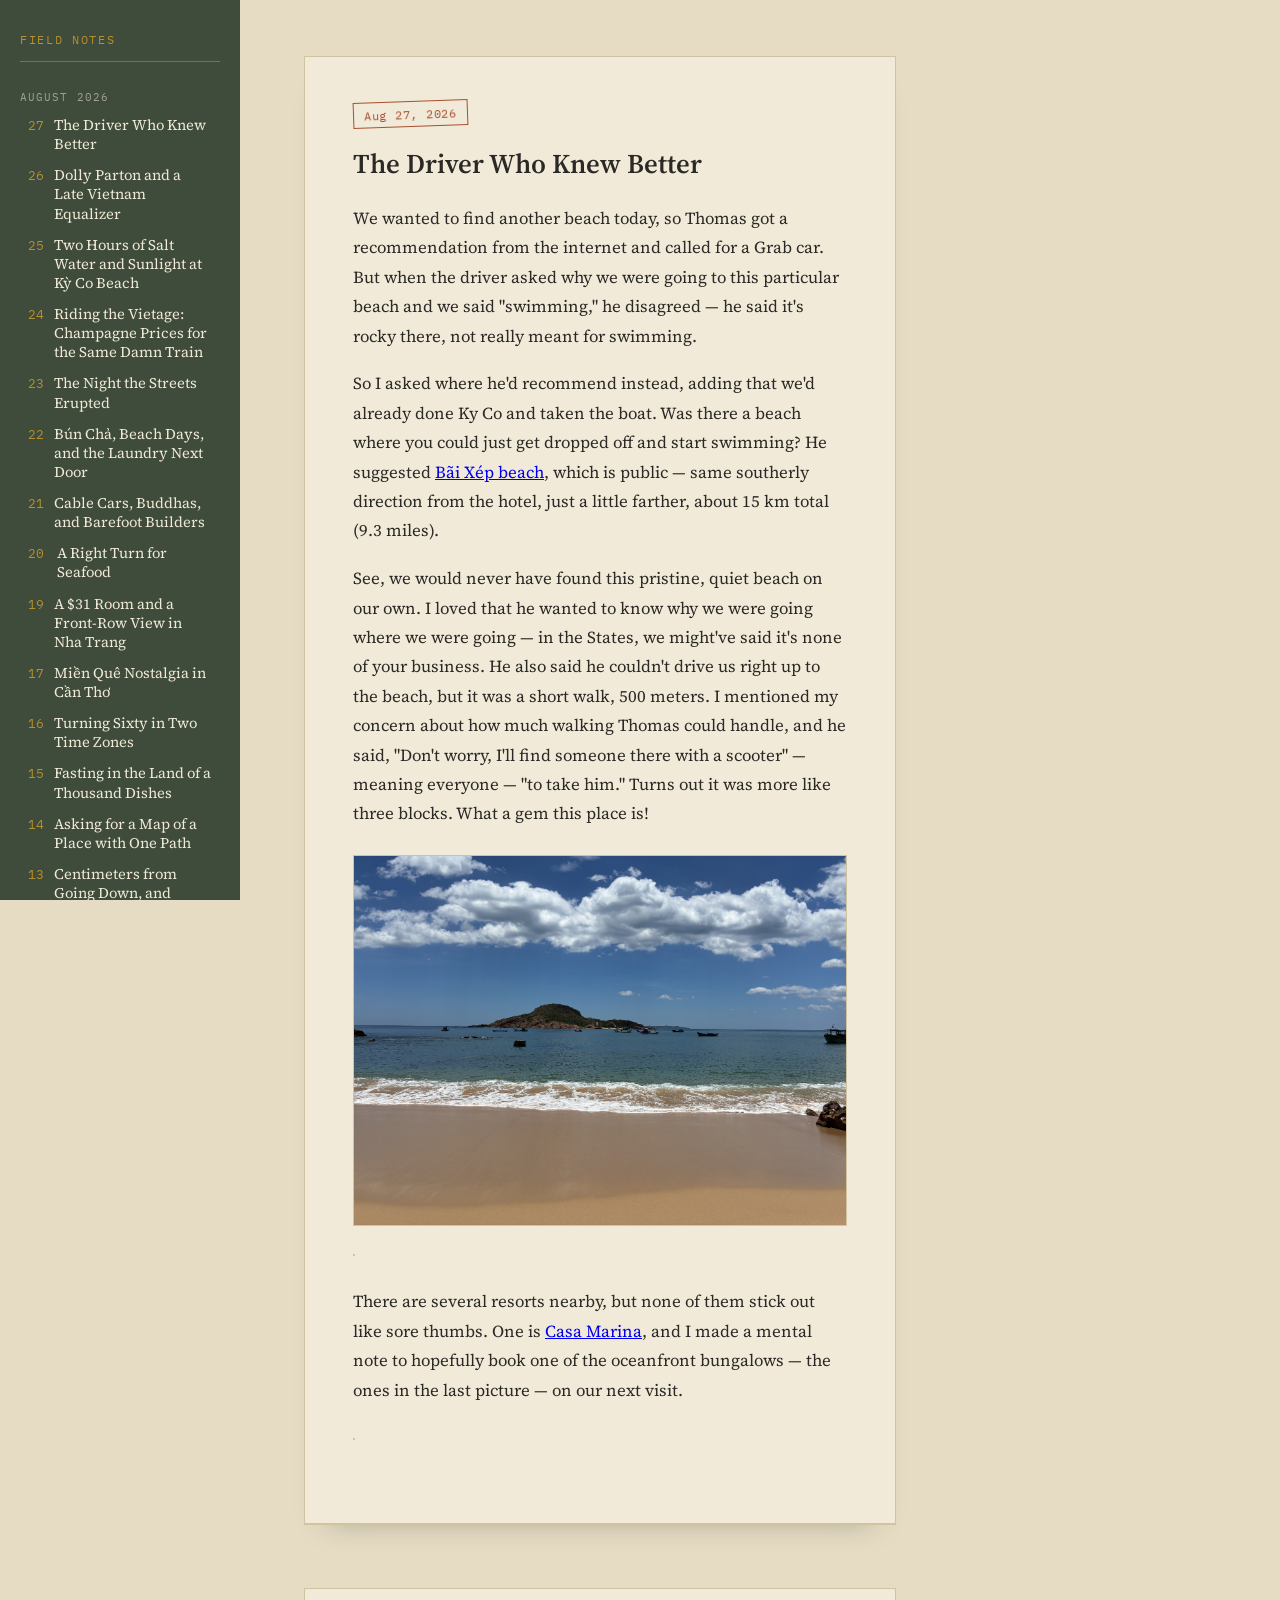
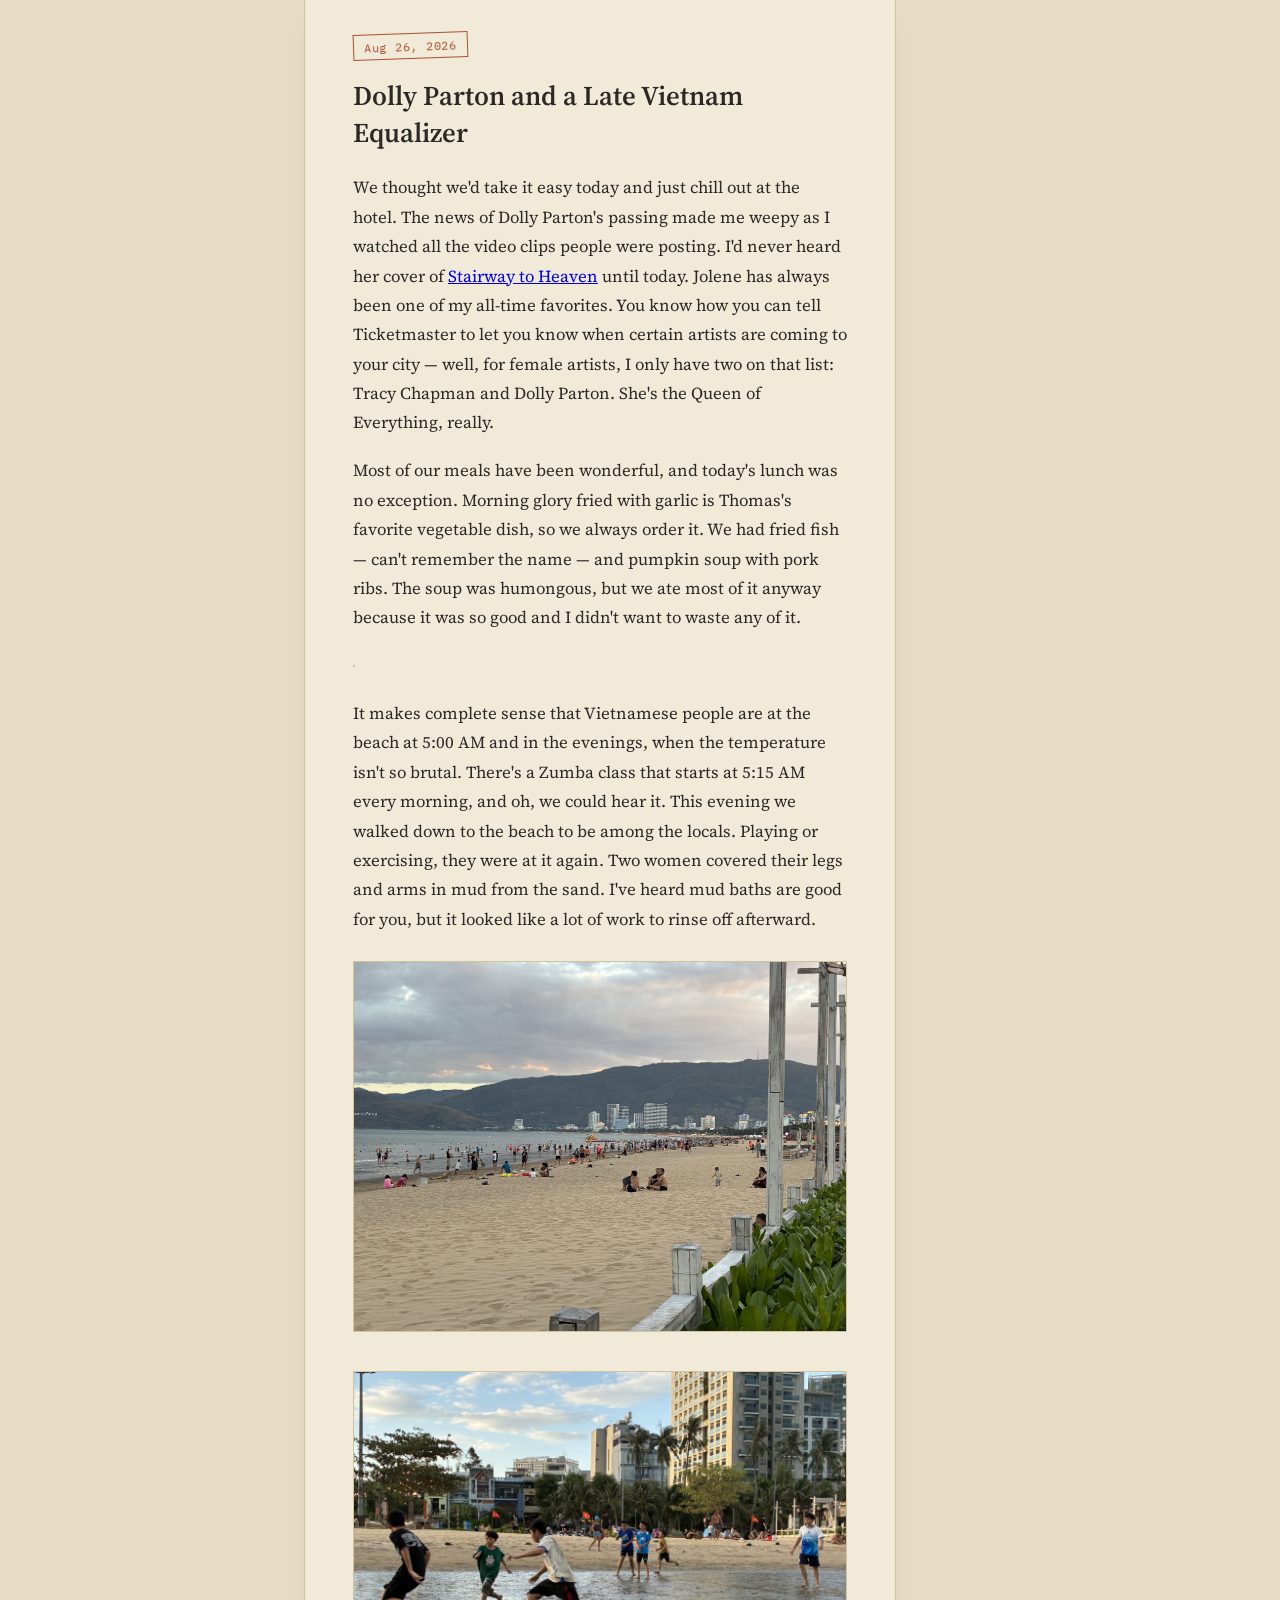
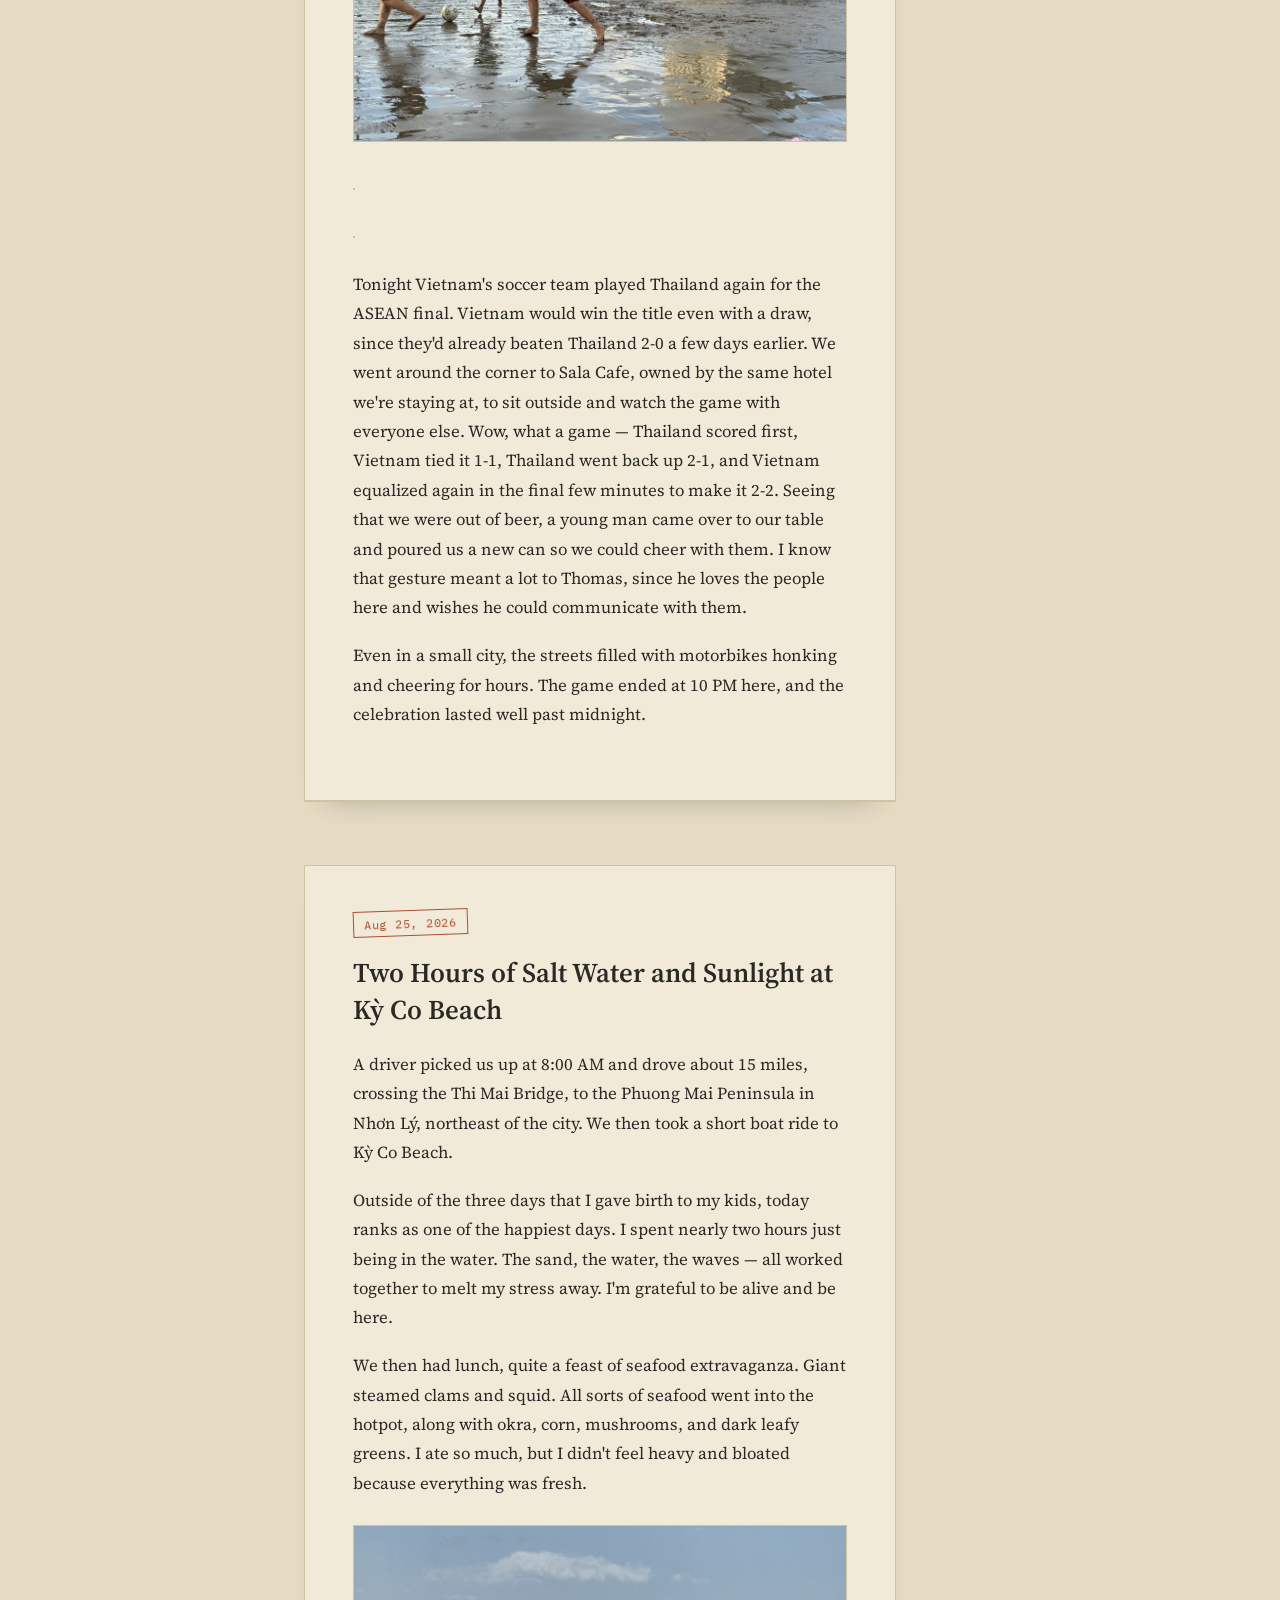
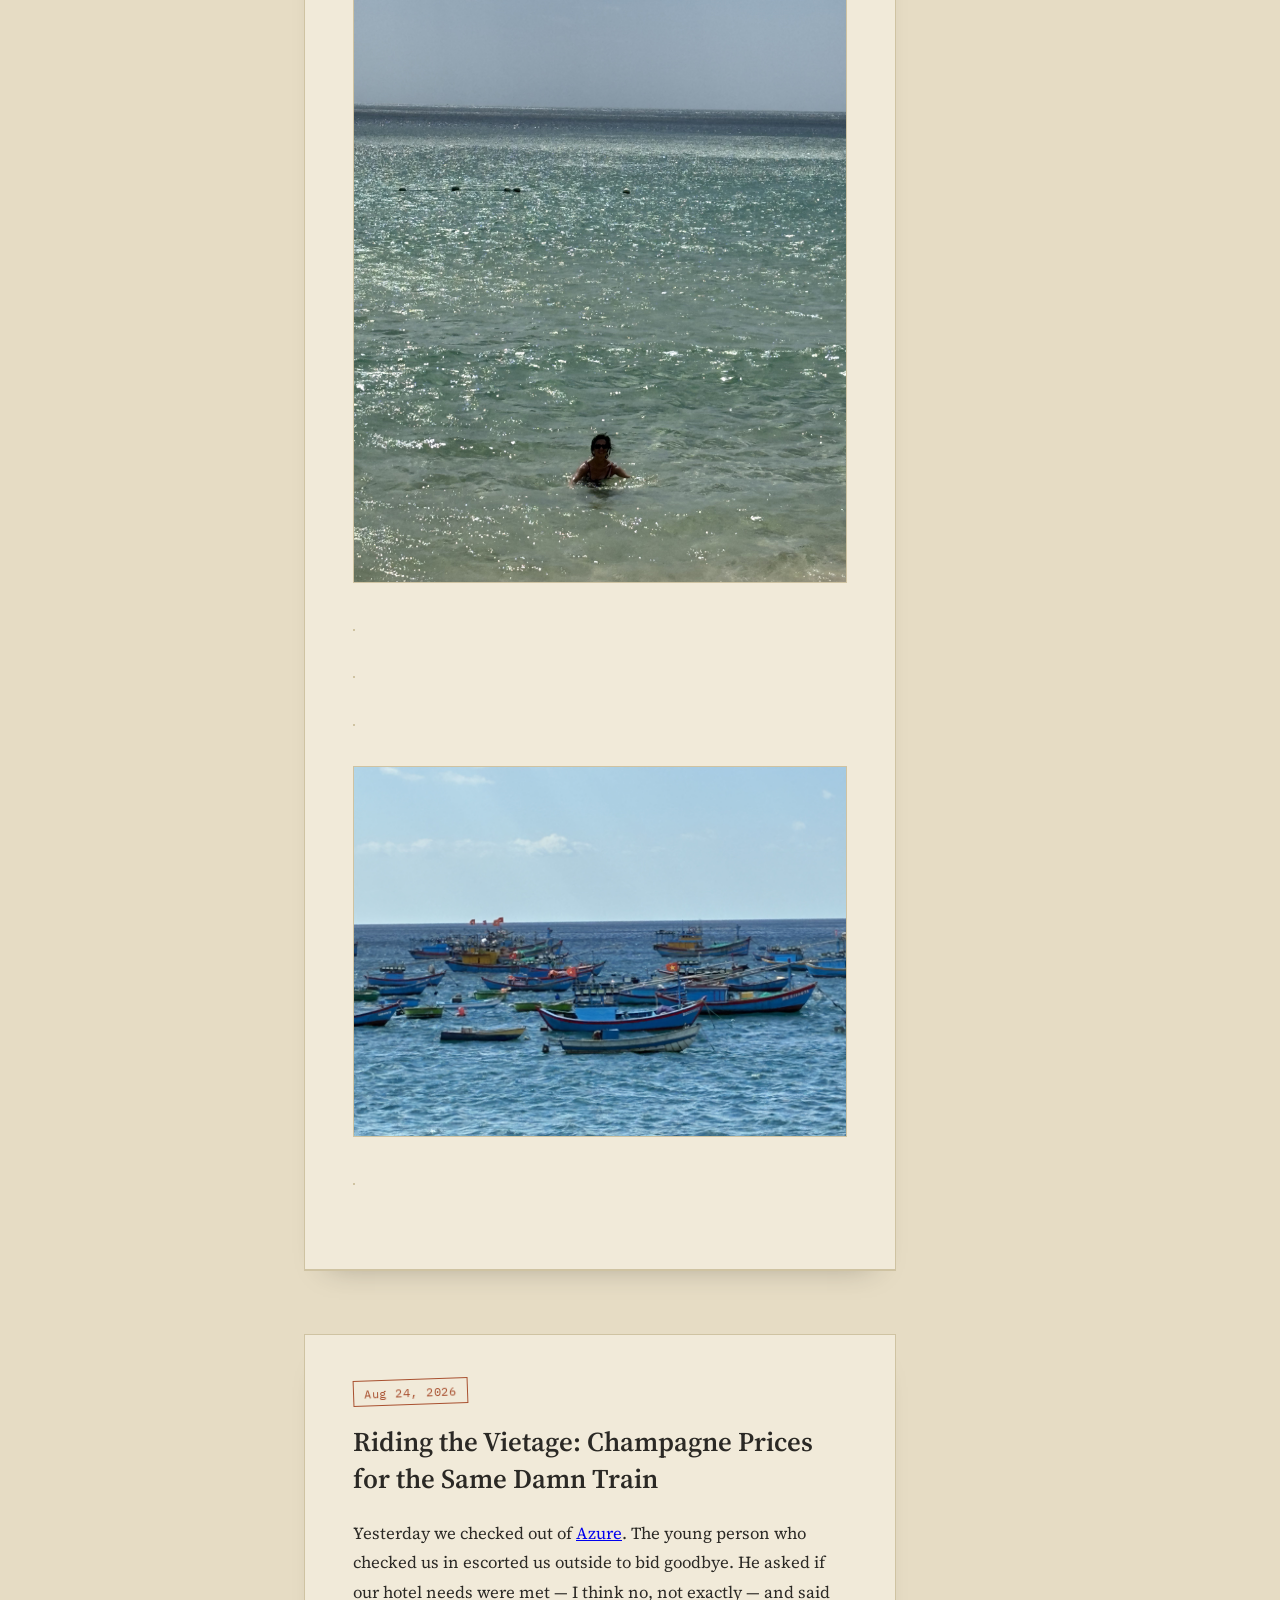
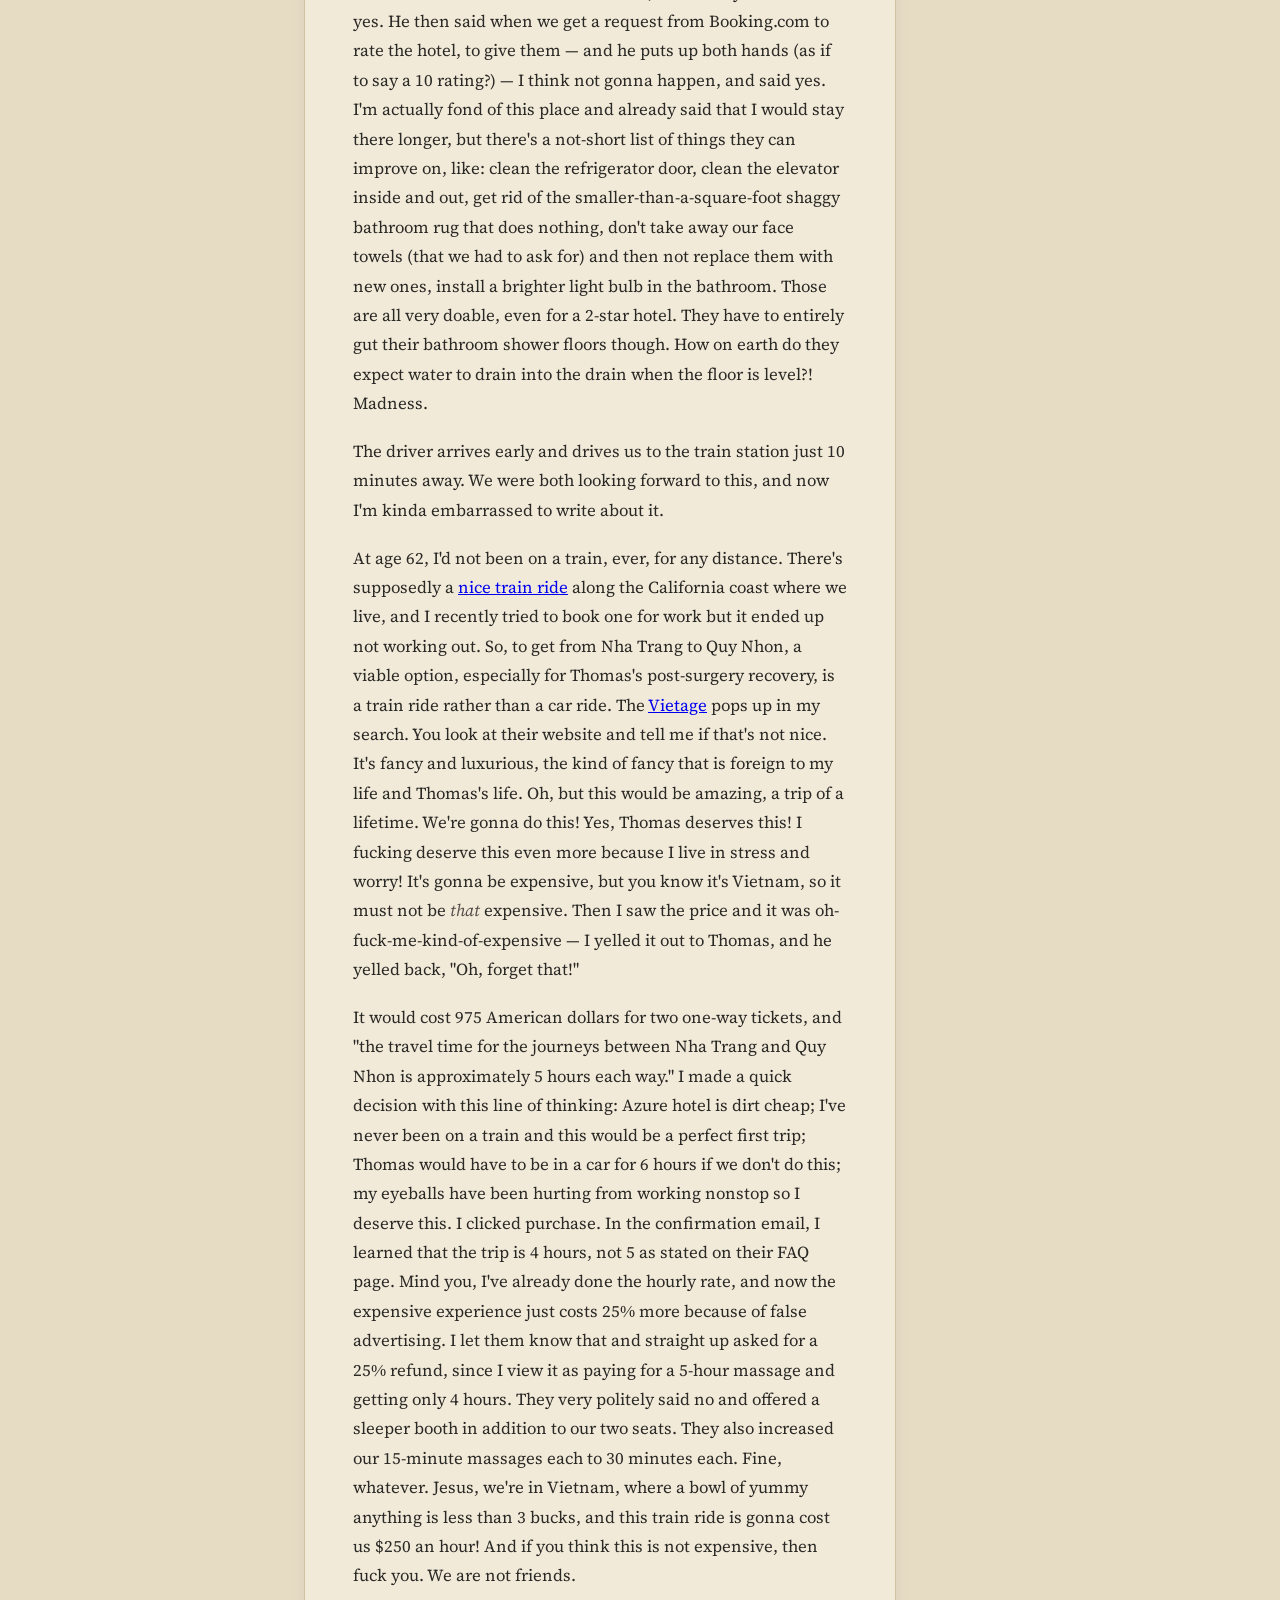
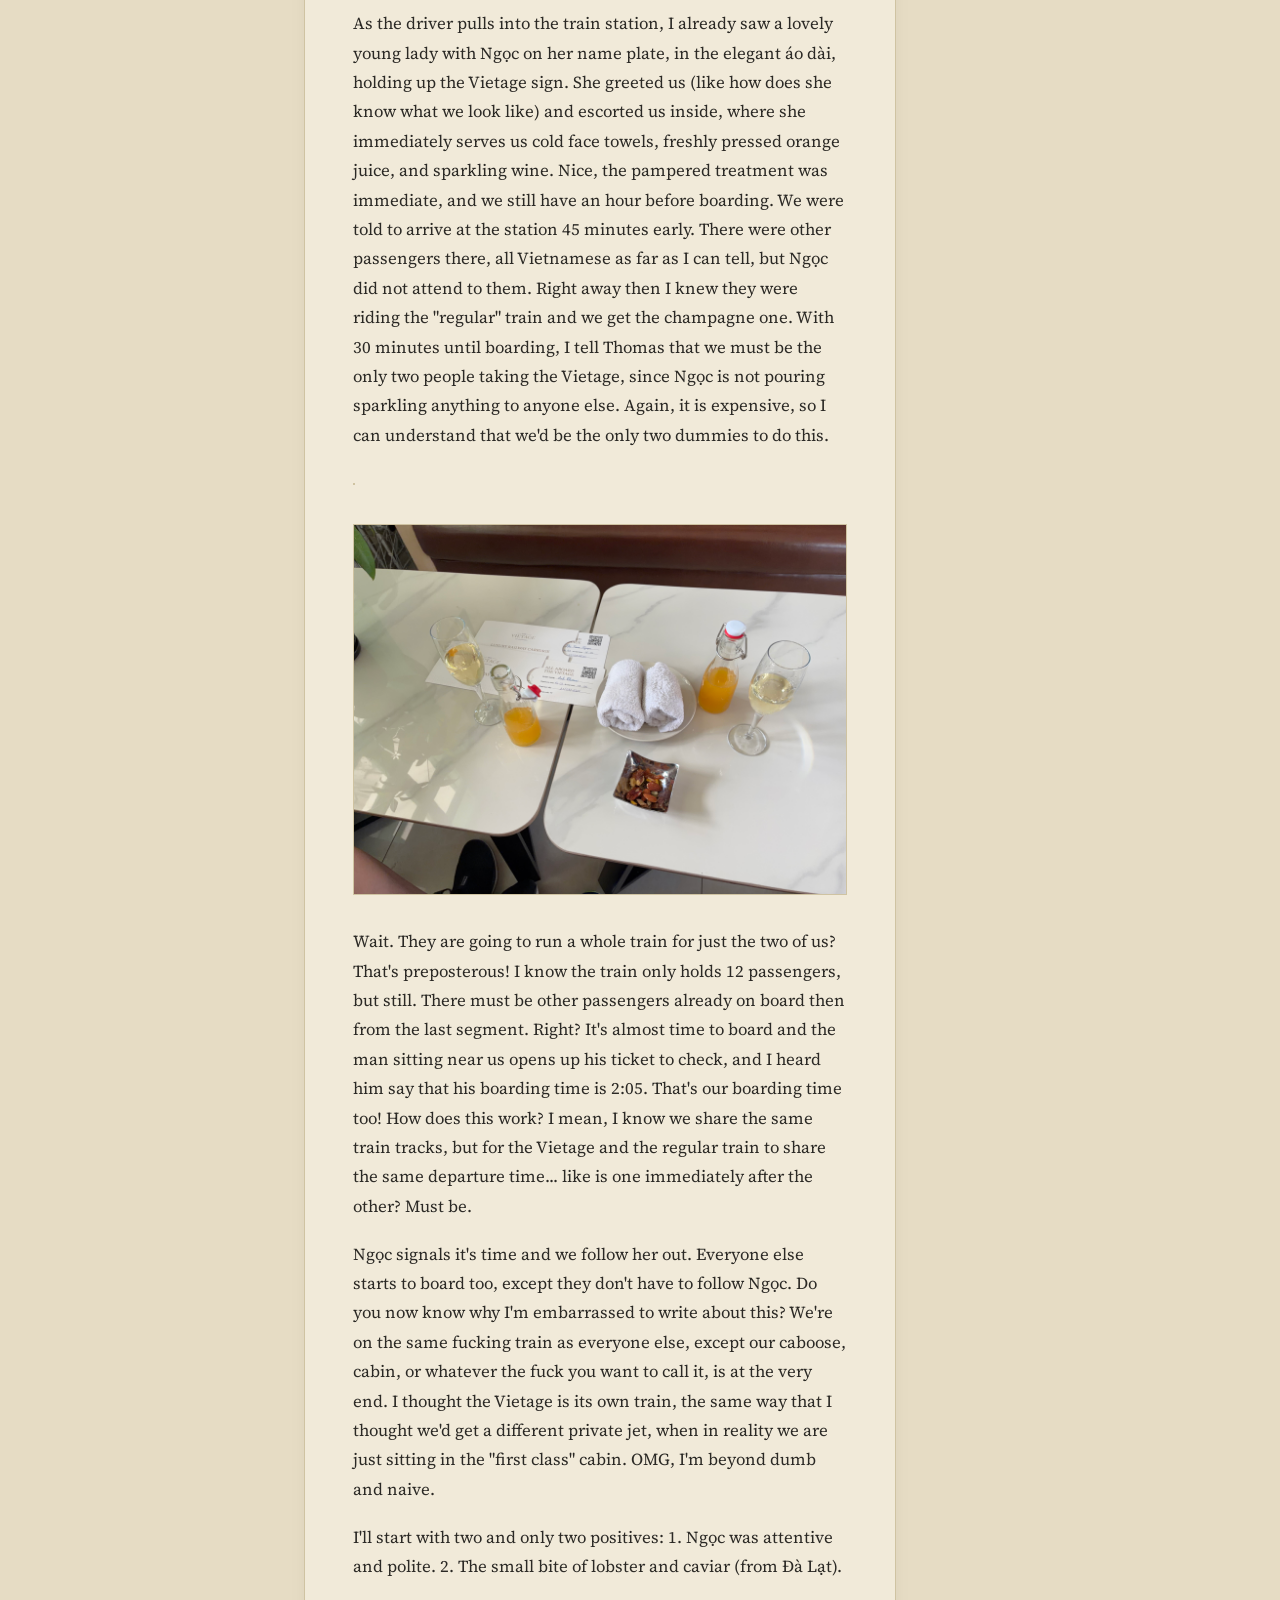
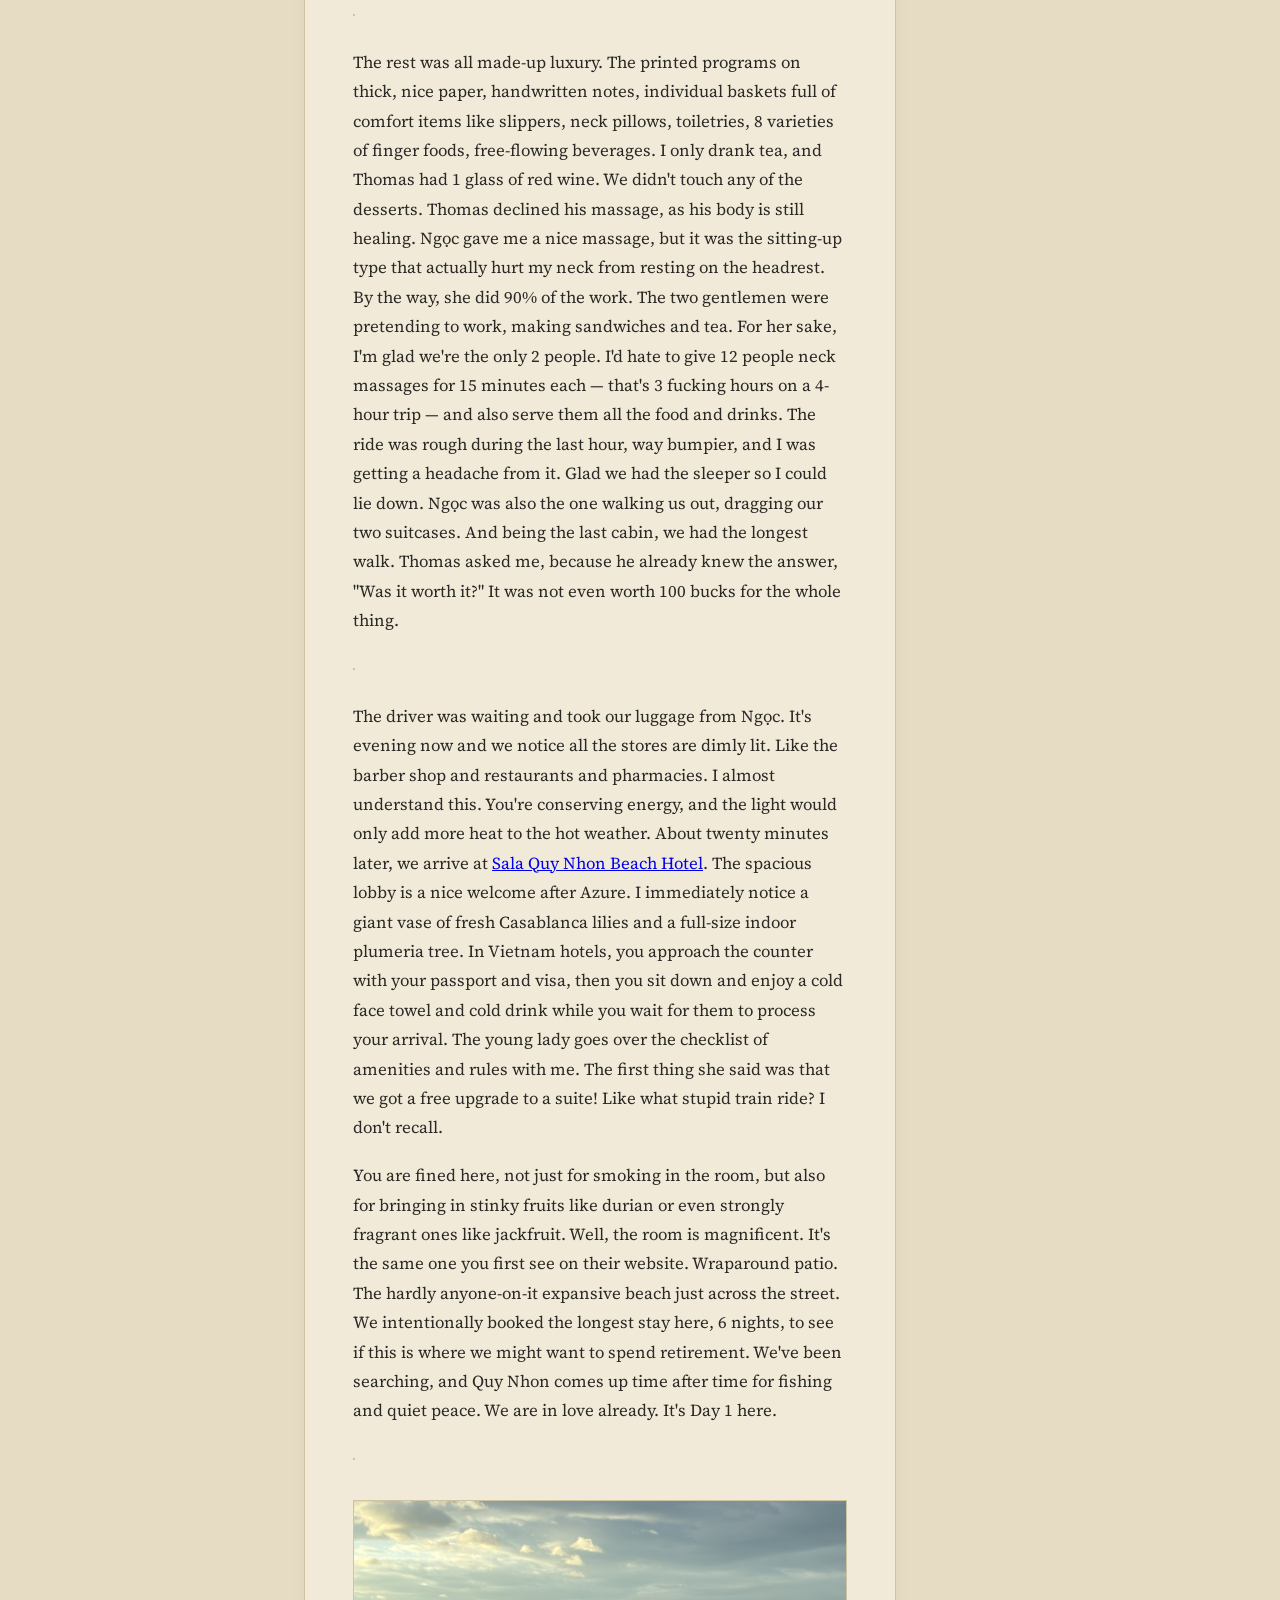
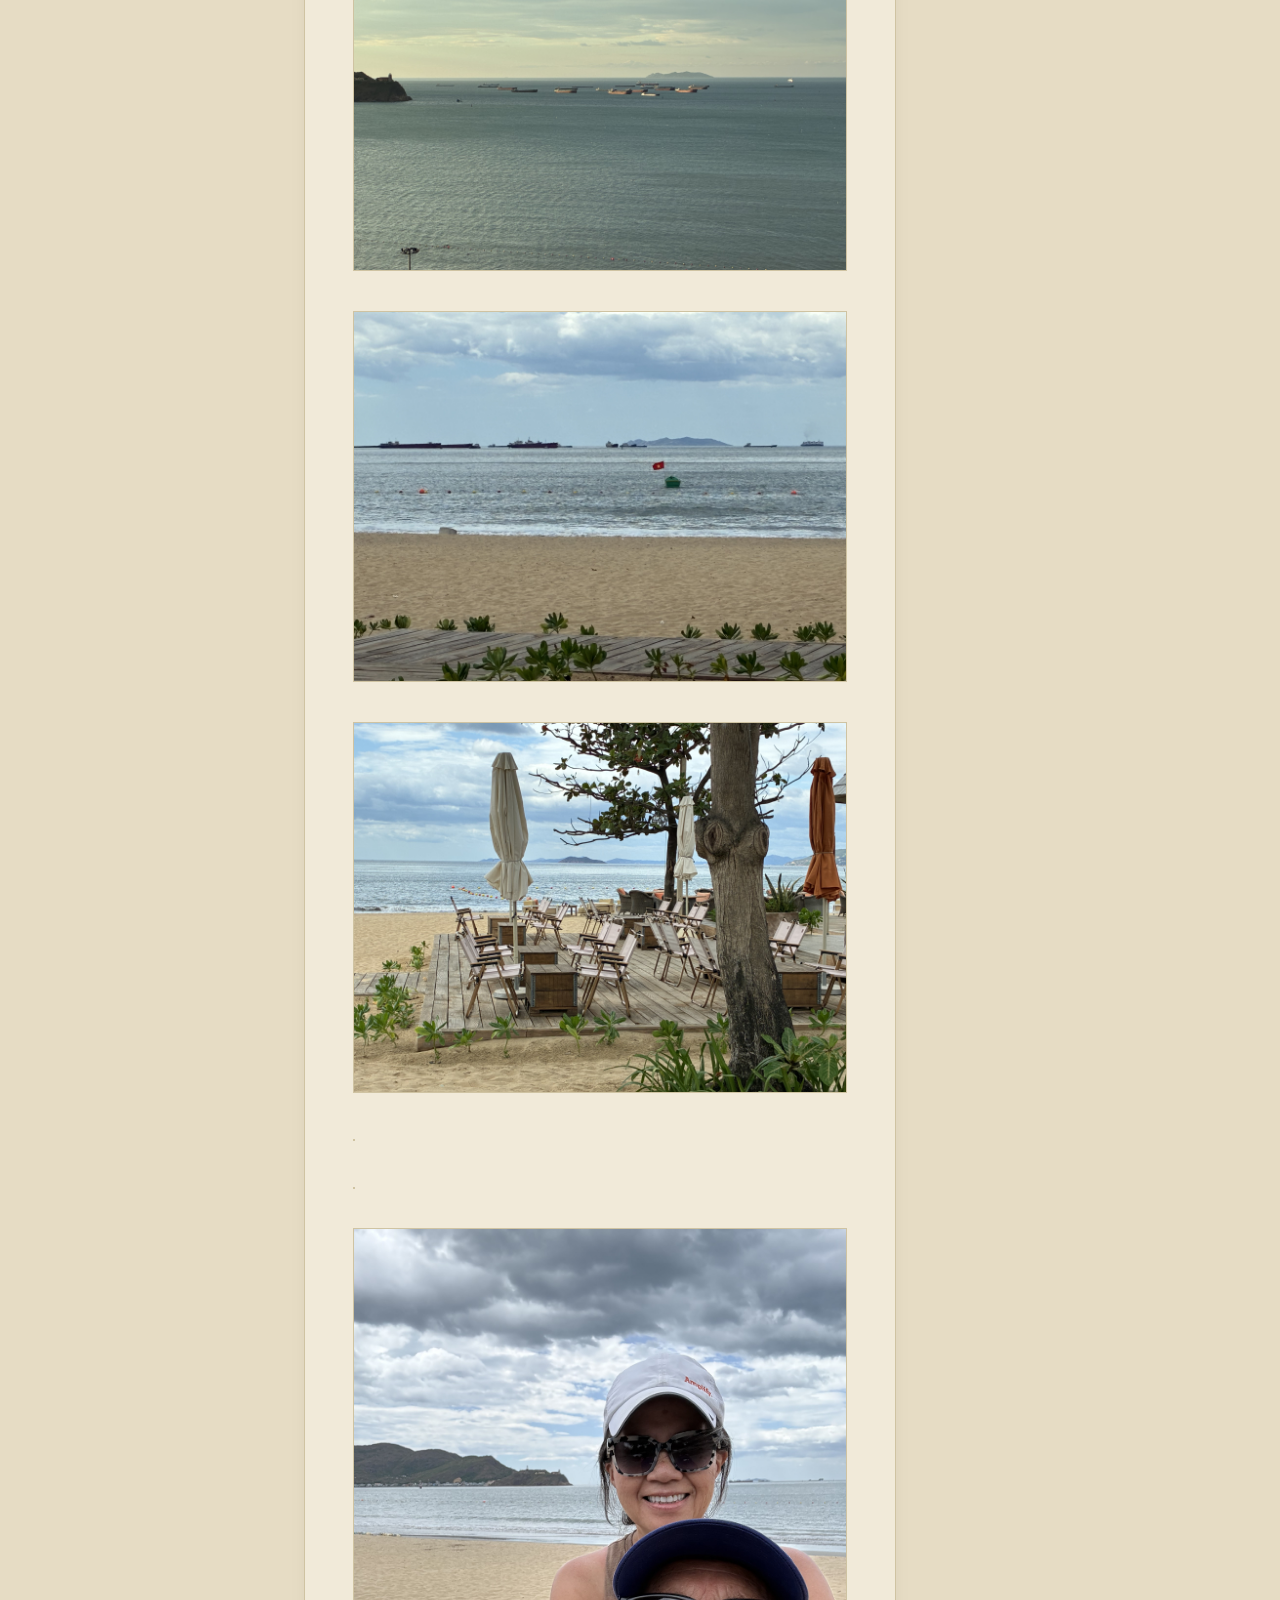
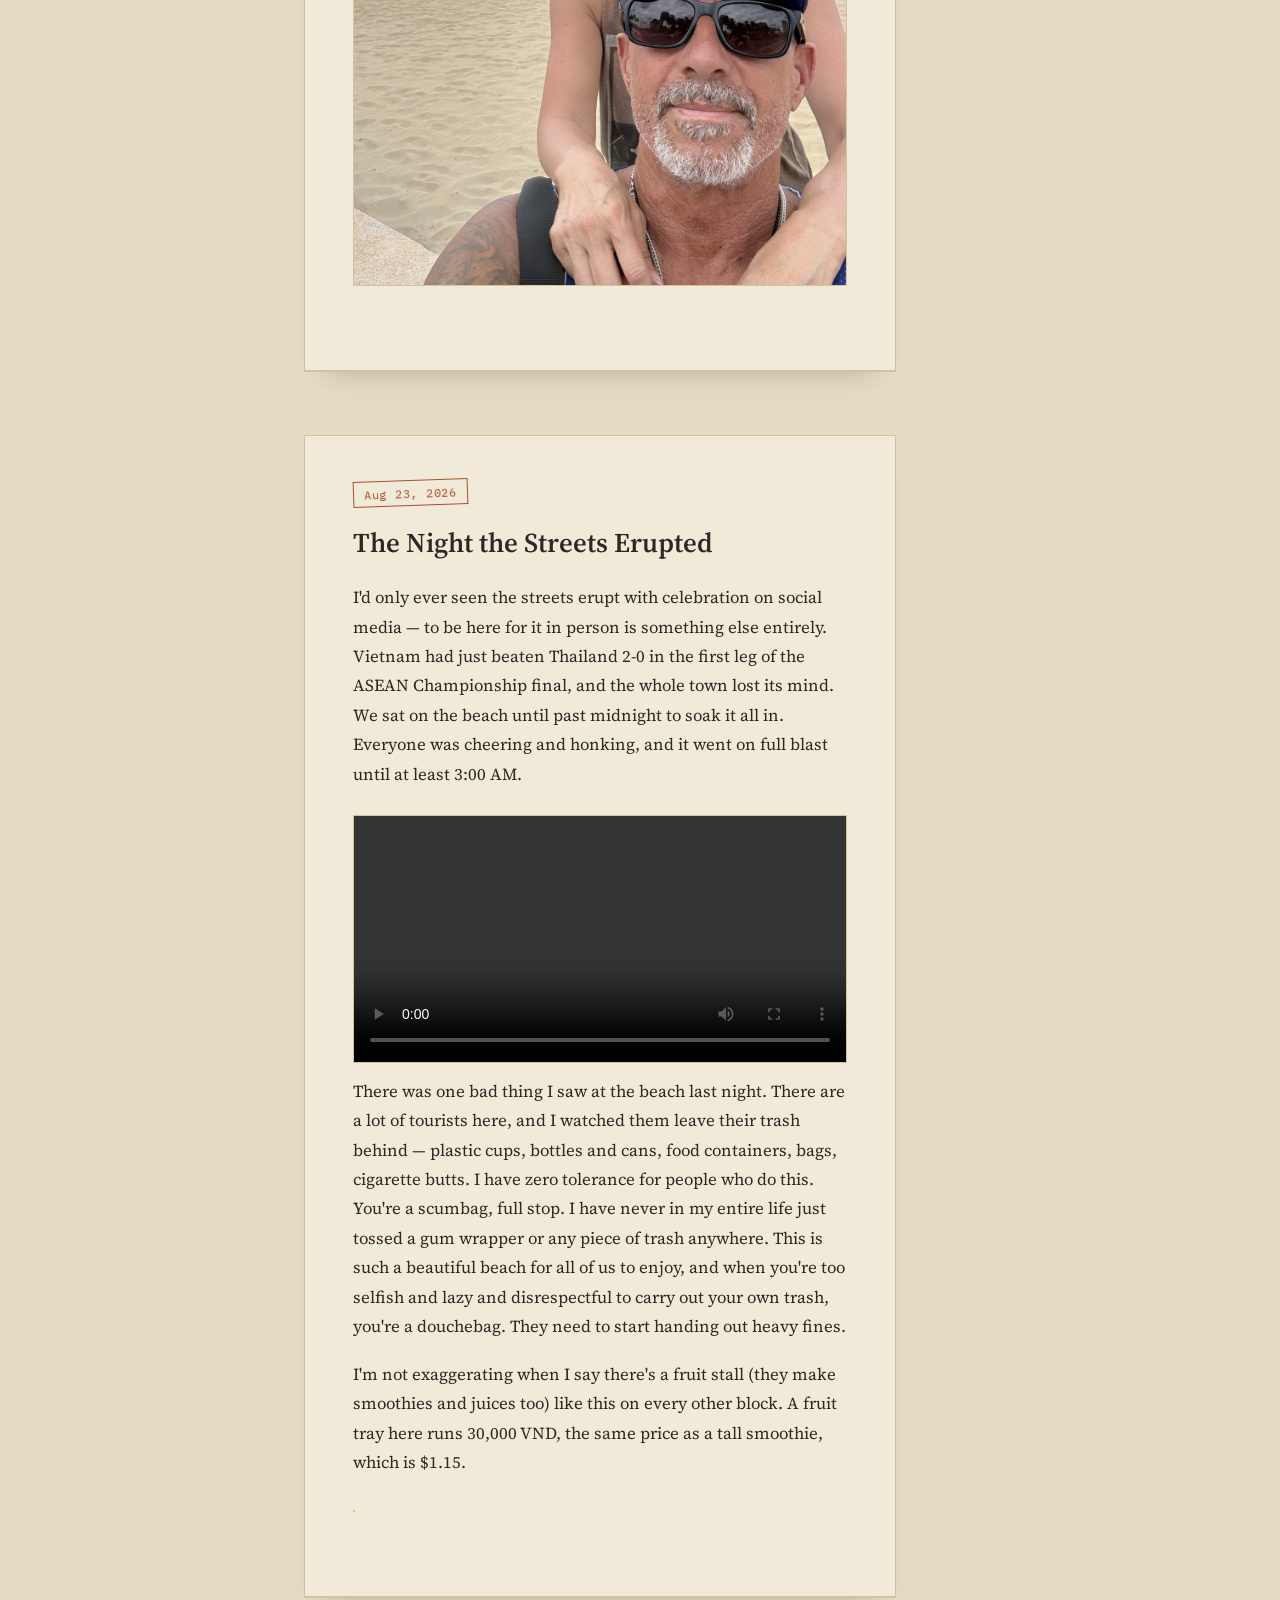
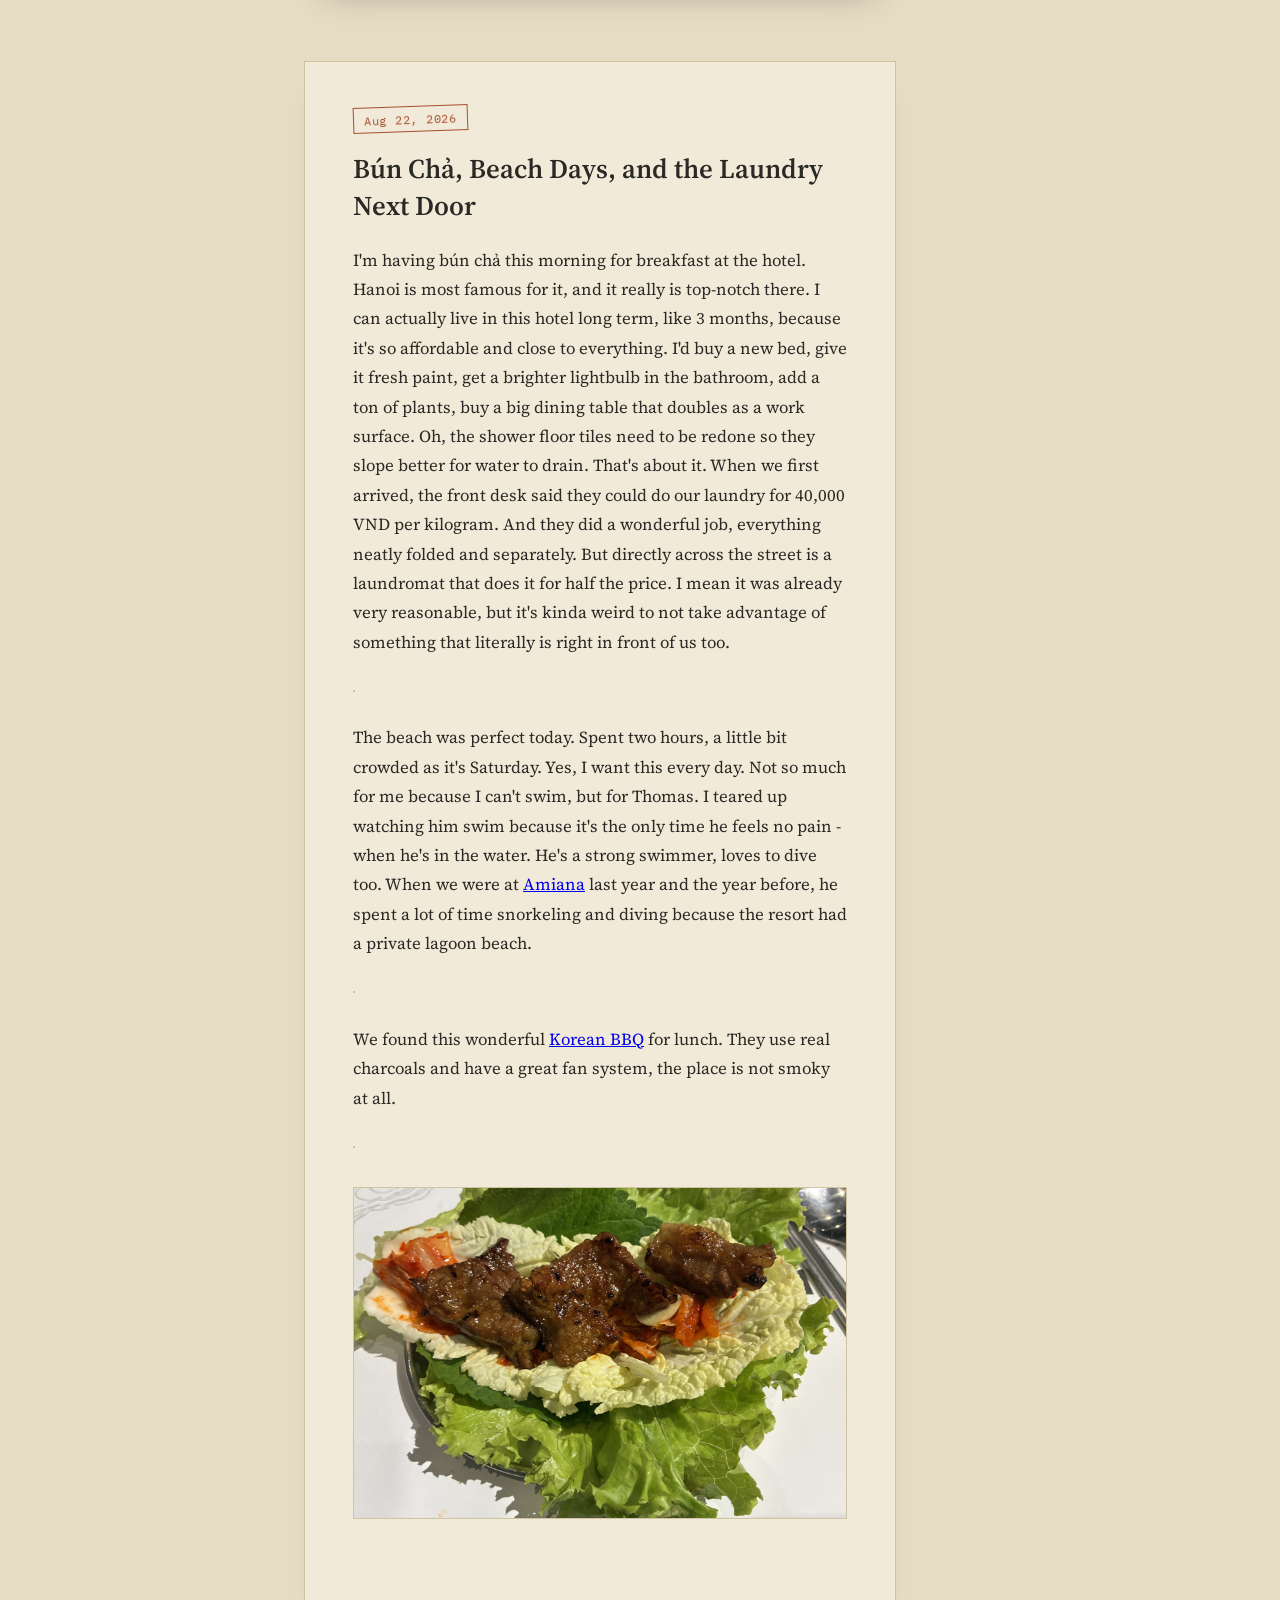
==== docs/index.html @ 66e27883 "Update: 2026-08-27 19:24" ====
<!DOCTYPE html>
<html lang="en">
<head>
<meta charset="UTF-8">
<meta name="viewport" content="width=device-width, initial-scale=1.0">
<title>Field Notes · Field Notes</title>
<link rel="stylesheet" href="style.css">
</head>
<body>
<div class="notebook">
  <aside class="spine">
    <div class="spine-title">Field&nbsp;Notes</div>
    <nav class="tabs">
      <div class="tab-month">August 2026</div>
      <a class="tab-entry" href="#2026-08-27"><span class="tab-day">27</span><span class="tab-label">The Driver Who Knew Better</span></a>
      <a class="tab-entry" href="#2026-08-26"><span class="tab-day">26</span><span class="tab-label">Dolly Parton and a Late Vietnam Equalizer</span></a>
      <a class="tab-entry" href="#2026-08-25"><span class="tab-day">25</span><span class="tab-label">Two Hours of Salt Water and Sunlight at Kỳ Co Beach</span></a>
      <a class="tab-entry" href="#2026-08-24"><span class="tab-day">24</span><span class="tab-label">Riding the Vietage: Champagne Prices for the Same Damn Train</span></a>
      <a class="tab-entry" href="#2026-08-23"><span class="tab-day">23</span><span class="tab-label">The Night the Streets Erupted</span></a>
      <a class="tab-entry" href="#2026-08-22"><span class="tab-day">22</span><span class="tab-label">Bún Chả, Beach Days, and the Laundry Next Door</span></a>
      <a class="tab-entry" href="#2026-08-21"><span class="tab-day">21</span><span class="tab-label">Cable Cars, Buddhas, and Barefoot Builders</span></a>
      <a class="tab-entry" href="#2026-08-20"><span class="tab-day">20</span><span class="tab-label">A Right Turn for Seafood</span></a>
      <a class="tab-entry" href="#2026-08-19"><span class="tab-day">19</span><span class="tab-label">A $31 Room and a Front-Row View in Nha Trang</span></a>
      <a class="tab-entry" href="#2026-08-17"><span class="tab-day">17</span><span class="tab-label">Miền Quê Nostalgia in Cần Thơ</span></a>
      <a class="tab-entry" href="#2026-08-16"><span class="tab-day">16</span><span class="tab-label">Turning Sixty in Two Time Zones</span></a>
      <a class="tab-entry" href="#2026-08-15"><span class="tab-day">15</span><span class="tab-label">Fasting in the Land of a Thousand Dishes</span></a>
      <a class="tab-entry" href="#2026-08-14"><span class="tab-day">14</span><span class="tab-label">Asking for a Map of a Place with One Path</span></a>
      <a class="tab-entry" href="#2026-08-13"><span class="tab-day">13</span><span class="tab-label">Centimeters from Going Down, and Other Acts of Trust</span></a>
      <a class="tab-entry" href="#2026-08-12"><span class="tab-day">12</span><span class="tab-label">Alive at 1 AM, Wide Awake in Saigon</span></a>
      <a class="tab-entry" href="#2026-08-11"><span class="tab-day">11</span><span class="tab-label">Excitement Doesn't Kick In Until Hour Twenty-Four</span></a>
      <a class="tab-entry" href="#2026-08-10"><span class="tab-day">10</span><span class="tab-label">Lucked Out on Two Economy Seats</span></a>
      <a class="tab-entry" href="#2026-08-09"><span class="tab-day">09</span><span class="tab-label">Sixteen Years of Slavery and Other Airport Wisdom</span></a>
      <a class="tab-entry" href="#2026-08-08"><span class="tab-day">08</span><span class="tab-label">iCloud Tried to Kill the Talk. The Talk Won.</span></a>
    </nav>
  </aside>
  <main class="pages">
    
    <article class="page" id="2026-08-27">
      <div class="stamp">
        <span class="stamp-date">Aug 27, 2026</span>
        
      </div>
      <h1>The Driver Who Knew Better</h1>
      <div class="prose">
        <p>We wanted to find another beach today, so Thomas got a recommendation from the internet and called for a Grab car. But when the driver asked why we were going to this particular beach and we said "swimming," he disagreed — he said it's rocky there, not really meant for swimming.</p>
<p>So I asked where he'd recommend instead, adding that we'd already done Ky Co and taken the boat. Was there a beach where you could just get dropped off and start swimming? He suggested <a href="https://www.google.com/maps/place/B%C3%A3i+X%C3%A9p+-+Quy+Nh%C6%A1n/@13.6846256,109.231308,3a,75y,90t/data=!3m8!1e2!3m6!1sCIABIhANX5TpdEFJ8VpanOGhF-KJ!2e10!3e12!6shttps:%2F%2Flh3.googleusercontent.com%2Fgps-cs-s%2FAHRPTWm8QJ_0fS1NCwEKlWupnNWAcEKwy7grR77UoaNiBWkxLi4plmge8fv8f8STn2Qa_iWt2F01ebF5DQ-VyVue2m1H-4k6cZ3SLyWm0U0_xW-gpZeWS66zBkHK38w_bAijJ_5rDa1AVqu7oU4i%3Dw86-h186-k-no!7i1848!8i4000!4m23!1m15!4m14!1m6!1m2!1s0x316f6dfcbebd0b83:0x87331816c1ec71d9!2zS2jDoWNoIHPhuqFuIFNhbGEgUXV5IE5oxqFuLCAxMjYvMjcgSGFpIELDoCBUcsawbmcsIFAsIFF1eSBOaMahbiwgR2lhIExhaSwgVmlldG5hbQ!2m2!1d109.2294966!2d13.7724285!1m6!1m2!1s0x316f72861b677905:0x9ee3fcfc76f514c8!2zQ2FzYSBNYXJpbmEgUmVzb3J0LCBRdeG7kWMgbOG7mSAxRCwgS2h1IFBo4buRIDEsIELDo2kgWMOpcCwgUGjGsOG7nW5nIEdo4buBbmggUsOhbmcsLCBRdXkgTmjGoW4gTmFtLCBHaWEgTGFpLCBWaWV0bmFt!2m2!1d109.2301316!2d13.6848891!3m6!1s0x316f73ea5a2c7a81:0x42891c9fd74b613d!8m2!3d13.6846256!4d109.231308!10e5!16s%2Fg%2F11fn98h59f?entry=ttu&amp;g_ep=EgoyMDI2MDgyNC4wIKXMDSoASAFQAw%3D%3D">Bãi Xép beach</a>, which is public — same southerly direction from the hotel, just a little farther, about 15 km total (9.3 miles).</p>
<p>See, we would never have found this pristine, quiet beach on our own. I loved that he wanted to know why we were going where we were going — in the States, we might've said it's none of your business. He also said he couldn't drive us right up to the beach, but it was a short walk, 500 meters. I mentioned my concern about how much walking Thomas could handle, and he said, "Don't worry, I'll find someone there with a scooter" — meaning everyone — "to take him." Turns out it was more like three blocks. What a gem this place is!</p>
<p><img alt="" src="images/2026-08-27/IMG_2285.jpeg" />
<img alt="" src="images/2026-08-27/IMG_2286.jpeg" /></p>
<p>There are several resorts nearby, but none of them stick out like sore thumbs. One is <a href="https://casaresort.com.vn/">Casa Marina</a>, and I made a mental note to hopefully book one of the oceanfront bungalows — the ones in the last picture — on our next visit.</p>
<p><img alt="" src="images/2026-08-27/IMG_2287.jpeg" /></p>
      </div>
    </article>


    <article class="page" id="2026-08-26">
      <div class="stamp">
        <span class="stamp-date">Aug 26, 2026</span>
        
      </div>
      <h1>Dolly Parton and a Late Vietnam Equalizer</h1>
      <div class="prose">
        <p>We thought we'd take it easy today and just chill out at the hotel. The news of Dolly Parton's passing made me weepy as I watched all the video clips people were posting. I'd never heard her cover of <a href="https://www.youtube.com/watch?v=fw_Codf29Pw">Stairway to Heaven</a> until today. Jolene has always been one of my all-time favorites. You know how you can tell Ticketmaster to let you know when certain artists are coming to your city — well, for female artists, I only have two on that list: Tracy Chapman and Dolly Parton. She's the Queen of Everything, really.</p>
<p>Most of our meals have been wonderful, and today's lunch was no exception. Morning glory fried with garlic is Thomas's favorite vegetable dish, so we always order it. We had fried fish — can't remember the name — and pumpkin soup with pork ribs. The soup was humongous, but we ate most of it anyway because it was so good and I didn't want to waste any of it.</p>
<p><img alt="" src="images/2026-08-26/IMG_2267.jpeg" /></p>
<p>It makes complete sense that Vietnamese people are at the beach at 5:00 AM and in the evenings, when the temperature isn't so brutal. There's a Zumba class that starts at 5:15 AM every morning, and oh, we could hear it. This evening we walked down to the beach to be among the locals. Playing or exercising, they were at it again. Two women covered their legs and arms in mud from the sand. I've heard mud baths are good for you, but it looked like a lot of work to rinse off afterward.</p>
<p><img alt="" src="images/2026-08-26/IMG_2277.jpeg" /></p>
<p><img alt="" src="images/2026-08-26/IMG_2273.jpeg" /></p>
<p><img alt="" src="images/2026-08-26/IMG_2279.jpeg" /></p>
<p><img alt="" src="images/2026-08-26/IMG_2280.jpeg" /></p>
<p>Tonight Vietnam's soccer team played Thailand again for the ASEAN final. Vietnam would win the title even with a draw, since they'd already beaten Thailand 2-0 a few days earlier. We went around the corner to Sala Cafe, owned by the same hotel we're staying at, to sit outside and watch the game with everyone else. Wow, what a game — Thailand scored first, Vietnam tied it 1-1, Thailand went back up 2-1, and Vietnam equalized again in the final few minutes to make it 2-2. Seeing that we were out of beer, a young man came over to our table and poured us a new can so we could cheer with them. I know that gesture meant a lot to Thomas, since he loves the people here and wishes he could communicate with them.</p>
<p>Even in a small city, the streets filled with motorbikes honking and cheering for hours. The game ended at 10 PM here, and the celebration lasted well past midnight.</p>
      </div>
    </article>


    <article class="page" id="2026-08-25">
      <div class="stamp">
        <span class="stamp-date">Aug 25, 2026</span>
        
      </div>
      <h1>Two Hours of Salt Water and Sunlight at Kỳ Co Beach</h1>
      <div class="prose">
        <p>A driver picked us up at 8:00 AM and drove about 15 miles, crossing the Thi Mai Bridge, to the Phuong Mai Peninsula in Nhơn Lý, northeast of the city. We then took a short boat ride to Kỳ Co Beach.</p>
<p>Outside of the three days that I gave birth to my kids, today ranks as one of the happiest days. I spent nearly two hours just being in the water. The sand, the water, the waves — all worked together to melt my stress away. I'm grateful to be alive and be here.</p>
<p>We then had lunch, quite a feast of seafood extravaganza. Giant steamed clams and squid. All sorts of seafood went into the hotpot, along with okra, corn, mushrooms, and dark leafy greens. I ate so much, but I didn't feel heavy and bloated because everything was fresh.</p>
<p><img alt="" src="images/2026-08-25/IMG_4445.jpeg" /></p>
<p><img alt="" src="images/2026-08-25/IMG_2253.jpeg" /></p>
<p><img alt="" src="images/2026-08-25/IMG_2258.jpeg" /></p>
<p><img alt="" src="images/2026-08-25/IMG_2262.jpeg" /></p>
<p><img alt="" src="images/2026-08-25/IMG_2254.jpeg" /></p>
<p><img alt="" src="images/2026-08-25/IMG_2266.jpeg" /></p>
      </div>
    </article>


    <article class="page" id="2026-08-24">
      <div class="stamp">
        <span class="stamp-date">Aug 24, 2026</span>
        
      </div>
      <h1>Riding the Vietage: Champagne Prices for the Same Damn Train</h1>
      <div class="prose">
        <p>Yesterday we checked out of <a href="https://www.azuragold.com/">Azure</a>. The young person who checked us in escorted us outside to bid goodbye. He asked if our hotel needs were met — I think no, not exactly — and said yes. He then said when we get a request from Booking.com to rate the hotel, to give them — and he puts up both hands (as if to say a 10 rating?) — I think not gonna happen, and said yes. I'm actually fond of this place and already said that I would stay there longer, but there's a not-short list of things they can improve on, like: clean the refrigerator door, clean the elevator inside and out, get rid of the smaller-than-a-square-foot shaggy bathroom rug that does nothing, don't take away our face towels (that we had to ask for) and then not replace them with new ones, install a brighter light bulb in the bathroom. Those are all very doable, even for a 2-star hotel. They have to entirely gut their bathroom shower floors though. How on earth do they expect water to drain into the drain when the floor is level?! Madness.</p>
<p>The driver arrives early and drives us to the train station just 10 minutes away. We were both looking forward to this, and now I'm kinda embarrassed to write about it.</p>
<p>At age 62, I'd not been on a train, ever, for any distance. There's supposedly a <a href="https://www.pacificsurfliner.com/">nice train ride</a> along the California coast where we live, and I recently tried to book one for work but it ended up not working out. So, to get from Nha Trang to Quy Nhon, a viable option, especially for Thomas's post-surgery recovery, is a train ride rather than a car ride. The <a href="https://www.thevietagetrain.com/">Vietage</a> pops up in my search. You look at their website and tell me if that's not nice. It's fancy and luxurious, the kind of fancy that is foreign to my life and Thomas's life. Oh, but this would be amazing, a trip of a lifetime. We're gonna do this! Yes, Thomas deserves this! I fucking deserve this even more because I live in stress and worry! It's gonna be expensive, but you know it's Vietnam, so it must not be <em>that</em> expensive. Then I saw the price and it was oh-fuck-me-kind-of-expensive — I yelled it out to Thomas, and he yelled back, "Oh, forget that!"</p>
<p>It would cost 975 American dollars for two one-way tickets, and "the travel time for the journeys between Nha Trang and Quy Nhon is approximately 5 hours each way." I made a quick decision with this line of thinking: Azure hotel is dirt cheap; I've never been on a train and this would be a perfect first trip; Thomas would have to be in a car for 6 hours if we don't do this; my eyeballs have been hurting from working nonstop so I deserve this. I clicked purchase. In the confirmation email, I learned that the trip is 4 hours, not 5 as stated on their FAQ page. Mind you, I've already done the hourly rate, and now the expensive experience just costs 25% more because of false advertising. I let them know that and straight up asked for a 25% refund, since I view it as paying for a 5-hour massage and getting only 4 hours. They very politely said no and offered a sleeper booth in addition to our two seats. They also increased our 15-minute massages each to 30 minutes each. Fine, whatever. Jesus, we're in Vietnam, where a bowl of yummy anything is less than 3 bucks, and this train ride is gonna cost us $250 an hour! And if you think this is not expensive, then fuck you. We are not friends.</p>
<p>As the driver pulls into the train station, I already saw a lovely young lady with Ngọc on her name plate, in the elegant áo dài, holding up the Vietage sign. She greeted us (like how does she know what we look like) and escorted us inside, where she immediately serves us cold face towels, freshly pressed orange juice, and sparkling wine. Nice, the pampered treatment was immediate, and we still have an hour before boarding. We were told to arrive at the station 45 minutes early. There were other passengers there, all Vietnamese as far as I can tell, but Ngọc did not attend to them. Right away then I knew they were riding the "regular" train and we get the champagne one. With 30 minutes until boarding, I tell Thomas that we must be the only two people taking the Vietage, since Ngọc is not pouring sparkling anything to anyone else. Again, it is expensive, so I can understand that we'd be the only two dummies to do this.</p>
<p><img alt="" src="images/2026-08-24/IMG_2216.jpeg" /></p>
<p><img alt="" src="images/2026-08-24/IMG_2214.JPG" /></p>
<p>Wait. They are going to run a whole train for just the two of us? That's preposterous! I know the train only holds 12 passengers, but still. There must be other passengers already on board then from the last segment. Right? It's almost time to board and the man sitting near us opens up his ticket to check, and I heard him say that his boarding time is 2:05. That's our boarding time too! How does this work? I mean, I know we share the same train tracks, but for the Vietage and the regular train to share the same departure time... like is one immediately after the other? Must be.</p>
<p>Ngọc signals it's time and we follow her out. Everyone else starts to board too, except they don't have to follow Ngọc. Do you now know why I'm embarrassed to write about this? We're on the same fucking train as everyone else, except our caboose, cabin, or whatever the fuck you want to call it, is at the very end. I thought the Vietage is its own train, the same way that I thought we'd get a different private jet, when in reality we are just sitting in the "first class" cabin. OMG, I'm beyond dumb and naive.</p>
<p>I'll start with two and only two positives: 1. Ngọc was attentive and polite. 2. The small bite of lobster and caviar (from Đà Lạt).</p>
<p><img alt="" src="images/2026-08-24/IMG_2225.jpeg" /></p>
<p>The rest was all made-up luxury. The printed programs on thick, nice paper, handwritten notes, individual baskets full of comfort items like slippers, neck pillows, toiletries, 8 varieties of finger foods, free-flowing beverages. I only drank tea, and Thomas had 1 glass of red wine. We didn't touch any of the desserts. Thomas declined his massage, as his body is still healing. Ngọc gave me a nice massage, but it was the sitting-up type that actually hurt my neck from resting on the headrest. By the way, she did 90% of the work. The two gentlemen were pretending to work, making sandwiches and tea. For her sake, I'm glad we're the only 2 people. I'd hate to give 12 people neck massages for 15 minutes each — that's 3 fucking hours on a 4-hour trip — and also serve them all the food and drinks. The ride was rough during the last hour, way bumpier, and I was getting a headache from it. Glad we had the sleeper so I could lie down. Ngọc was also the one walking us out, dragging our two suitcases. And being the last cabin, we had the longest walk. Thomas asked me, because he already knew the answer, "Was it worth it?" It was not even worth 100 bucks for the whole thing.</p>
<p><img alt="" src="images/2026-08-24/IMG_2228.jpeg" /></p>
<p>The driver was waiting and took our luggage from Ngọc. It's evening now and we notice all the stores are dimly lit. Like the barber shop and restaurants and pharmacies. I almost understand this. You're conserving energy, and the light would only add more heat to the hot weather. About twenty minutes later, we arrive at <a href="https://salahotelgroup.com/sala-quynhon/">Sala Quy Nhon Beach Hotel</a>. The spacious lobby is a nice welcome after Azure. I immediately notice a giant vase of fresh Casablanca lilies and a full-size indoor plumeria tree. In Vietnam hotels, you approach the counter with your passport and visa, then you sit down and enjoy a cold face towel and cold drink while you wait for them to process your arrival. The young lady goes over the checklist of amenities and rules with me. The first thing she said was that we got a free upgrade to a suite! Like what stupid train ride? I don't recall.</p>
<p>You are fined here, not just for smoking in the room, but also for bringing in stinky fruits like durian or even strongly fragrant ones like jackfruit. Well, the room is magnificent. It's the same one you first see on their website. Wraparound patio. The hardly anyone-on-it expansive beach just across the street. We intentionally booked the longest stay here, 6 nights, to see if this is where we might want to spend retirement. We've been searching, and Quy Nhon comes up time after time for fishing and quiet peace. We are in love already. It's Day 1 here.</p>
<p><img alt="" src="images/2026-08-24/IMG_2243.jpeg" /></p>
<p><img alt="" src="images/2026-08-24/IMG_2244.jpeg" /></p>
<p><img alt="" src="images/2026-08-24/IMG_2246.jpeg" /></p>
<p><img alt="" src="images/2026-08-24/IMG_2247.jpeg" /></p>
<p><img alt="" src="images/2026-08-24/IMG_2249.jpeg" /></p>
<p><img alt="" src="images/2026-08-24/IMG_2251.jpeg" /></p>
<p><img alt="" src="images/2026-08-24/IMG_4426.jpeg" /></p>
      </div>
    </article>


    <article class="page" id="2026-08-23">
      <div class="stamp">
        <span class="stamp-date">Aug 23, 2026</span>
        
      </div>
      <h1>The Night the Streets Erupted</h1>
      <div class="prose">
        <p>I'd only ever seen the streets erupt with celebration on social media — to be here for it in person is something else entirely. Vietnam had just beaten Thailand 2-0 in the first leg of the ASEAN Championship final, and the whole town lost its mind. We sat on the beach until past midnight to soak it all in. Everyone was cheering and honking, and it went on full blast until at least 3:00 AM.</p>
<video controls src="images/2026-08-22/IMG_2209.mov"></video>

<p>There was one bad thing I saw at the beach last night. There are a lot of tourists here, and I watched them leave their trash behind — plastic cups, bottles and cans, food containers, bags, cigarette butts. I have zero tolerance for people who do this. You're a scumbag, full stop. I have never in my entire life just tossed a gum wrapper or any piece of trash anywhere. This is such a beautiful beach for all of us to enjoy, and when you're too selfish and lazy and disrespectful to carry out your own trash, you're a douchebag. They need to start handing out heavy fines.</p>
<p>I'm not exaggerating when I say there's a fruit stall (they make smoothies and juices too) like this on every other block. A fruit tray here runs 30,000 VND, the same price as a tall smoothie, which is $1.15.</p>
<p><img alt="" src="images/2026-08-23/IMG_2211.jpeg" /></p>
      </div>
    </article>


    <article class="page" id="2026-08-22">
      <div class="stamp">
        <span class="stamp-date">Aug 22, 2026</span>
        
      </div>
      <h1>Bún Chả, Beach Days, and the Laundry Next Door</h1>
      <div class="prose">
        <p>I'm having bún chả this morning for breakfast at the hotel. Hanoi is most famous for it, and it really is top-notch there. I can actually live in this hotel long term, like 3 months, because it's so affordable and close to everything. I'd buy a new bed, give it fresh paint, get a brighter lightbulb in the bathroom, add a ton of plants, buy a big dining table that doubles as a work surface. Oh, the shower floor tiles need to be redone so they slope better for water to drain. That's about it. When we first arrived, the front desk said they could do our laundry for 40,000 VND per kilogram. And they did a wonderful job, everything neatly folded and separately. But directly across the street is a laundromat that does it for half the price. I mean it was already very reasonable, but it's kinda weird to not take advantage of something that literally is right in front of us too.</p>
<p><img alt="" src="images/2026-08-22/IMG_2194.jpeg" /></p>
<p>The beach was perfect today. Spent two hours, a little bit crowded as it's Saturday. Yes, I want this every day. Not so much for me because I can't swim, but for Thomas. I teared up watching him swim because it's the only time he feels no pain - when he's in the water. He's a strong swimmer, loves to dive too. When we were at <a href="https://amianaresortsandhotels.com/amianaresortnhatrang/">Amiana</a> last year and the year before, he spent a lot of time snorkeling and diving because the resort had a private lagoon beach.</p>
<p><img alt="" src="images/2026-08-22/IMG_2199.jpeg" /></p>
<p>We found this wonderful <a href="https://www.instagram.com/dolsan_koreanbbq">Korean BBQ</a> for lunch. They use real charcoals and have a great fan system, the place is not smoky at all.</p>
<p><img alt="" src="images/2026-08-22/IMG_2201.jpeg" /></p>
<p><img alt="" src="images/2026-08-22/IMG_2203.jpeg" /></p>
      </div>
    </article>


    <article class="page" id="2026-08-21">
      <div class="stamp">
        <span class="stamp-date">Aug 21, 2026</span>
        
      </div>
      <h1>Cable Cars, Buddhas, and Barefoot Builders</h1>
      <div class="prose">
        <p>We went to this "street foods" place yesterday, but after sitting down and getting the menu, we got up and left (rude, I know!) because it was so hot in there. The few fans were not enough. We came back today as it was half a degree cooler than yesterday, hoping to hog an entire fan to ourselves, but the girl took us into an air-conditioned room in the back! Which reminds me, always ask if you can sit where there's air conditioning. Well, don't be dumb about it — you can't ask when it's obvious that all they've got are the little red stools out front.</p>
<p><img alt="" src="images/2026-08-21/IMG_2177_1787364855.jpeg" /></p>
<p>Killer view from top of our cheap hotel. There's a small pool up here, but it's midday now, so hot as hell.</p>
<p><img alt="" src="images/2026-08-21/IMG_2179.jpeg" /></p>
<p><img alt="" src="images/2026-08-21/IMG_2185.jpeg" /></p>
<p><img alt="" src="images/2026-08-21/IMG_2187.jpeg" /></p>
<p>Thomas got us tickets to <a href="https://booking.vinwonders.com">VinWonders Nha Trang</a>. It's an amusement park — think Disneyland without the rides but with lots of food options. Because it's on an island, the best part was taking the cable car over. Engineering like this blows my mind, and this was 20 years ago.</p>
<p><img alt="" src="images/2026-08-21/IMG_2190.jpeg" /></p>
<p><img alt="" src="images/2026-08-21/IMG_2193.jpeg" /></p>
<p>Of course nothing beats the <a href="https://sunworld.vn/en/fansipan">Fansipan Legend cable car</a> that we went on two years ago. It takes you up to the summit of Mount Fansipan — the highest peak in Indochina! This is also where you can be completely awestruck by the highest bronze Amitabha Buddha statue in Asia. Man-made wonders like this can only be explained by divine intervention, like God seriously had a hand in this. But the fact that this marvel rises from a once third-world country like Vietnam makes me weep. I see the men and women of this country do construction in flip flops and even barefoot. Being there and bearing witness is not just breathtaking, it's soul lifting and makes all my daily worries stupid. Here are a few pictures from two years ago when we were at 10,326 feet above sea level!</p>
<p><img alt="" src="images/2026-08-21/IMG_7456.jpg" /></p>
<p><img alt="" src="images/2026-08-21/IMG_0834.jpg" /></p>
<p><img alt="" src="images/2026-08-21/IMG_5577.jpg" /></p>
      </div>
    </article>


    <article class="page" id="2026-08-20">
      <div class="stamp">
        <span class="stamp-date">Aug 20, 2026</span>
        
      </div>
      <h1>A Right Turn for Seafood</h1>
      <div class="prose">
        <p>Last night we turned right instead of left outside the alleyway and found another seafood restaurant, where we had one of the best dinners of the trip. Every Vietnamese dish we ordered was exactly as we'd hoped, and some were even better.</p>
<p><img alt="" src="images/2026-08-19/IMG_2161.jpeg" /></p>
<p><img alt="" src="images/2026-08-20/IMG_2166.jpeg" /></p>
<p>Ironically, some of the best pizza I've had was here in Vietnam, at <a href="https://pizza4ps.com/">Pizza 4P's</a>. Today we ordered half-and-half: Japanese scallops with sweet miso gratin, and a four-mushroom pizza. So good that I also got myself an organic detox drink made with arugula, apples, and pineapple.</p>
<p><img alt="" src="images/2026-08-20/IMG_2164.jpeg" /></p>
<p><img alt="" src="images/2026-08-20/IMG_2165.jpeg" /></p>
<p>I can get full from eating fresh fruit all day here. I got another <a href="https://www.google.com/search?q=mang+cau+xiem">mãng cầu xiêm</a> smoothie, and Thomas got some fresh-cut jackfruit and pineapple. When I say I miss Vietnamese food, it's really that I miss all the varieties of herbs and fruits. I can make a Vietnamese dish in the States, but without the right herbs to accompany it, it's just not the same.</p>
<p>I love everything coconut, and coconut ice cream is the best. One scoop is 35,000 VND ($1.34), the perfect amount to cleanse and refresh your palate. In the States, if you ask for one scoop of ice cream in a waffle cone, it's really three giant scoops, because they don't count the two that went inside the cone — the "single" scoop is just the part sitting on top. We suck at portion control.</p>
<p>We walked across the street to the beach side and sat down to hear some locals take to the mic. My goodness, they sound great! The man in black apparently owns the mic and speaker — he just takes donations without even having a sign up to say so. I saw one singer put some cash into the bag hanging from the mic, so we did the same after enjoying some great live music. What a nice idea.</p>
<p><img alt="" src="images/2026-08-20/IMG_2169.jpeg" /></p>
<video controls src="images/2026-08-20/IMG_2168.MOV"></video>
      </div>
    </article>


    <article class="page" id="2026-08-19">
      <div class="stamp">
        <span class="stamp-date">Aug 19, 2026</span>
        
      </div>
      <h1>A $31 Room and a Front-Row View in Nha Trang</h1>
      <div class="prose">
        <p>We flew from Sài Gòn to Nha Trang (Cam Ranh airport, then another 45-km car ride) for a 5-night stay at <a href="https://www.azuragold.com/">Azure Gold Hotel</a>. Let's just say I was relieved to see this hotel in person, because the price was sketchy. I booked through Booking.com. We're on a stricter budget this year, so I set the filter to under $90 a night with a review rating of 9 or better. Azure came up, and for 5 nights the total was only $156. I was sure this was a mistake — that's a $31 a night rate. The bed and decor on the website looked gaudy as shit, but nearly 4,000 reviews said it was wonderful, great location, great view.</p>
<p>Turns out this cheapest hotel of the bunch has the best view of the beach, right across the street.</p>
<p><img alt="" src="images/2026-08-19/IMG_2160.jpeg" /></p>
<p>The room is bare but spacious. Breakfast is included, and we order it by 10 PM the night before, since it's simply brought in each morning from the nearby restaurant that makes it. We're steps from seafood restaurants and a fruit stand with all the fresh fruit, and they make smoothies too. We got two large smoothies and some jackfruit, all for $4. As expected, the beach is crowded starting at the crack of dawn, thanks to the cooler temperatures. We rented two beach lounge chairs, an umbrella, and 2 towels for 400,000 VND. The guy said it was for two hours. I asked why, and he said fine, you can have it all day. We were done laying out after 2 hours anyway, but we also decided it'll be cheaper to just buy a couple of towels and lawn chairs to use for the rest of the week.</p>
<p>I assume this is true anywhere, but it's especially true here on the lower end. There's a price range for everyone in Vietnam. You can rent a room for $30 a night, like the one we're in, or $2,000 a night. The nicest hotels we've stayed at are <a href="https://www.miasaigon.com/">Mia Saigon</a> and <a href="https://amianaresortsandhotels.com/amianaresortnhatrang/">Amiana Resort Nha Trang</a>, and both of those run between $250 and $400 a night depending on the season.</p>
      </div>
    </article>


    <article class="page" id="2026-08-17">
      <div class="stamp">
        <span class="stamp-date">Aug 17, 2026</span>
        
      </div>
      <h1>Miền Quê Nostalgia in Cần Thơ</h1>
      <div class="prose">
        <p>Growing up, I loved going to see my Dad's nephew, who has a wife and a young kid. The reason is they live in "miền quê" — Vietnamese for farmland, countryside. This hotel in Cần Thơ reminds me of that. It's green and peaceful. I bet everyone knows everyone here. We walked around the neighborhood and saw some beautiful homes with marble driveways and iron gates. Some even have family burial plots, massive marble ones, not just a sign of respect but also of wealth, I think.</p>
<p>I do miss access to all the foods, though. A big part of why I come to Vietnam is for the food, and not having that makes the three-night stay just enough. There are two dogs and a cat in residence, and I almost envy their stress-free life. Happy that they, and all animals, get to live in this slice of heaven. When I mentioned this, Chloe assured me that Coffee, the dog, works hard at night watching over this place.</p>
<p><img alt="" src="images/2026-08-17/IMG_4290.jpeg" /></p>
<p>It took over 4 hours for us to get back to Sài Gòn, traffic for sure, but also our driver decided to take another route?! We're here for just one night at one of our favorite hotels, <a href="https://lasiestahotels.com/saigoncentral/">La Siesta Premium Saigon Central</a>. We've stayed in 3 of the 6 they have in Vietnam. Simple elegance, great service. We're a 5-minute walk from <a href="https://benthanhmarket.com.vn/">Ben Thanh Market</a>. It's amazing how one food stall manages to carry 90% of the dishes you'd want. And what they don't have, they'll just order it for you and bring it to your seat.</p>
<p>I treated myself to a 45-minute shampoo/massage for 375,000 VND. My scalp and hair never had it so good. Like wow. Why can't I have this every other day.</p>
      </div>
    </article>


    <article class="page" id="2026-08-16">
      <div class="stamp">
        <span class="stamp-date">Aug 16, 2026</span>
        
      </div>
      <h1>Turning Sixty in Two Time Zones</h1>
      <div class="prose">
        <p>Thomas turns 60 today. He wants to celebrate in both time zones. He can celebrate it all year long for all I care. Our last day at Green Village and we plan to just chill here. The French couple already did the floating market tour and when asked if they'd recommend it, they said, "fifty-fifty." That's the most unhelpful answer ever. I take that as a no and believe they were trying to be polite since our guide and driver are locals here. Then, the husband whispered, "pollution." I did ask Johnny yesterday about the trash around the roadside. He said there is trash pickup but not consistent in smaller neighborhoods whose residents still live in poverty. He said the people will also burn their own trash.</p>
<p>The disadvantage to this place is no access to any real restaurants. We eat whatever this place has: breakfast and lunch menus are limited. Dinner was great yesterday and it's predetermined by the cook. You'd only want to come here if you want to do absolutely nothing but lie in your hammock on the back porch. There's no TV in the room. In the evenings, there's karaoke coming from a nearby residence. Thomas might join them tonight.</p>
<p>I'm grateful for the 90-minute massage this morning. She came to the room, used her phone to put on some spa-like music. I didn't expect the hot stone treatment also. With tip, it was just over $15.</p>
<p><img alt="" src="images/2026-08-16/IMG_2133.jpeg" /></p>
<p><img alt="" src="images/2026-08-16/IMG_2128.jpeg" /></p>
<p><img alt="" src="images/2026-08-16/IMG_2130.jpeg" /></p>
      </div>
    </article>


    <article class="page" id="2026-08-15">
      <div class="stamp">
        <span class="stamp-date">Aug 15, 2026</span>
        
      </div>
      <h1>Fasting in the Land of a Thousand Dishes</h1>
      <div class="prose">
        <p>I had 2 eggs sunny side up with iced Vietnamese coffee. Chloe smiled when I asked for a baguette. Vietnamese people smile when they mean no. Sliced white bread is all there is at this remote place. Thomas wants to get back into intermittent fasting. I looked up the translation for this to show Chloe so she wouldn't think he was picky about breakfast when he didn't want to order anything. She read the translation off my phone and wondered if it was for religious reasons. I said no, it was his way of trying to get healthy. She nodded and said she understood. What I really wanted to tell her was how dumb Thomas is. You come to Vietnam, home to some of the best cuisine on the planet, and decide to practice fasting? Sheesh.</p>
<p>It's been raining steadily. Started last night. The sound of rain is exactly what this day calls for. If anything, I wish it'd rain harder. We're in the hammocks on the back porch, right over the river. Massive <a href="https://www.google.com/search?q=basa+cat+fish&amp;rlz=1C5FPAB_en&amp;oq=basa+cat+fish&amp;gs_lcrp=EgZjaHJvbWUyBggAEEUYOTIGCAEQRRhA0gEIMjUzNGowajeoAgiwAgHxBVFXL-deiulO&amp;sourceid=chrome&amp;source=chrome.ob&amp;ie=UTF-8&amp;safe=active&amp;ssui=on">basa catfish</a>, native to the Mekong Delta, surface now and then. Coconut, banana, jackfruit, and papaya trees surround the property. A giant grapefruit tree with fruits hanging just above the water. A beautiful wren flew in and perched on a coconut frond. Paradise can be just like this. With perfect WiFi.</p>
<p><img alt="Hammock view of the river from the porch, rain coming down" src="images/2026-08-15/IMG_2067.jpeg" /></p>
<p>I took a short walk around the area because Chloe came by to say that the massage lady wanted to reschedule at the last minute. I told Chloe to tell her no, let's just cancel. Weird to reschedule a 10:00 appointment right at 10:00. Worse, the lady said it was due to the rain, which has been happening for the last 12 hours. That's what you get staying in a bungalow, nothing is formal and the vibe is whatever. There are quite a few garbage bags and garbage strewn about along the sides of the road. That makes me sad. I plan to ask somebody why. Isn't there garbage service? Clearly they must realize this is not sustainable. Maybe garbage day is monthly instead of weekly? This beautiful place does not need to be tainted like this.</p>
<p>Every home here seems to raise chickens, not that I can tell which ones belong to which home, as they just roam about. I miss my seven that I had to rehome 2 years ago. The chickens here are scrawny in comparison. Well, they free range all day. The roosters are definitely much better looking with grand plumage. My eggs this morning were fresh because the yolks were bright orange and tasted good. A man on his bicycle was selling something I couldn't quite make out from his pre-recorded hawking, blasted on loop from a speaker mounted on his bike. Turns out he had a 2-level cage (2x2x1 foot) strapped to the back of his bike with live chickens inside. I could never in a million years eat a chicken I'd personally raised and given a name. One of the chickens I had, Lulu, died. She just keeled over one day, but she had problems (an eye infection) from the get-go. Thomas had to take her out to the fields near the big lake. My poor Lulu.</p>
<p>We did the tour with another couple from France. They spoke some English to save us as we do not speak French. Our guide Johnny was a young man whose English surprised me as it was very good and had a hint of British accent. He learned it all from watching Disney movies. First stop was the Pagoda. A couple of giant statues and lots of smaller, very colorful statues of Buddhas and bodhisattvas. Next stop was seeing how bamboo baskets are made. I'm so impressed that from start to finish is all handmade. We were shown the 5-stage process, and the finished product is the sturdiest basket money can buy. From lighter ones for carrying flowers to the market to heavier ones to carry charcoal and whatever else. The largest one they make can hold 300 kg, takes 1 person two full days to make, 4 people to carry, and sells for 1 million VND (40 USD). While we went to one specific man's shop (and home), many of his neighbors also make similar baskets. And I find this true throughout Vietnam: shops within a particular neighborhood sell identical or similar items. The last stop was the highlight, a boat ride through the mangrove forest. First time I was in a real jungle, and it was so lush and abundant.</p>
<p><img alt="pagoda" src="images/2026-08-15/IMG_2074.jpeg" />
<img alt="bamboo" src="images/2026-08-15/IMG_2088.jpeg" />
<img alt="bamboo" src="images/2026-08-15/IMG_2086.jpeg" />
<img alt="mangrove" src="images/2026-08-15/IMG_2109.jpeg" />
<img alt="butterfly" src="images/2026-08-15/IMG_2115.jpeg" />
<img alt="" src="images/2026-08-15/IMG_4259.jpeg" /></p>
<p>I devoured tonight's dinner as I'd skipped lunch to go on the tour. We had egg rolls, grilled tilapia, and pumpkin soup; the kind of meal I could eat every day. Thomas complimented the lady who cooked the dishes. She then brought out sliced watermelons and papayas. She pointed to the field just outside the front gate where the papayas came from. They are the sweetest I've ever had.</p>
<p><img alt="fish" src="images/2026-08-15/IMG_2122.jpeg" />
<img alt="soup" src="images/2026-08-15/IMG_2123.jpeg" /></p>
      </div>
    </article>


    <article class="page" id="2026-08-14">
      <div class="stamp">
        <span class="stamp-date">Aug 14, 2026</span>
        
      </div>
      <h1>Asking for a Map of a Place with One Path</h1>
      <div class="prose">
        <p>We checked out of <a href="https://iconsphere.hotelshochiminhcity.net/en/">Iconsphere Hotel</a> and got a private car ride — 3 hours — to Cần Thơ in the Mekong Delta. We're staying at <a href="https://www.greenvillagemekong.com/">Green Village Mekong</a> with just 8 bamboo bungalows. Each is spacious with 2 large beds. Over each bed is a mosquito net contraption that tells me I still better lather up with mosquito repellent tonight. Quite a contrast from the hustle and bustle of Sài Gòn.</p>
<p>The young man (call me "Key," he says) greeting us is barefoot and is surprised that I can speak clear-enough Vietnamese for having left eons (50 years) ago. While waiting for our room to be cleaned and ready, we ordered lunch from a limited menu. We both ordered the beef stew, mine with broth and noodles, Thomas with crispy noodles. My noodles turned out to be the kind you get in a ramen package. I don't even recognize the noodles on Thomas's plate. He ate everything, though, and helped himself to some of the broth.</p>
<p>Our accommodation comes with dinner served from 6 to 8. I'm less enthusiastic about it after getting packaged ramen noodles for lunch. It is a charming spot. I asked for a map of the place and both kids (Key and Chloe) laughed. They said it's small and just has a circular path with the pool at one end. I felt silly after walking the path.</p>
<p>We took a nap and woke up in time for dinner. I showered first and immediately missed the shower head from the last hotel. I had to shower so I could rub all exposed body parts with bug repellent lotion, including my face. There was a family of five and three other couples. I'm the only Asian guest here. We were served chicken cooked in fish sauce, so it's braised slices of chicken, like chicken "kho," and I like it. We also had chicken hotpot brought out along with a plate of vegetables: 3 kinds of mushrooms, cabbage, and morning glory. The broth had already been simmered with chicken pieces, large carrot rounds, and equally sized corn rounds. Key places half of the veggies into the pot and tells us to wait 3 to 4 minutes. It was delicious! I'm trying to eat all the veggies and fruits while here. (Yeah, I ate over half a kilo of longans this morning in one sitting. Offered none of it to Thomas because I already knew he'd say no. They were the biggest longans, almost the size of golf balls!)</p>
<p>We're here for 3 nights. Key suggested two tours during our stay: <a href="https://www.greenvillagemekong.com/floating-market-tour-by-boat">Cái Răng Floating Market</a> or <a href="https://www.greenvillagemekong.com/mangrove-forest-lung-ngoc-hoang">pagoda/bamboo village/mangrove forest</a>. Both tours are 5 hours each, as 2 of those are for getting there and back. We said we'd think about it and let him know in the morning. But I knew I needed a body massage (90-minute massage for 350,000 VND) and booked one for 10:00 AM tomorrow. There's only one lady who does this and she just comes to our room.</p>
<p><img alt="" src="images/2026-08-14/IMG_2051.jpeg" />
<img alt="" src="images/2026-08-14/IMG_2044.jpeg" />
<img alt="" src="images/2026-08-14/IMG_2058.jpeg" /></p>
<p><img alt="" src="images/2026-08-14/IMG_2049.jpeg" /></p>
      </div>
    </article>


    <article class="page" id="2026-08-13">
      <div class="stamp">
        <span class="stamp-date">Aug 13, 2026</span>
        
      </div>
      <h1>Centimeters from Going Down, and Other Acts of Trust</h1>
      <div class="prose">
        <p>I love riding on the back of the scooter in Vietnam. Grab rides are cheap and fun. And by fun, I also mean it's terrifying. It's the most daring thing I've done in my entire life. With every ride, you're inches, more like centimeters, from going down. It can't be explained — you can watch a video clip of the complete madness of traffic here, cars and motorbikes and bicycles and pedestrians weaving through, but to be in the middle of it, with a little bike helmet that does fuck all, nothing really, is putting my complete trust for my life in the steering of someone who grew up as a baby riding on a scooter with three other siblings. The bike is an extension of their daily existence. They ride it like they walk, it's going to be in motion and they'll get around everyone and everything. I do understand Thomas's growing dread of it, as he had a near-death car accident 30-plus years ago that has affected him since.</p>
<p>Thomas suddenly found himself right in front of this Bò Né restaurant after getting his haircut. He'd seen it on Instagram, how popular it is, always a line. So, we got two seats to check it out. Hmmm... no, another hyped up place that was really okay at best. Last year, we found a great little place within walking distance from our hotel (<a href="https://www.foody.vn/ho-chi-minh/bo-ne-ba-huyen-thanh-quan-93846">Beef Steak - Mrs. Huyen Thanh Quan</a>), and it was so great, we went there both mornings. The lady shared her recipe with me as I told her how much Thomas loves it.</p>
<p><img alt="" src="images/2026-08-12/IMG_2024.jpeg" />
<img alt="" src="images/2026-08-12/IMG_2025.jpeg" /></p>
<p>Coconut coffee is my favorite. This place had newer and nicer little seats than the tiny stools you normally see.</p>
<p><img alt="" src="images/2026-08-12/IMG_2026.jpeg" />
<img alt="" src="images/2026-08-12/IMG_2029.jpeg" /></p>
<p>Squeezed in two beauty appointments today, a <a href="https://ladywaxing.com/">wax</a> and a <a href="https://skinlabbyk.vn/en/">facial</a>. The facial was something else. I went to the one that I saw on Instagram, so I kinda knew what to expect. The "doctor" did a skin imaging analysis and showed me what I already knew, only much worse. She then said a lot of things. I waited until she was done to tell her that I didn't understand most of what she said [in Vietnamese], but I can tell from the images that my skin is no good. My mother reminds me of this every time I see her. She recommended some "enzyme" therapy that cost over three million VND. I asked out loud how much that was in USD and thought this damn treatment better be good, even though I know a lot of the skin damage is irreversible.</p>
<p><img alt="" src="images/2026-08-12/IMG_2030.jpeg" /></p>
<p>We had <a href="https://sushihokkaidosachi.com.vn/en/">sushi</a> for lunch today. The sake is always the most expensive, meaning it's comparable to what it costs in the States. The bill came up to $58, so half of what it would cost. We do not add a tip here at restaurants. I don't want to turn Vietnam into that. But we always tip drivers and other service providers. I'm sick of transactions that happen at counters in the United States asking for a tip. When did this sneak in and become the norm? You literally just handed me a bagged sandwich or a coffee at the counter.</p>
<p><img alt="" src="images/2026-08-13/IMG_2032.jpeg" /></p>
<p>My absolute favorite thing to eat in Vietnam is ốc. We went to <a href="https://www.foody.vn/ho-chi-minh/oc-beo-ha-noi">Ốc Béo Hà Nội</a>, and it did not disappoint. Thomas arrived first on the bike and secured premium front-row stools. I asked for the two most popular dishes since I was overwhelmed by the menu, and ordering one of everything felt like the kind of gluttony that's frowned upon. One type of snail came out in lemongrass broth, and the other, more elongated and chewier, came in a sweet coconut broth with fresh coconut shavings. That's why we had baguettes, to dip in this amazing broth. We then ordered two grilled [river?] prawns. He showed me pictures of the two ways they prepped the prawns and said the difference was that one was richer. Well, why the hell wouldn't I want the richer kind. Turned out he meant cheese was added on top. I had to scrape all of it off, since whoever thought fresh seafood needed cheese should be committed. It tasted like lobster, so good. I still liked the snail stall we had in Hà Nội two years ago better. All the snails were right there, we just pointed to the ones we wanted. She then steamed them right there in the best broth possible: full of lemongrass and fresh pineapples.</p>
<p><img alt="" src="images/2026-08-13/IMG_2038.jpeg" /></p>
      </div>
    </article>


    <article class="page" id="2026-08-12">
      <div class="stamp">
        <span class="stamp-date">Aug 12, 2026</span>
        
      </div>
      <h1>Alive at 1 AM, Wide Awake in Saigon</h1>
      <div class="prose">
        <p>We headed back to <a href="https://iconsphere.hotelshochiminhcity.net/en/">Iconsphere Hotel</a> to take a much-needed nap, and it went as we both expected. We slept for at least six hours, waking up past 9 PM. The bed is perfect, including the pillows. The room is small, like the narrow hotel itself, but it's newer and very comfortable. Shower head pressure is strong. I think this is the first true bidet hotel in Vietnam for us.</p>
<p>At 11:30 PM, we took Grab motorbikes to <a href="https://www.instagram.com/bennghestreetfood/?hl=en">Ben Nghe Street Food</a>. Most of the stalls apparently closed at 11:00 PM; the 12:30 AM closing is for you to hang out. There was only the Thai food stall — I ordered a vegan pad Thai, Thomas had stir-fried morning glory and the mango rice dessert. We had 2 Saigon beers also. All good for less than 350,000 VND.</p>
<p>We walked around a little after and saw small groups of young people sitting and chatting away. A few carts served drinks and grilled skewers, including dried squid, which I miss. This is why many describe Vietnam with one word, "alive," because it's past midnight and folks are still about and it's safe to do so.</p>
<p><img alt="" src="images/2026-08-12/IMG_4115.jpeg" /></p>
<p>That 6-hour nap ruined it for me last night. Couldn't sleep at all, but that's okay, I'm on vacation! I'm so happy with this hotel. It has the largest TV also, with Netflix and Prime and whatever else. What cracks me up is the window, though — we were told at check-in that our room has only a small window that doesn't open. Fine, I guess. The room is $86 a night, so I wasn't expecting a panoramic view of anything.</p>
<p><img alt="" src="images/2026-08-12/IMG_2019.jpeg" /></p>
      </div>
    </article>


    <article class="page" id="2026-08-11">
      <div class="stamp">
        <span class="stamp-date">Aug 11, 2026</span>
        
      </div>
      <h1>Excitement Doesn't Kick In Until Hour Twenty-Four</h1>
      <div class="prose">
        <p>We're at the gate in Taipei waiting for the next flight to Hồ Chí Minh City. The flight here was actually not too bad. Six hours went by quicker than I'd thought — I could survive another six. Gabe asked at the house if I was excited. Told him it'll be close to 24 hours before we touch down in Vietnam, so my excitement won't kick in until Sài Gòn comes into view from my flight window.</p>
<p><img alt="Gate D13" src="images/2026-08-11/IMG_2009.jpeg" /></p>
<p>Thomas survived the long flight, popped some pills — maybe one or two more than prescribed for the occasion. Now that this is the fourth trip, he's much more relaxed. Not worried and whiny and frustrated if he has to wait for someone to come push his wheelchair.</p>
<p>What I appreciate most about these airports in Asia, whether it's here in Taipei, Tokyo, or Seoul, is that everything is clean. Kiosks and bathrooms are more efficient. There are cushioned benches you can stretch out on horizontally, something I don't see in the States — almost as if it's intentional, to deter.</p>
<p><img alt="TPE" src="images/2026-08-11/IMG_2010.jpeg" /></p>
<p>In the restroom stall, there's a seat to secure your young child while you do your thing.</p>
<p><img alt="Child seat" src="images/2026-08-11/IMG_2012.jpeg" /></p>
<p>Honestly didn't care for the 2 meals we had on the plane. Not that I ever had any expectations for airline food. As I walked toward the women's restroom, I saw a noodles and dumplings place. I ordered meal #2 — spicy beef noodle and wonton dumplings and a boba drink — for a little over $15. Already appreciating the lower cost of Asia, especially at an airport. (A small bottle of water at LAX or Burbank is already $8. Like why?) Anyway, I normally love wontons, but these had a strong perfume smell; I had to take another bite to assess. Really odd to get that strong a fragrance off food. Must've been the chili oil they were sitting in. The noodles hit the spot, though.</p>
<p><img alt="TPE Noodles" src="images/2026-08-11/IMG_2011.jpeg" /></p>
<p>I arranged and prepaid for this car ride from airport to hotel — costs more than if we'd ordered a Grab from here, but it's peace of mind. A little bit of traffic, about 30 minutes to the hotel.</p>
<p><img alt="First ride" src="images/2026-08-11/IMG_2014.jpeg" /></p>
<p>I'm learning to ask the hotel people for food recommendations. She asked if I just wanted Vietnamese rice dishes. Yes, please. The place was just a few blocks away and all three dishes were yummy. Thomas chose the fried red snapper with lemongrass and it was so good. Fancy that the coconut is stamped with the restaurant's name. We'll definitely be back and order another set of 3 new dishes, since the menu has lots of options.</p>
<p><img alt="Coconut" src="images/2026-08-11/IMG_2015.jpeg" />
<img alt="First meal" src="images/2026-08-11/IMG_2017.jpeg" /></p>
      </div>
    </article>


    <article class="page" id="2026-08-10">
      <div class="stamp">
        <span class="stamp-date">Aug 10, 2026</span>
        
      </div>
      <h1>Lucked Out on Two Economy Seats</h1>
      <div class="prose">
        <p>Here's our plane. I have to have an aisle seat unless I'm giving it up for Thomas, who needs it more. I secured seats 41B and 41C early on — there's no row behind us. We lucked out that no one purchased the window seat, so we got the row to ourselves. Then the row in front of us only had one passenger.</p>
<p><img alt="" src="images/2026-08-10/IMG_2007.jpeg" /></p>
      </div>
    </article>


    <article class="page" id="2026-08-09">
      <div class="stamp">
        <span class="stamp-date">Aug 09, 2026</span>
        
      </div>
      <h1>Sixteen Years of Slavery and Other Airport Wisdom</h1>
      <div class="prose">
        <p>We leave for Vietnam this evening. Our 4th year in a row, made possible by Amplify. I've never had a job that allowed this kind of time off and the funds to do so. Wish we could have done this as a family, meaning taking all 3 kids at one point when they were younger. That still remains a dream. Having all 3 kids together in one place, celebrating each one of them for existing and making the best of what they have and where they are.</p>
<p>We allowed plenty of time to get to the airport. Our Lyft driver was actually more talkative than Thomas. Hard to believe. We did have great conversations for two hours. Stephen, 63 years old, Black guy, whose bucket list is to do standup comedy. Turns out he's good enough to hang out with the regulars. Raised by his mom, who passed away 3 years ago, nothing but good memories from his childhood. Married to a Japanese lady, he's finally happy. His previous marriage lasted 16 years, and he refers to it as "sixteen years of slavery." Haha. First time I hugged a driver at the end of a ride. He and Thomas hugged and exchanged numbers. Stephen wanted to learn more about all the detox and plant roots from Africa that Thomas has been researching.</p>
<p>Thomas is managing his spinal surgery. I finally saw his x-ray post-surgery. Yeah, there are braces and brackets inside his back, a replaced disk. Scary. I can't imagine. But I hear about his constant pain. I admire his fortitude. Is that the right word? I know you do what you gotta do, but I'm not sure I have it in me. One little pain in my body and I'm wimping out, wondering if normalcy will ever be restored. I think I'd rather die.</p>
<p>That was a long-ass walk to gate 208. Thomas is getting the wheelchair and cart ride treatment. I live at the airport for a living, so I'm used to the long walks from gate to gate. I thank God for every step that I can take, especially looking around and seeing how many people need wheelchair assistance, either from injuries like Thomas and/or from old age. It is all too much. Would I ever want to travel if I can't walk on my own?</p>
      </div>
    </article>


    <article class="page" id="2026-08-08">
      <div class="stamp">
        <span class="stamp-date">Aug 08, 2026</span>
        
      </div>
      <h1>iCloud Tried to Kill the Talk. The Talk Won.</h1>
      <div class="prose">
        <p>I just got home from Pittsburgh. I was invited to be the closing keynote for their 75th anniversary math conference. Really a great honor, so I built a brand new talk, "Stop Making Math Useful." I spent months on it, only to lose all of it due to fucking iCloud. All my keynote slides vanished. Seven hours and three Apple tech agents later, nothing was retrieved. Amplify IT couldn't help either. So I cried and rebuilt from scratch. Luckily I had a week to do so. Can't imagine if this had happened a day or two before.</p>
<p>I really wanted to tell this story, this message about math teaching. It resonated with the folks. They were very kind and receptive. People kept telling me how much they enjoyed it. One lady in the elevator kept saying that my talk was "phenomenal." That's a big deal! It made all the hard work and hours I poured into it worth it.</p>
<p>I now have the timing down and will tweak a few things. Yay me!</p>
<p>I'm always tired, but the last 10 days were peak. The stress was unreal. My eyeballs have been hurting, like they ran a marathon. My eye sockets hurt. Watery. Retirement needs to happen or I'll die from stress. </p>
<p>I can finally think about our trip to Vietnam that begins tomorrow!</p>
      </div>
    </article>

  </main>
</div>
</body>
</html>
---- docs/style.css ----
@import url('https://fonts.googleapis.com/css2?family=Source+Serif+4:opsz,wght@8..60,400;8..60,600&family=IBM+Plex+Mono:wght@400;500&display=swap');

:root{
  --paper: #f1ead9;
  --paper-dark: #e6dcc4;
  --ink: #2b2925;
  --ink-soft: #56504a;
  --moss: #3f4b3b;
  --rust: #a8502f;
  --gold: #b6902c;
  --rule: #cfc3a2;
}

*{ box-sizing: border-box; }

body{
  margin:0;
  background: var(--paper-dark);
  color: var(--ink);
  font-family: 'Source Serif 4', Georgia, serif;
}

.notebook{
  display:grid;
  grid-template-columns: 240px 1fr;
  min-height:100vh;
}

.spine{
  background: var(--moss);
  color: #efe9d6;
  padding: 32px 20px;
  position: sticky;
  top:0;
  height: 100vh;
  overflow-y: auto;
}

.spine-title{
  font-family:'IBM Plex Mono', monospace;
  letter-spacing: 0.14em;
  text-transform: uppercase;
  font-size: 0.75rem;
  color: var(--gold);
  margin-bottom: 28px;
  border-bottom: 1px solid rgba(239,233,214,0.25);
  padding-bottom: 14px;
}

.tabs{ display:flex; flex-direction:column; }

.tab-month{
  font-family:'IBM Plex Mono', monospace;
  font-size: 0.68rem;
  letter-spacing: 0.1em;
  text-transform: uppercase;
  color: rgba(239,233,214,0.55);
  margin: 18px 0 6px;
}
.tab-month:first-child{ margin-top:0; }

.tab-entry{
  display:flex;
  align-items:baseline;
  gap:10px;
  padding: 6px 8px;
  border-radius: 3px;
  color: #efe9d6;
  text-decoration:none;
  font-size: 0.92rem;
  line-height:1.3;
}
.tab-entry:hover{ background: rgba(239,233,214,0.1); }
.tab-day{
  font-family:'IBM Plex Mono', monospace;
  color: var(--gold);
  font-size: 0.8rem;
  width: 20px;
}
.tab-label{
  white-space: normal;
  line-height: 1.3;
}

.pages{
  padding: 56px 64px 120px;
  max-width: 720px;
}

.page{
  background: var(--paper);
  padding: 44px 48px 52px;
  margin-bottom: 64px;
  border: 1px solid var(--rule);
  box-shadow: 0 1px 0 var(--rule), 0 18px 30px -24px rgba(43,41,37,0.4);
  scroll-margin-top: 40px;
}

.stamp{
  display:flex;
  align-items:center;
  gap: 14px;
  margin-bottom: 18px;
}

.stamp-date{
  display:inline-block;
  font-family:'IBM Plex Mono', monospace;
  font-size: 0.78rem;
  letter-spacing: 0.06em;
  color: var(--rust);
  border: 1px solid var(--rust);
  padding: 4px 10px;
  transform: rotate(-2deg);
}

.tag{
  font-family:'IBM Plex Mono', monospace;
  font-size: 0.68rem;
  color: var(--ink-soft);
  text-transform: uppercase;
  letter-spacing: 0.08em;
}
.tag::before{ content: "#"; color: var(--gold); }

h1{
  font-size: 1.7rem;
  font-weight: 600;
  margin: 0 0 22px;
  color: var(--ink);
}

.prose{ font-size: 1.05rem; line-height: 1.75; color: var(--ink); }
.prose p{ margin: 0 0 1.1em; }
.prose img,
.prose video{
  width: 100%;
  border: 1px solid var(--rule);
  margin: 8px 0 4px;
}
.prose em{ color: var(--ink-soft); }
.prose code{
  font-family:'IBM Plex Mono', monospace;
  background: var(--paper-dark);
  padding: 1px 5px;
  font-size: 0.9em;
}
.prose pre{
  background: var(--paper-dark);
  padding: 14px 16px;
  overflow-x:auto;
  border-left: 3px solid var(--gold);
}
.prose pre code{ background:none; padding:0; }

@media (max-width: 760px){
  .notebook{ grid-template-columns: 1fr; }
  .spine{ position: static; height:auto; padding: 24px; }
  .pages{ padding: 32px 20px 80px; }
  .page{ padding: 28px 22px 34px; }
}
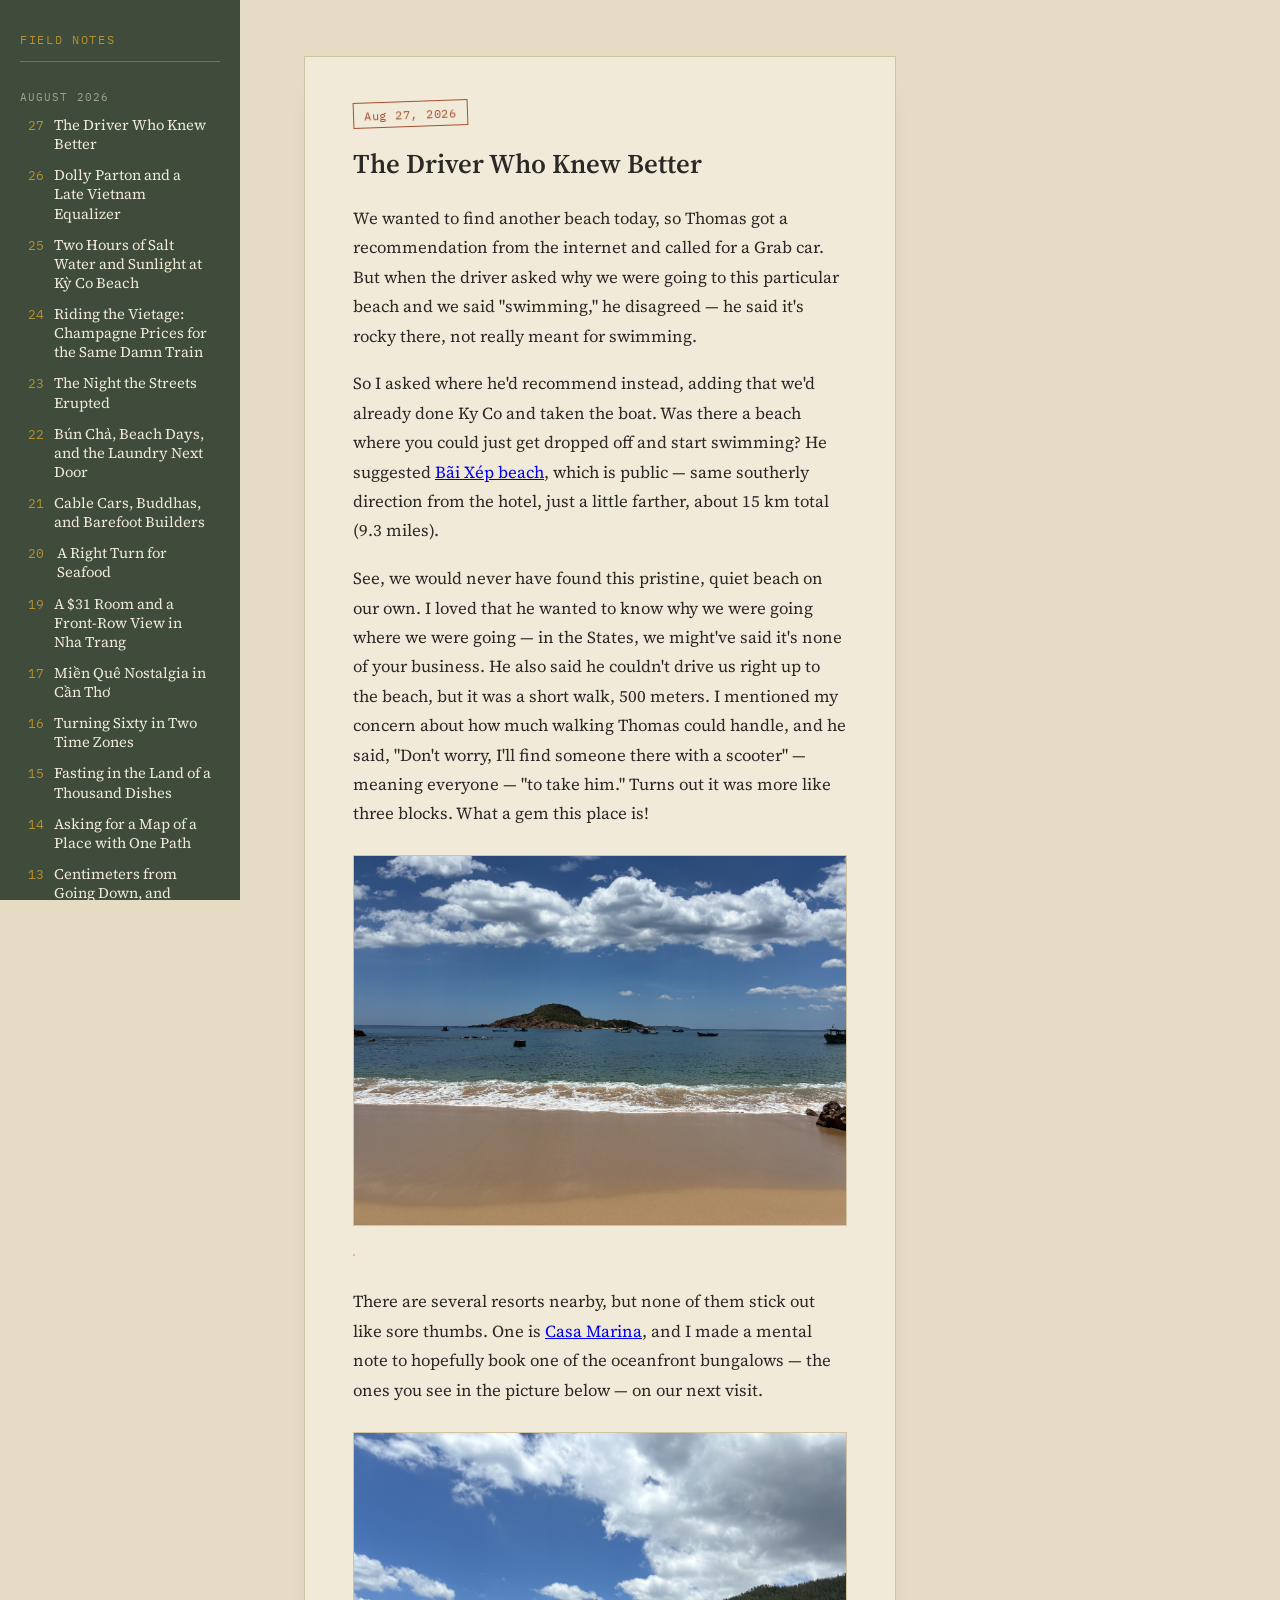
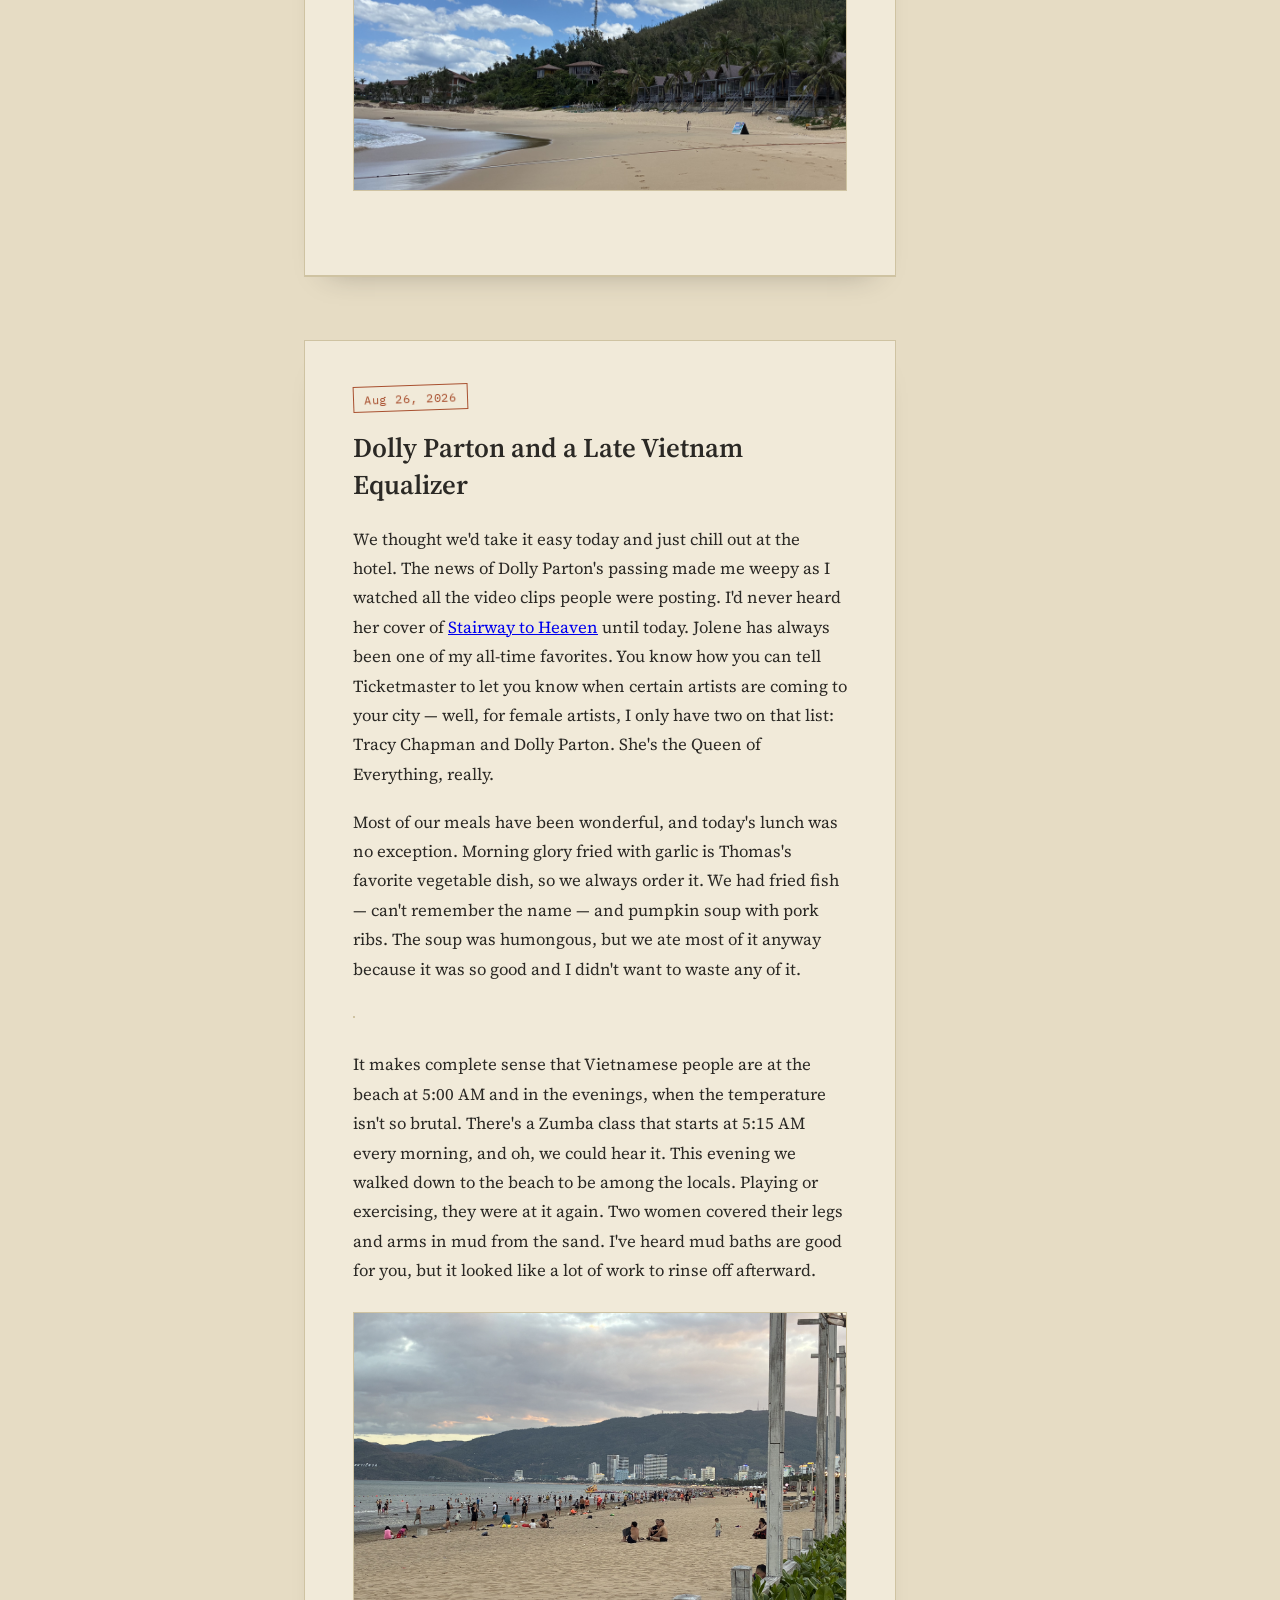
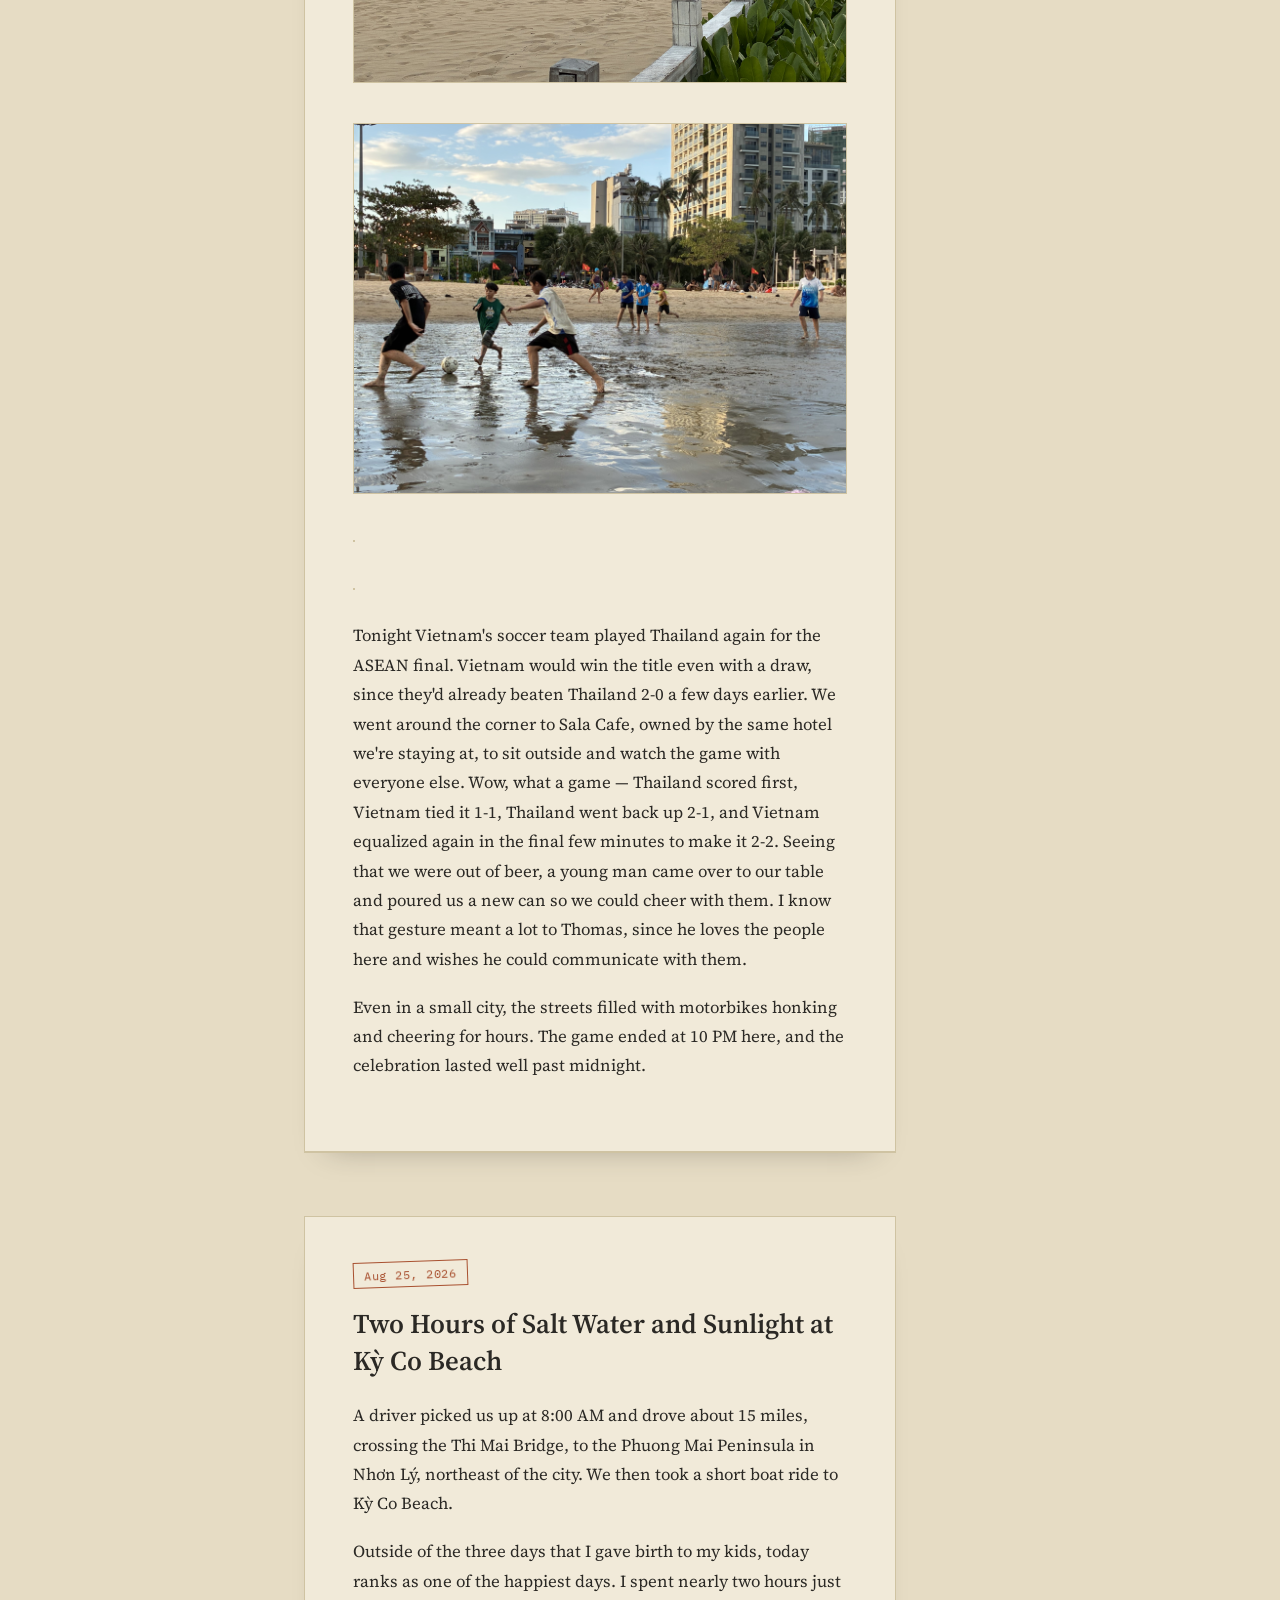
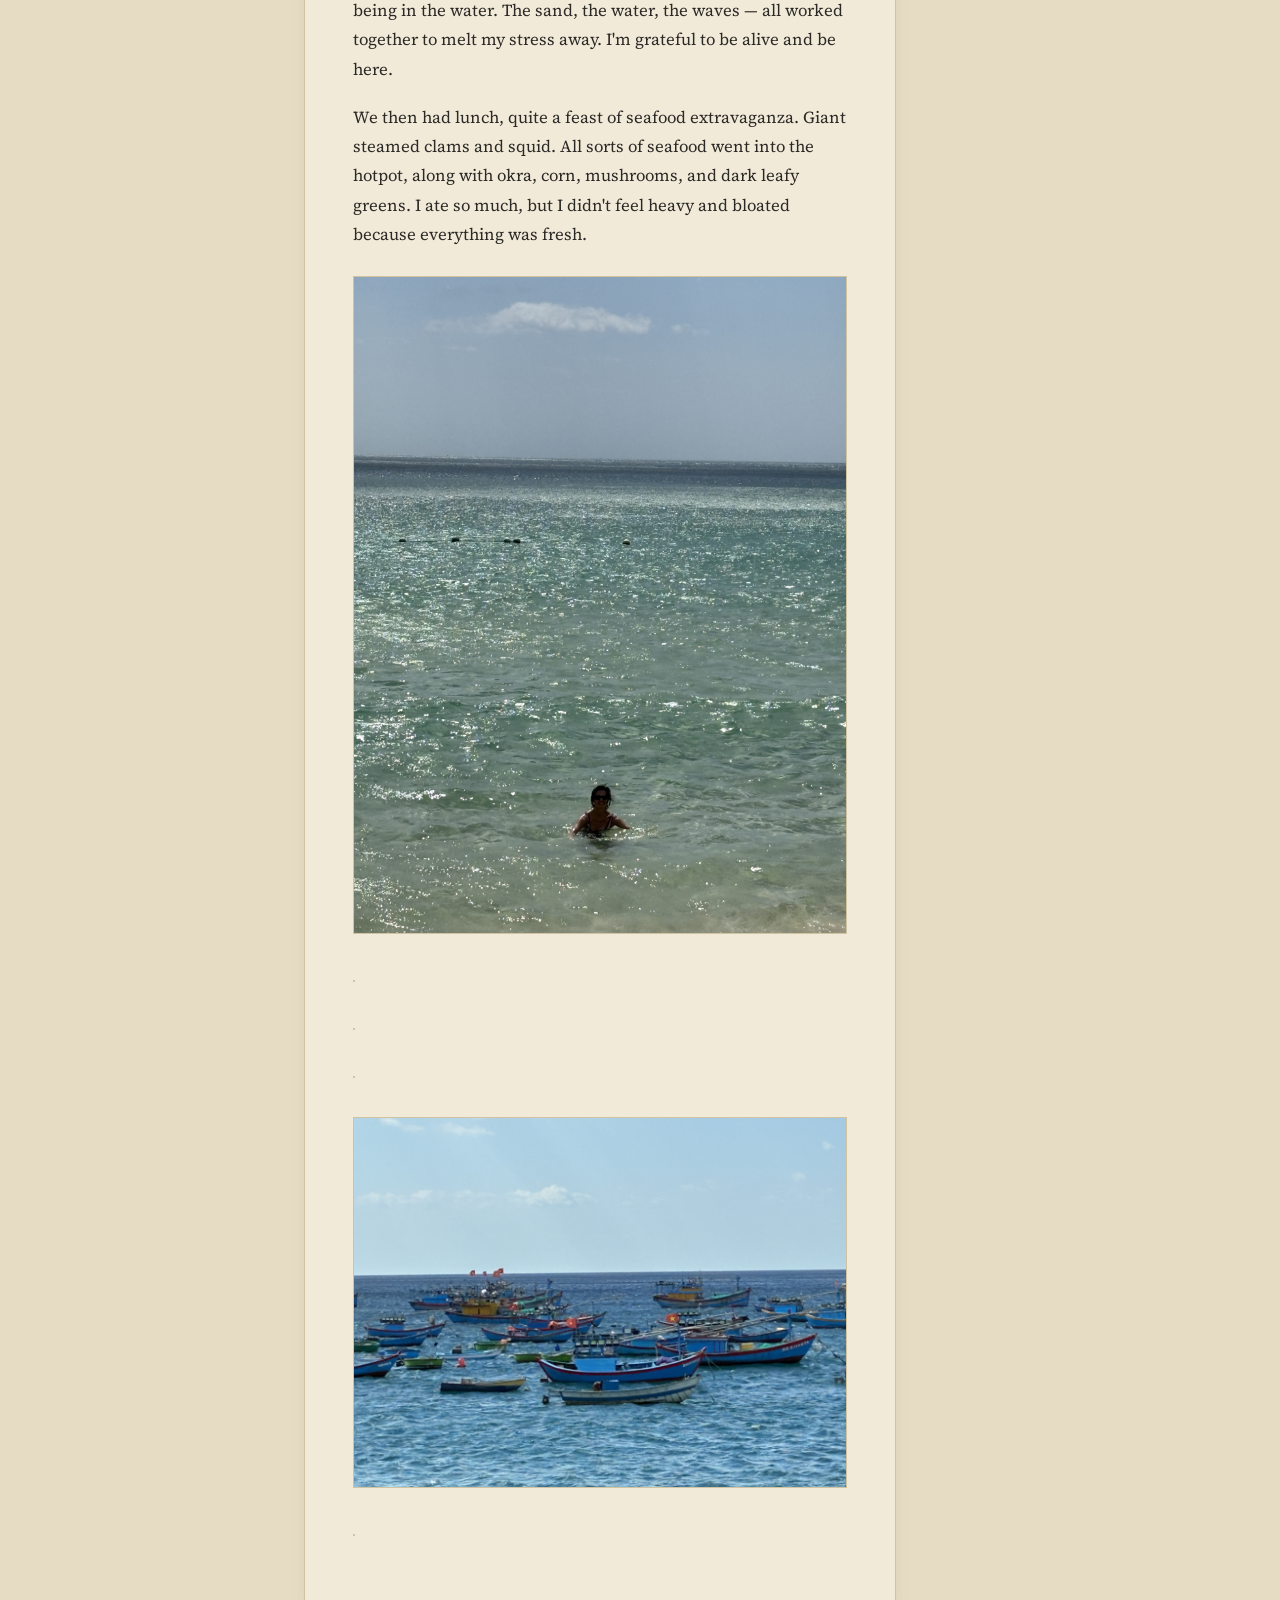
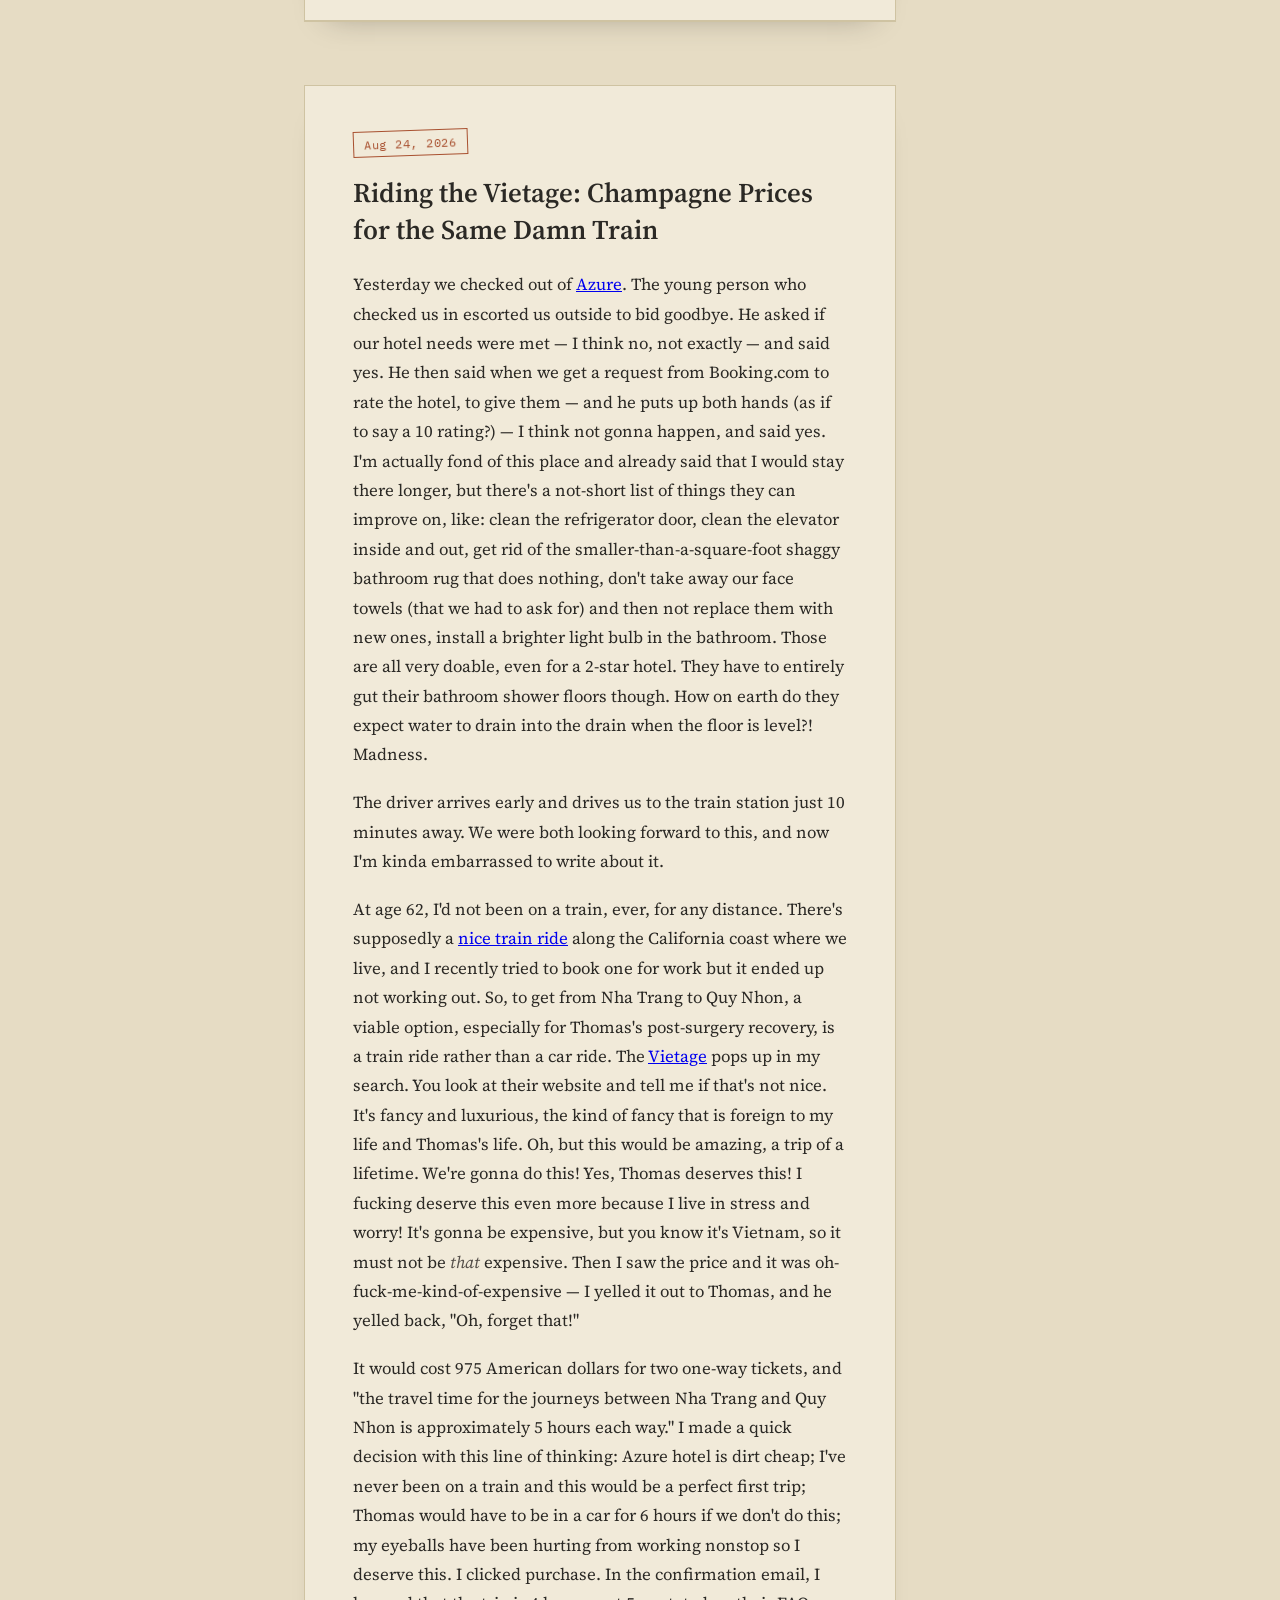
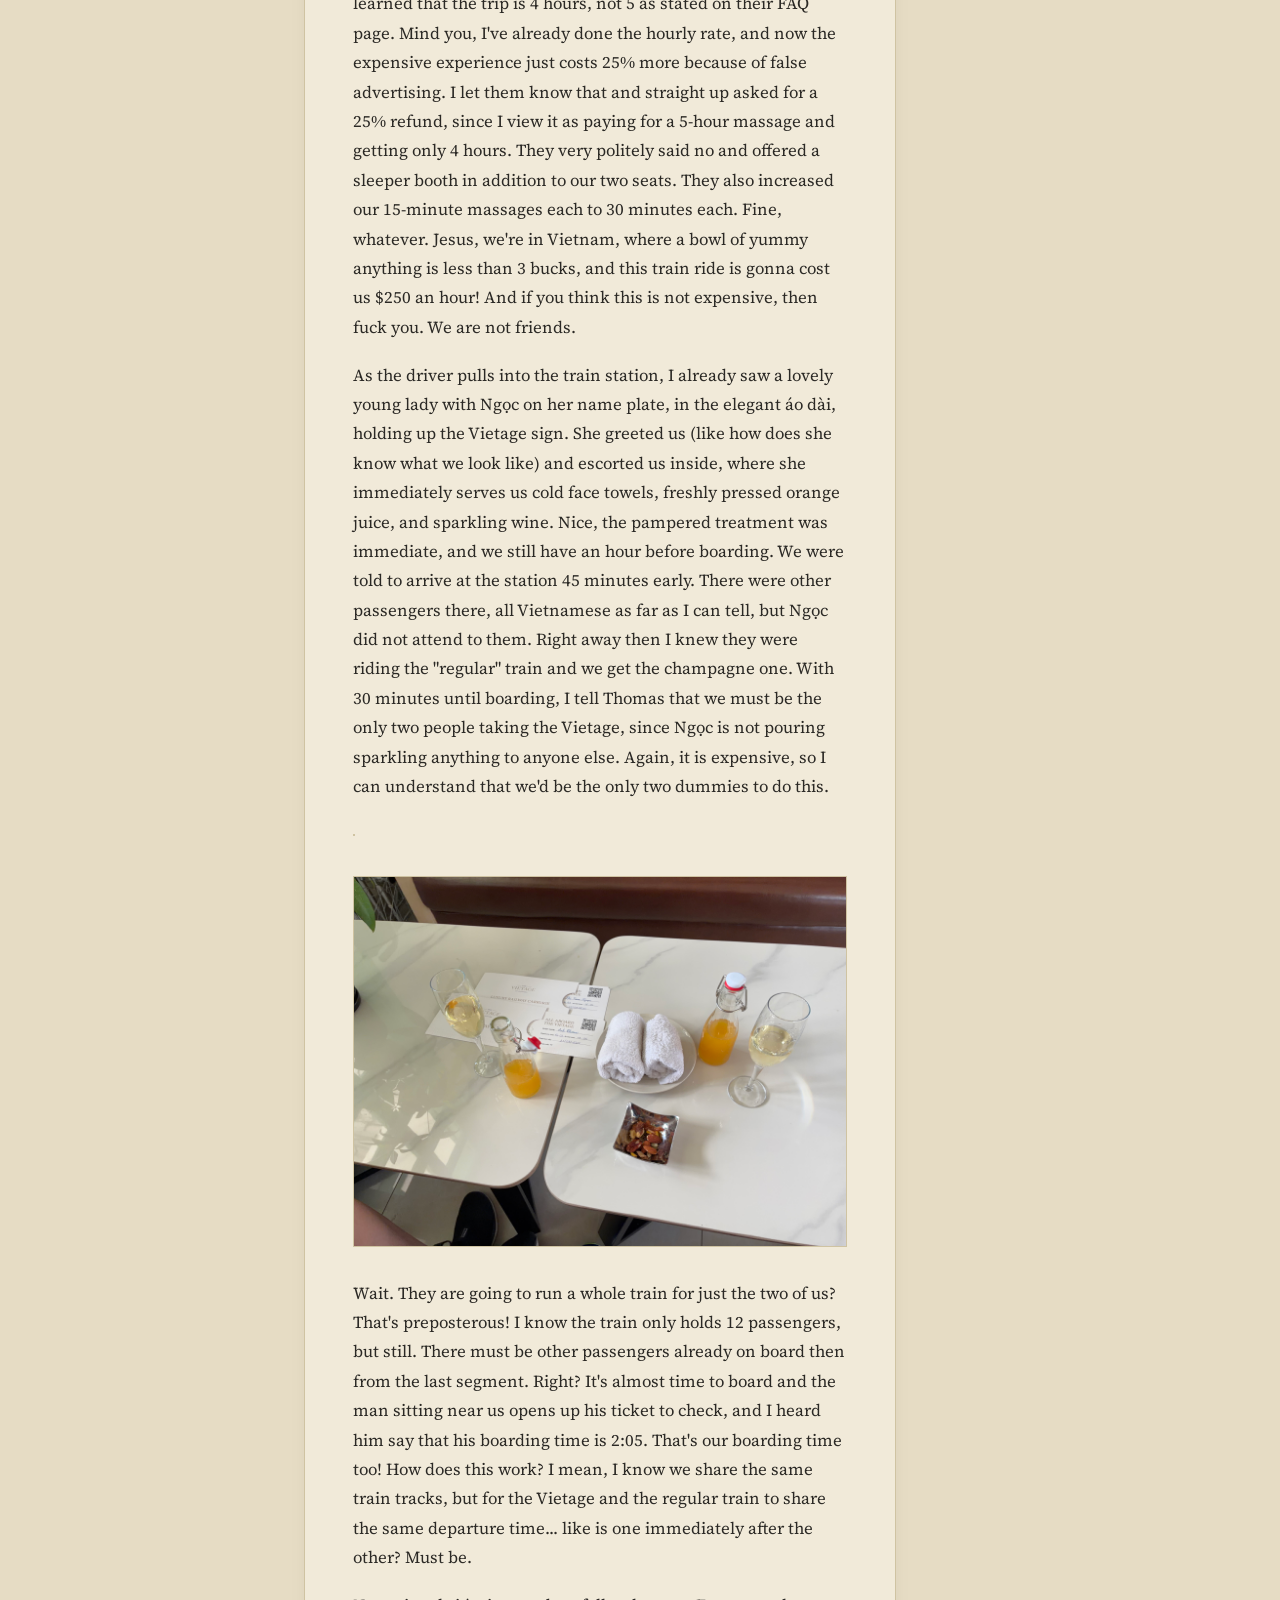
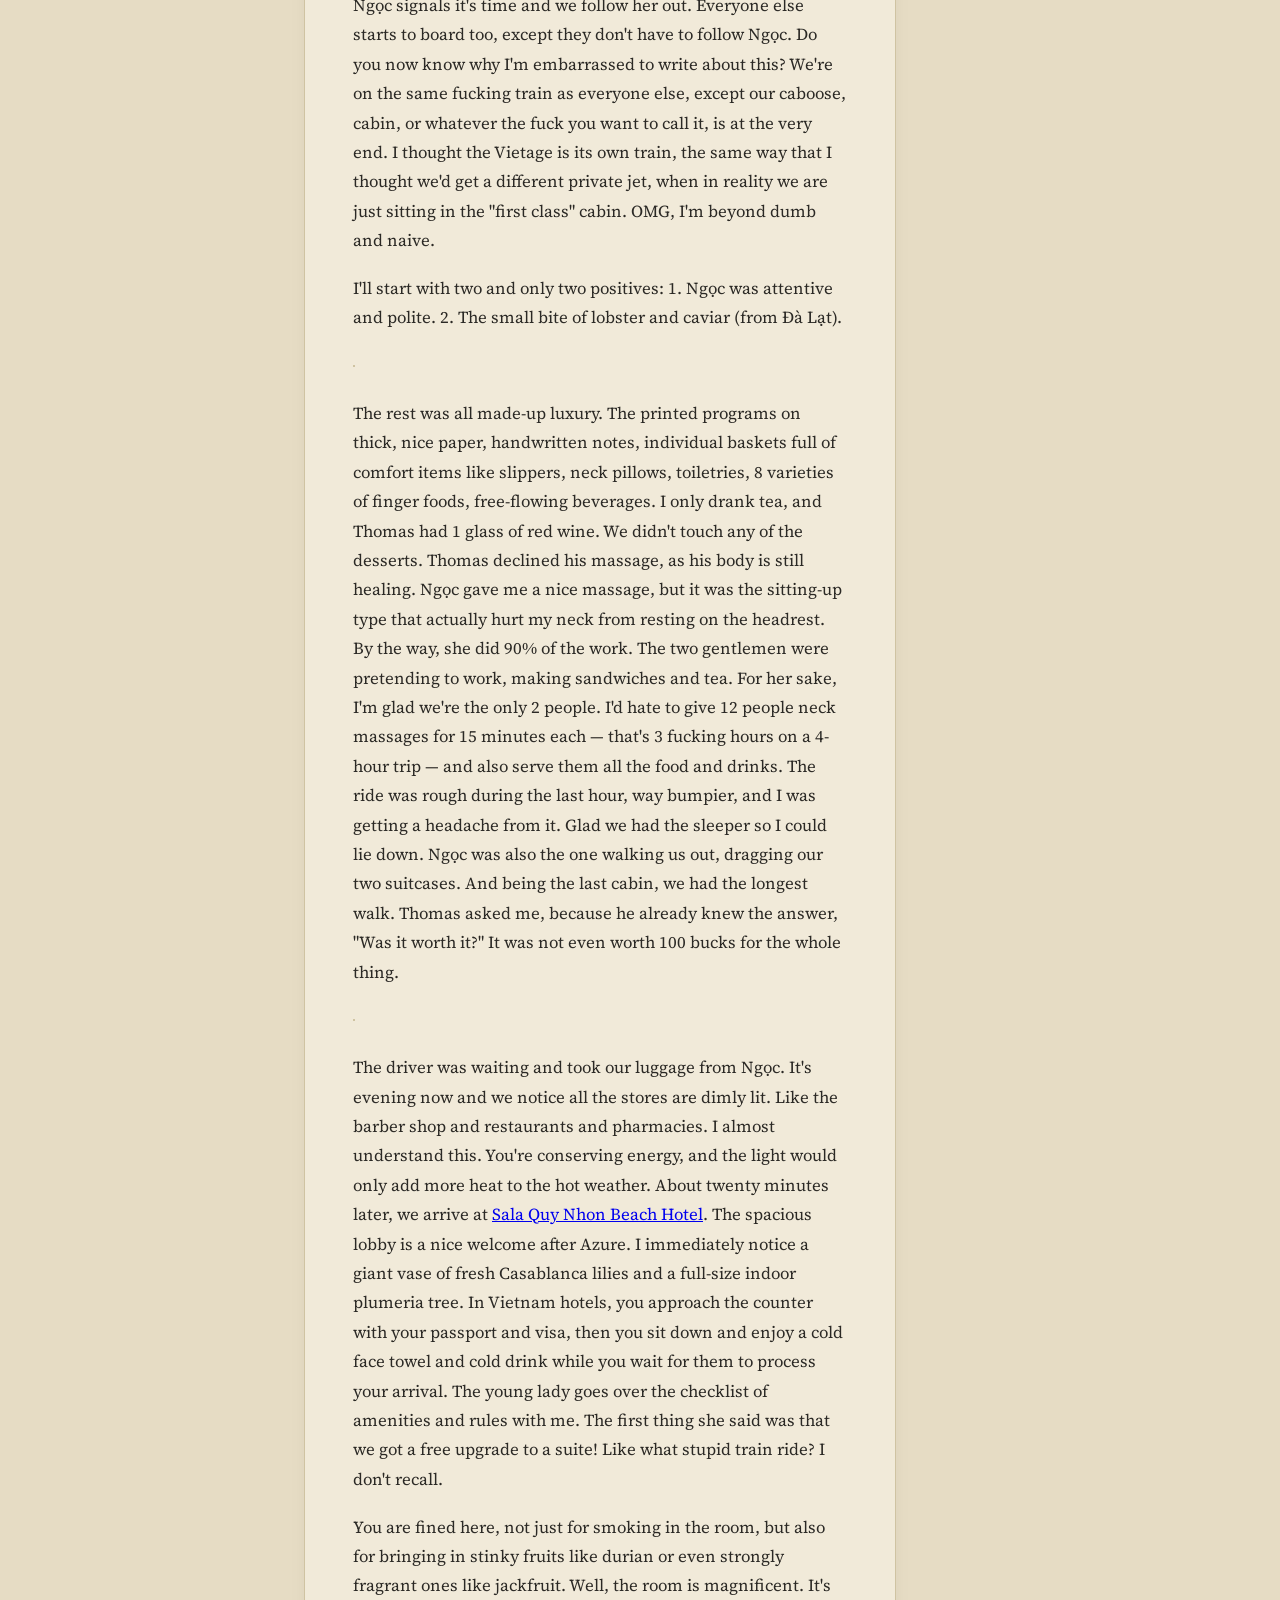
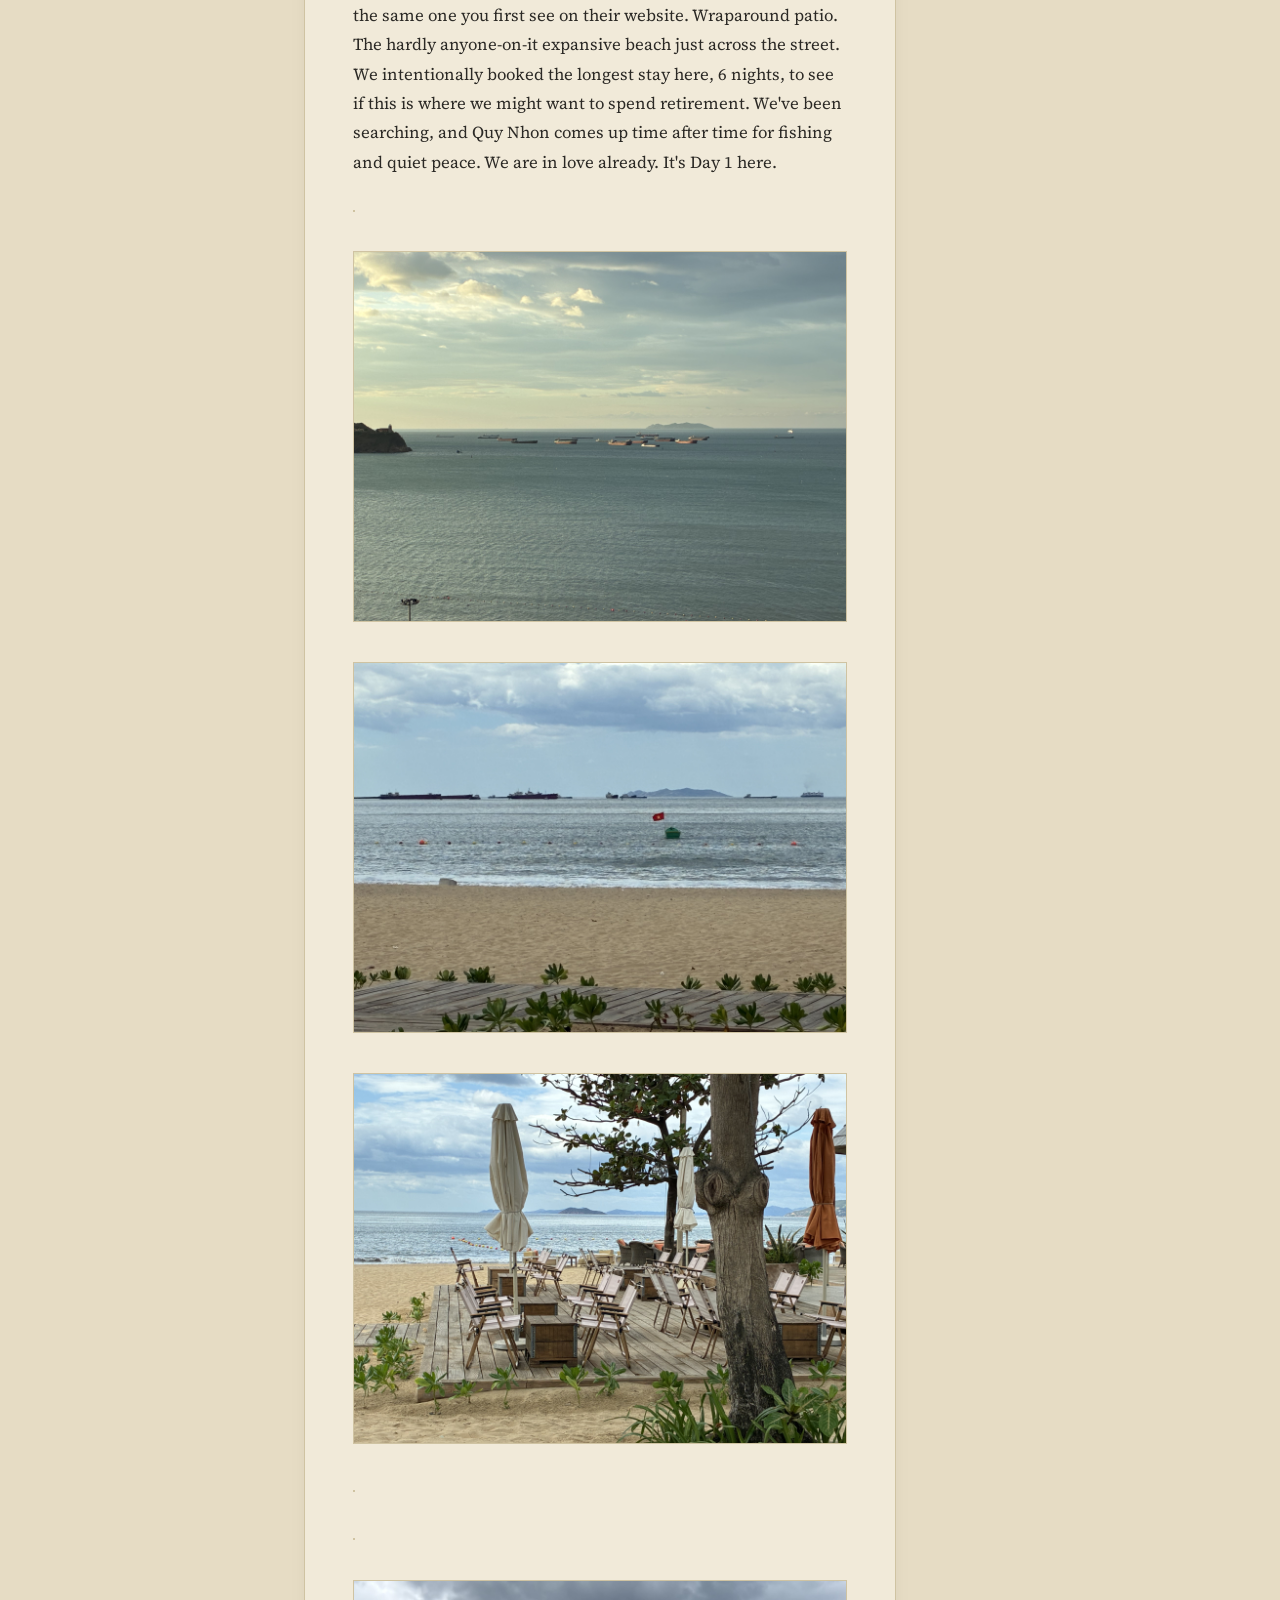
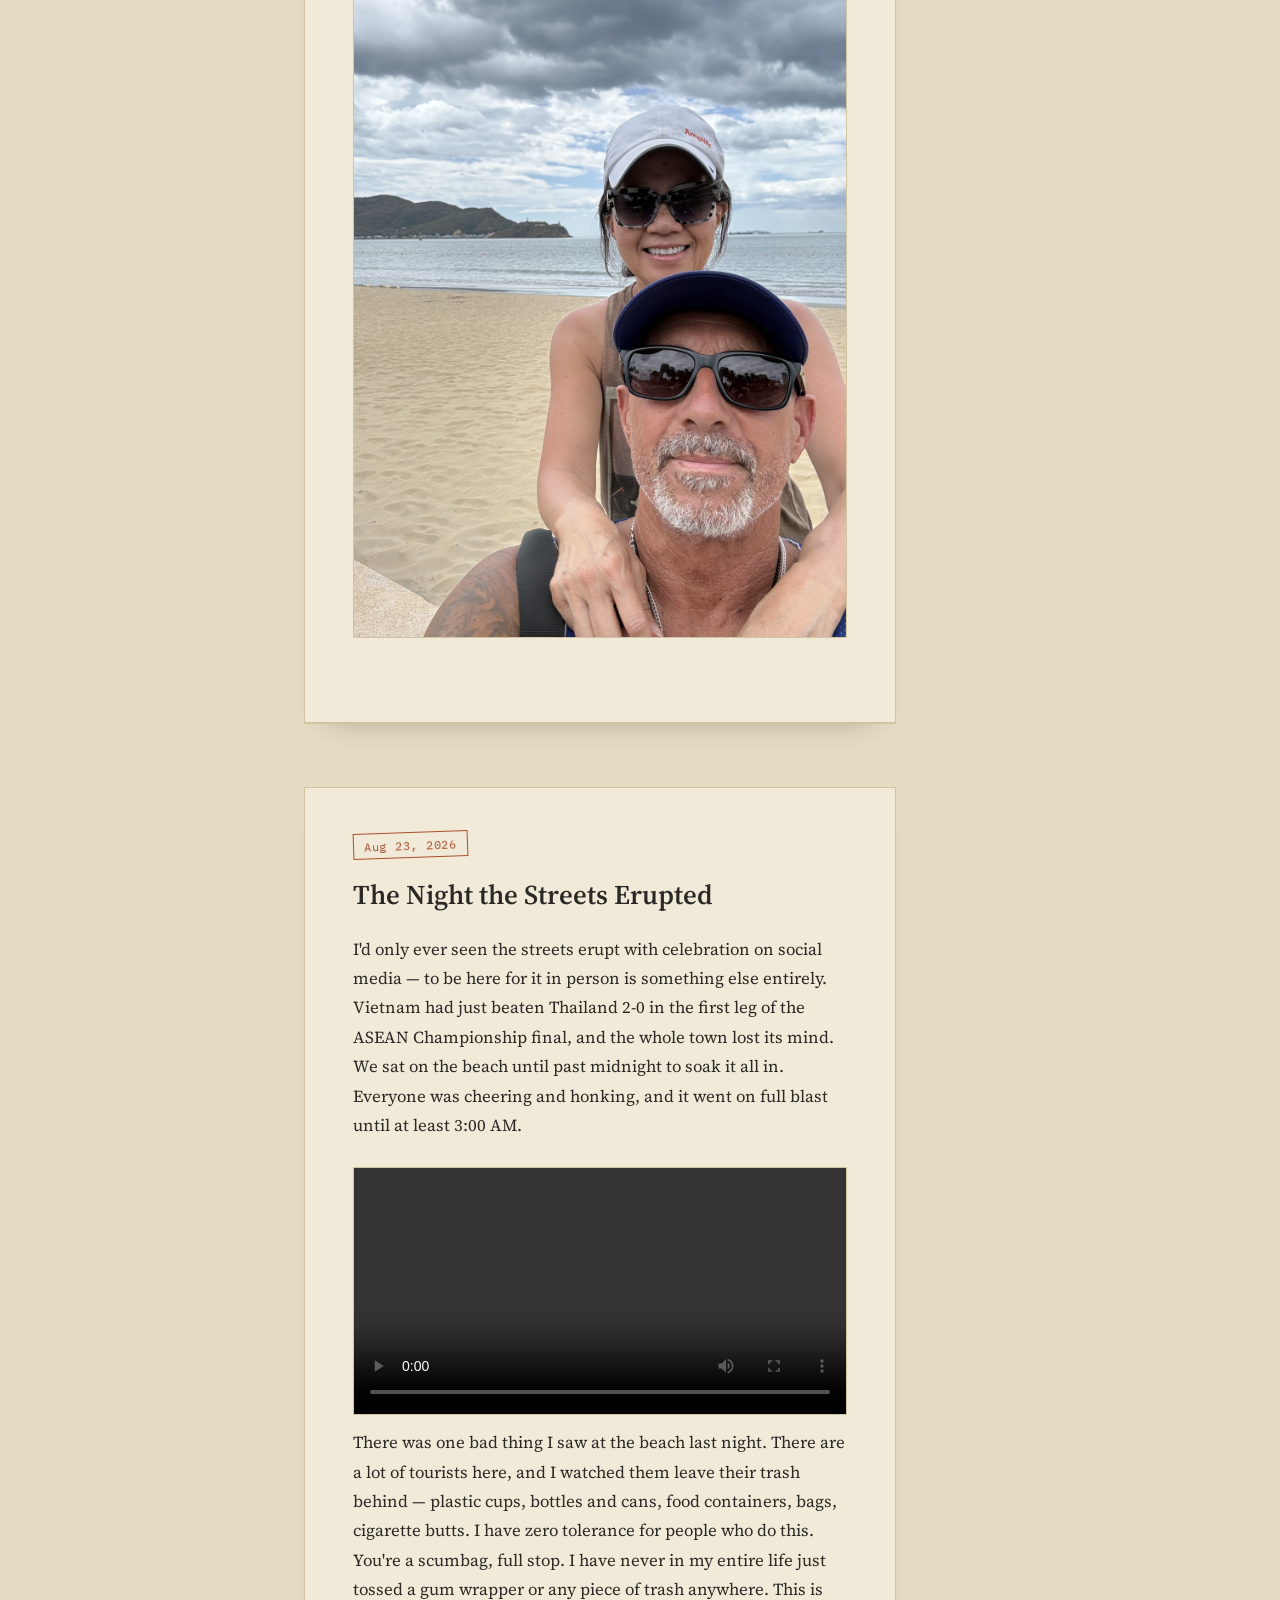
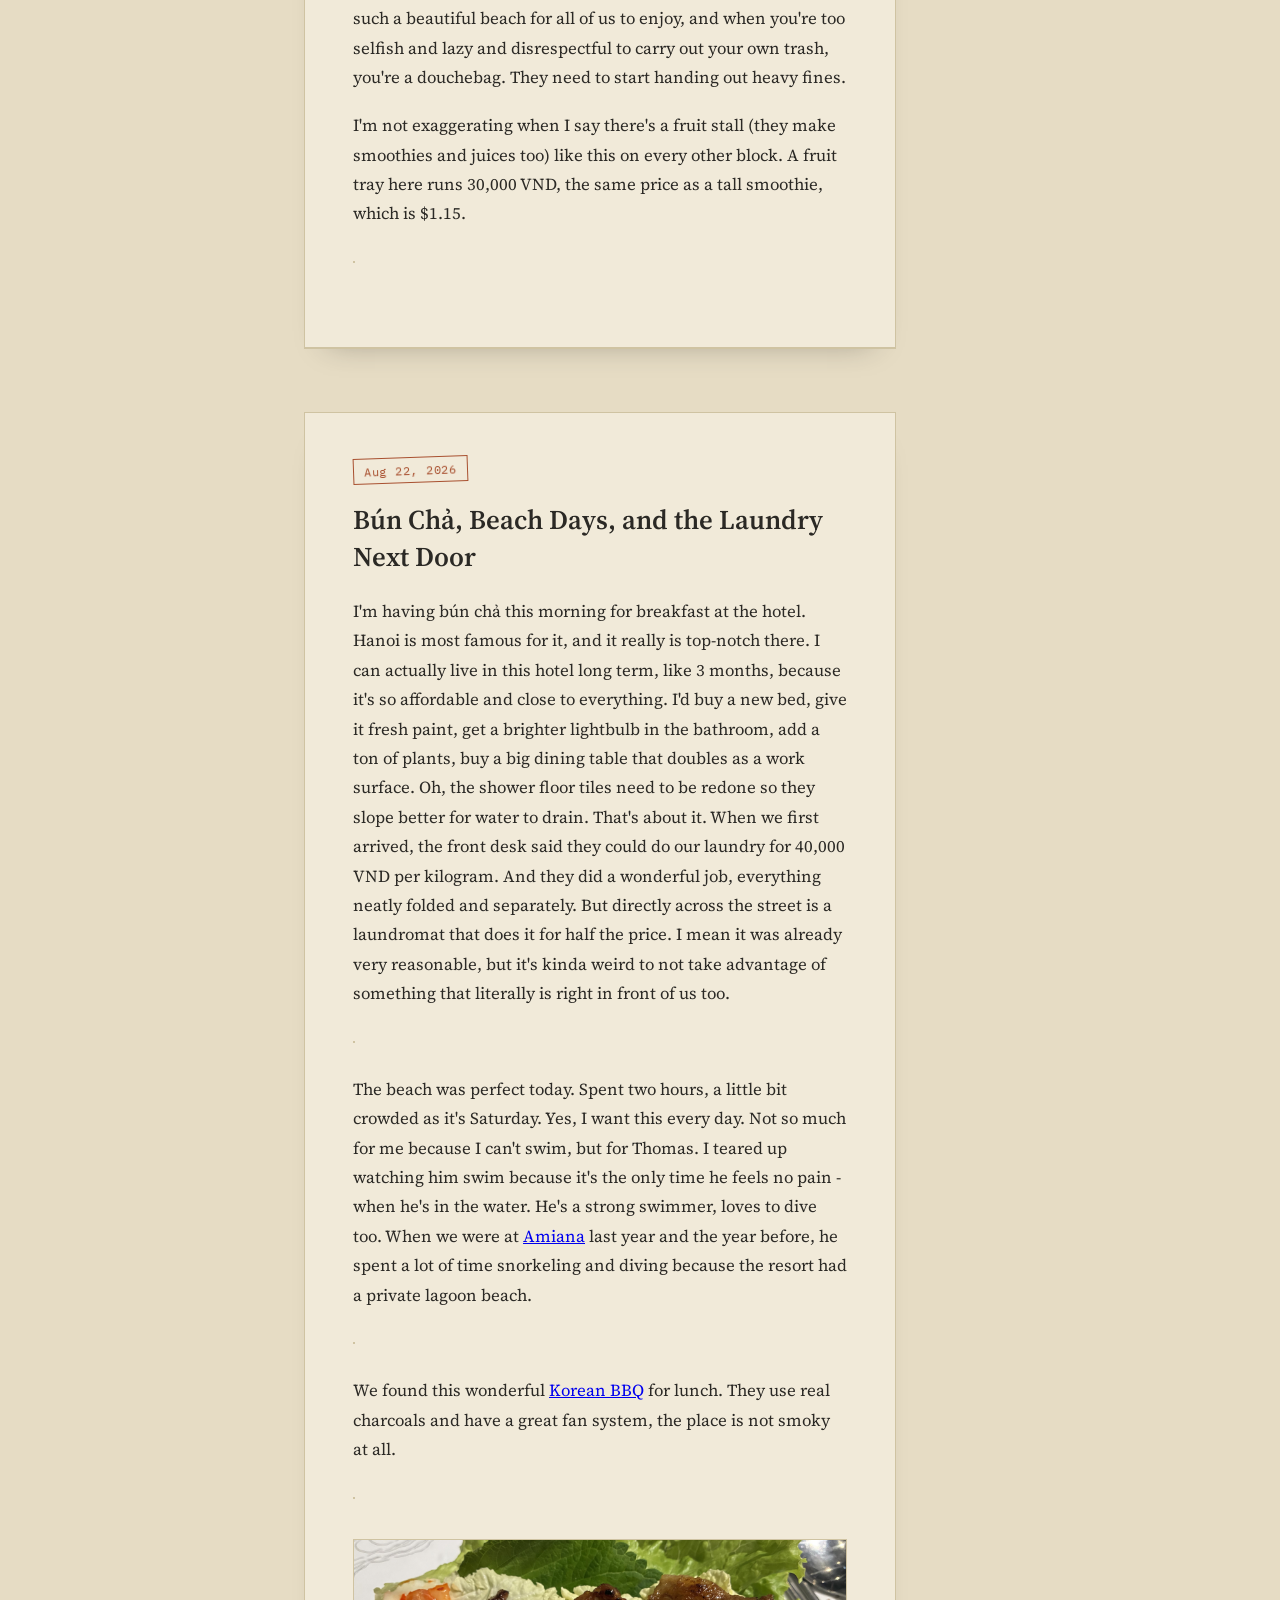
==== commit 15693b0c: "Update: 2026-08-27 19:46" ====
--- a/docs/index.html
+++ b/docs/index.html
@@ -47,7 +47,7 @@
 <p>See, we would never have found this pristine, quiet beach on our own. I loved that he wanted to know why we were going where we were going — in the States, we might've said it's none of your business. He also said he couldn't drive us right up to the beach, but it was a short walk, 500 meters. I mentioned my concern about how much walking Thomas could handle, and he said, "Don't worry, I'll find someone there with a scooter" — meaning everyone — "to take him." Turns out it was more like three blocks. What a gem this place is!</p>
 <p><img alt="" src="images/2026-08-27/IMG_2285.jpeg" />
 <img alt="" src="images/2026-08-27/IMG_2286.jpeg" /></p>
-<p>There are several resorts nearby, but none of them stick out like sore thumbs. One is <a href="https://casaresort.com.vn/">Casa Marina</a>, and I made a mental note to hopefully book one of the oceanfront bungalows — the ones in the last picture — on our next visit.</p>
+<p>There are several resorts nearby, but none of them stick out like sore thumbs. One is <a href="https://casaresort.com.vn/">Casa Marina</a>, and I made a mental note to hopefully book one of the oceanfront bungalows — the ones you see in the picture below — on our next visit.</p>
 <p><img alt="" src="images/2026-08-27/IMG_2287.jpeg" /></p>
       </div>
     </article>
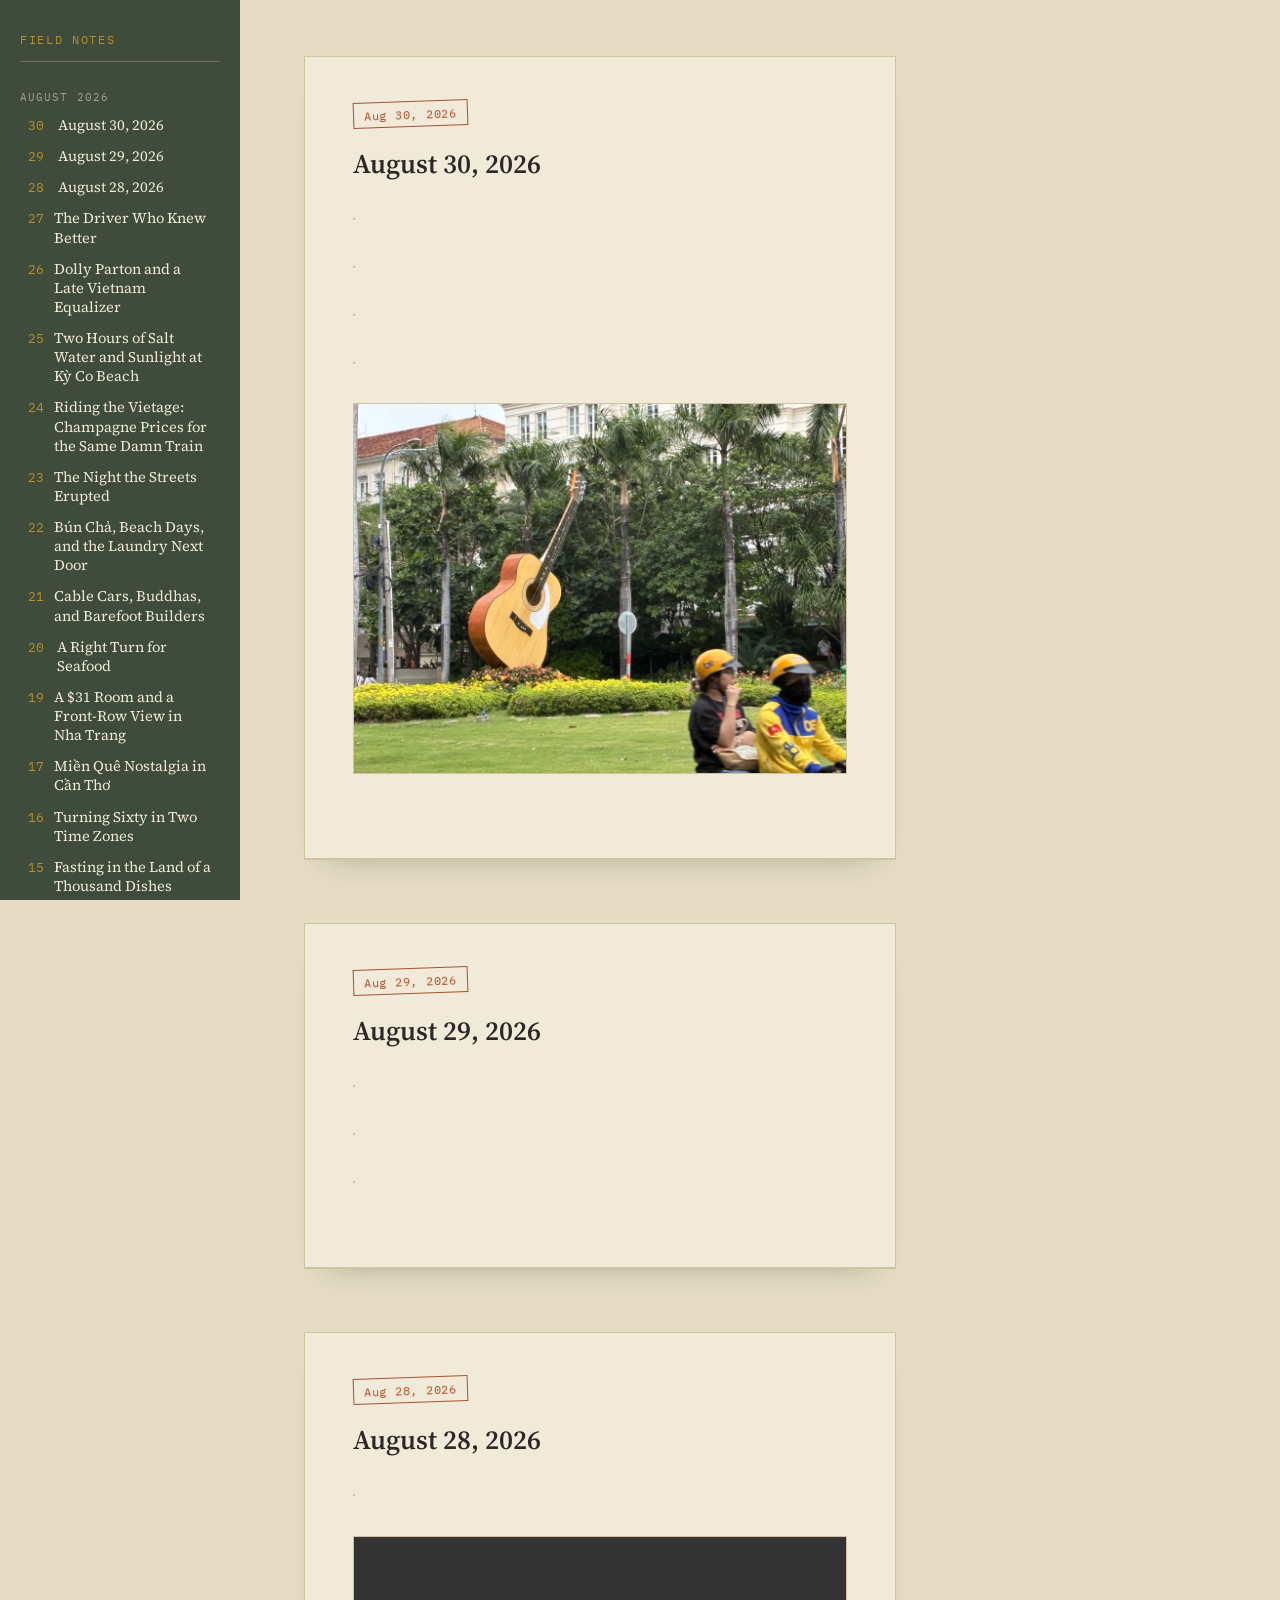
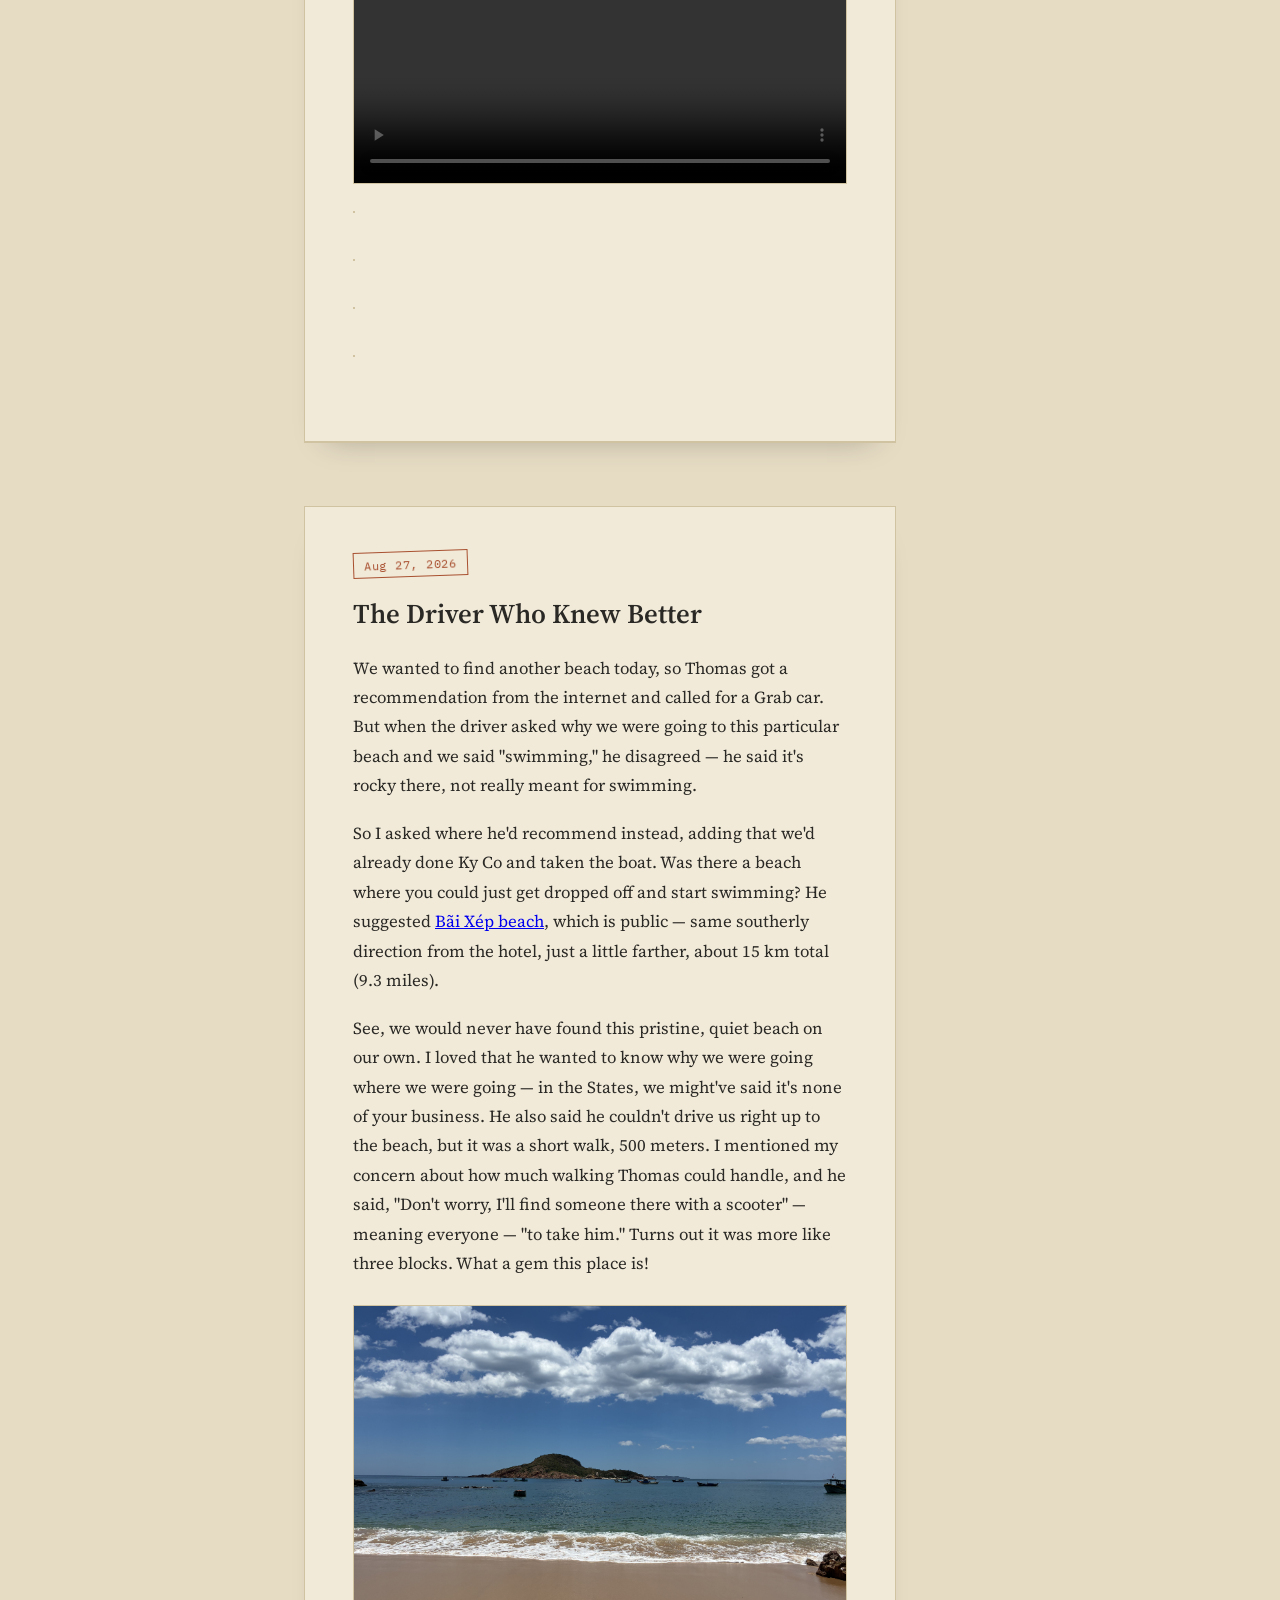
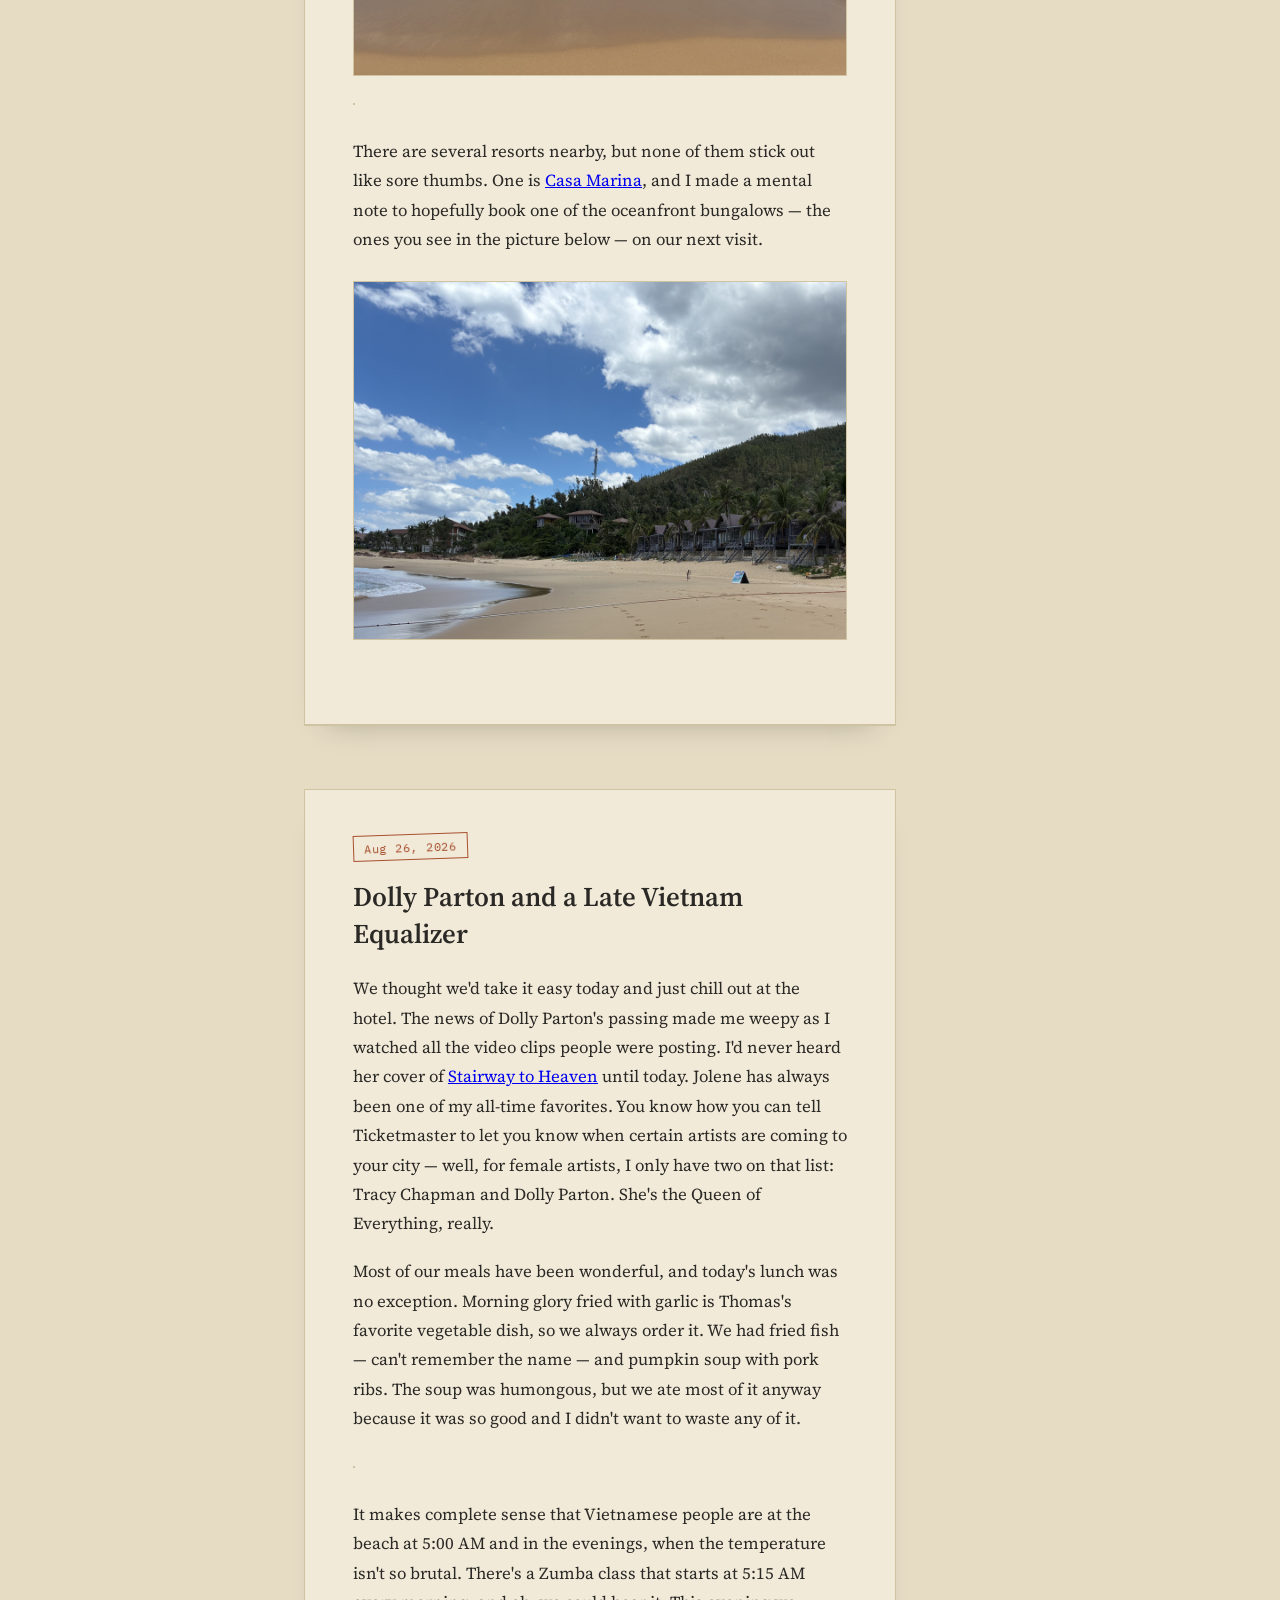
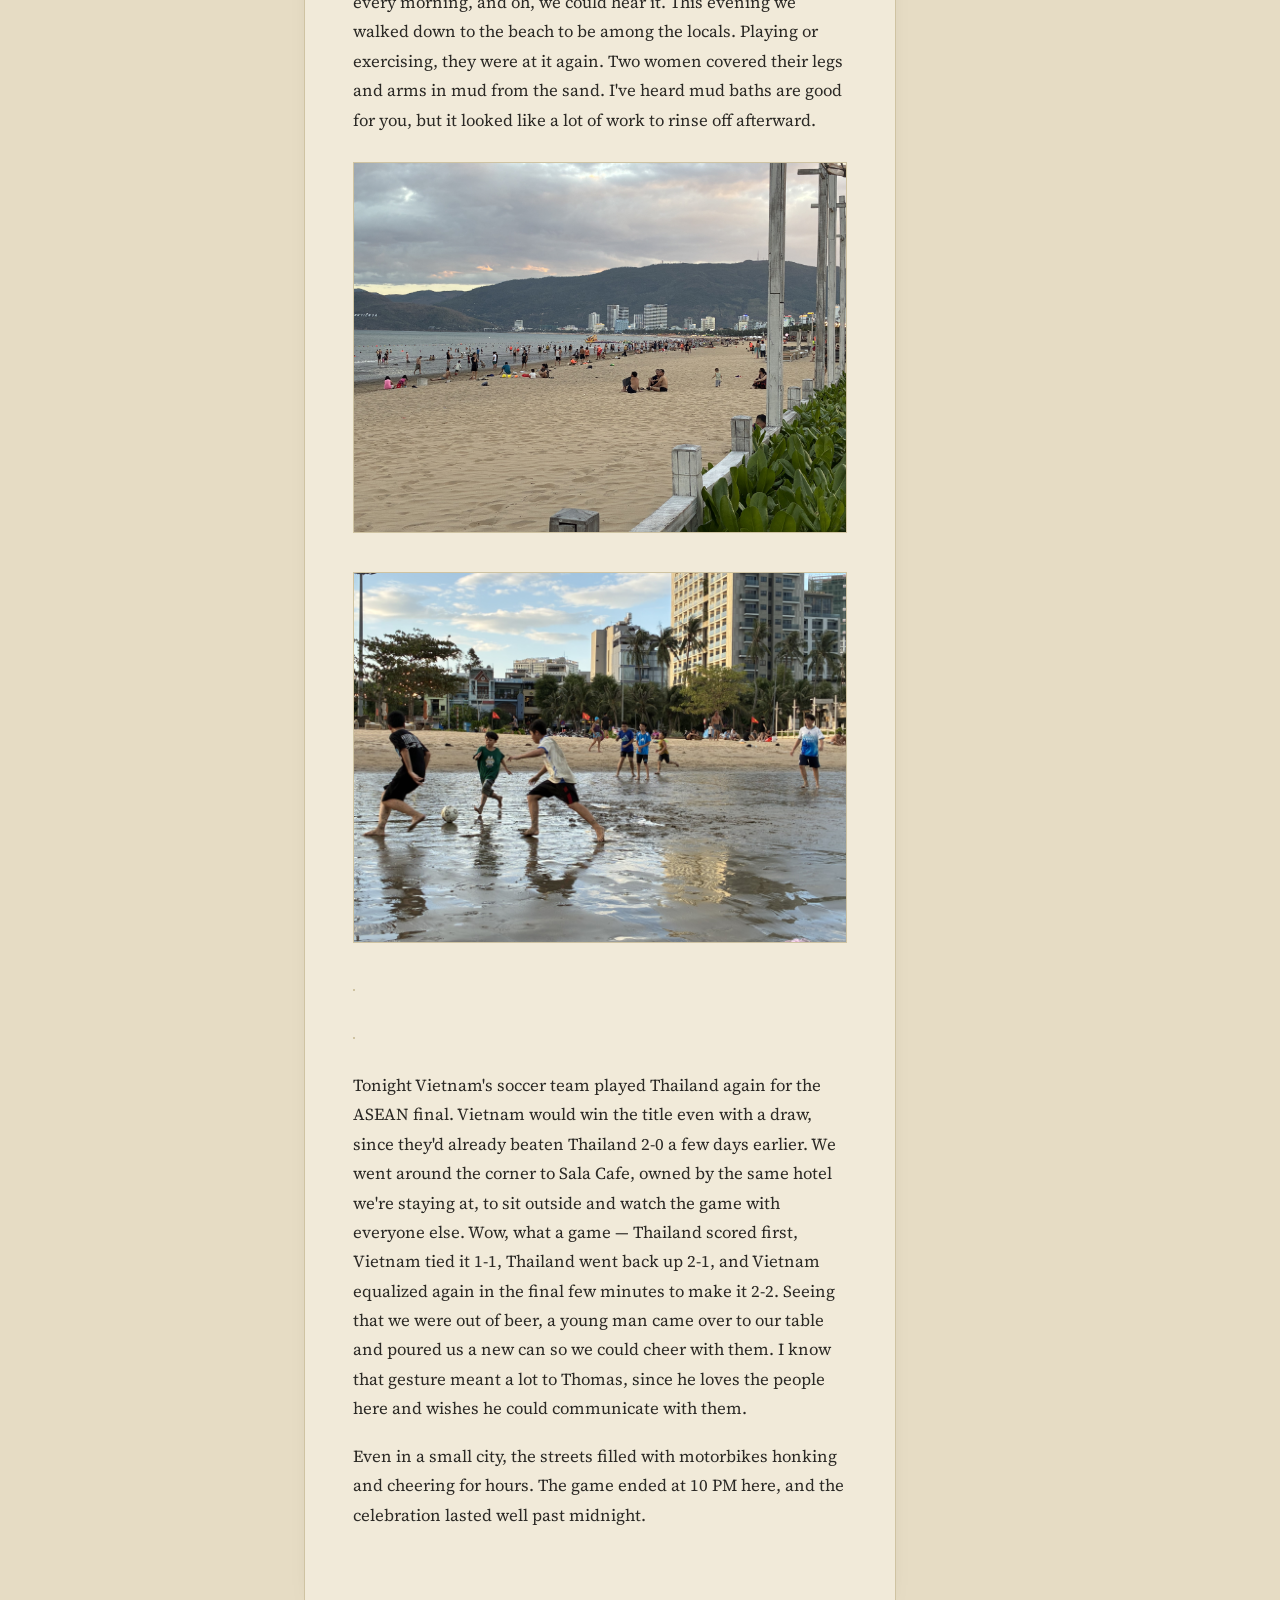
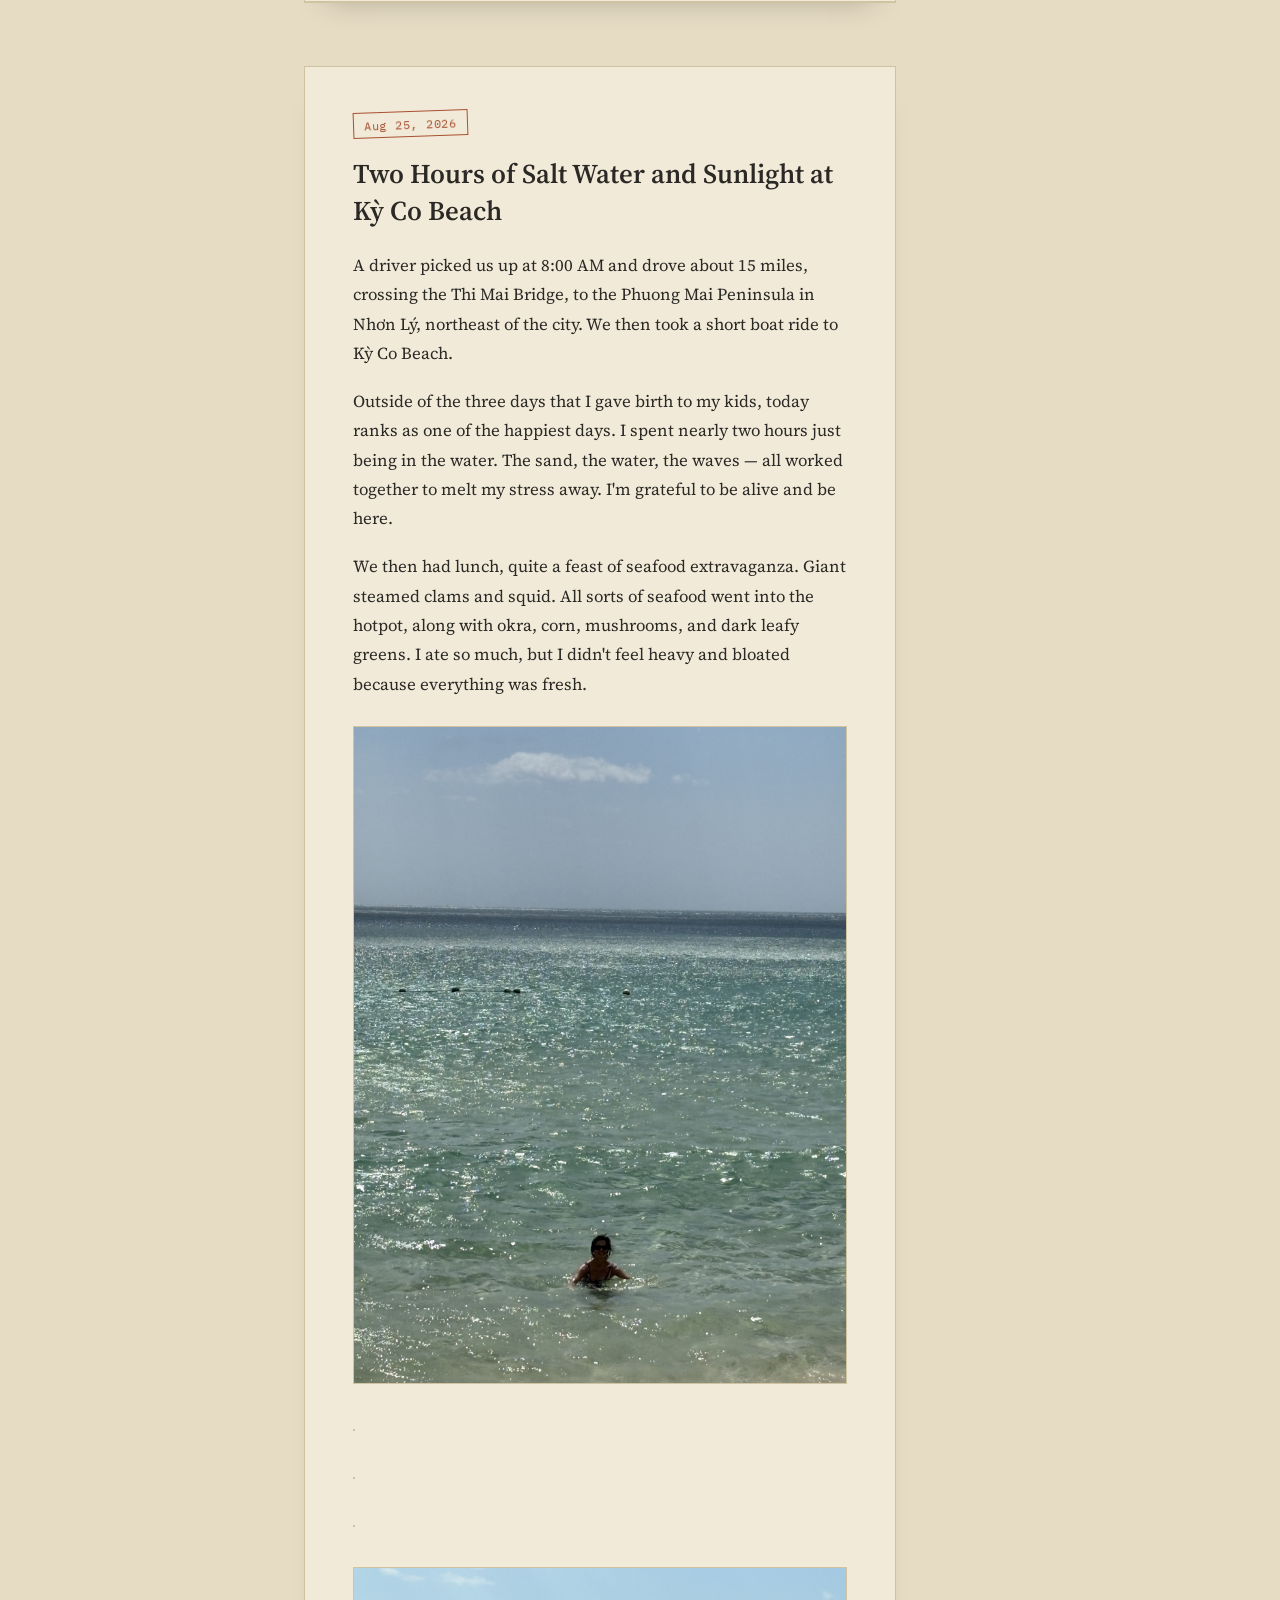
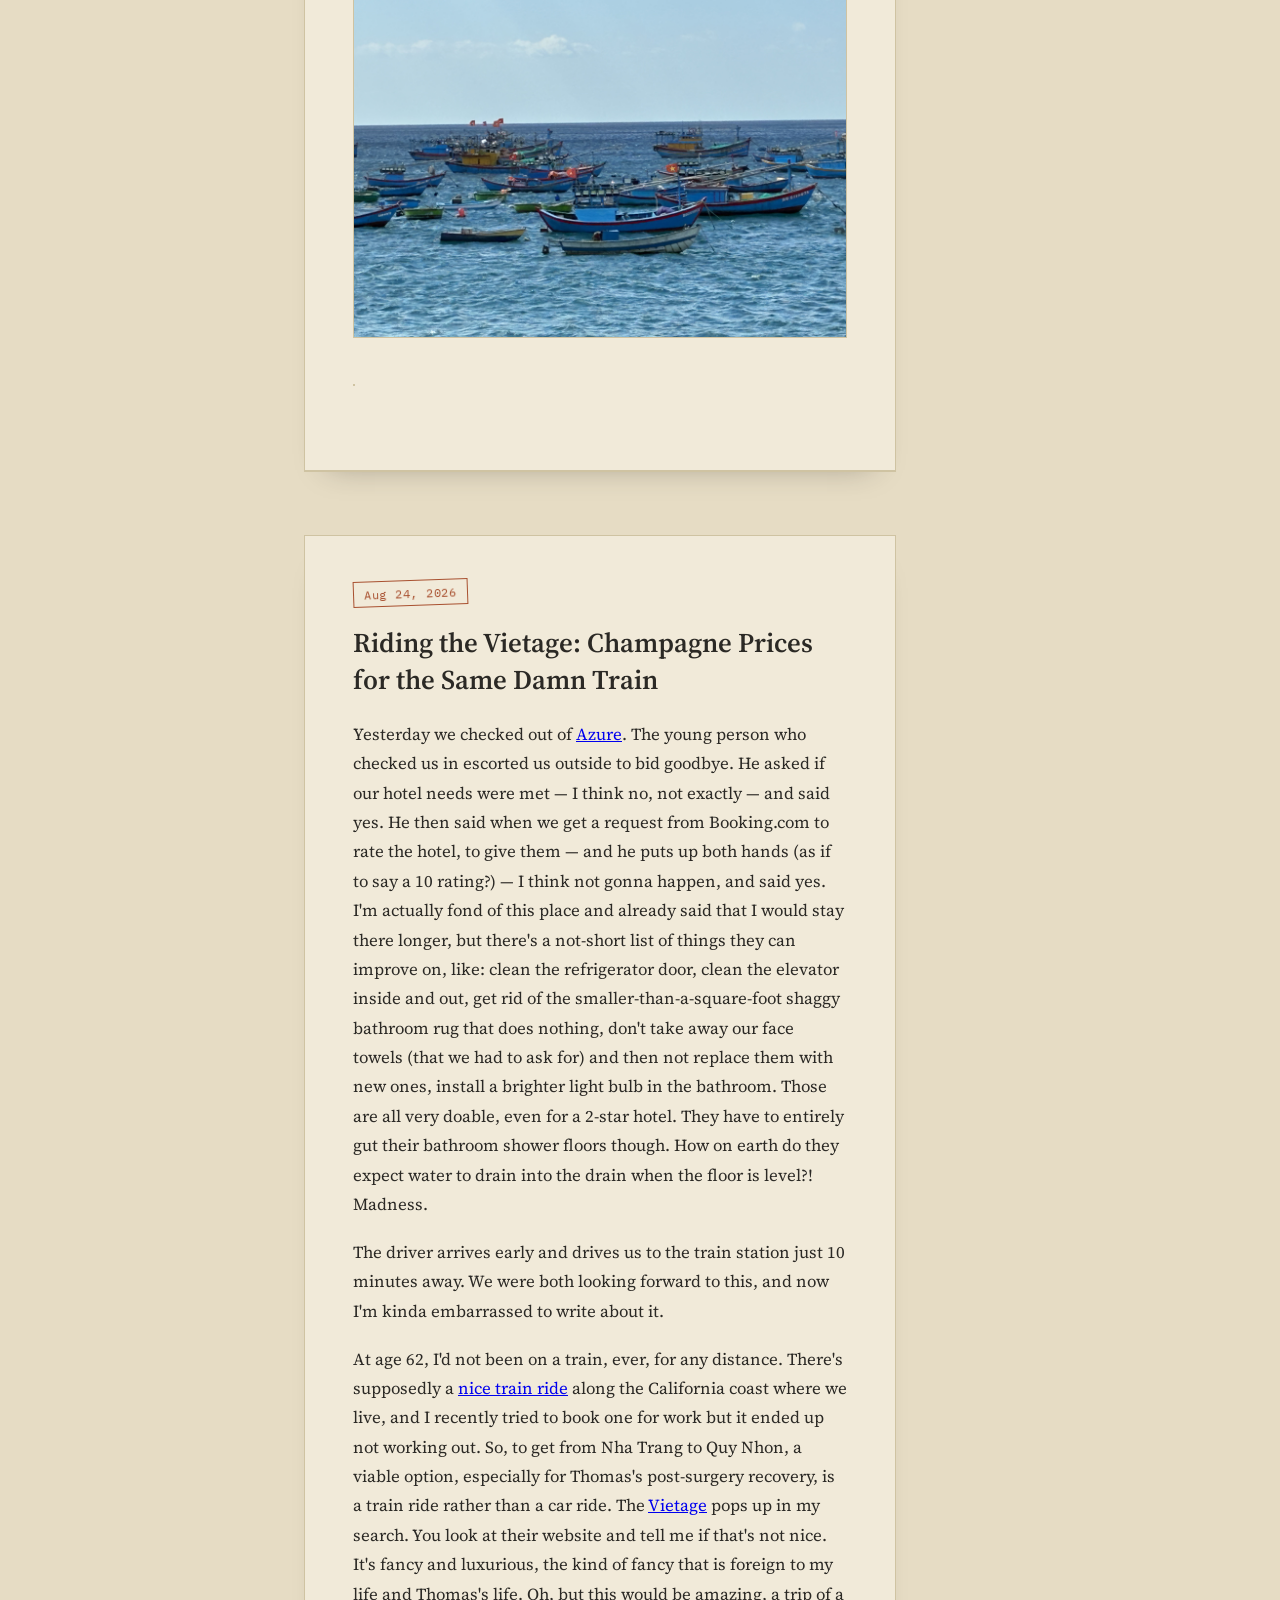
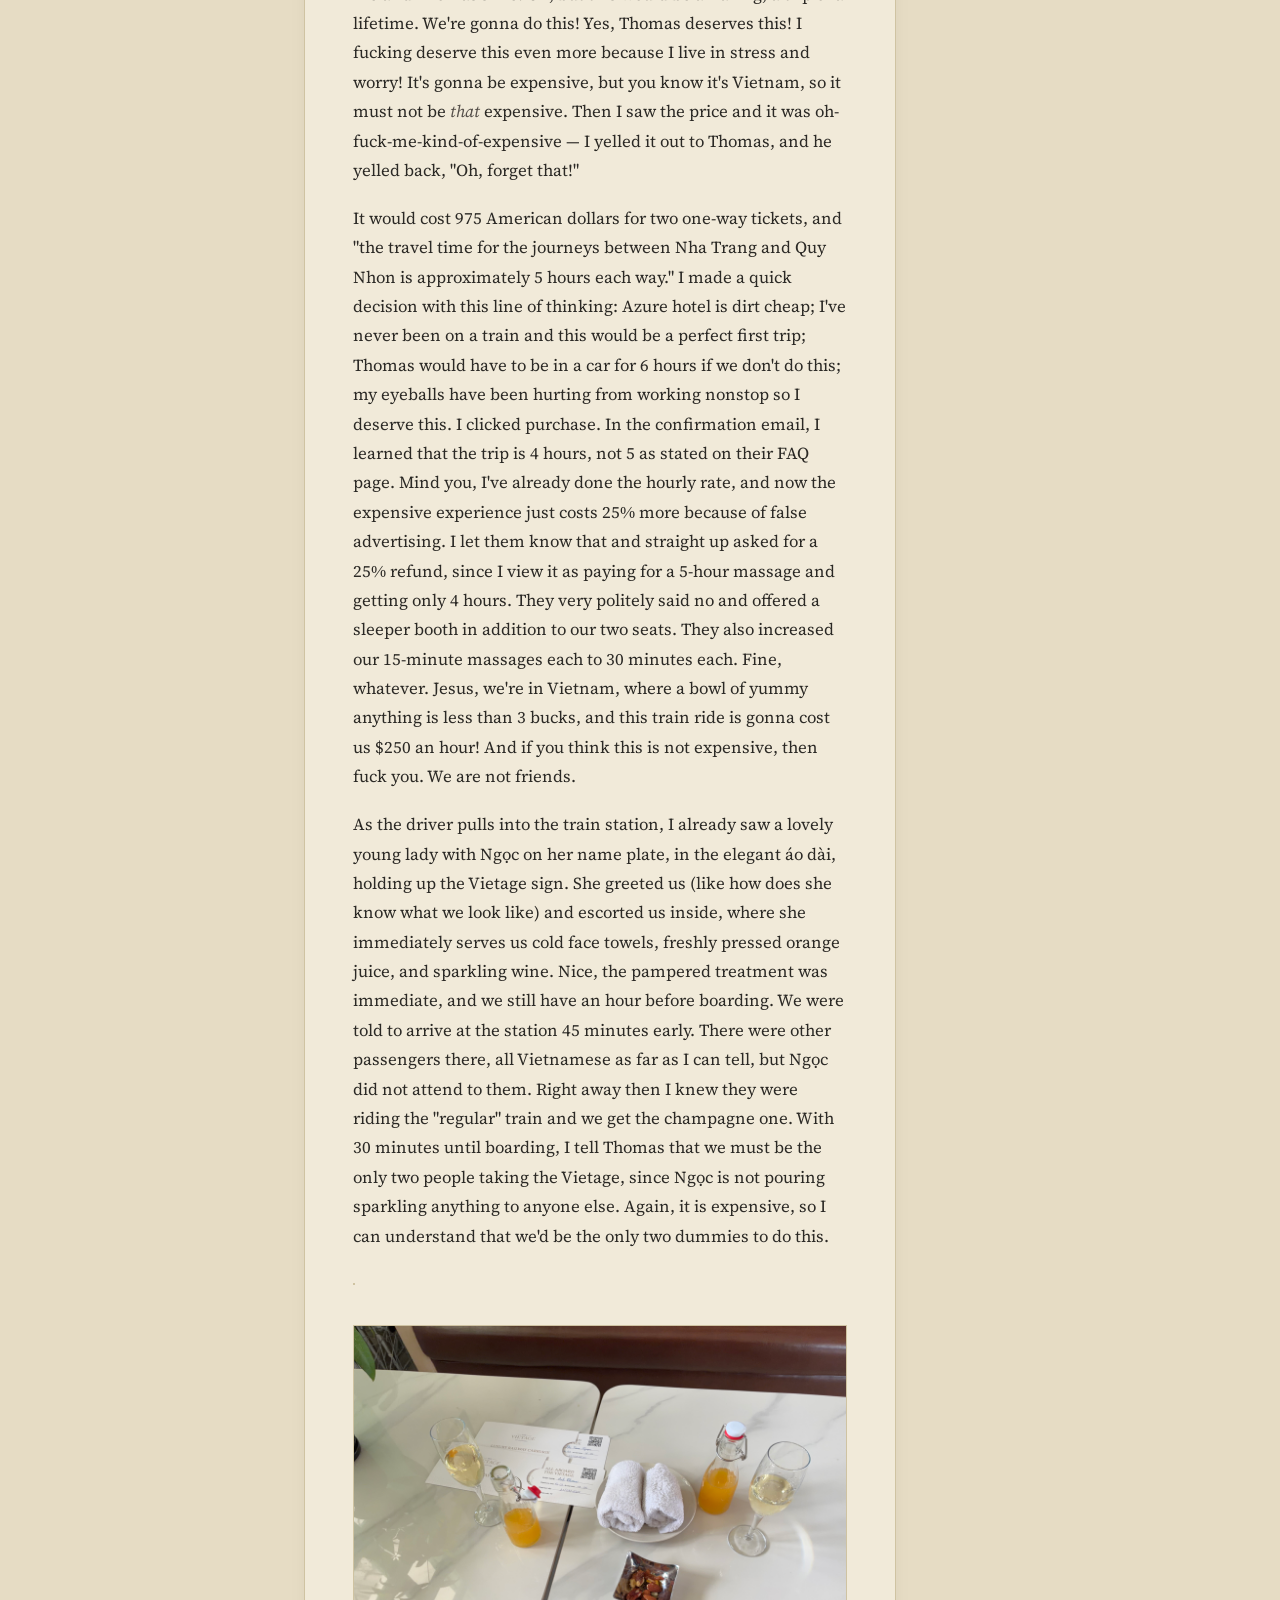
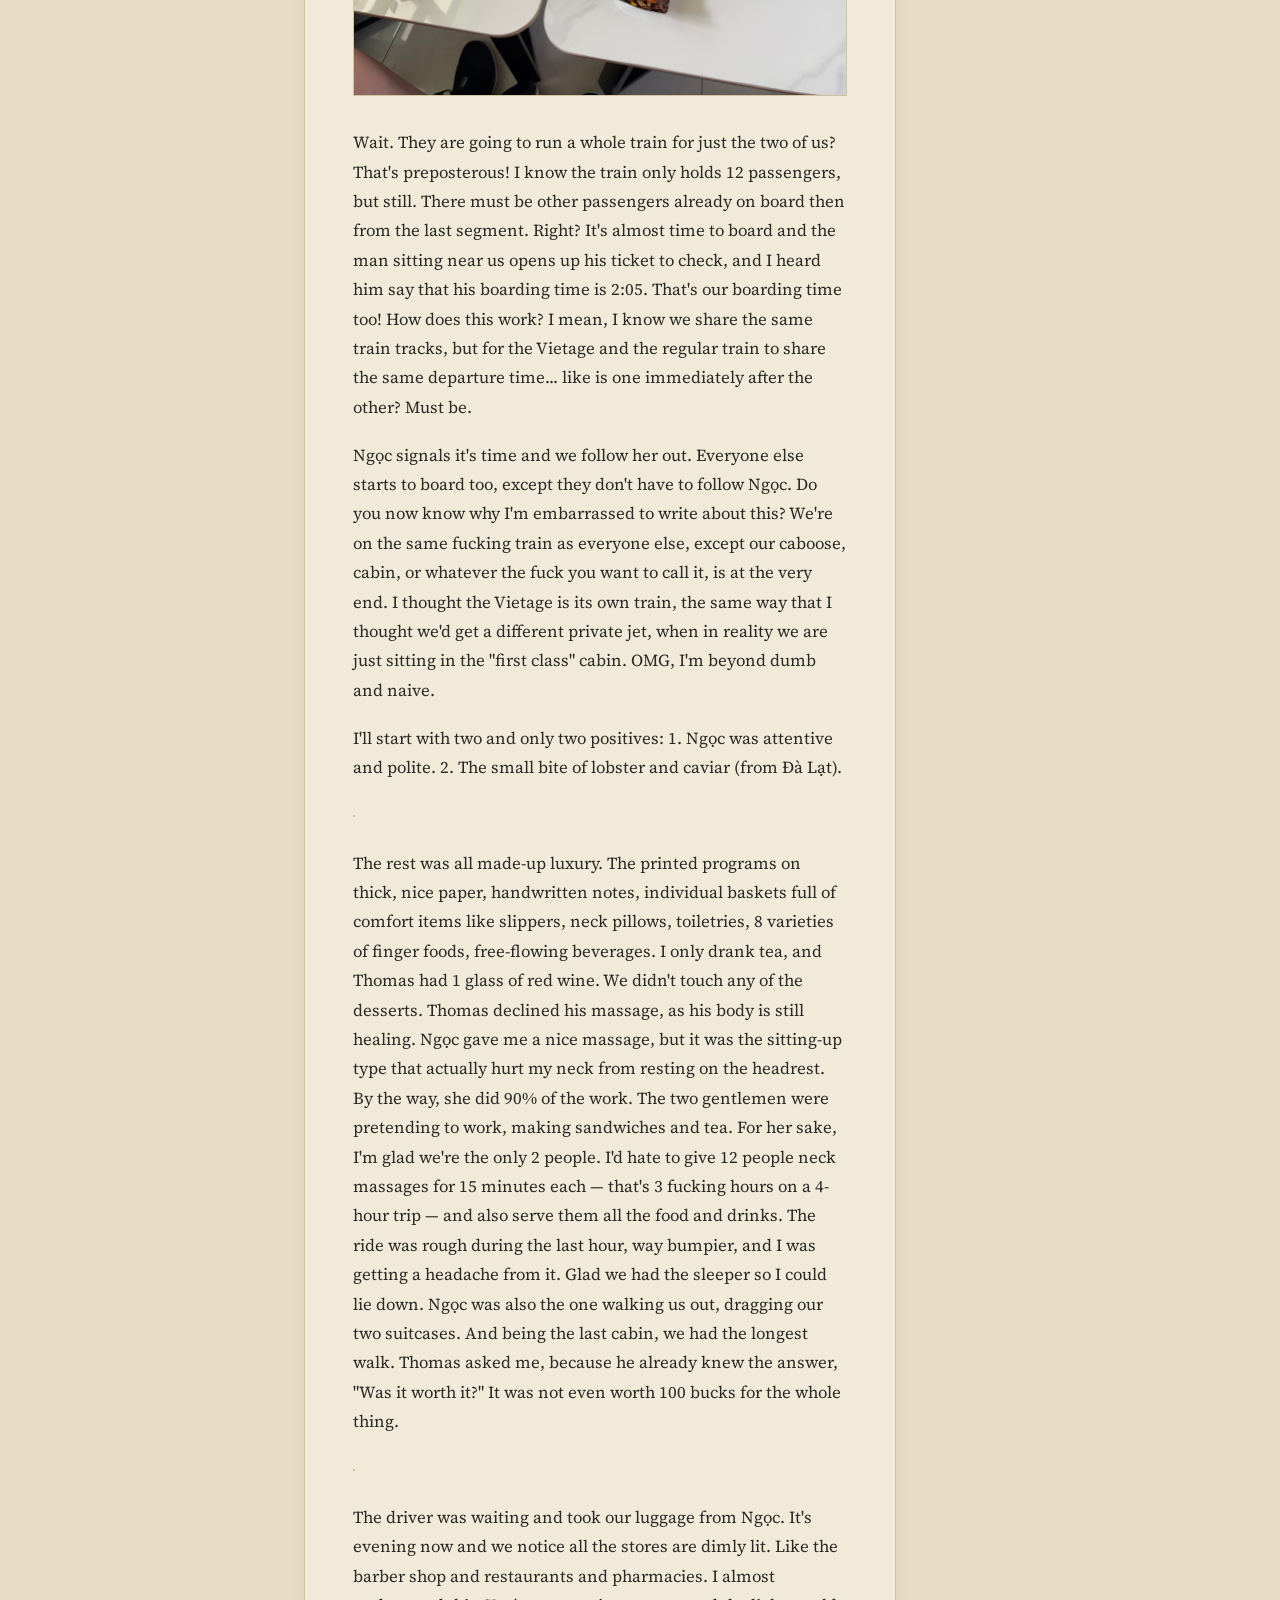
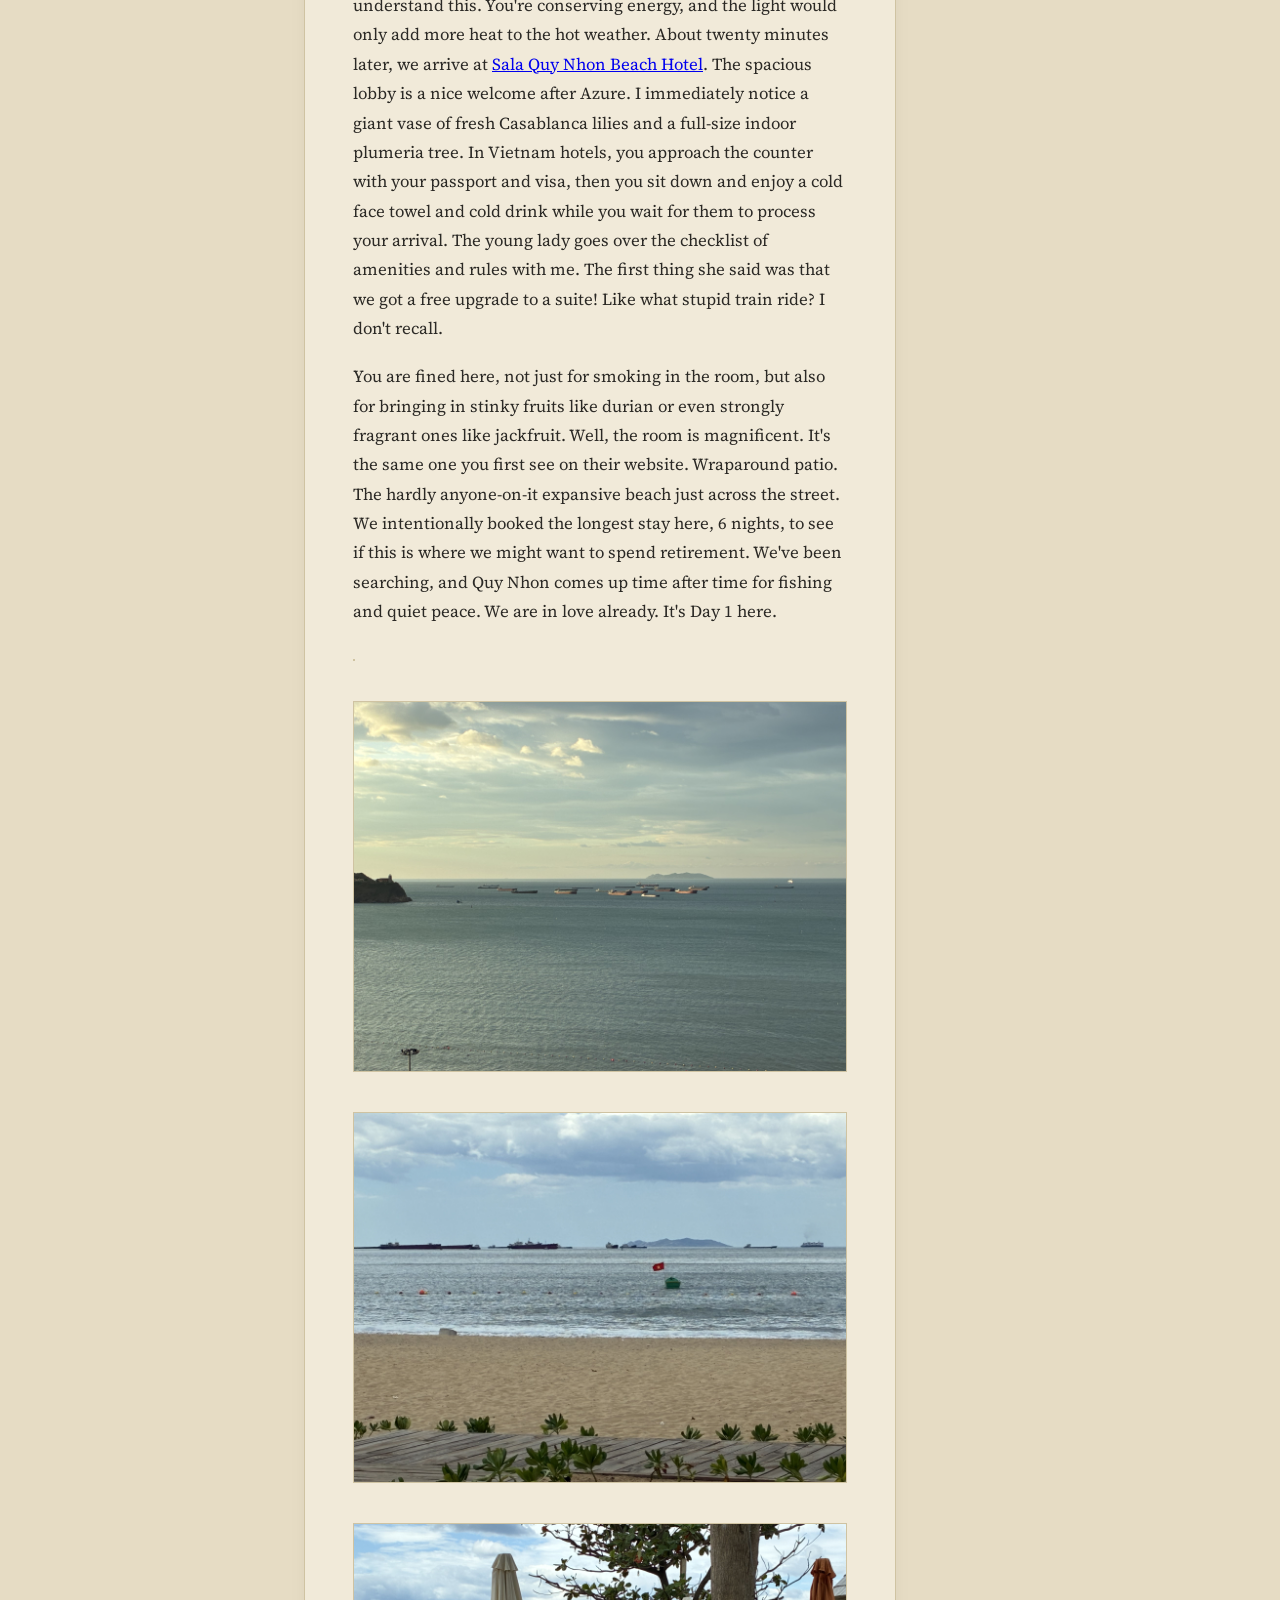
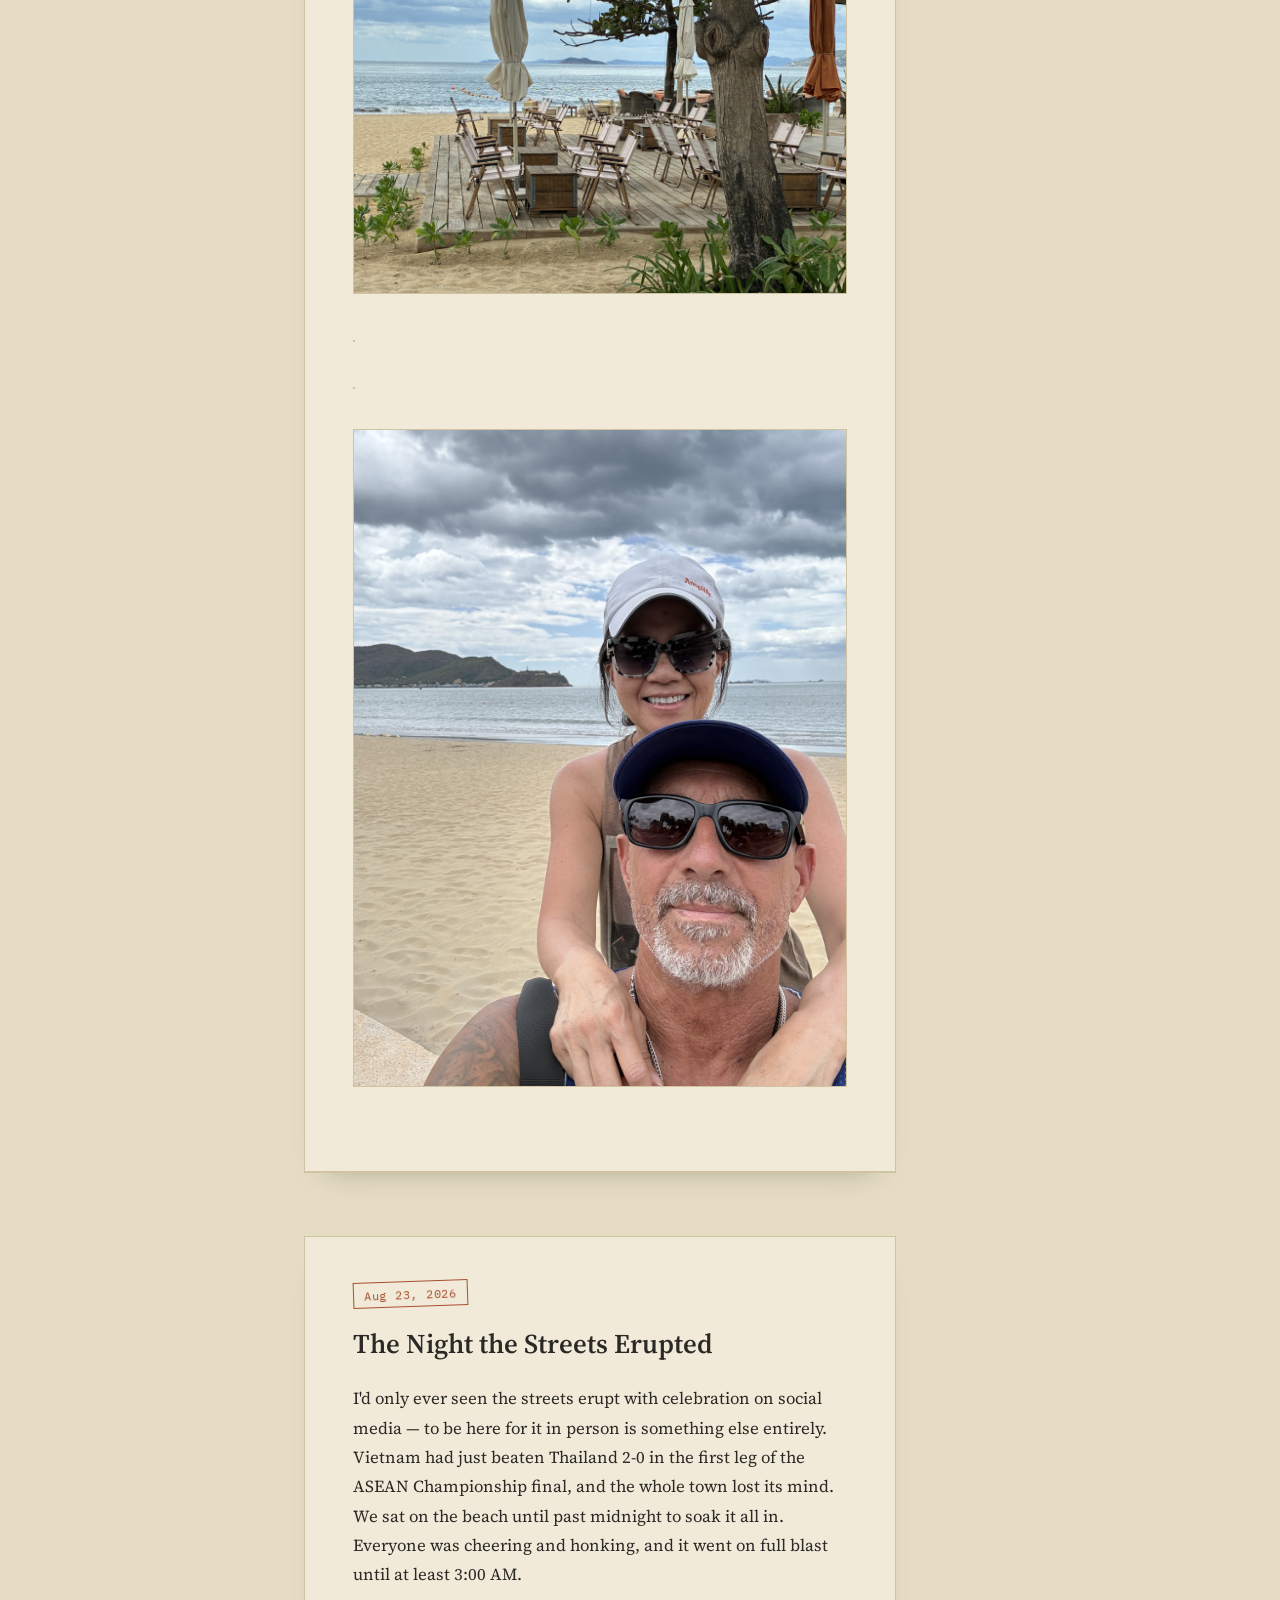
==== commit da6bba84: "Replace all remaining oversized copies of IMG_2297.MOV" ====
--- a/docs/index.html
+++ b/docs/index.html
@@ -12,6 +12,9 @@
     <div class="spine-title">Field&nbsp;Notes</div>
     <nav class="tabs">
       <div class="tab-month">August 2026</div>
+      <a class="tab-entry" href="#2026-08-30"><span class="tab-day">30</span><span class="tab-label">August 30, 2026</span></a>
+      <a class="tab-entry" href="#2026-08-29"><span class="tab-day">29</span><span class="tab-label">August 29, 2026</span></a>
+      <a class="tab-entry" href="#2026-08-28"><span class="tab-day">28</span><span class="tab-label">August 28, 2026</span></a>
       <a class="tab-entry" href="#2026-08-27"><span class="tab-day">27</span><span class="tab-label">The Driver Who Knew Better</span></a>
       <a class="tab-entry" href="#2026-08-26"><span class="tab-day">26</span><span class="tab-label">Dolly Parton and a Late Vietnam Equalizer</span></a>
       <a class="tab-entry" href="#2026-08-25"><span class="tab-day">25</span><span class="tab-label">Two Hours of Salt Water and Sunlight at Kỳ Co Beach</span></a>
@@ -35,6 +38,54 @@
   </aside>
   <main class="pages">
     
+    <article class="page" id="2026-08-30">
+      <div class="stamp">
+        <span class="stamp-date">Aug 30, 2026</span>
+        
+      </div>
+      <h1>August 30, 2026</h1>
+      <div class="prose">
+        <p><img alt="" src="images/2026-08-30/IMG_2309.jpeg" /></p>
+<p><img alt="" src="images/2026-08-30/IMG_2302.jpeg" /></p>
+<p><img alt="" src="images/2026-08-30/IMG_2306.jpeg" /></p>
+<p><img alt="" src="images/2026-08-30/IMG_2307.jpeg" /></p>
+<p><img alt="" src="images/2026-08-30/IMG_2311.jpeg" /></p>
+      </div>
+    </article>
+
+
+    <article class="page" id="2026-08-29">
+      <div class="stamp">
+        <span class="stamp-date">Aug 29, 2026</span>
+        
+      </div>
+      <h1>August 29, 2026</h1>
+      <div class="prose">
+        <p><img alt="" src="images/2026-08-29/IMG_2298.jpeg" /></p>
+<p><img alt="" src="images/2026-08-29/IMG_2299.jpeg" /></p>
+<p><img alt="" src="images/2026-08-29/IMG_2300.jpeg" /></p>
+      </div>
+    </article>
+
+
+    <article class="page" id="2026-08-28">
+      <div class="stamp">
+        <span class="stamp-date">Aug 28, 2026</span>
+        
+      </div>
+      <h1>August 28, 2026</h1>
+      <div class="prose">
+        <p><img alt="" src="images/2026-08-28/IMG_2294.jpeg" /></p>
+<video controls src="images/2026-08-28/IMG_2297.MOV"></video>
+
+<p><img alt="" src="images/2026-08-28/IMG_2295.jpeg" /></p>
+<p><img alt="" src="images/2026-08-28/IMG_2292.jpeg" /></p>
+<p><img alt="" src="images/2026-08-28/IMG_2293.jpeg" /></p>
+<p><img alt="" src="images/2026-08-28/IMG_2296.jpeg" /></p>
+      </div>
+    </article>
+
+
     <article class="page" id="2026-08-27">
       <div class="stamp">
         <span class="stamp-date">Aug 27, 2026</span>
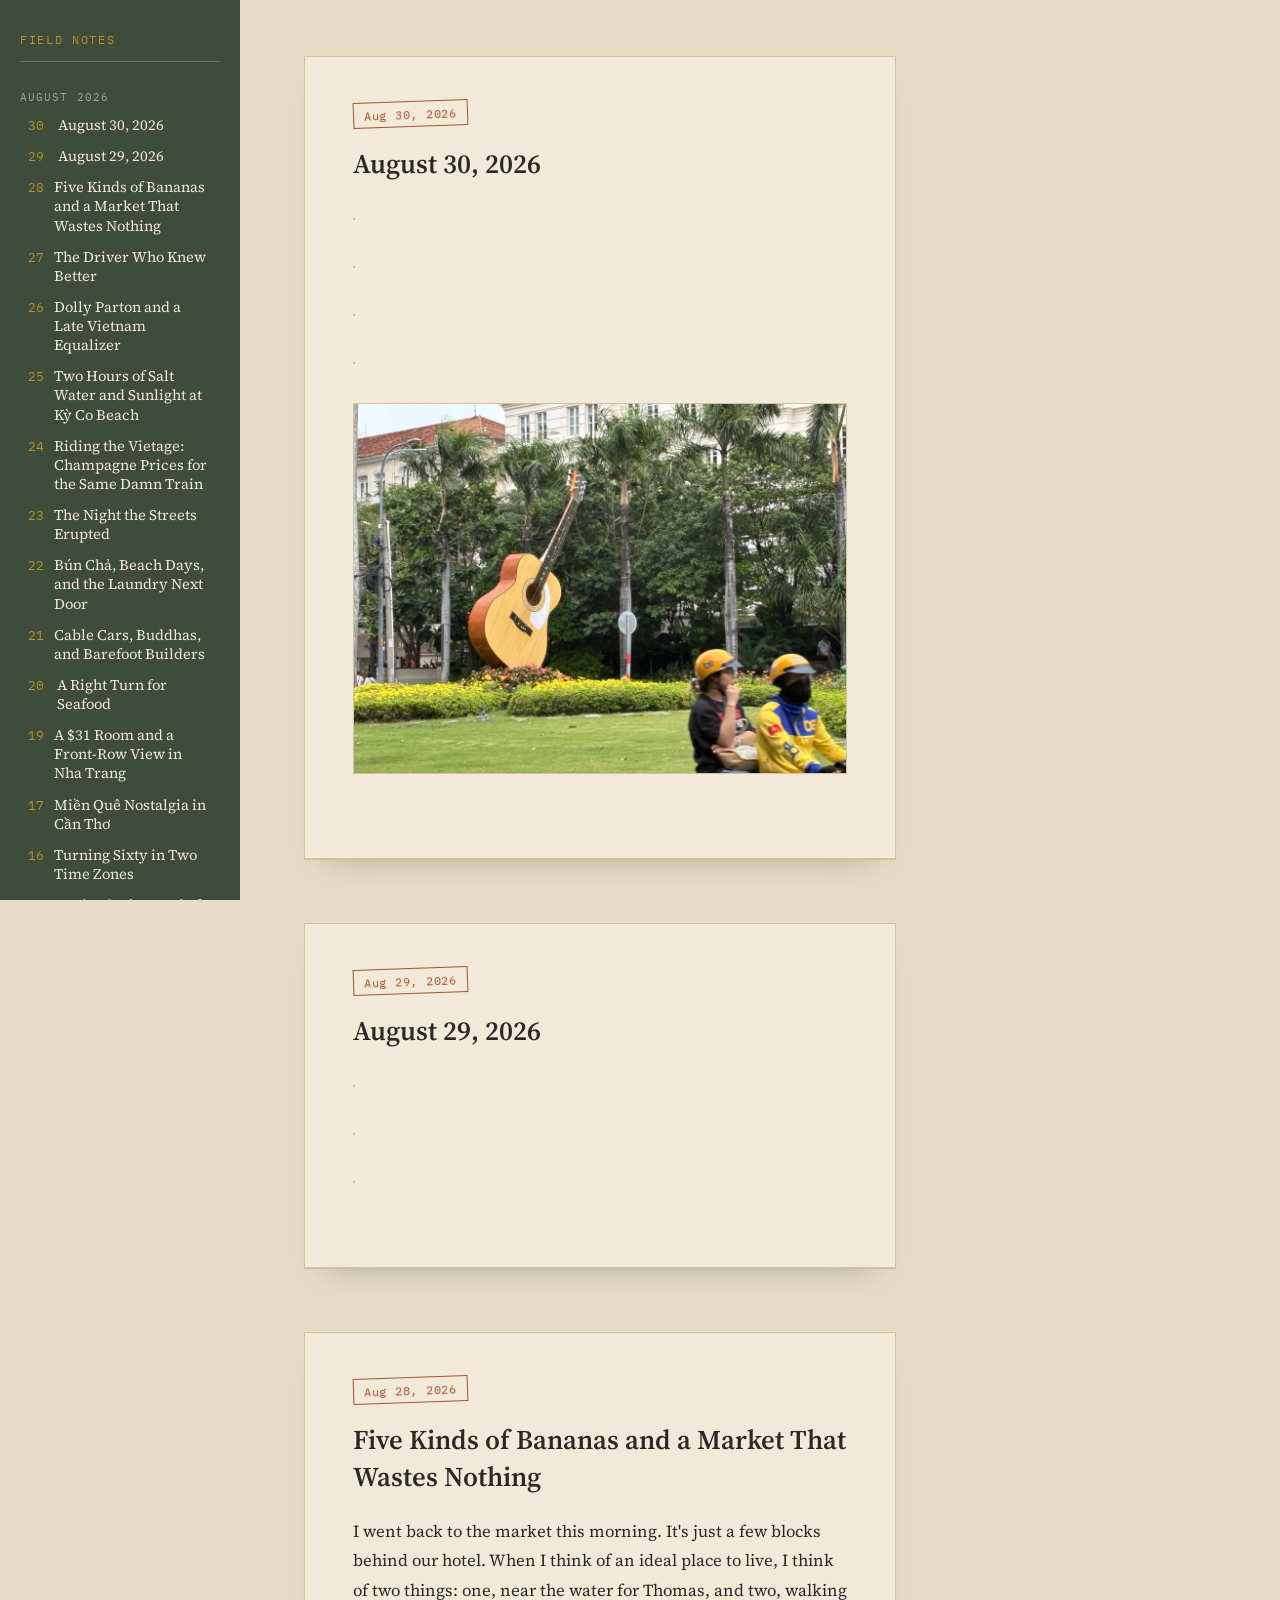
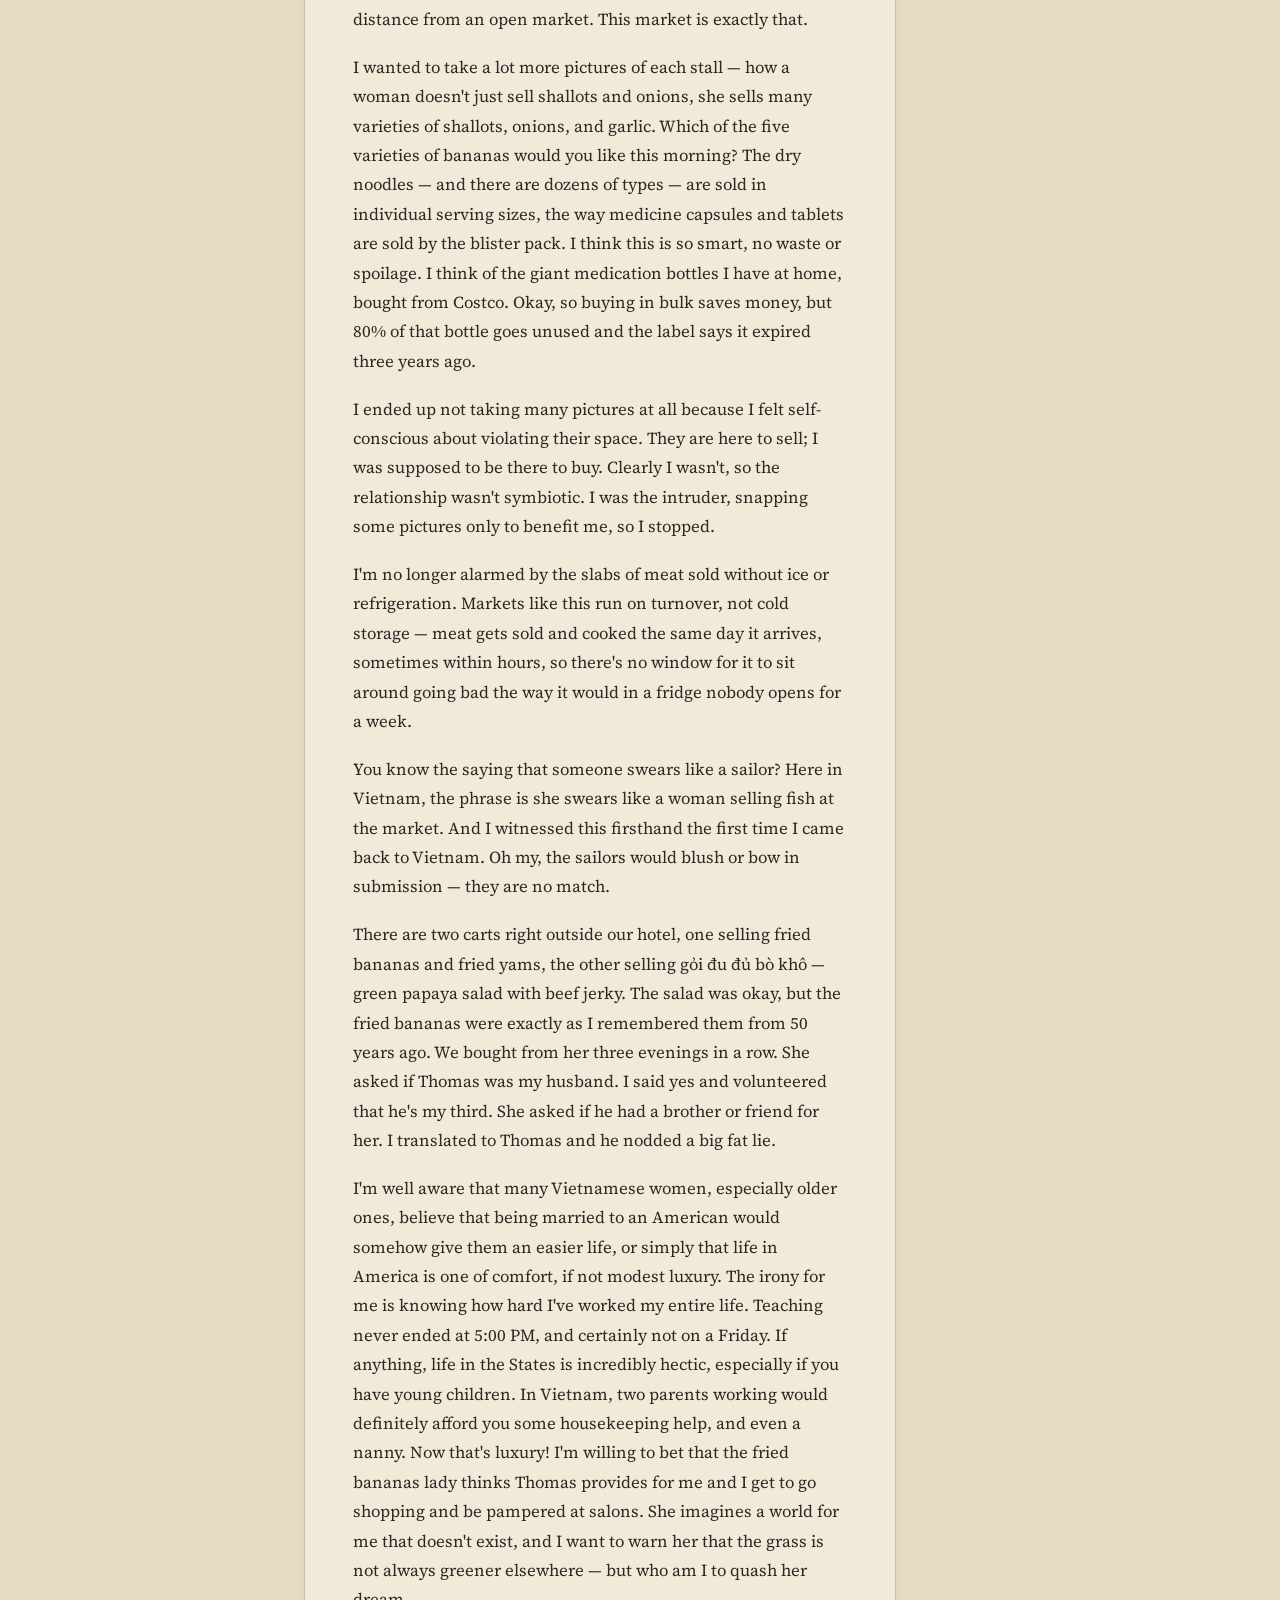
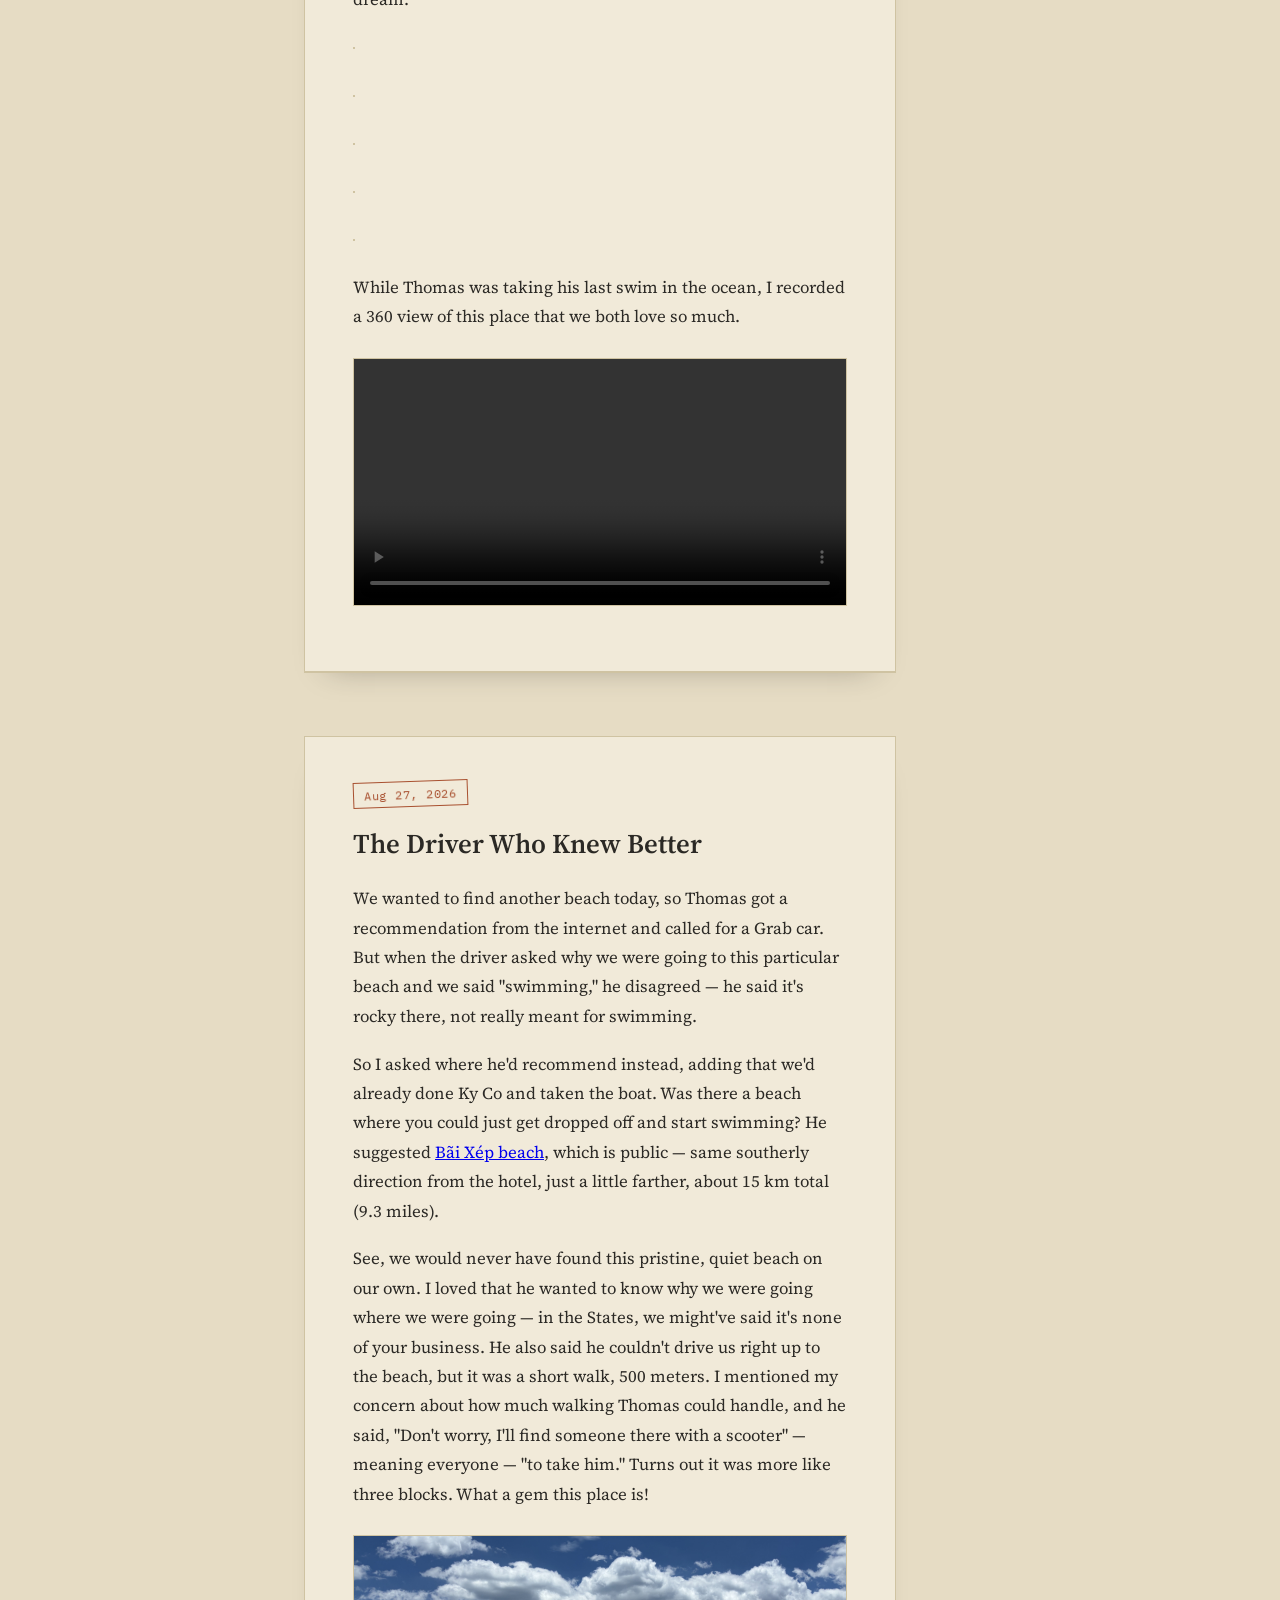
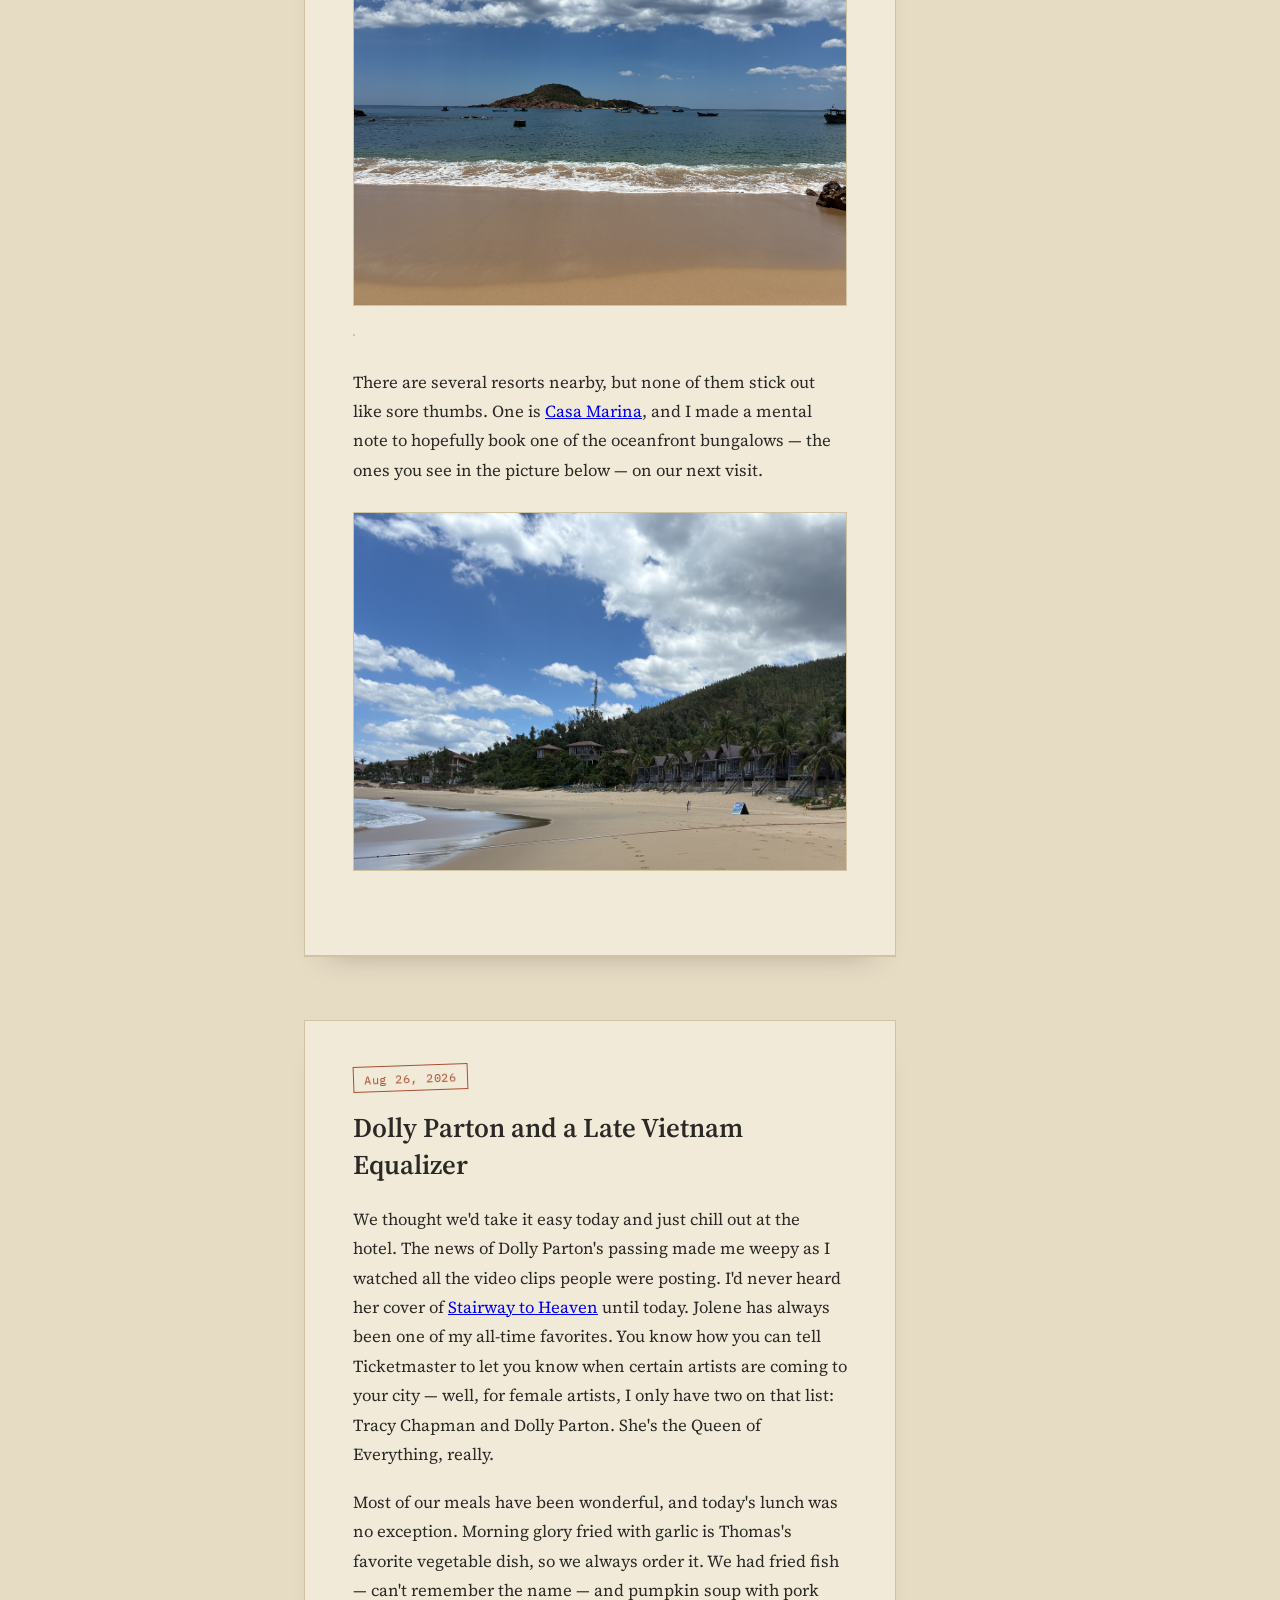
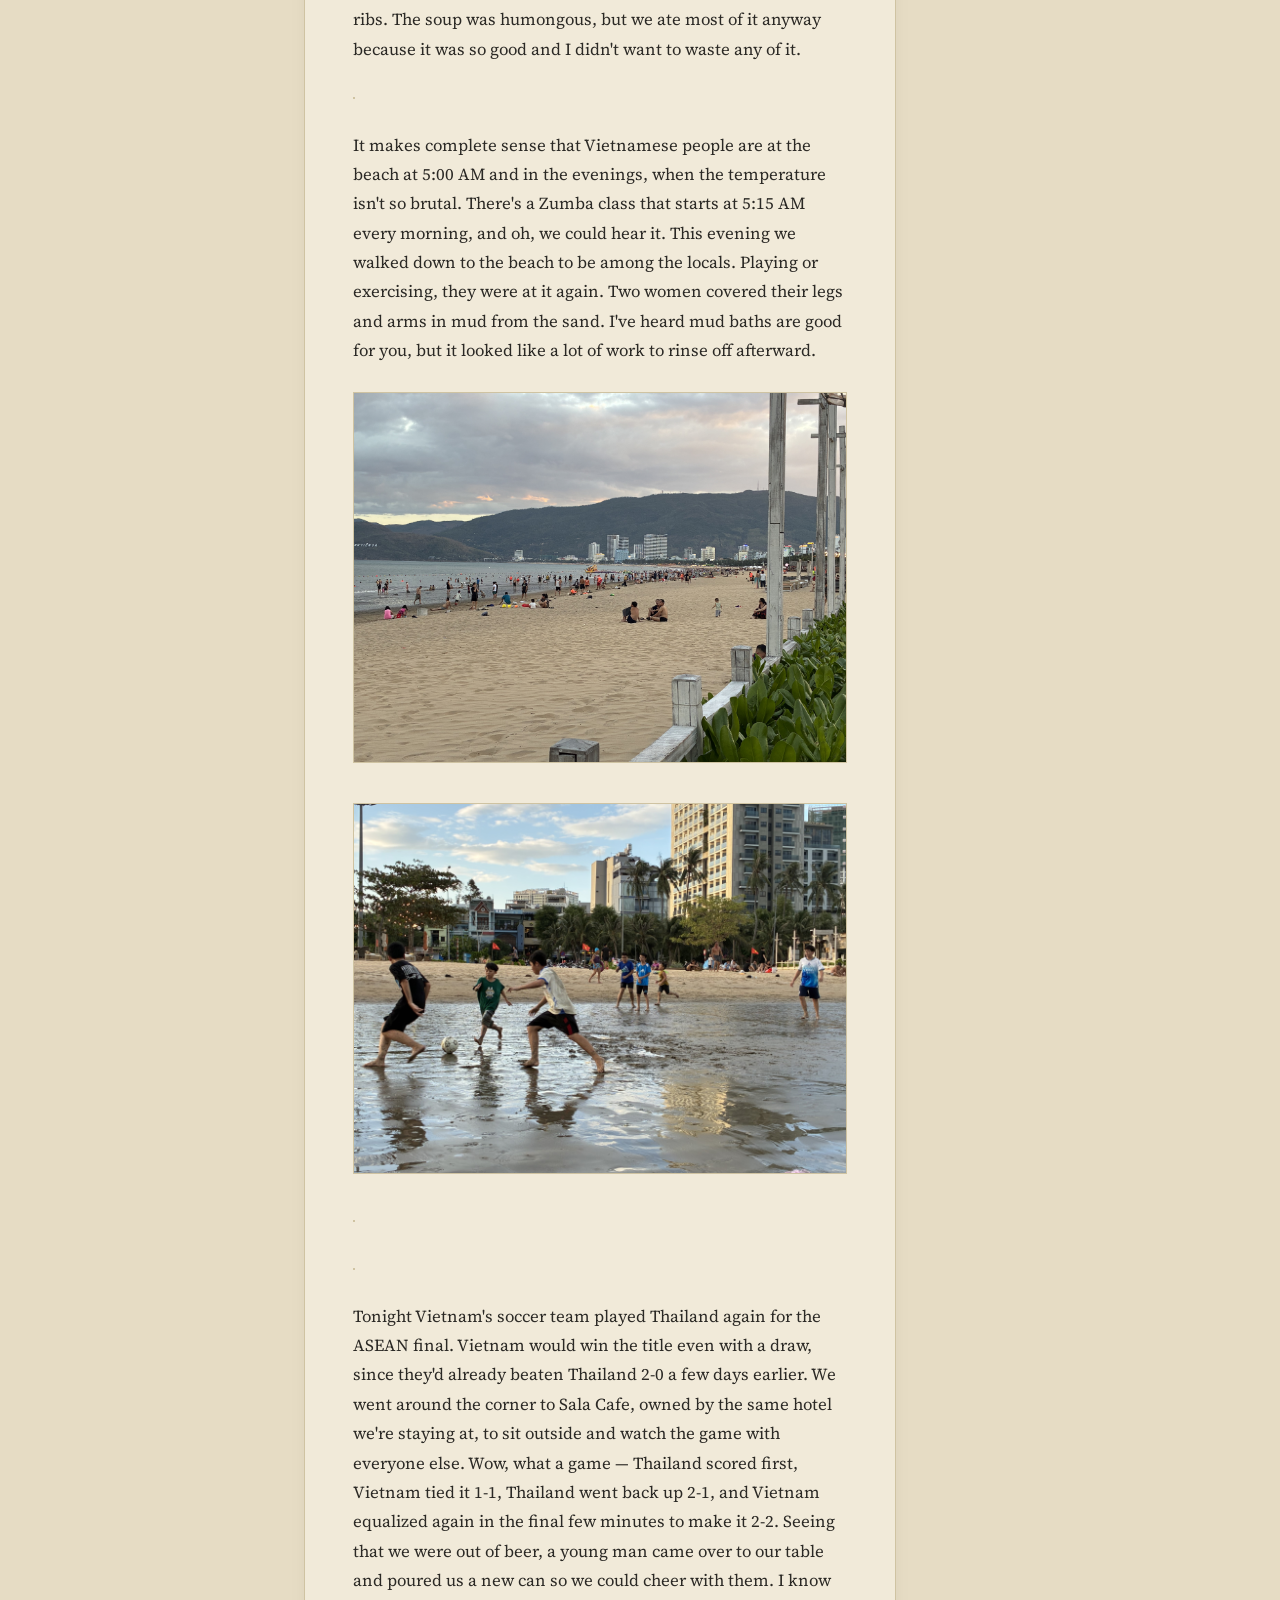
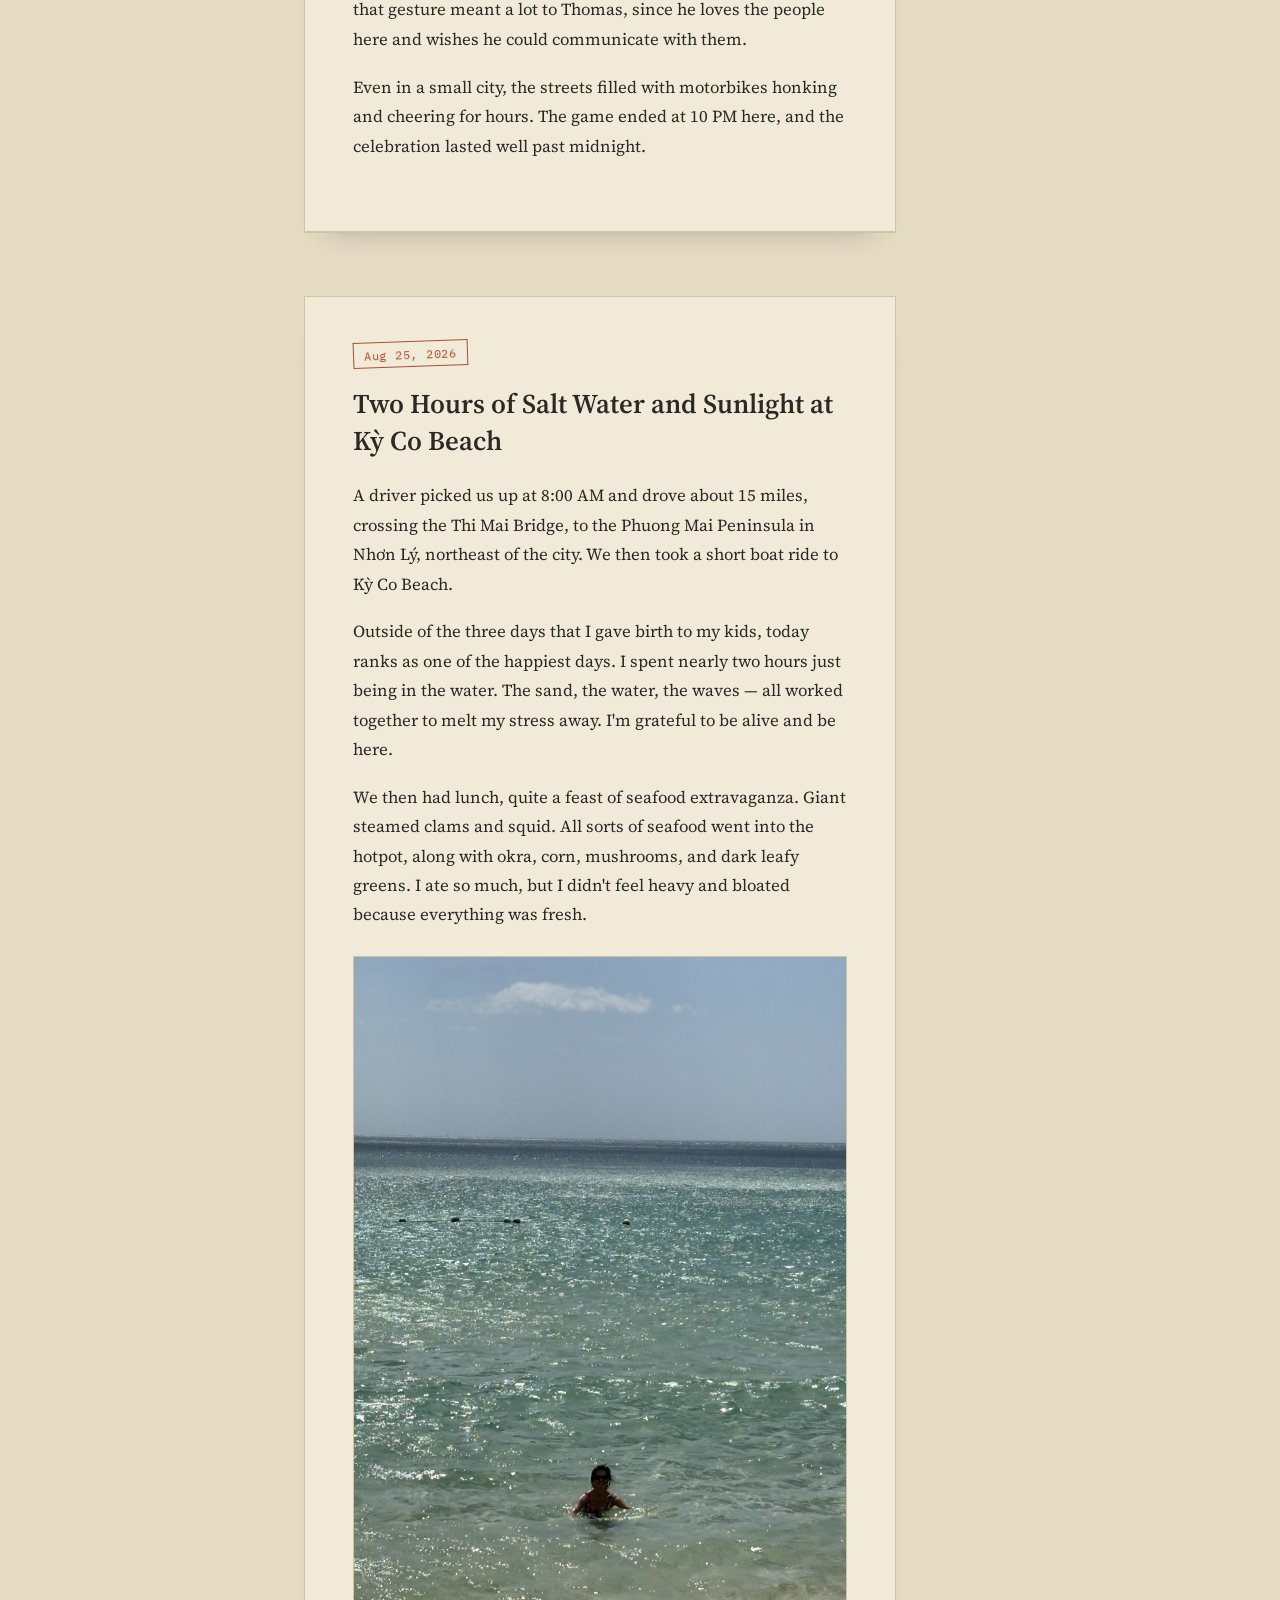
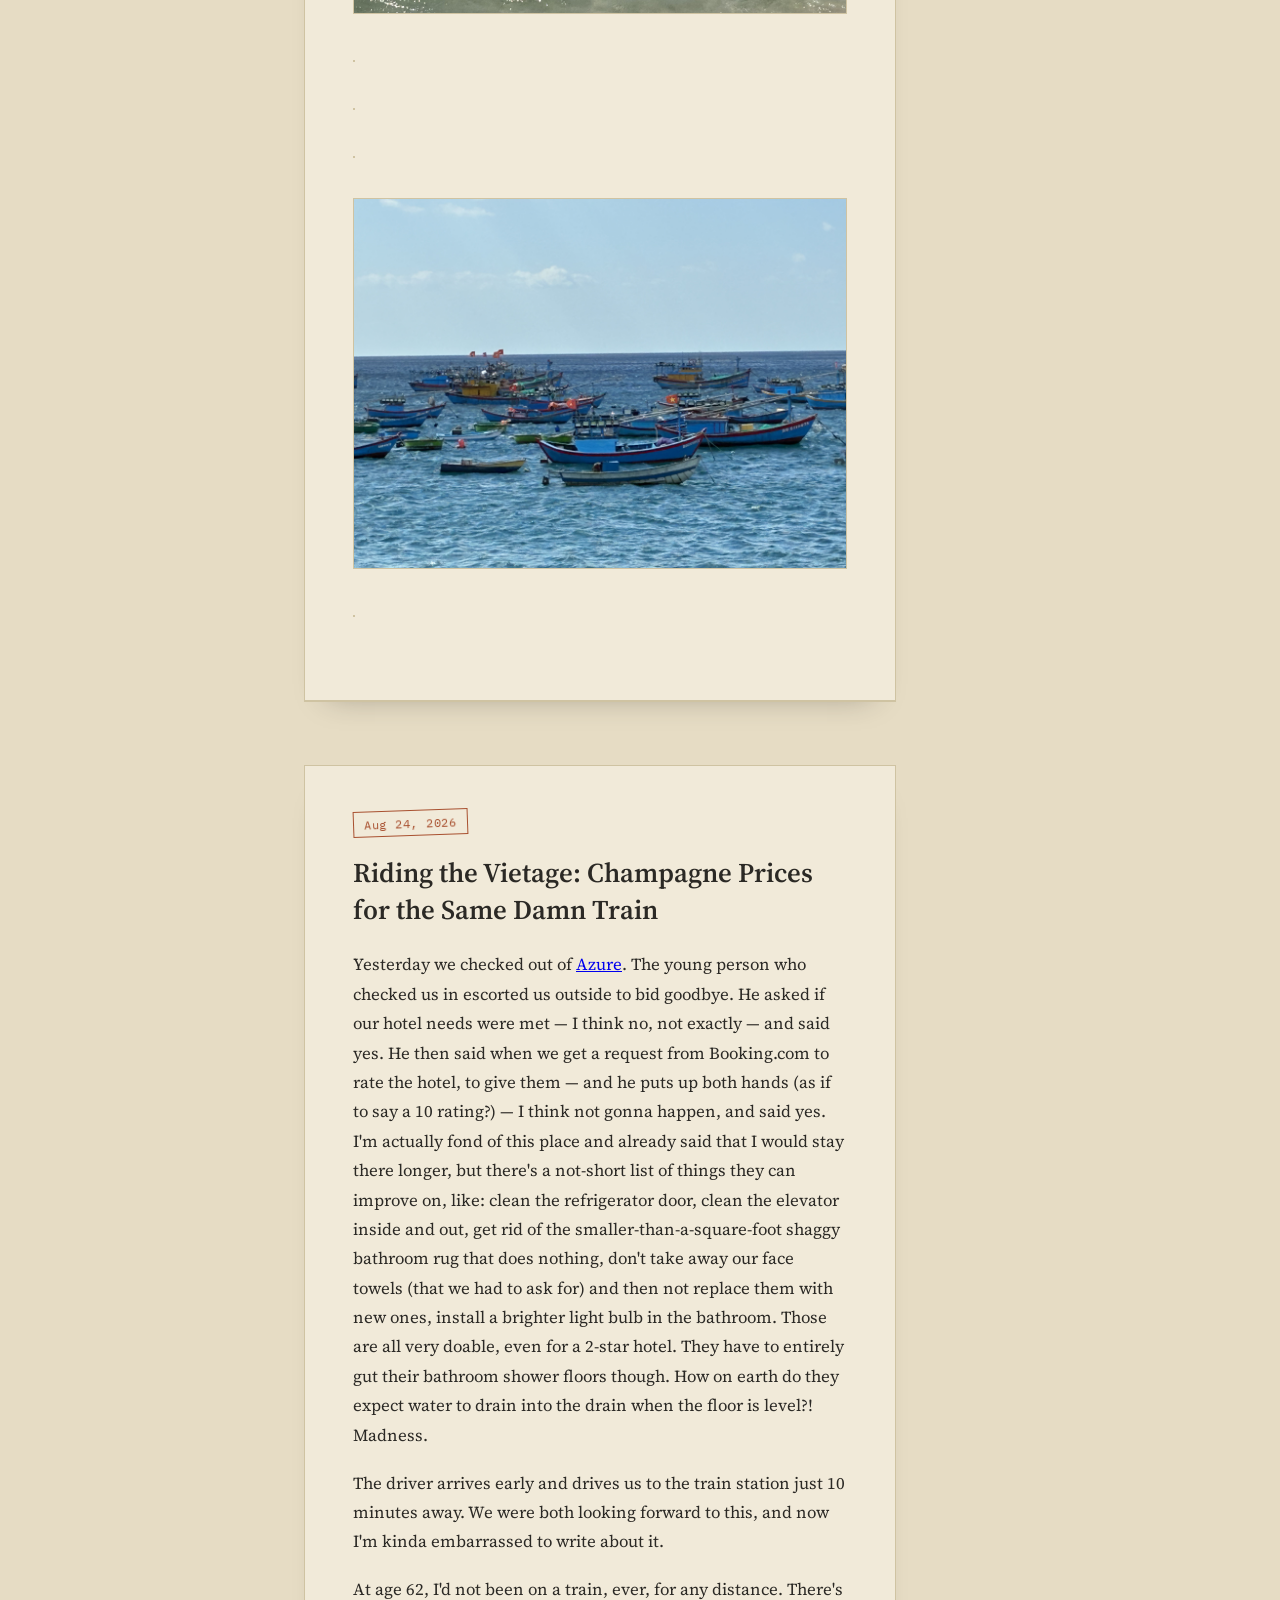
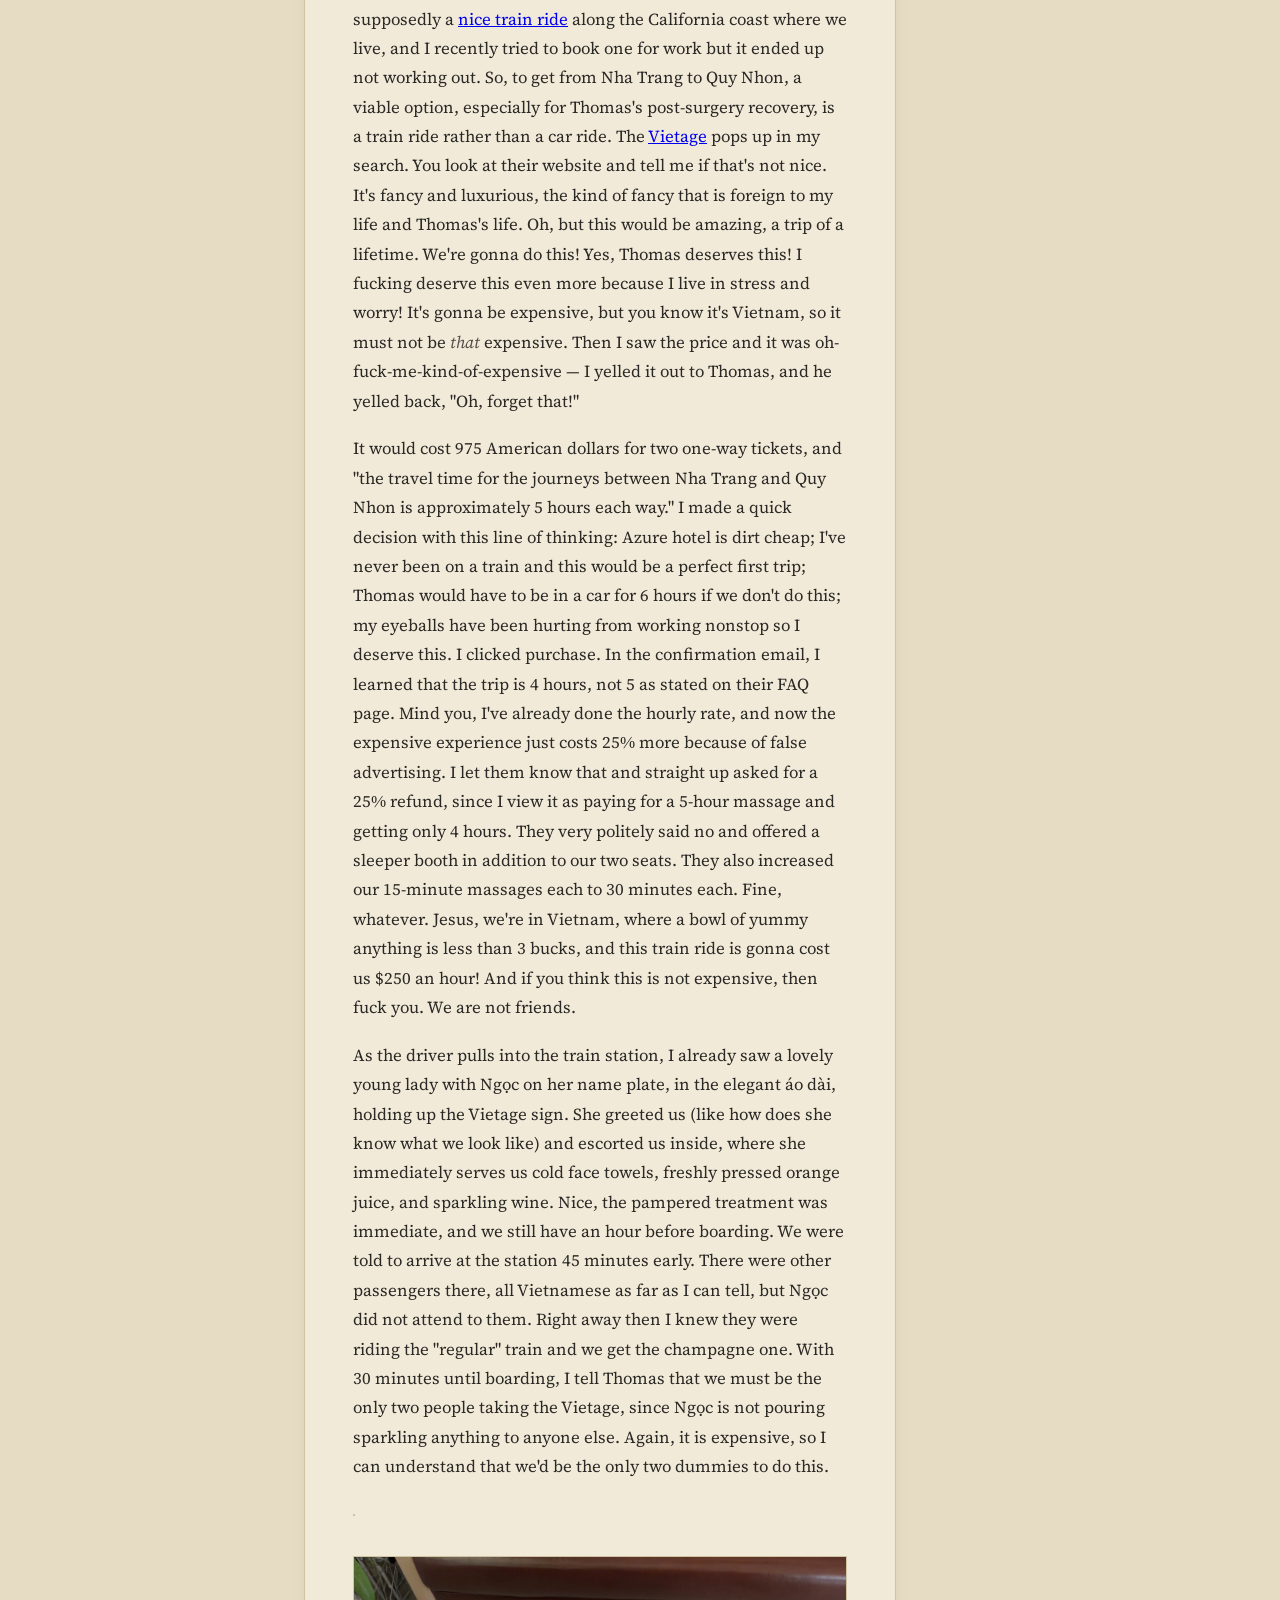
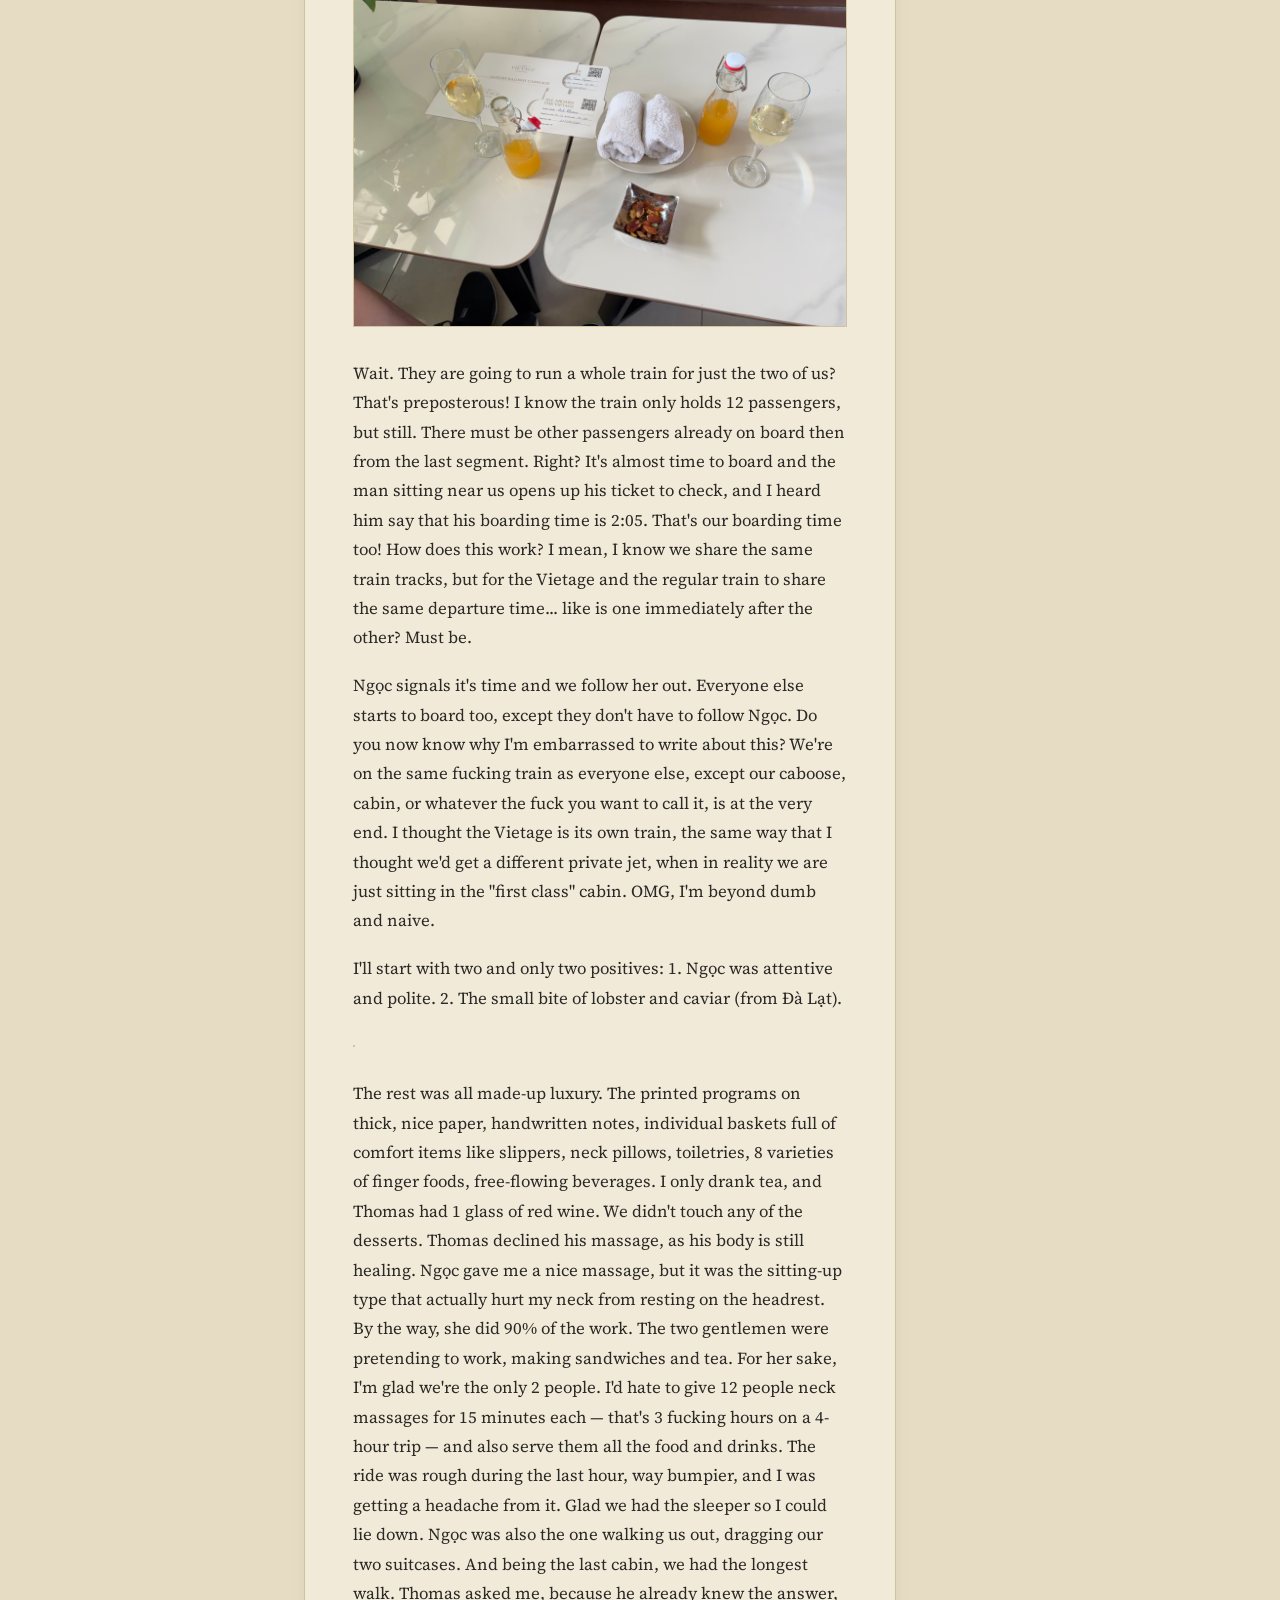
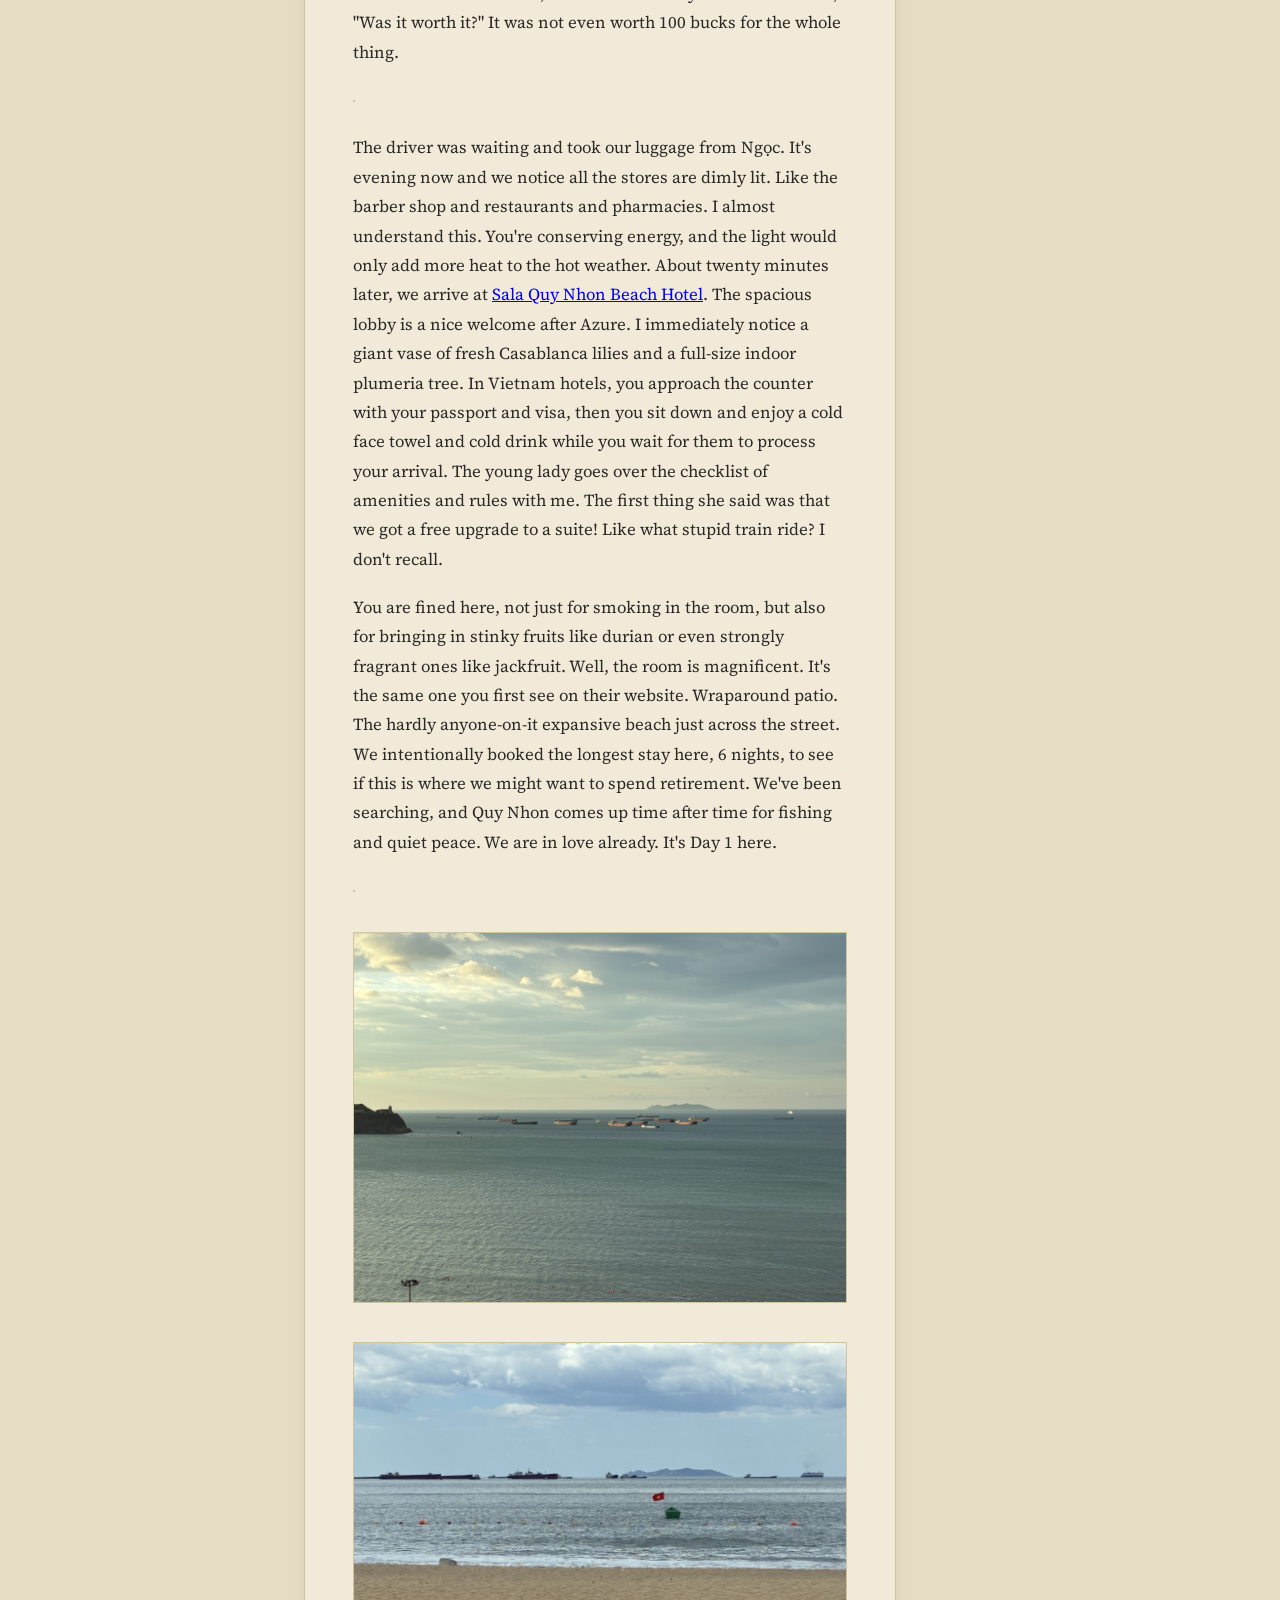
==== commit b426911b: "Update: 2026-08-31 08:35" ====
--- a/docs/index.html
+++ b/docs/index.html
@@ -14,7 +14,7 @@
       <div class="tab-month">August 2026</div>
       <a class="tab-entry" href="#2026-08-30"><span class="tab-day">30</span><span class="tab-label">August 30, 2026</span></a>
       <a class="tab-entry" href="#2026-08-29"><span class="tab-day">29</span><span class="tab-label">August 29, 2026</span></a>
-      <a class="tab-entry" href="#2026-08-28"><span class="tab-day">28</span><span class="tab-label">August 28, 2026</span></a>
+      <a class="tab-entry" href="#2026-08-28"><span class="tab-day">28</span><span class="tab-label">Five Kinds of Bananas and a Market That Wastes Nothing</span></a>
       <a class="tab-entry" href="#2026-08-27"><span class="tab-day">27</span><span class="tab-label">The Driver Who Knew Better</span></a>
       <a class="tab-entry" href="#2026-08-26"><span class="tab-day">26</span><span class="tab-label">Dolly Parton and a Late Vietnam Equalizer</span></a>
       <a class="tab-entry" href="#2026-08-25"><span class="tab-day">25</span><span class="tab-label">Two Hours of Salt Water and Sunlight at Kỳ Co Beach</span></a>
@@ -73,15 +73,22 @@
         <span class="stamp-date">Aug 28, 2026</span>
         
       </div>
-      <h1>August 28, 2026</h1>
-      <div class="prose">
-        <p><img alt="" src="images/2026-08-28/IMG_2294.jpeg" /></p>
-<video controls src="images/2026-08-28/IMG_2297.MOV"></video>
-
+      <h1>Five Kinds of Bananas and a Market That Wastes Nothing</h1>
+      <div class="prose">
+        <p>I went back to the market this morning. It's just a few blocks behind our hotel. When I think of an ideal place to live, I think of two things: one, near the water for Thomas, and two, walking distance from an open market. This market is exactly that.</p>
+<p>I wanted to take a lot more pictures of each stall — how a woman doesn't just sell shallots and onions, she sells many varieties of shallots, onions, and garlic. Which of the five varieties of bananas would you like this morning? The dry noodles — and there are dozens of types — are sold in individual serving sizes, the way medicine capsules and tablets are sold by the blister pack. I think this is so smart, no waste or spoilage. I think of the giant medication bottles I have at home, bought from Costco. Okay, so buying in bulk saves money, but 80% of that bottle goes unused and the label says it expired three years ago.</p>
+<p>I ended up not taking many pictures at all because I felt self-conscious about violating their space. They are here to sell; I was supposed to be there to buy. Clearly I wasn't, so the relationship wasn't symbiotic. I was the intruder, snapping some pictures only to benefit me, so I stopped.</p>
+<p>I'm no longer alarmed by the slabs of meat sold without ice or refrigeration. Markets like this run on turnover, not cold storage — meat gets sold and cooked the same day it arrives, sometimes within hours, so there's no window for it to sit around going bad the way it would in a fridge nobody opens for a week.</p>
+<p>You know the saying that someone swears like a sailor? Here in Vietnam, the phrase is she swears like a woman selling fish at the market. And I witnessed this firsthand the first time I came back to Vietnam. Oh my, the sailors would blush or bow in submission — they are no match.</p>
+<p>There are two carts right outside our hotel, one selling fried bananas and fried yams, the other selling gỏi đu đủ bò khô — green papaya salad with beef jerky. The salad was okay, but the fried bananas were exactly as I remembered them from 50 years ago. We bought from her three evenings in a row. She asked if Thomas was my husband. I said yes and volunteered that he's my third. She asked if he had a brother or friend for her. I translated to Thomas and he nodded a big fat lie.</p>
+<p>I'm well aware that many Vietnamese women, especially older ones, believe that being married to an American would somehow give them an easier life, or simply that life in America is one of comfort, if not modest luxury. The irony for me is knowing how hard I've worked my entire life. Teaching never ended at 5:00 PM, and certainly not on a Friday. If anything, life in the States is incredibly hectic, especially if you have young children. In Vietnam, two parents working would definitely afford you some housekeeping help, and even a nanny. Now that's luxury! I'm willing to bet that the fried bananas lady thinks Thomas provides for me and I get to go shopping and be pampered at salons. She imagines a world for me that doesn't exist, and I want to warn her that the grass is not always greener elsewhere — but who am I to quash her dream.</p>
+<p><img alt="" src="images/2026-08-28/IMG_2294.jpeg" /></p>
 <p><img alt="" src="images/2026-08-28/IMG_2295.jpeg" /></p>
 <p><img alt="" src="images/2026-08-28/IMG_2292.jpeg" /></p>
 <p><img alt="" src="images/2026-08-28/IMG_2293.jpeg" /></p>
 <p><img alt="" src="images/2026-08-28/IMG_2296.jpeg" /></p>
+<p>While Thomas was taking his last swim in the ocean, I recorded a 360 view of this place that we both love so much.</p>
+<video controls src="images/2026-08-28/IMG_2297.MOV"></video>
       </div>
     </article>
 
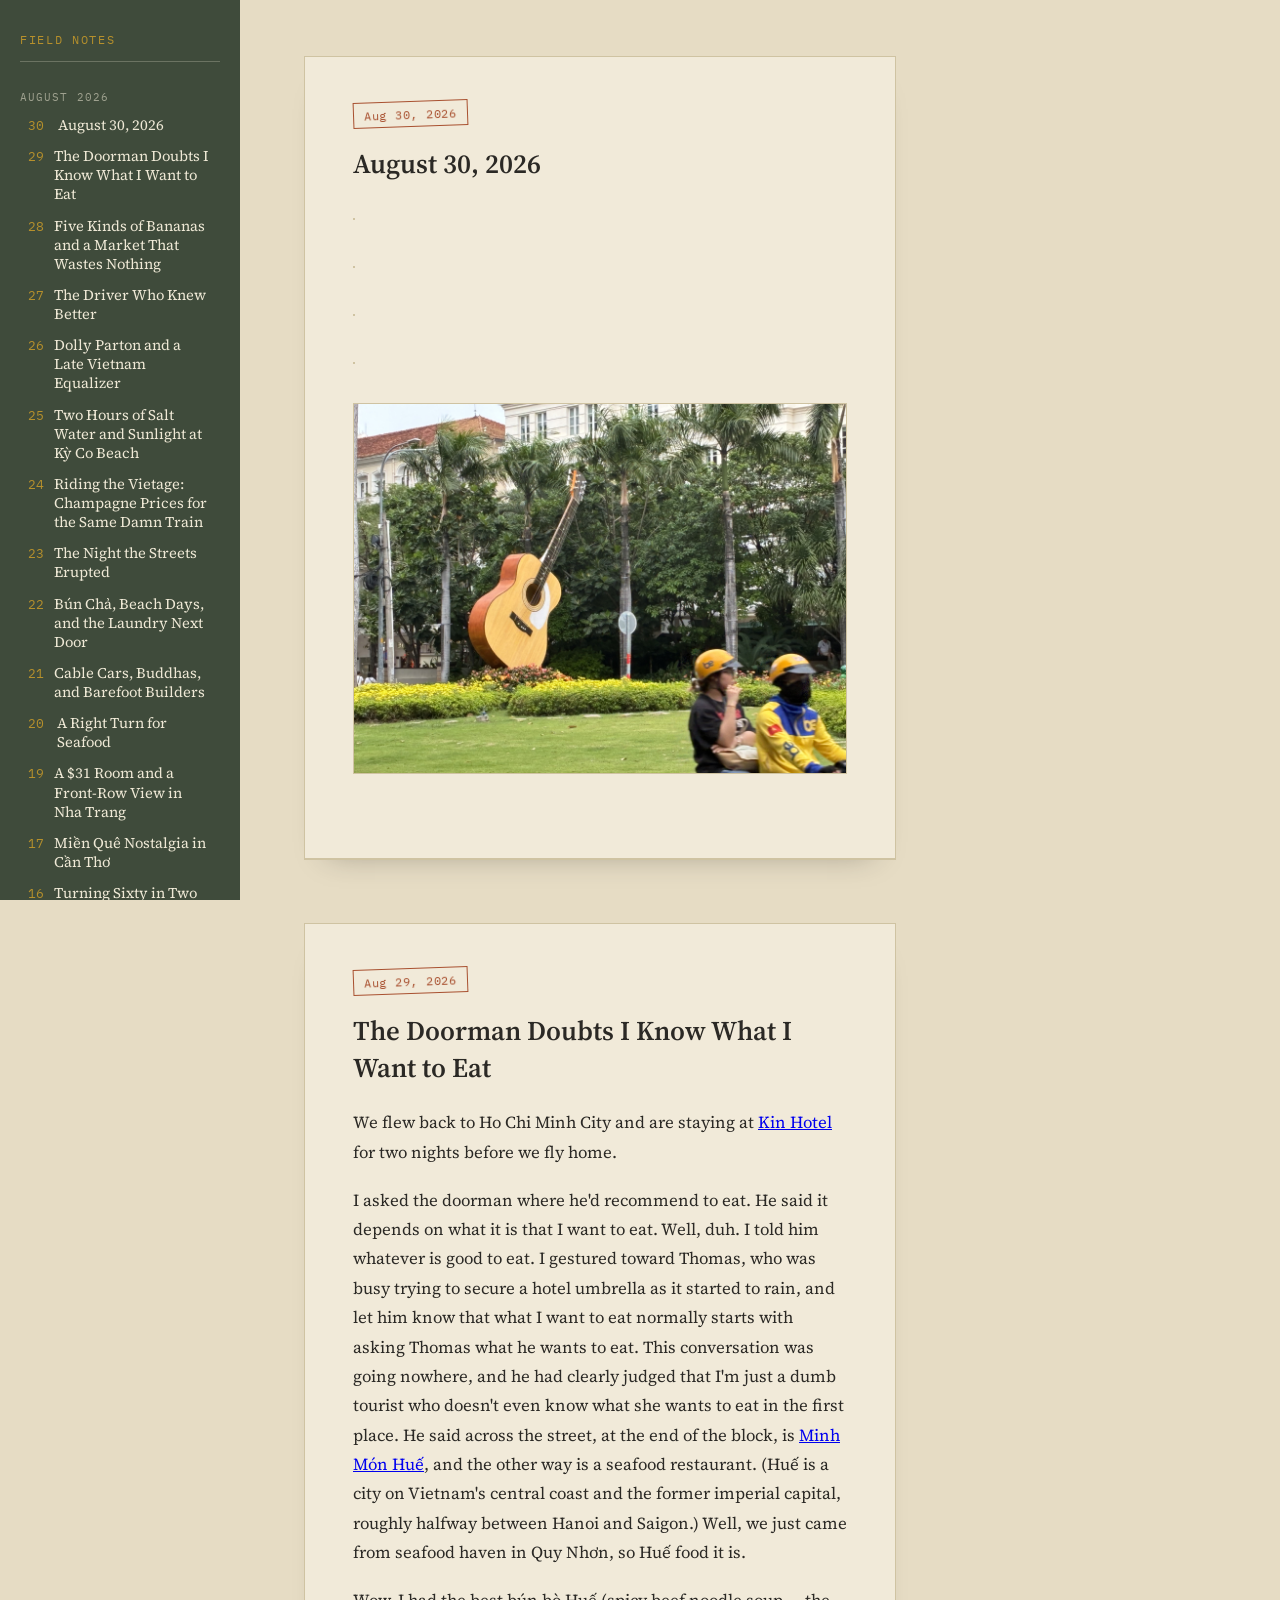
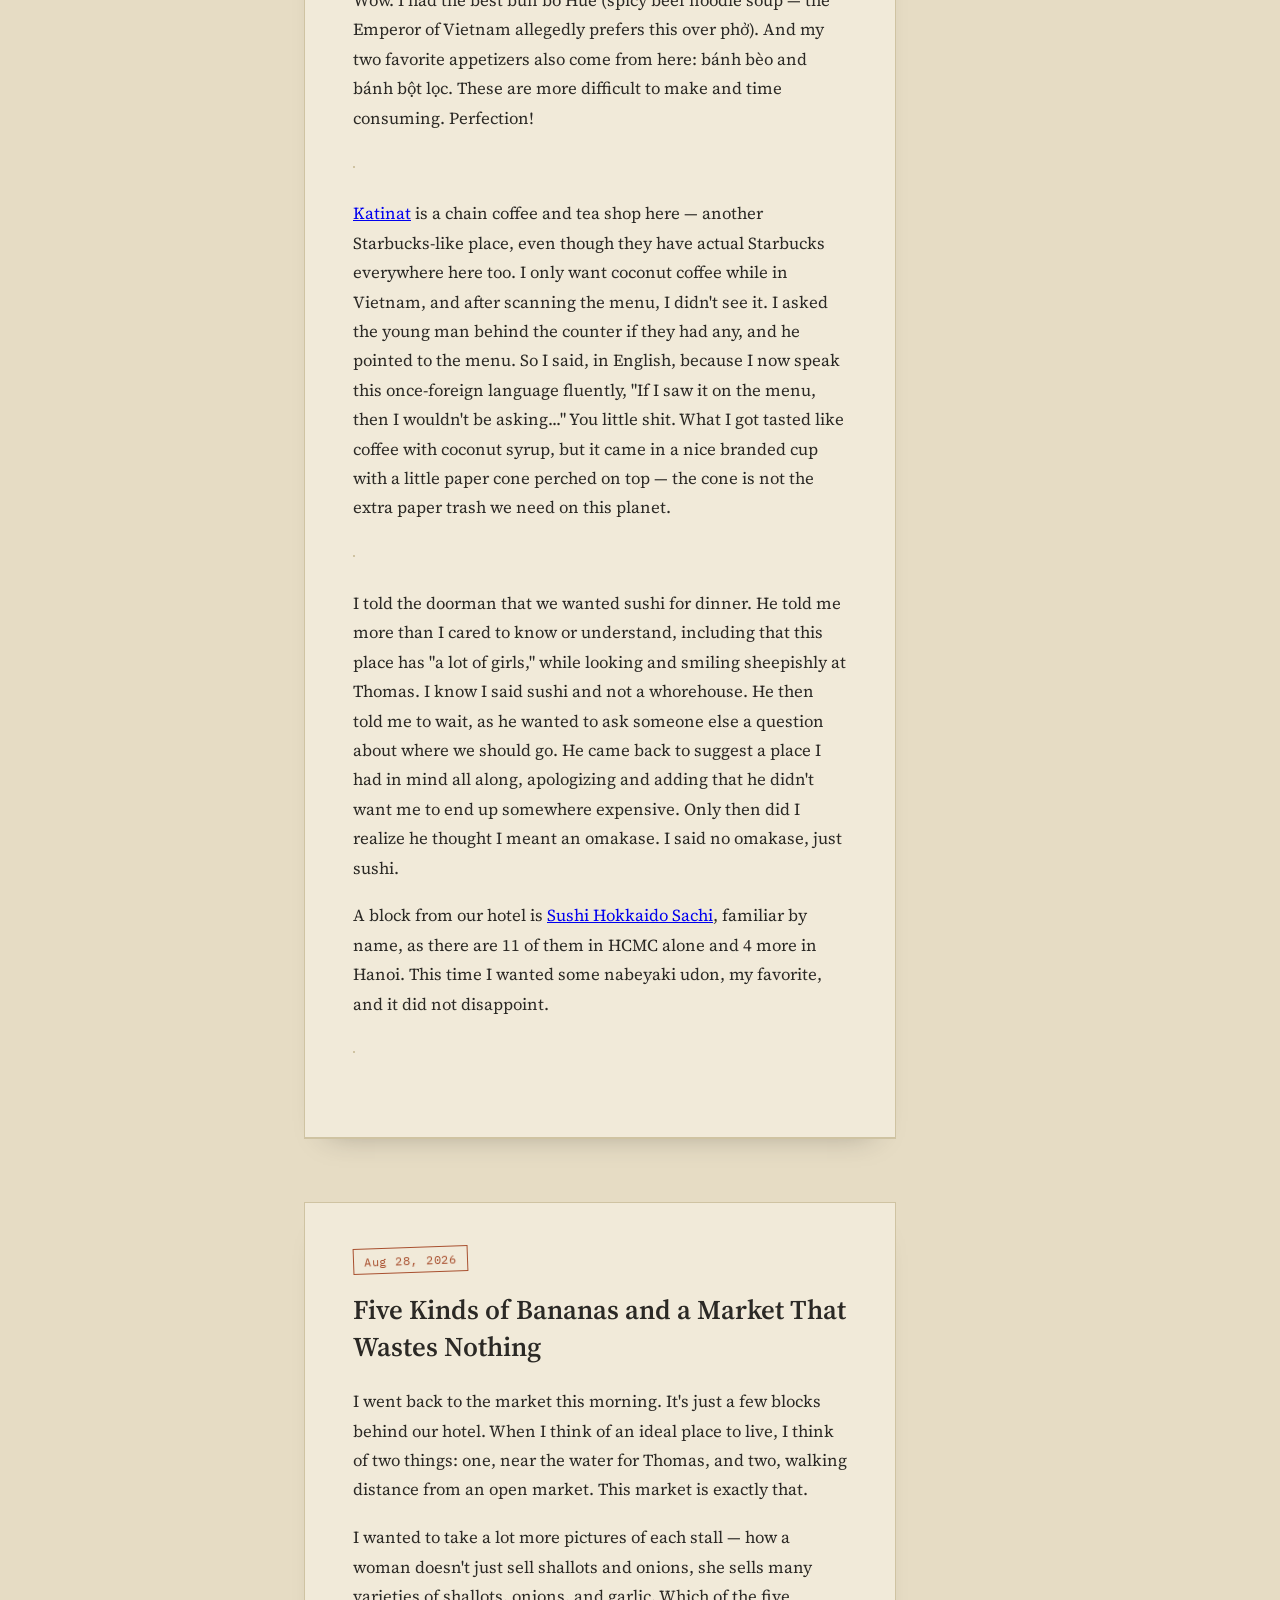
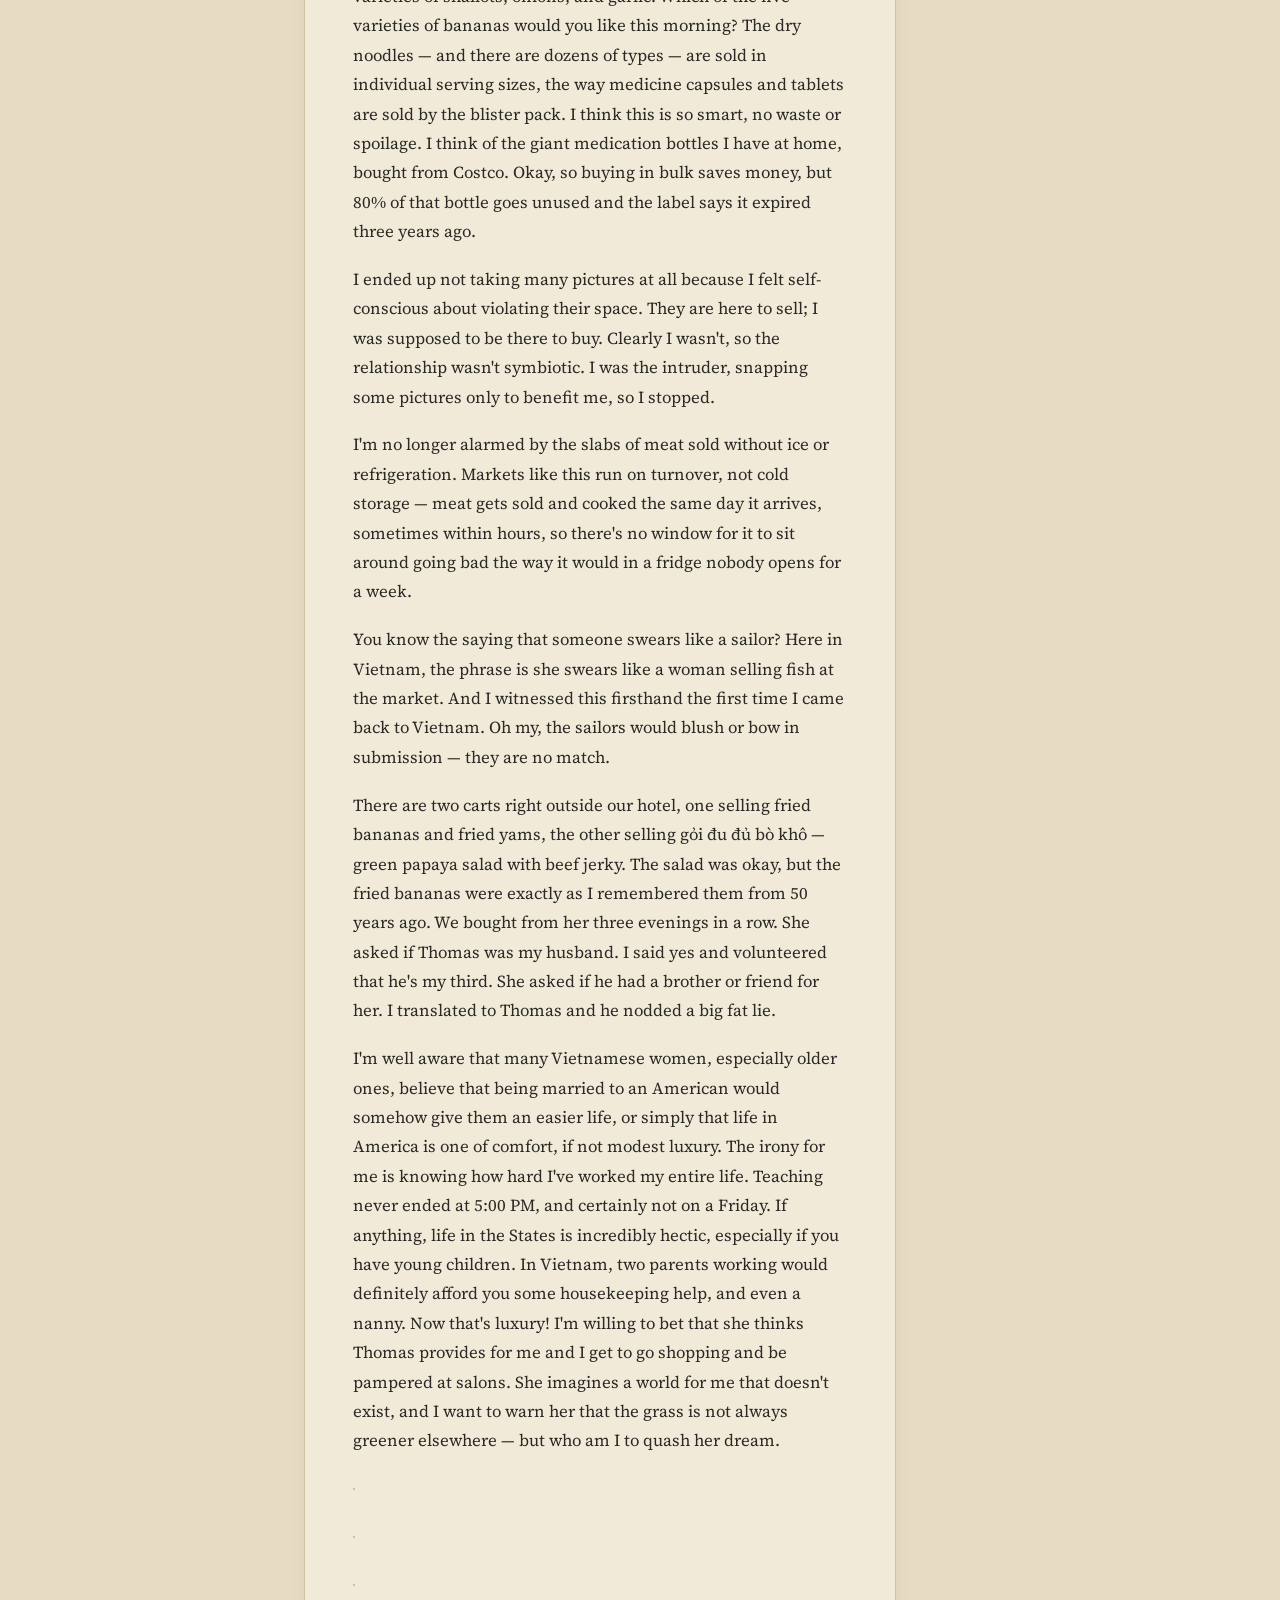
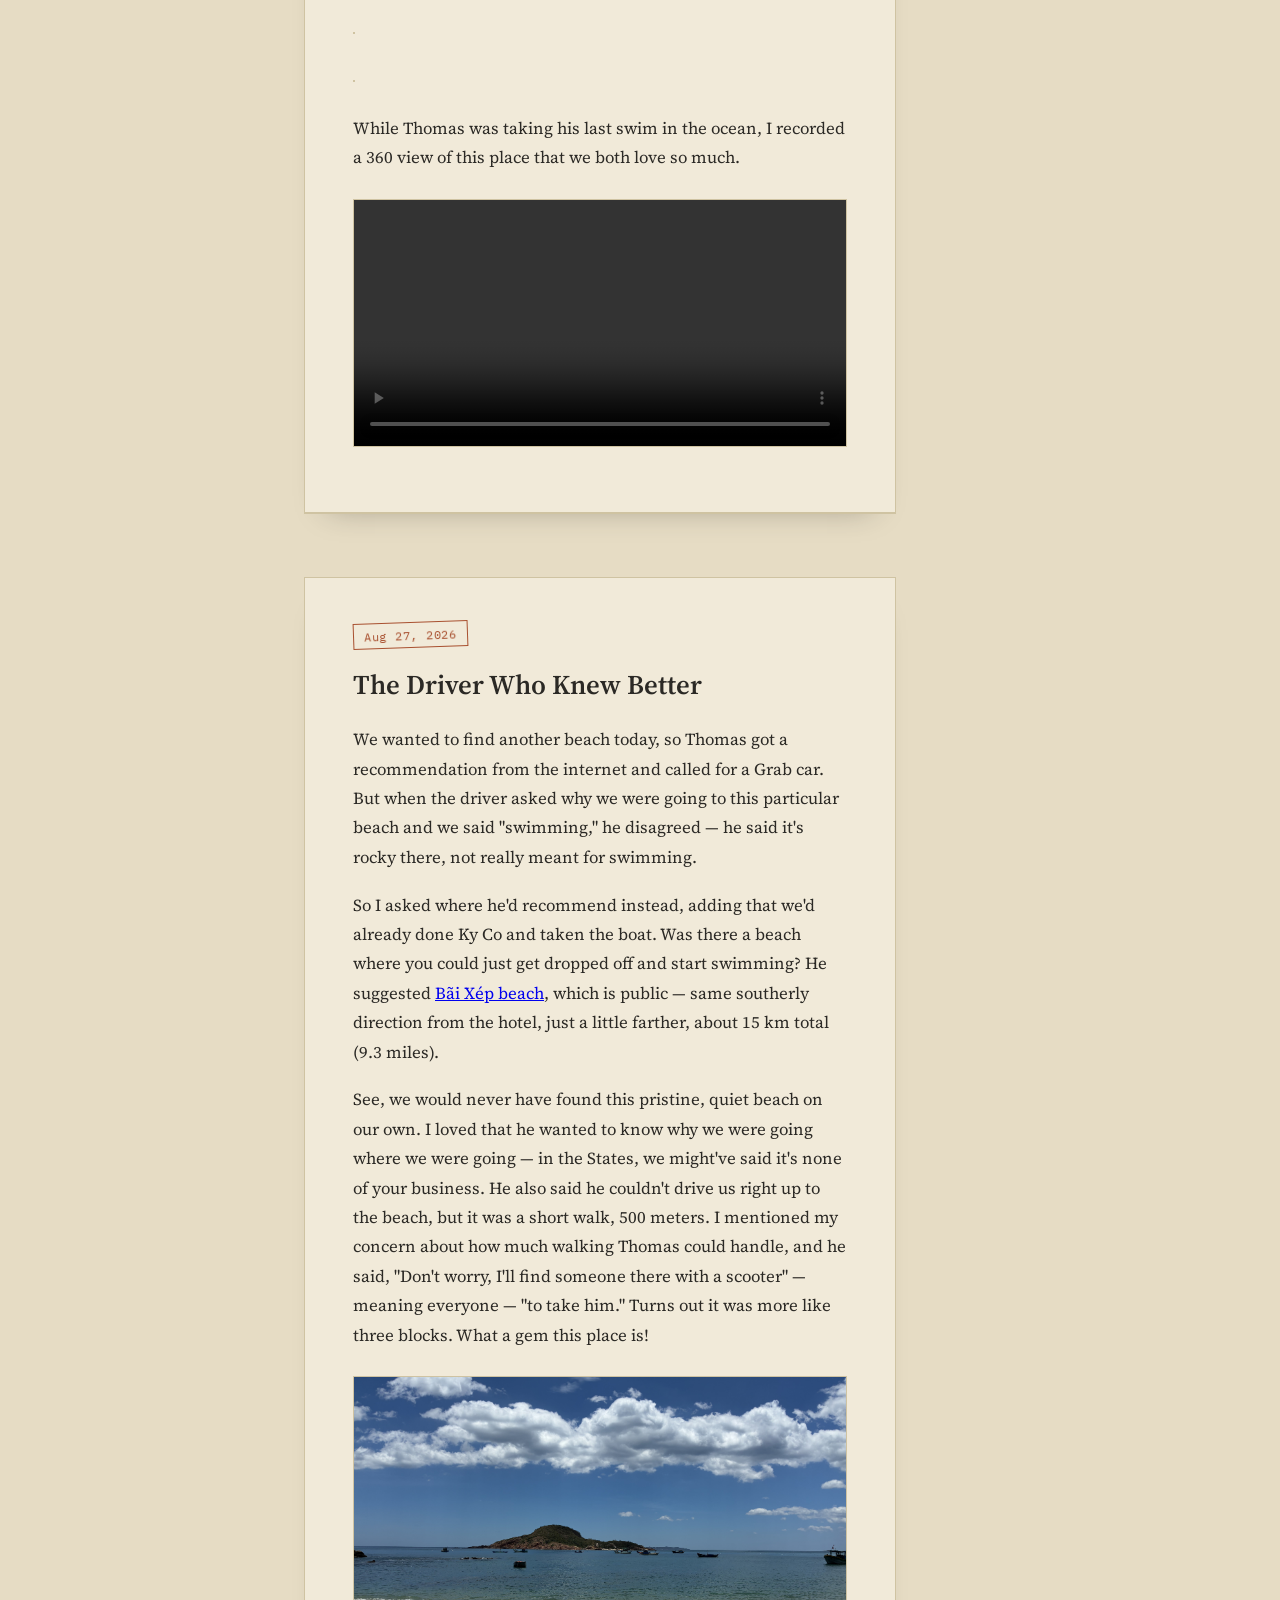
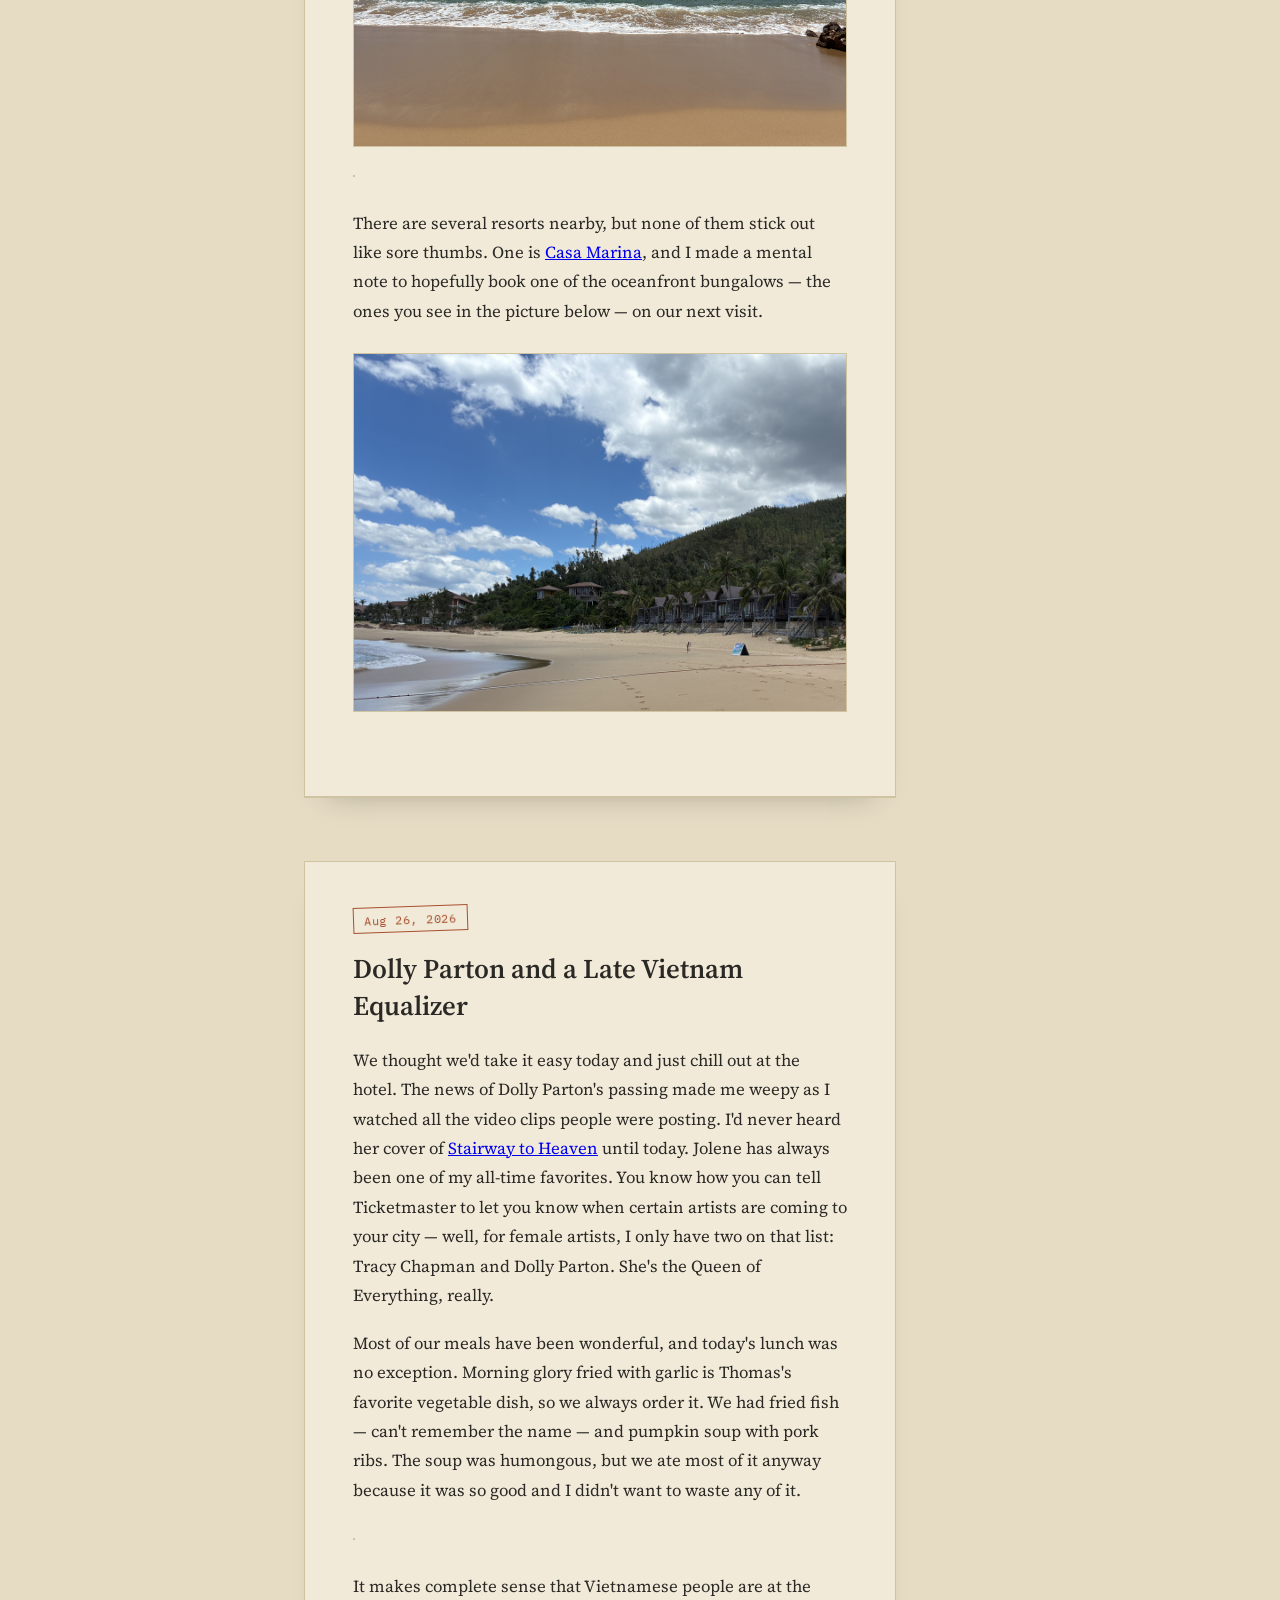
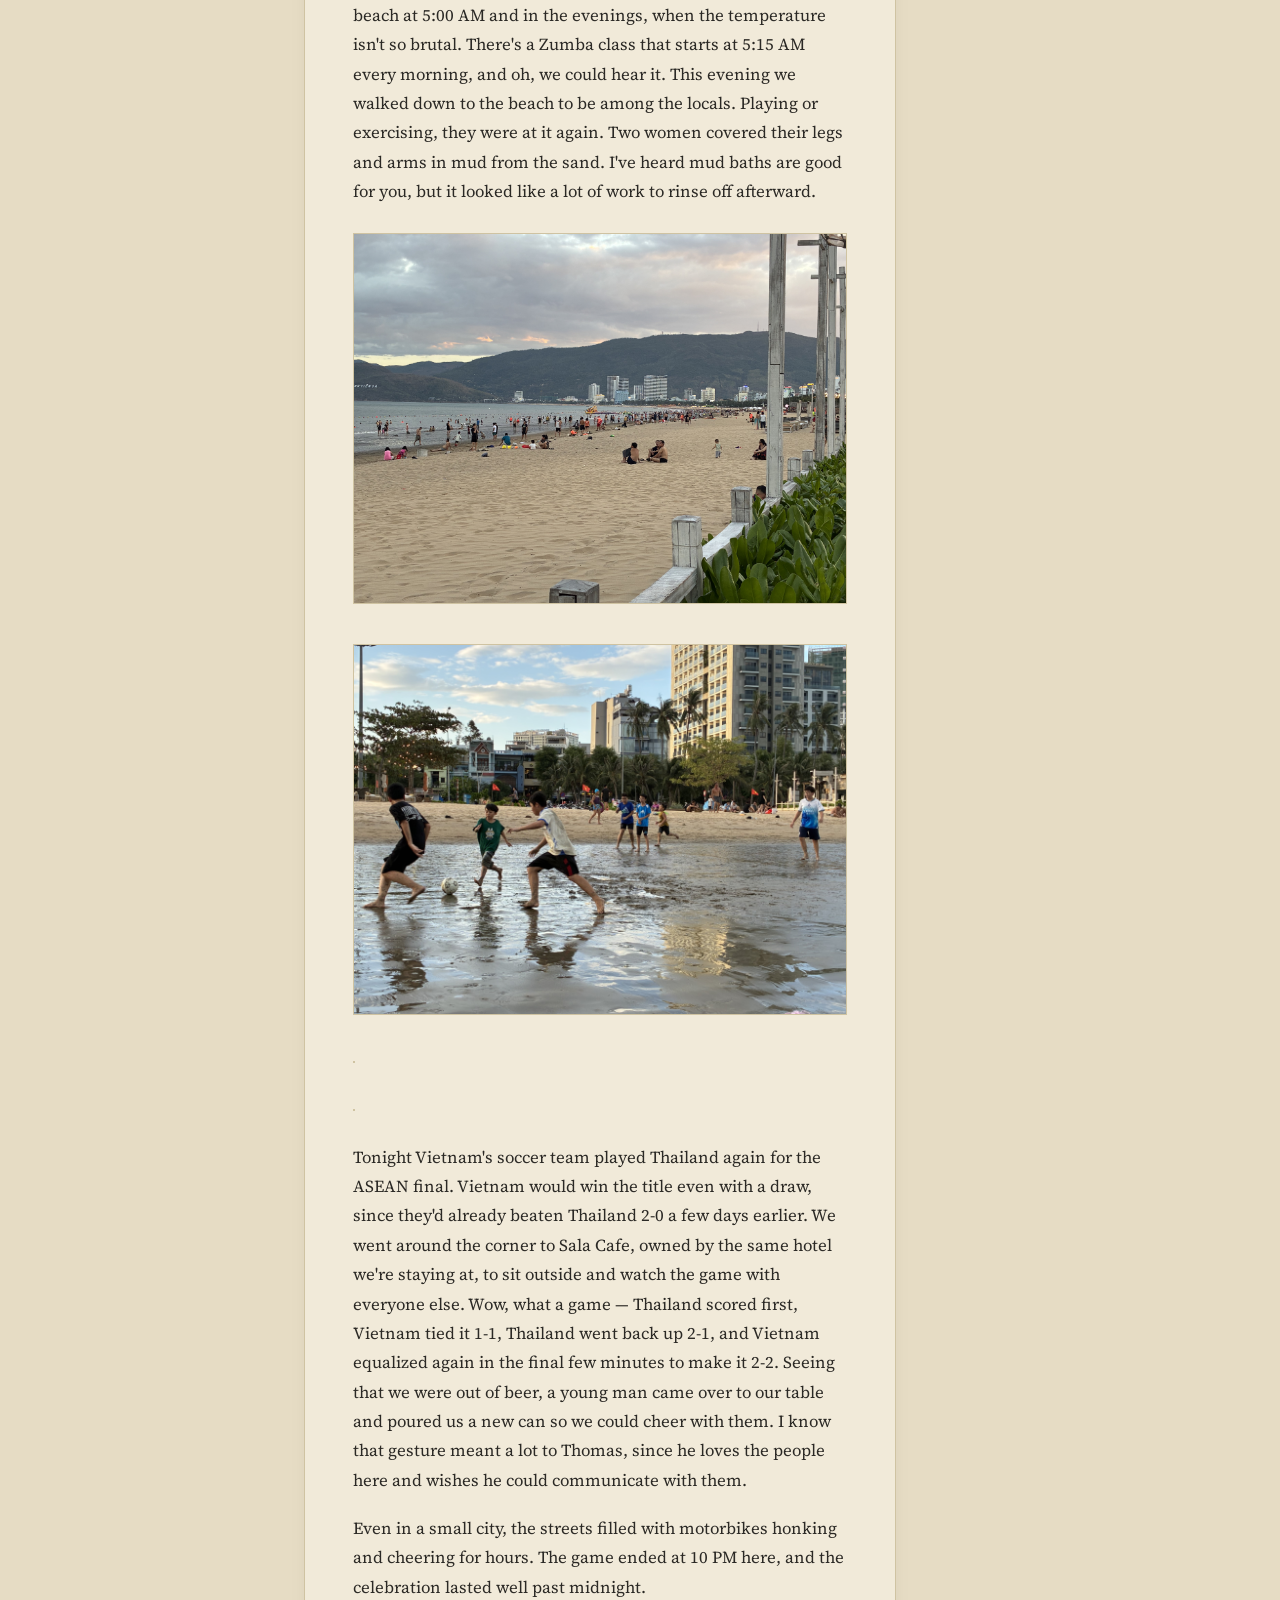
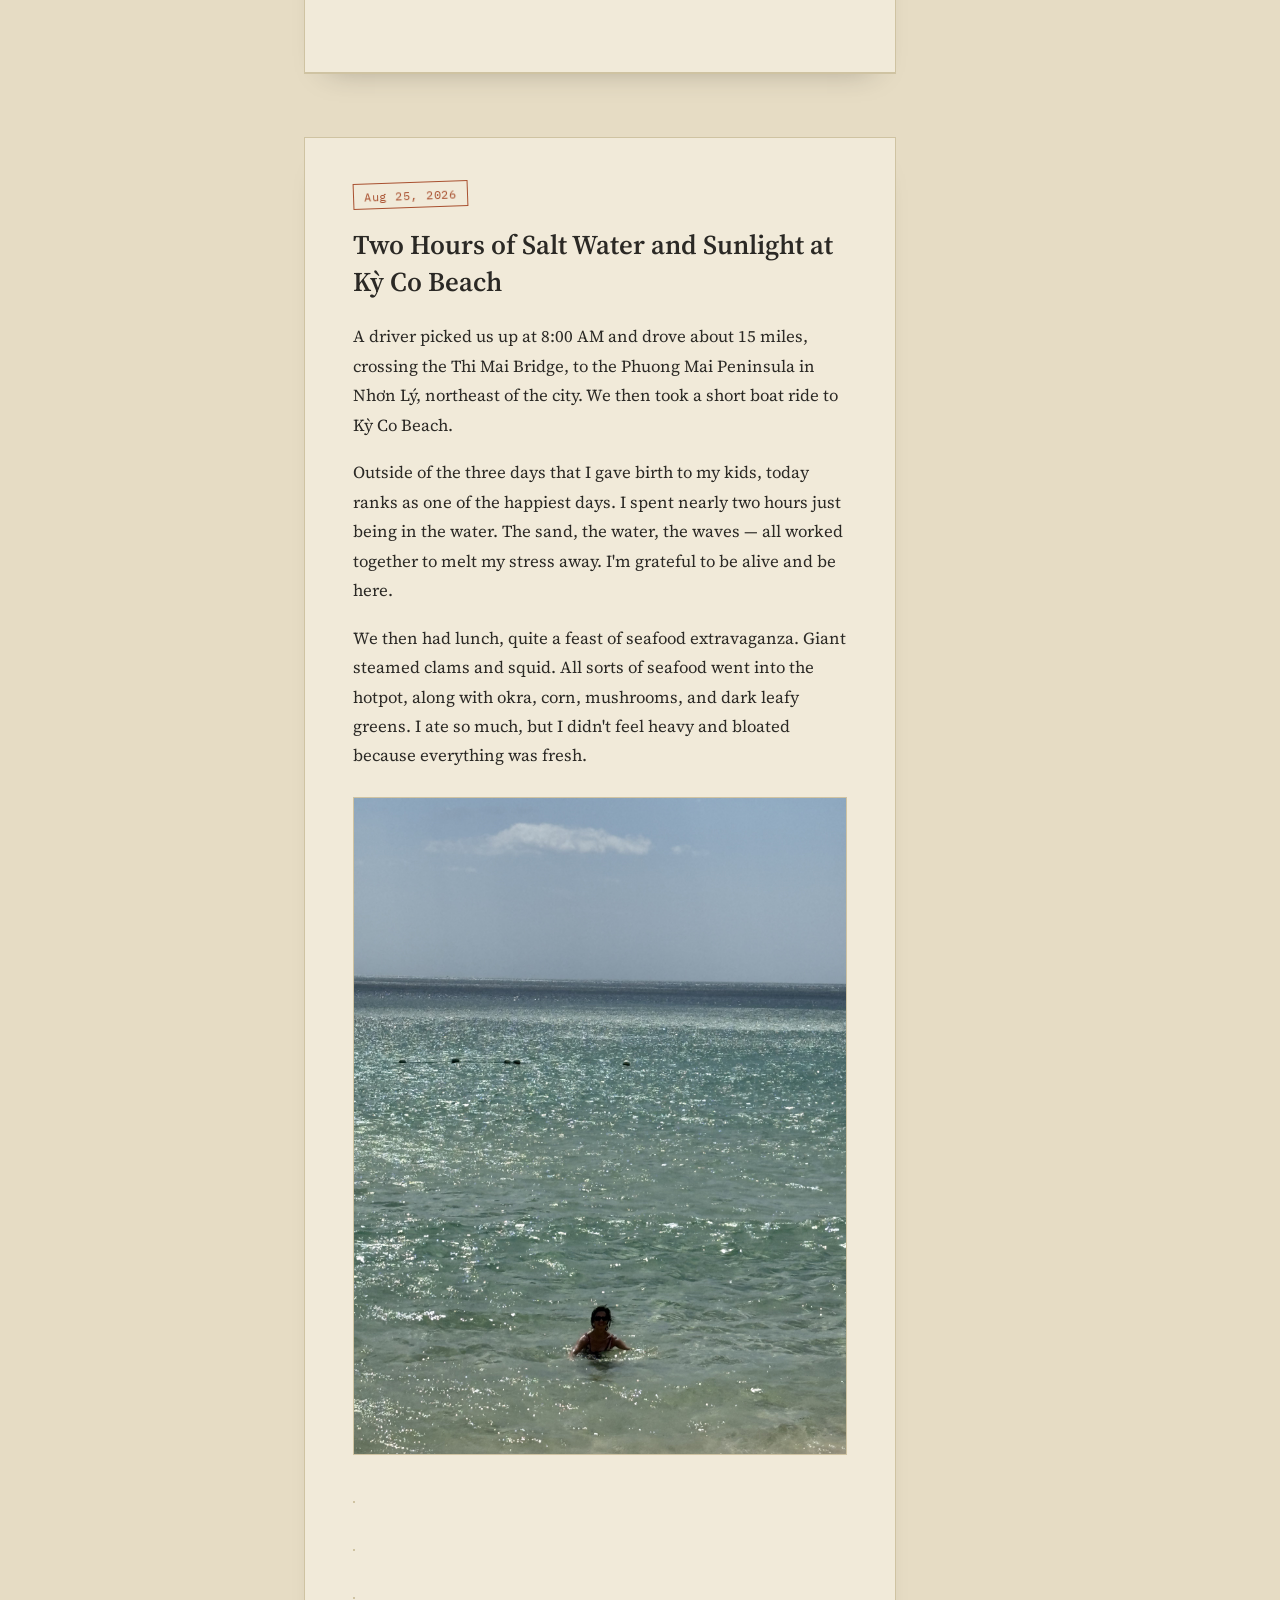
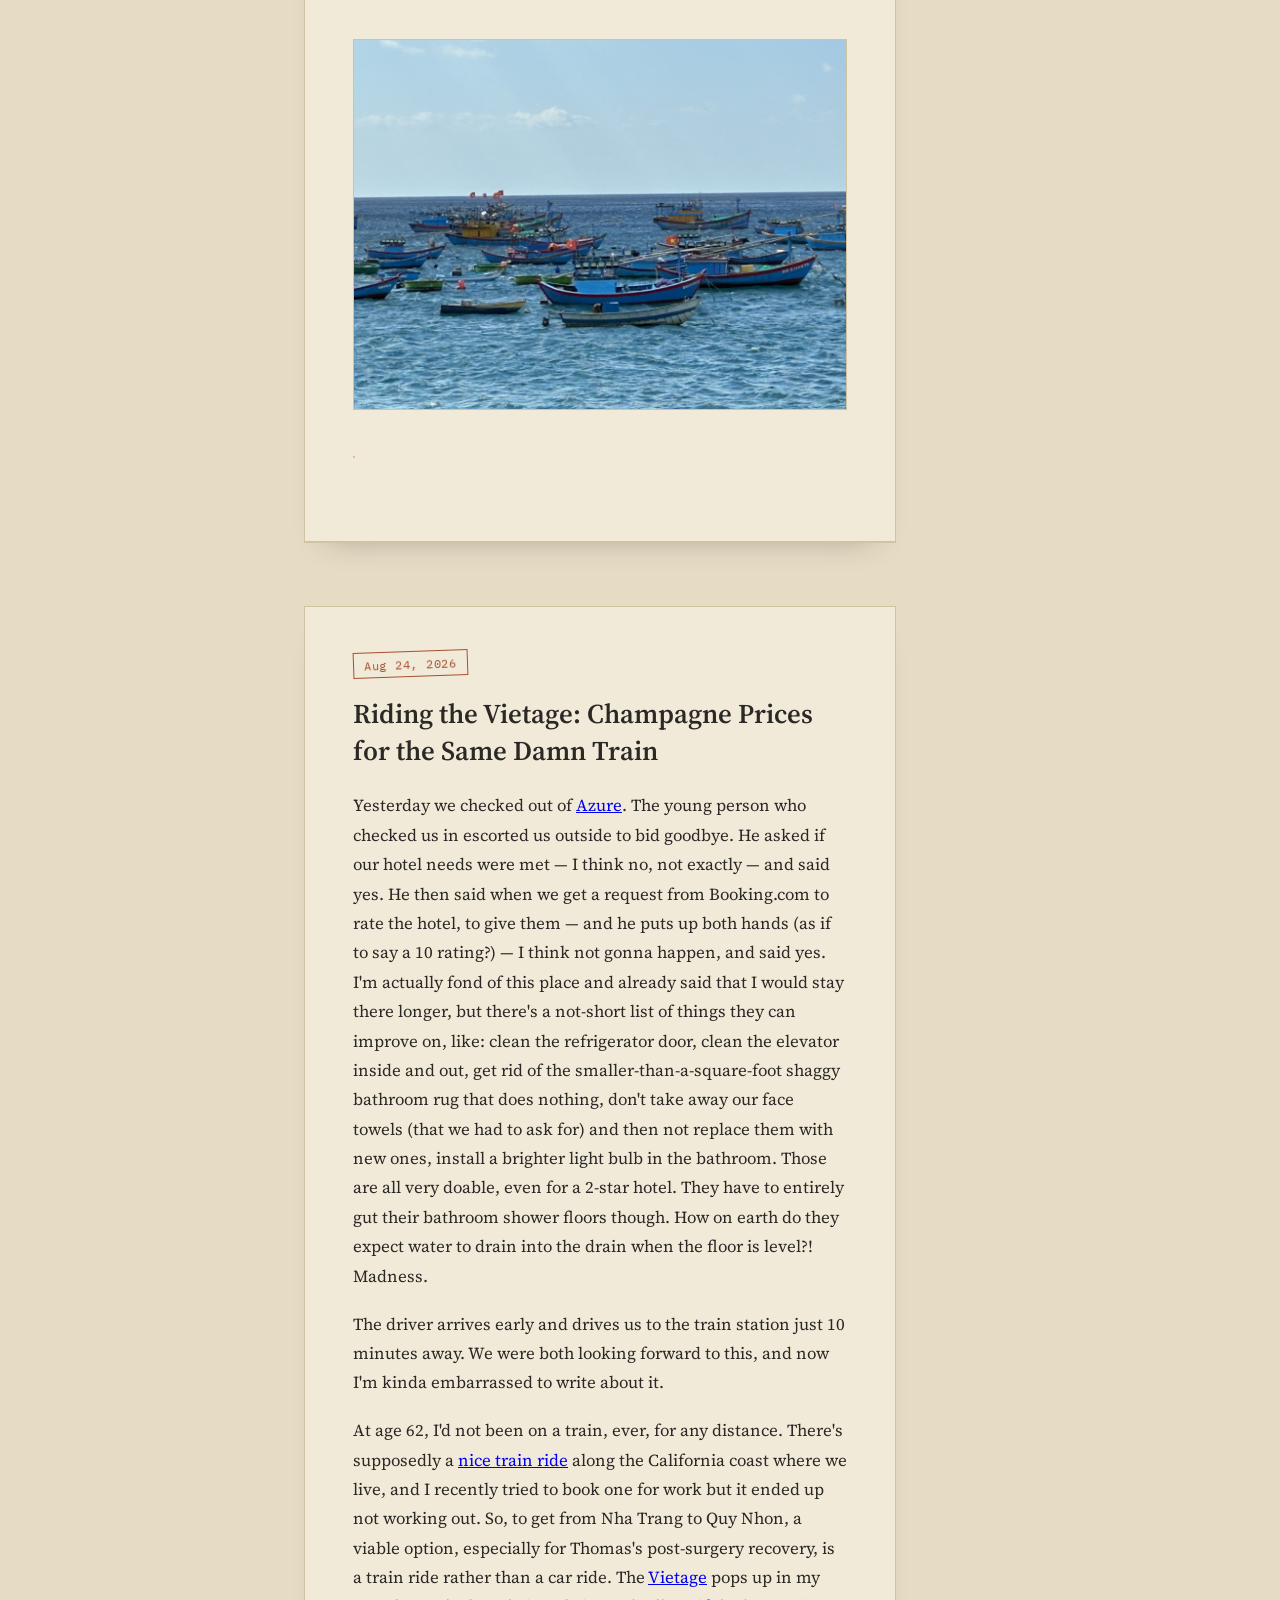
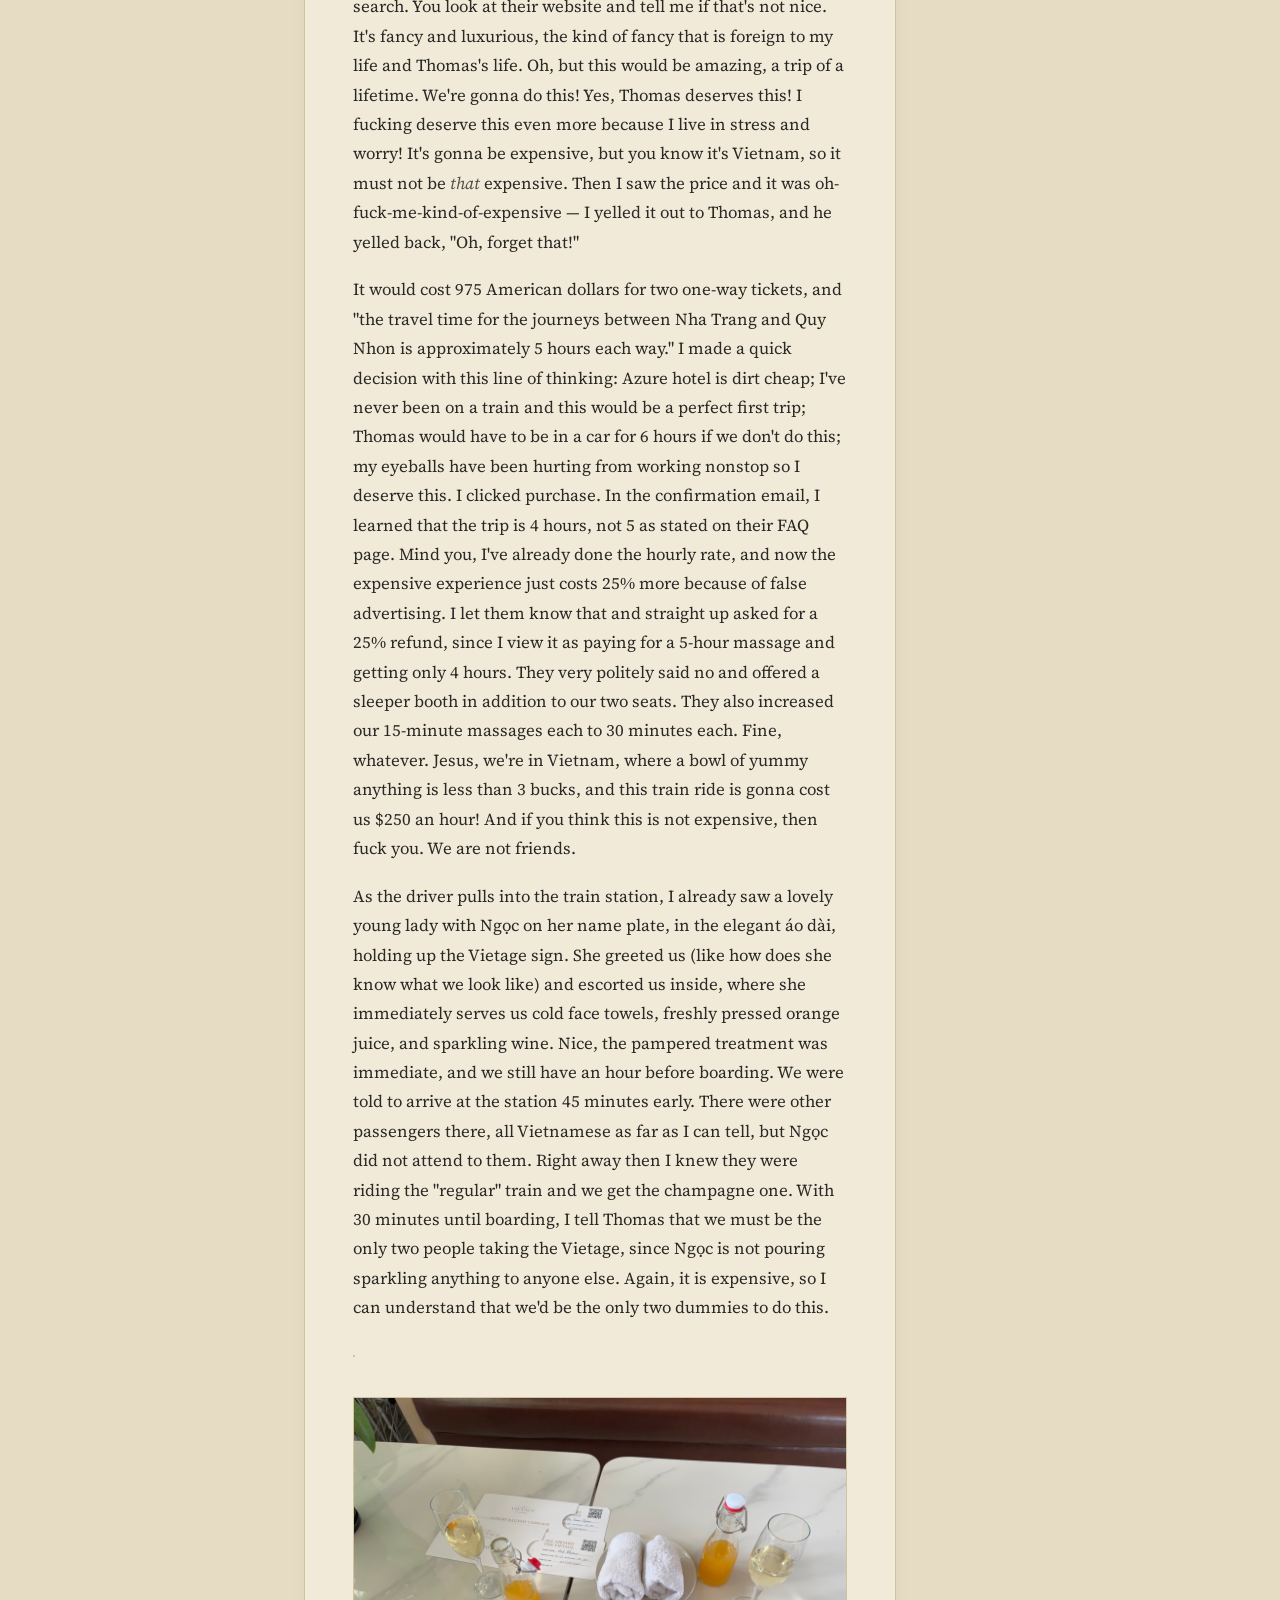
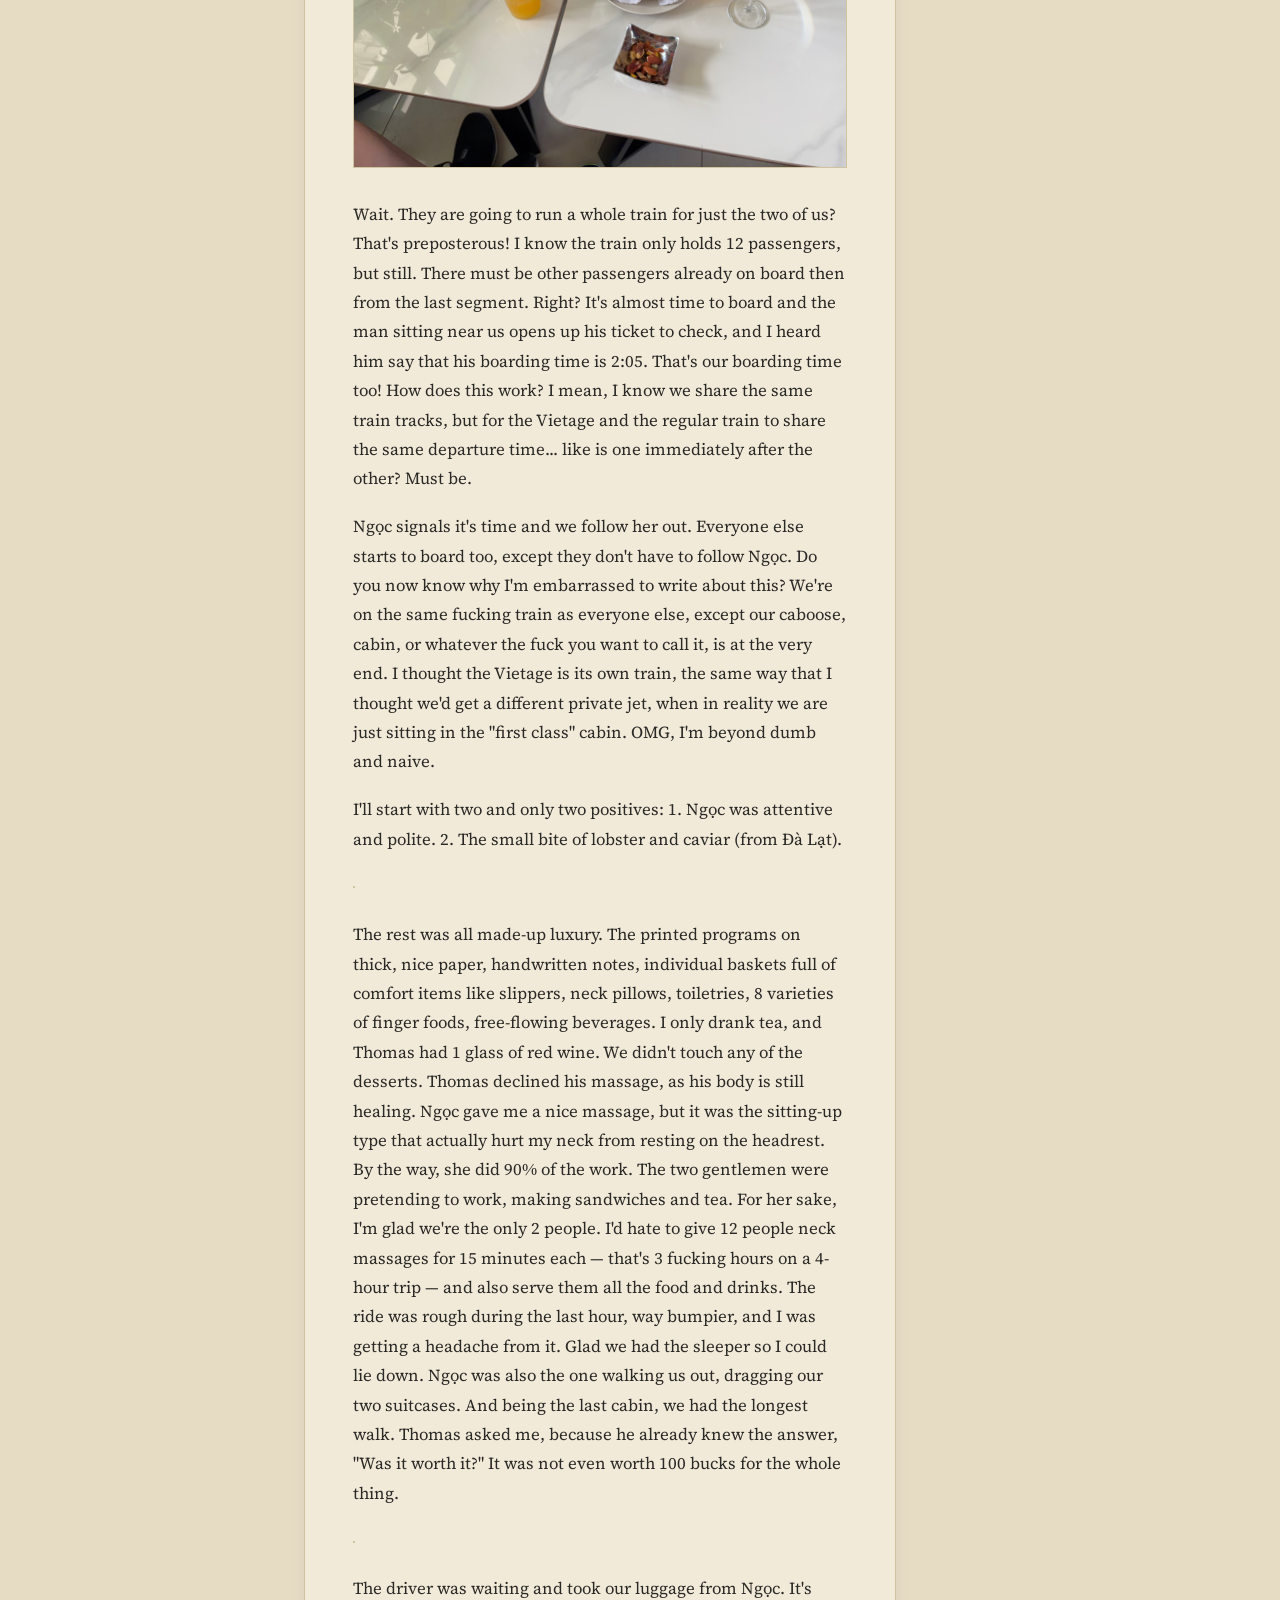
==== commit 8fc4aa18: "Update: 2026-08-31 09:30" ====
--- a/docs/index.html
+++ b/docs/index.html
@@ -13,7 +13,7 @@
     <nav class="tabs">
       <div class="tab-month">August 2026</div>
       <a class="tab-entry" href="#2026-08-30"><span class="tab-day">30</span><span class="tab-label">August 30, 2026</span></a>
-      <a class="tab-entry" href="#2026-08-29"><span class="tab-day">29</span><span class="tab-label">August 29, 2026</span></a>
+      <a class="tab-entry" href="#2026-08-29"><span class="tab-day">29</span><span class="tab-label">The Doorman Doubts I Know What I Want to Eat</span></a>
       <a class="tab-entry" href="#2026-08-28"><span class="tab-day">28</span><span class="tab-label">Five Kinds of Bananas and a Market That Wastes Nothing</span></a>
       <a class="tab-entry" href="#2026-08-27"><span class="tab-day">27</span><span class="tab-label">The Driver Who Knew Better</span></a>
       <a class="tab-entry" href="#2026-08-26"><span class="tab-day">26</span><span class="tab-label">Dolly Parton and a Late Vietnam Equalizer</span></a>
@@ -59,10 +59,16 @@
         <span class="stamp-date">Aug 29, 2026</span>
         
       </div>
-      <h1>August 29, 2026</h1>
-      <div class="prose">
-        <p><img alt="" src="images/2026-08-29/IMG_2298.jpeg" /></p>
+      <h1>The Doorman Doubts I Know What I Want to Eat</h1>
+      <div class="prose">
+        <p>We flew back to Ho Chi Minh City and are staying at <a href="https://kinhotel.com/en/kin/kin-hotel-thi-sach-edition">Kin Hotel</a> for two nights before we fly home.</p>
+<p>I asked the doorman where he'd recommend to eat. He said it depends on what it is that I want to eat. Well, duh. I told him whatever is good to eat. I gestured toward Thomas, who was busy trying to secure a hotel umbrella as it started to rain, and let him know that what I want to eat normally starts with asking Thomas what he wants to eat. This conversation was going nowhere, and he had clearly judged that I'm just a dumb tourist who doesn't even know what she wants to eat in the first place. He said across the street, at the end of the block, is <a href="https://www.tripadvisor.com/Restaurant_Review-g293925-d33968146-Reviews-Minh_Mon_Hu_Hue_Rustic_Flavors_Restaurant-Ho_Chi_Minh_City.html">Minh Món Huế</a>, and the other way is a seafood restaurant. (Huế is a city on Vietnam's central coast and the former imperial capital, roughly halfway between Hanoi and Saigon.) Well, we just came from seafood haven in Quy Nhơn, so Huế food it is.</p>
+<p>Wow. I had the best bún bò Huế (spicy beef noodle soup — the Emperor of Vietnam allegedly prefers this over phở). And my two favorite appetizers also come from here: bánh bèo and bánh bột lọc. These are more difficult to make and time consuming. Perfection!</p>
+<p><img alt="" src="images/2026-08-29/IMG_2298.jpeg" /></p>
+<p><a href="https://katinat.vn/">Katinat</a> is a chain coffee and tea shop here — another Starbucks-like place, even though they have actual Starbucks everywhere here too. I only want coconut coffee while in Vietnam, and after scanning the menu, I didn't see it. I asked the young man behind the counter if they had any, and he pointed to the menu. So I said, in English, because I now speak this once-foreign language fluently, "If I saw it on the menu, then I wouldn't be asking..." You little shit. What I got tasted like coffee with coconut syrup, but it came in a nice branded cup with a little paper cone perched on top — the cone is not the extra paper trash we need on this planet.</p>
 <p><img alt="" src="images/2026-08-29/IMG_2299.jpeg" /></p>
+<p>I told the doorman that we wanted sushi for dinner. He told me more than I cared to know or understand, including that this place has "a lot of girls," while looking and smiling sheepishly at Thomas. I know I said sushi and not a whorehouse. He then told me to wait, as he wanted to ask someone else a question about where we should go. He came back to suggest a place I had in mind all along, apologizing and adding that he didn't want me to end up somewhere expensive. Only then did I realize he thought I meant an omakase. I said no omakase, just sushi.</p>
+<p>A block from our hotel is <a href="https://sushihokkaidosachi.com.vn/">Sushi Hokkaido Sachi</a>, familiar by name, as there are 11 of them in HCMC alone and 4 more in Hanoi. This time I wanted some nabeyaki udon, my favorite, and it did not disappoint.</p>
 <p><img alt="" src="images/2026-08-29/IMG_2300.jpeg" /></p>
       </div>
     </article>
@@ -81,7 +87,7 @@
 <p>I'm no longer alarmed by the slabs of meat sold without ice or refrigeration. Markets like this run on turnover, not cold storage — meat gets sold and cooked the same day it arrives, sometimes within hours, so there's no window for it to sit around going bad the way it would in a fridge nobody opens for a week.</p>
 <p>You know the saying that someone swears like a sailor? Here in Vietnam, the phrase is she swears like a woman selling fish at the market. And I witnessed this firsthand the first time I came back to Vietnam. Oh my, the sailors would blush or bow in submission — they are no match.</p>
 <p>There are two carts right outside our hotel, one selling fried bananas and fried yams, the other selling gỏi đu đủ bò khô — green papaya salad with beef jerky. The salad was okay, but the fried bananas were exactly as I remembered them from 50 years ago. We bought from her three evenings in a row. She asked if Thomas was my husband. I said yes and volunteered that he's my third. She asked if he had a brother or friend for her. I translated to Thomas and he nodded a big fat lie.</p>
-<p>I'm well aware that many Vietnamese women, especially older ones, believe that being married to an American would somehow give them an easier life, or simply that life in America is one of comfort, if not modest luxury. The irony for me is knowing how hard I've worked my entire life. Teaching never ended at 5:00 PM, and certainly not on a Friday. If anything, life in the States is incredibly hectic, especially if you have young children. In Vietnam, two parents working would definitely afford you some housekeeping help, and even a nanny. Now that's luxury! I'm willing to bet that the fried bananas lady thinks Thomas provides for me and I get to go shopping and be pampered at salons. She imagines a world for me that doesn't exist, and I want to warn her that the grass is not always greener elsewhere — but who am I to quash her dream.</p>
+<p>I'm well aware that many Vietnamese women, especially older ones, believe that being married to an American would somehow give them an easier life, or simply that life in America is one of comfort, if not modest luxury. The irony for me is knowing how hard I've worked my entire life. Teaching never ended at 5:00 PM, and certainly not on a Friday. If anything, life in the States is incredibly hectic, especially if you have young children. In Vietnam, two parents working would definitely afford you some housekeeping help, and even a nanny. Now that's luxury! I'm willing to bet that she thinks Thomas provides for me and I get to go shopping and be pampered at salons. She imagines a world for me that doesn't exist, and I want to warn her that the grass is not always greener elsewhere — but who am I to quash her dream.</p>
 <p><img alt="" src="images/2026-08-28/IMG_2294.jpeg" /></p>
 <p><img alt="" src="images/2026-08-28/IMG_2295.jpeg" /></p>
 <p><img alt="" src="images/2026-08-28/IMG_2292.jpeg" /></p>
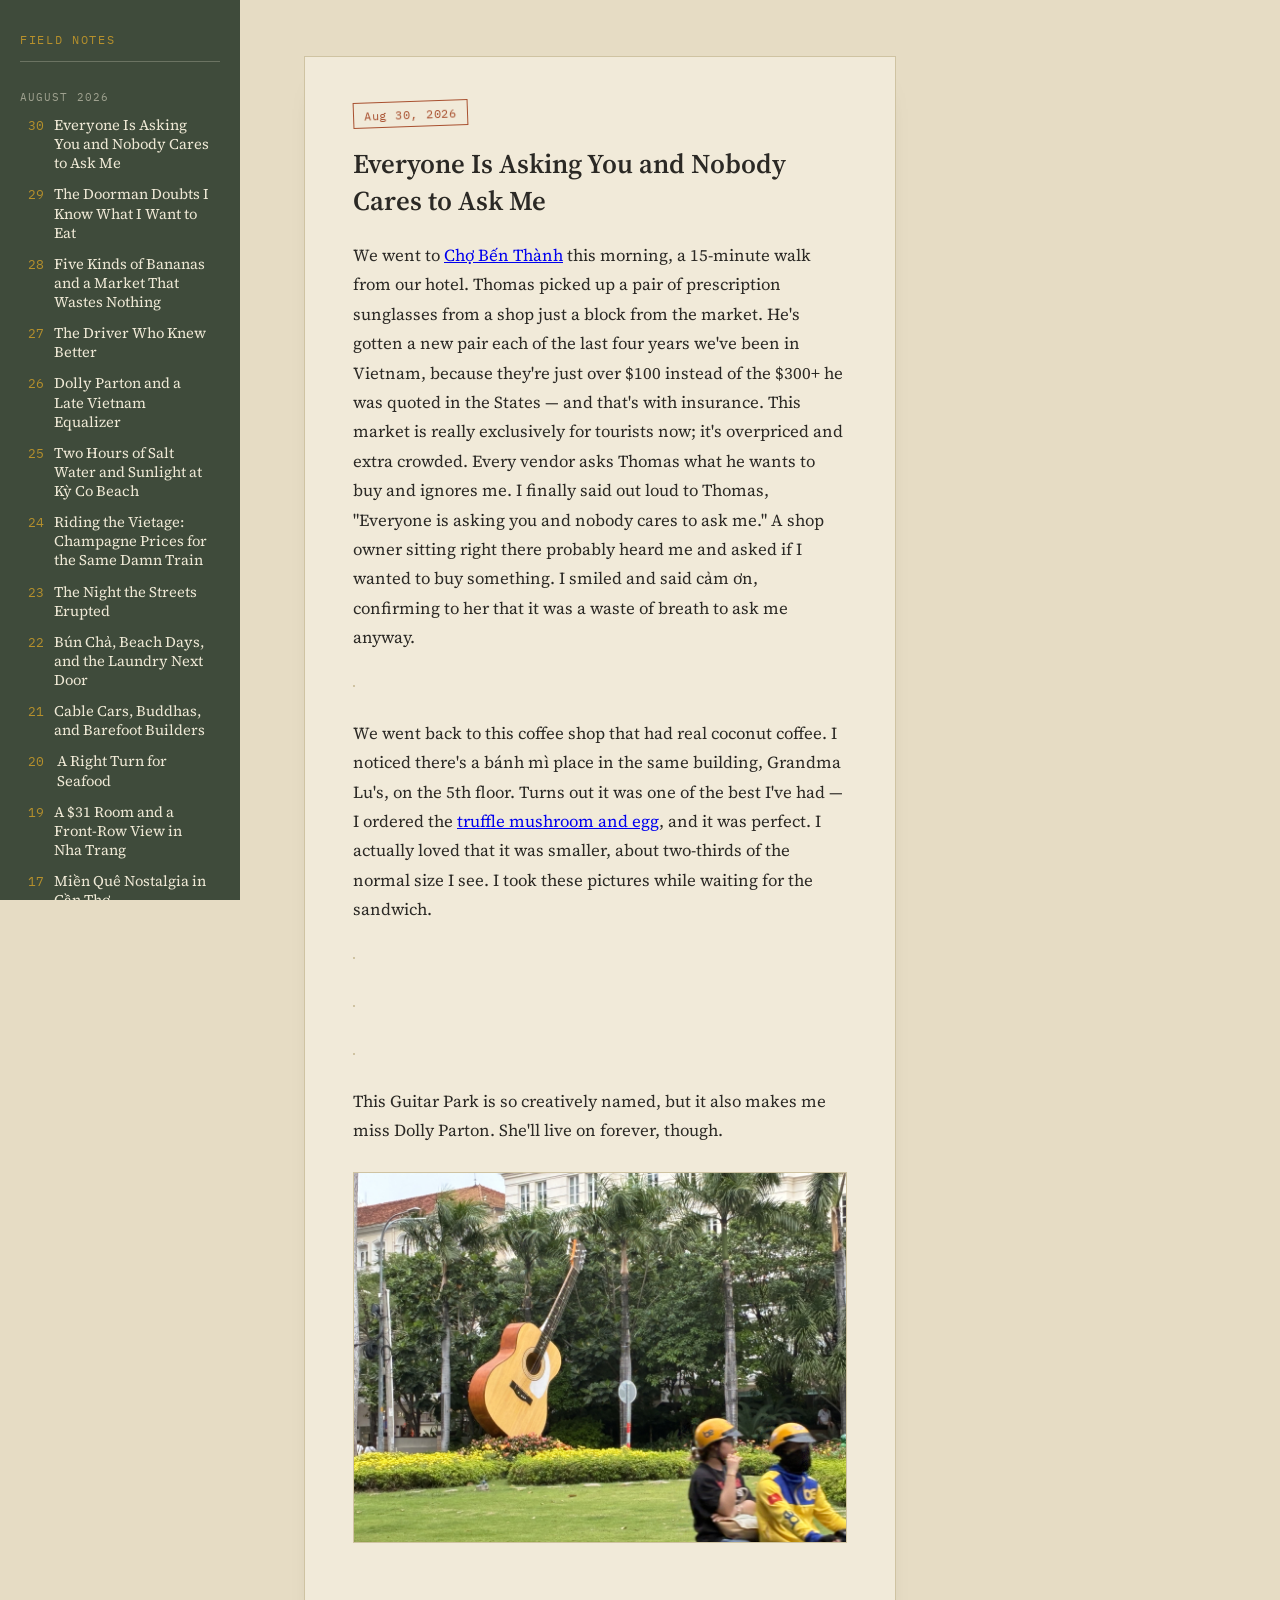
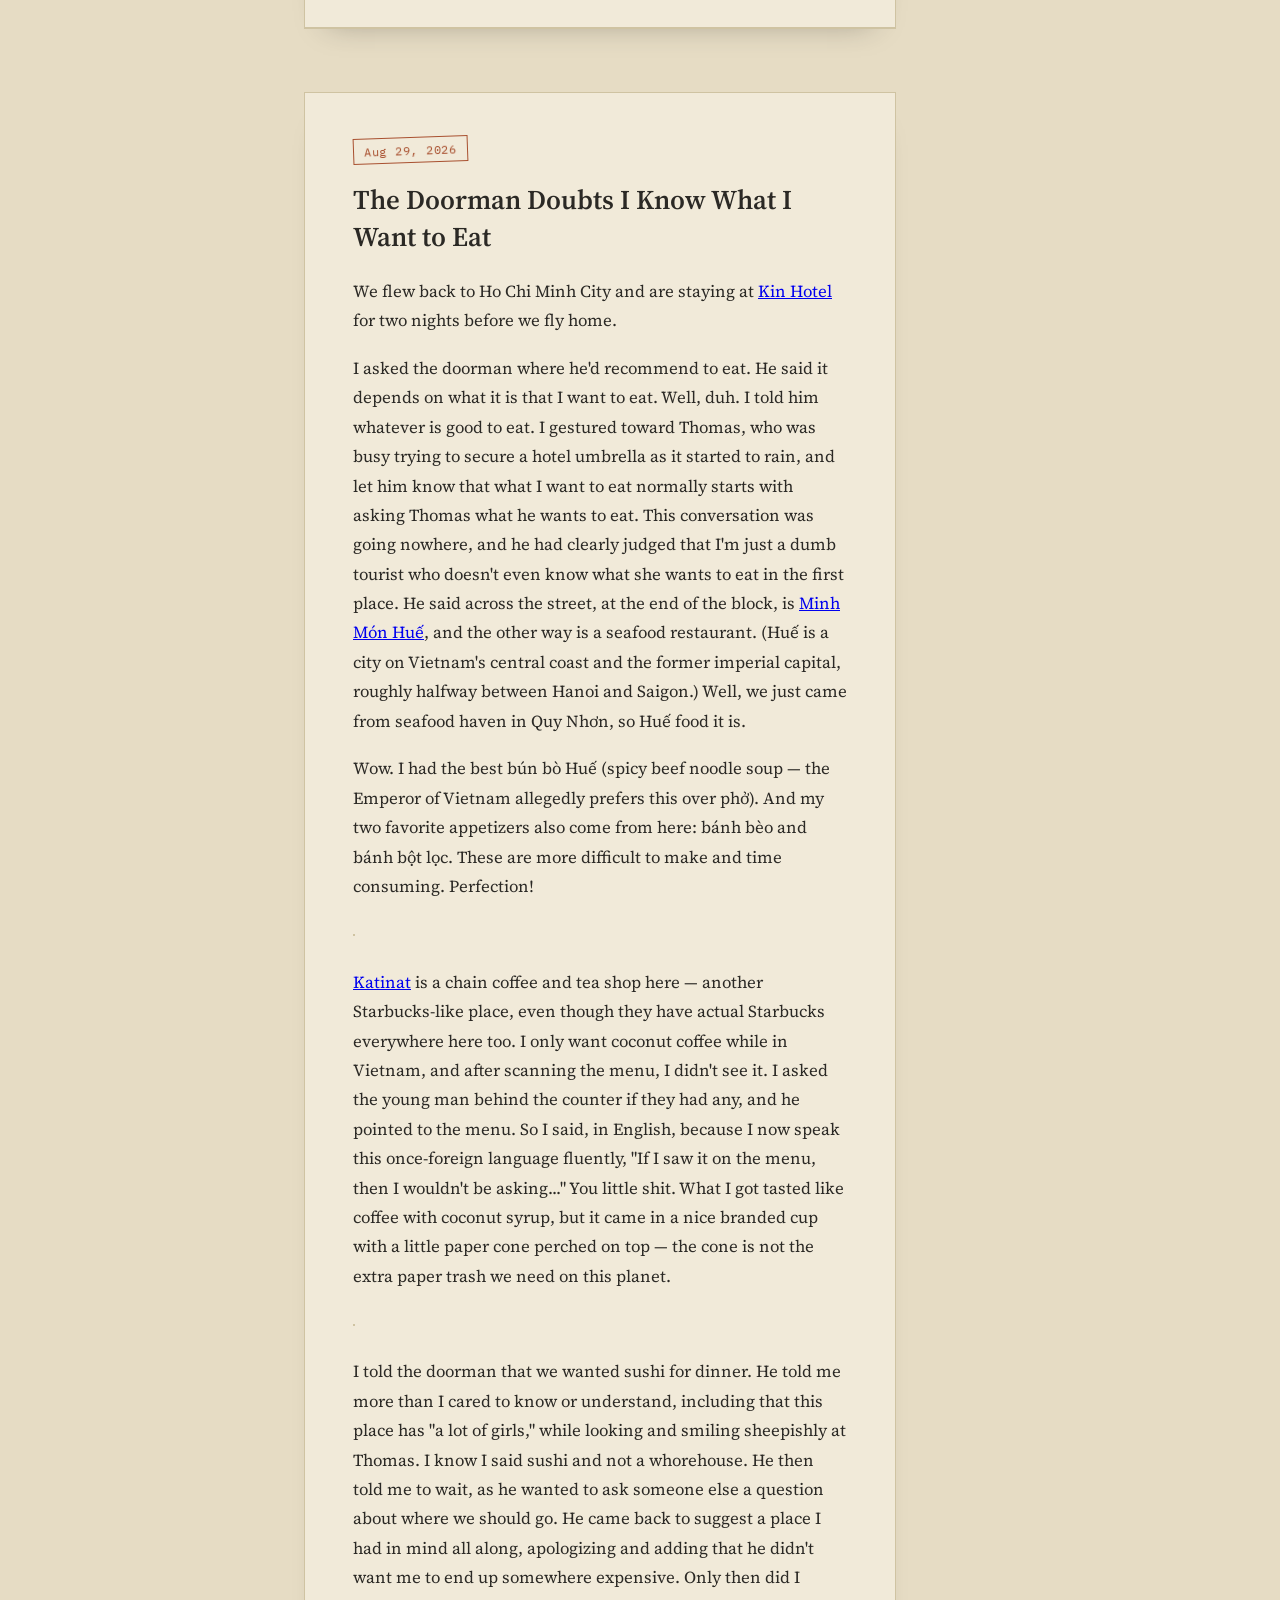
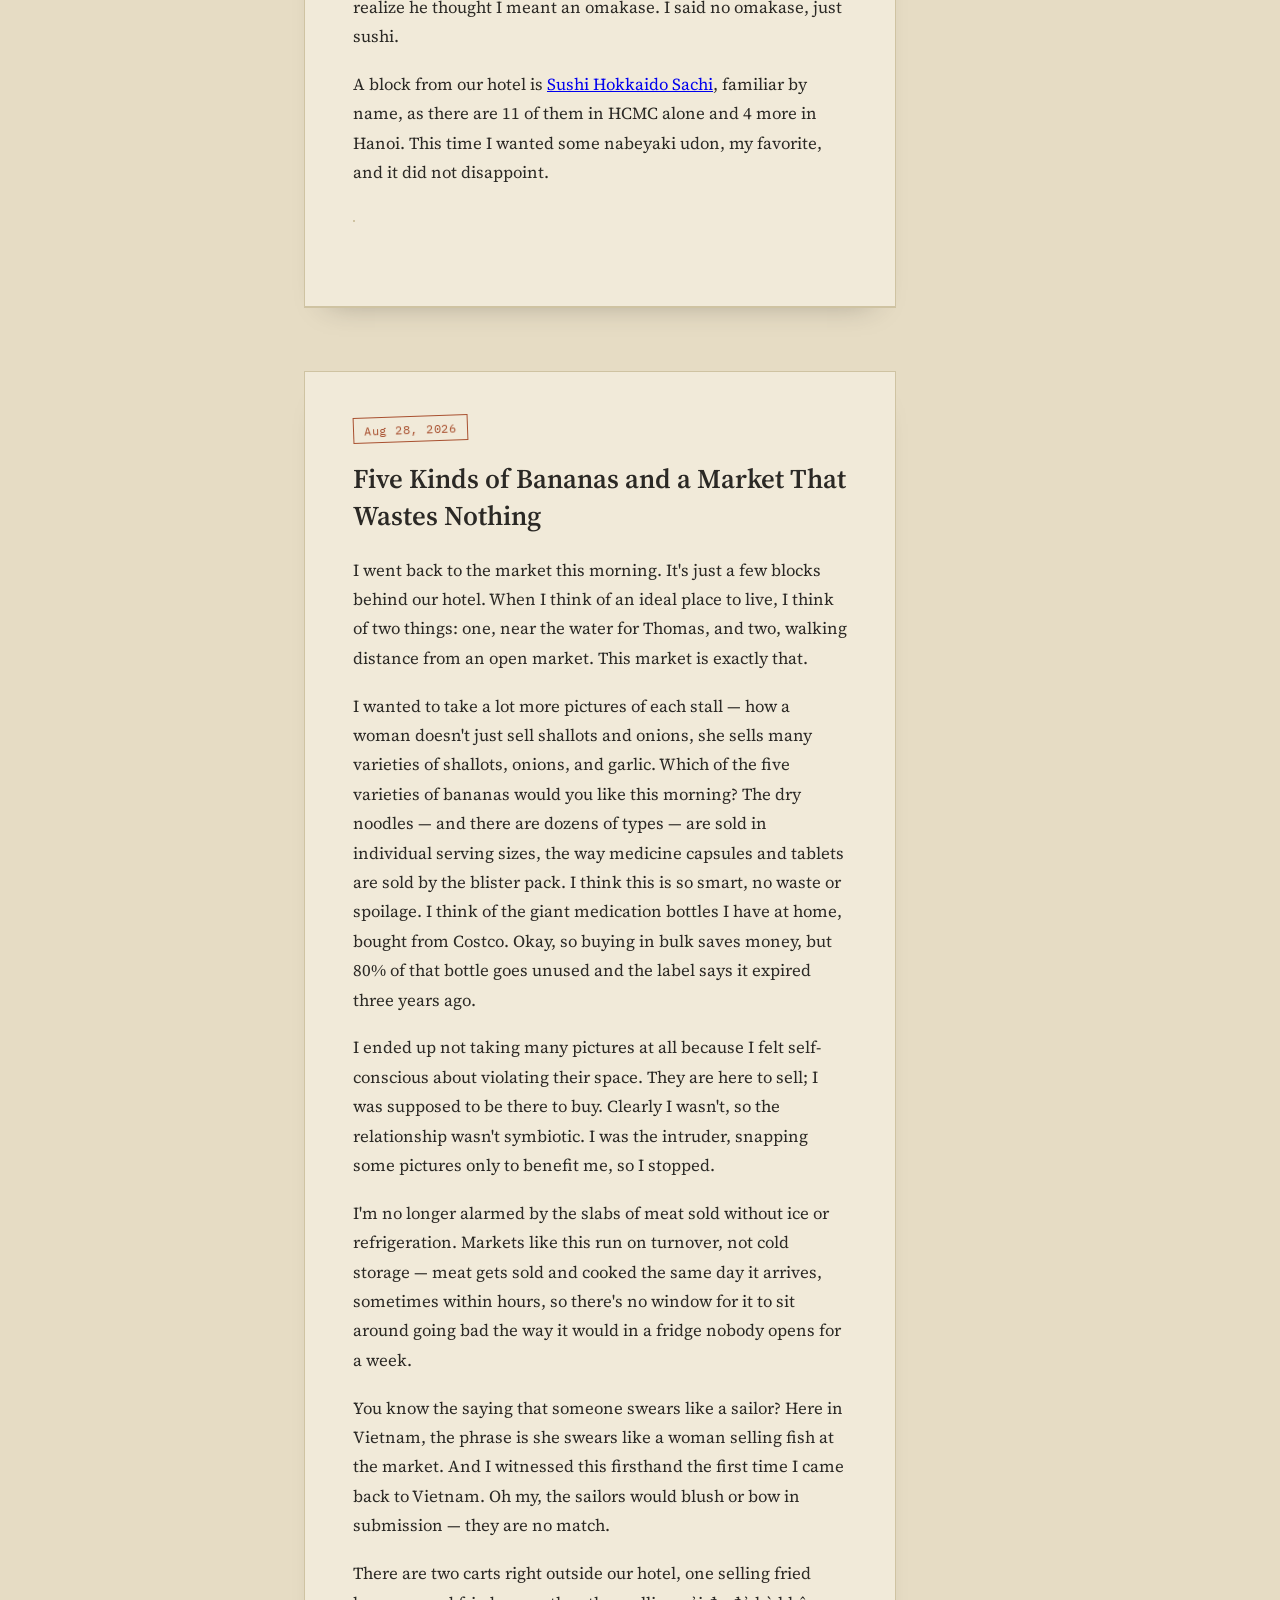
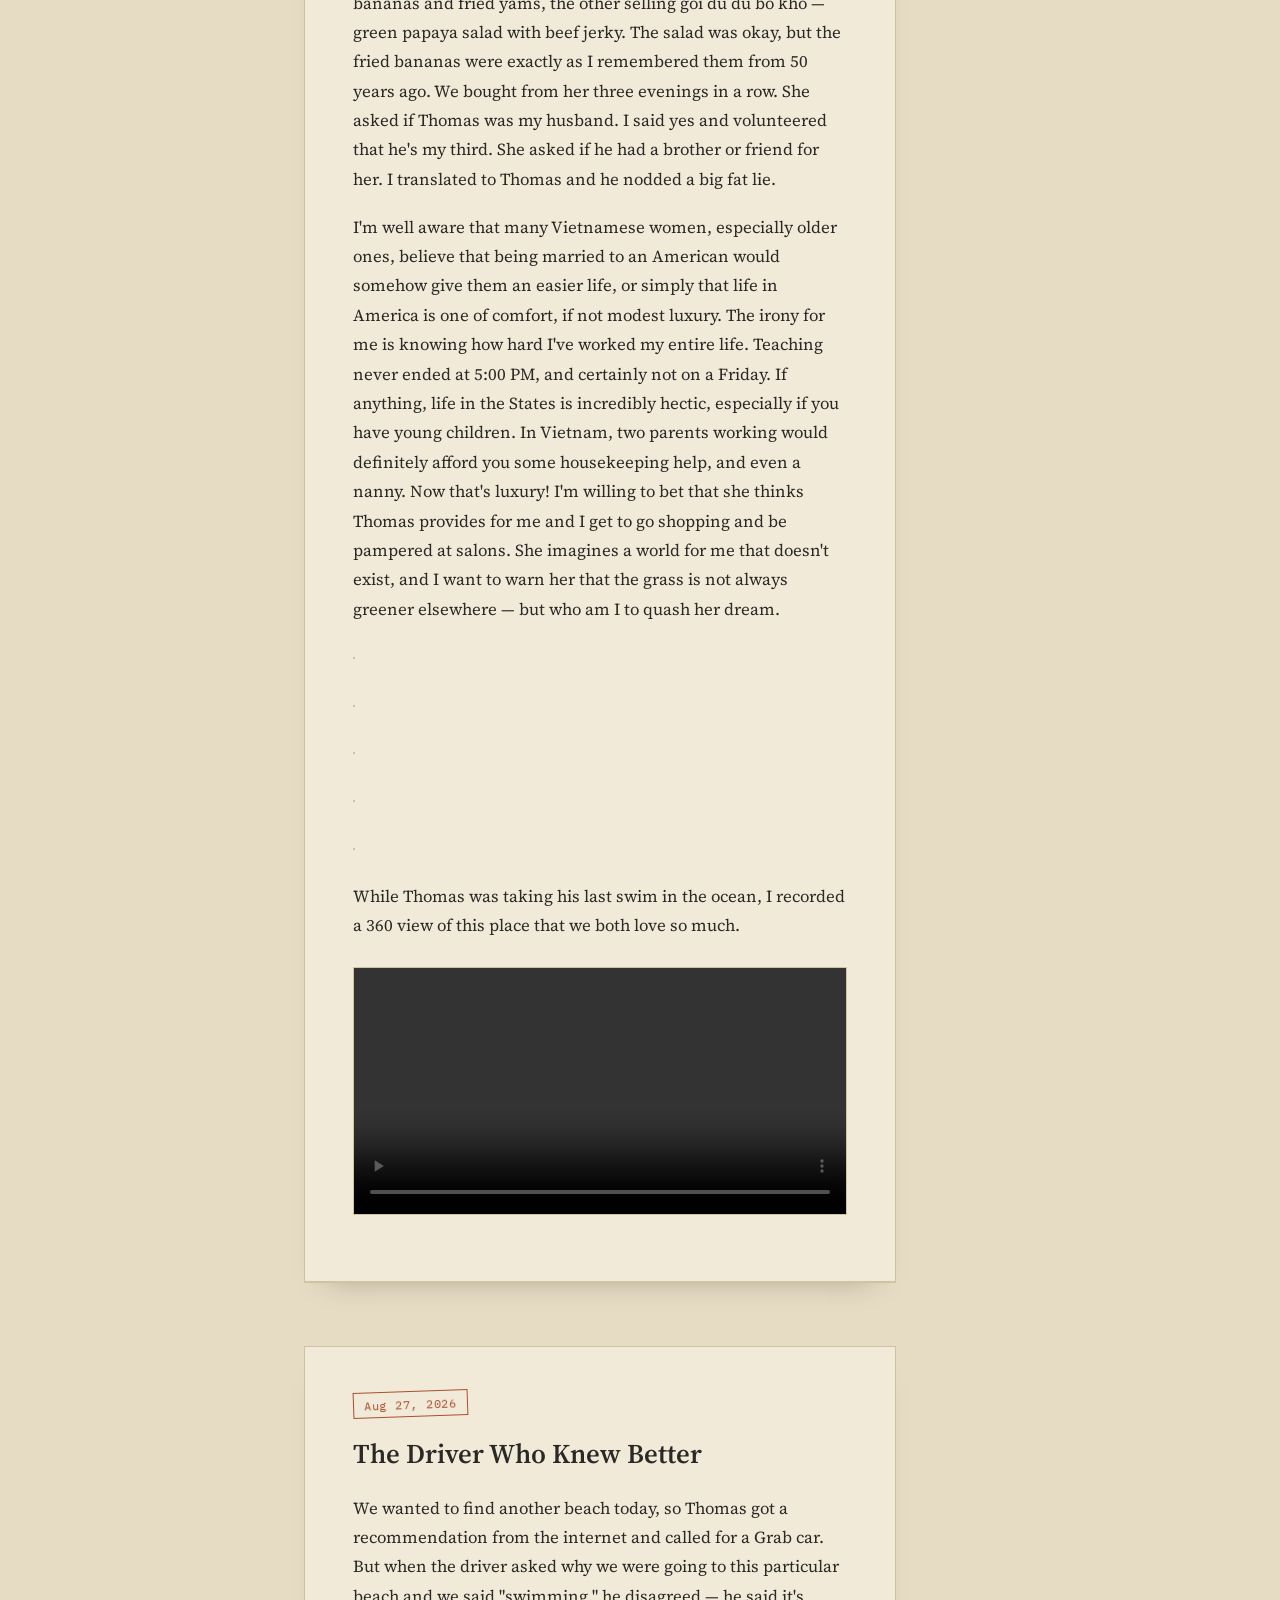
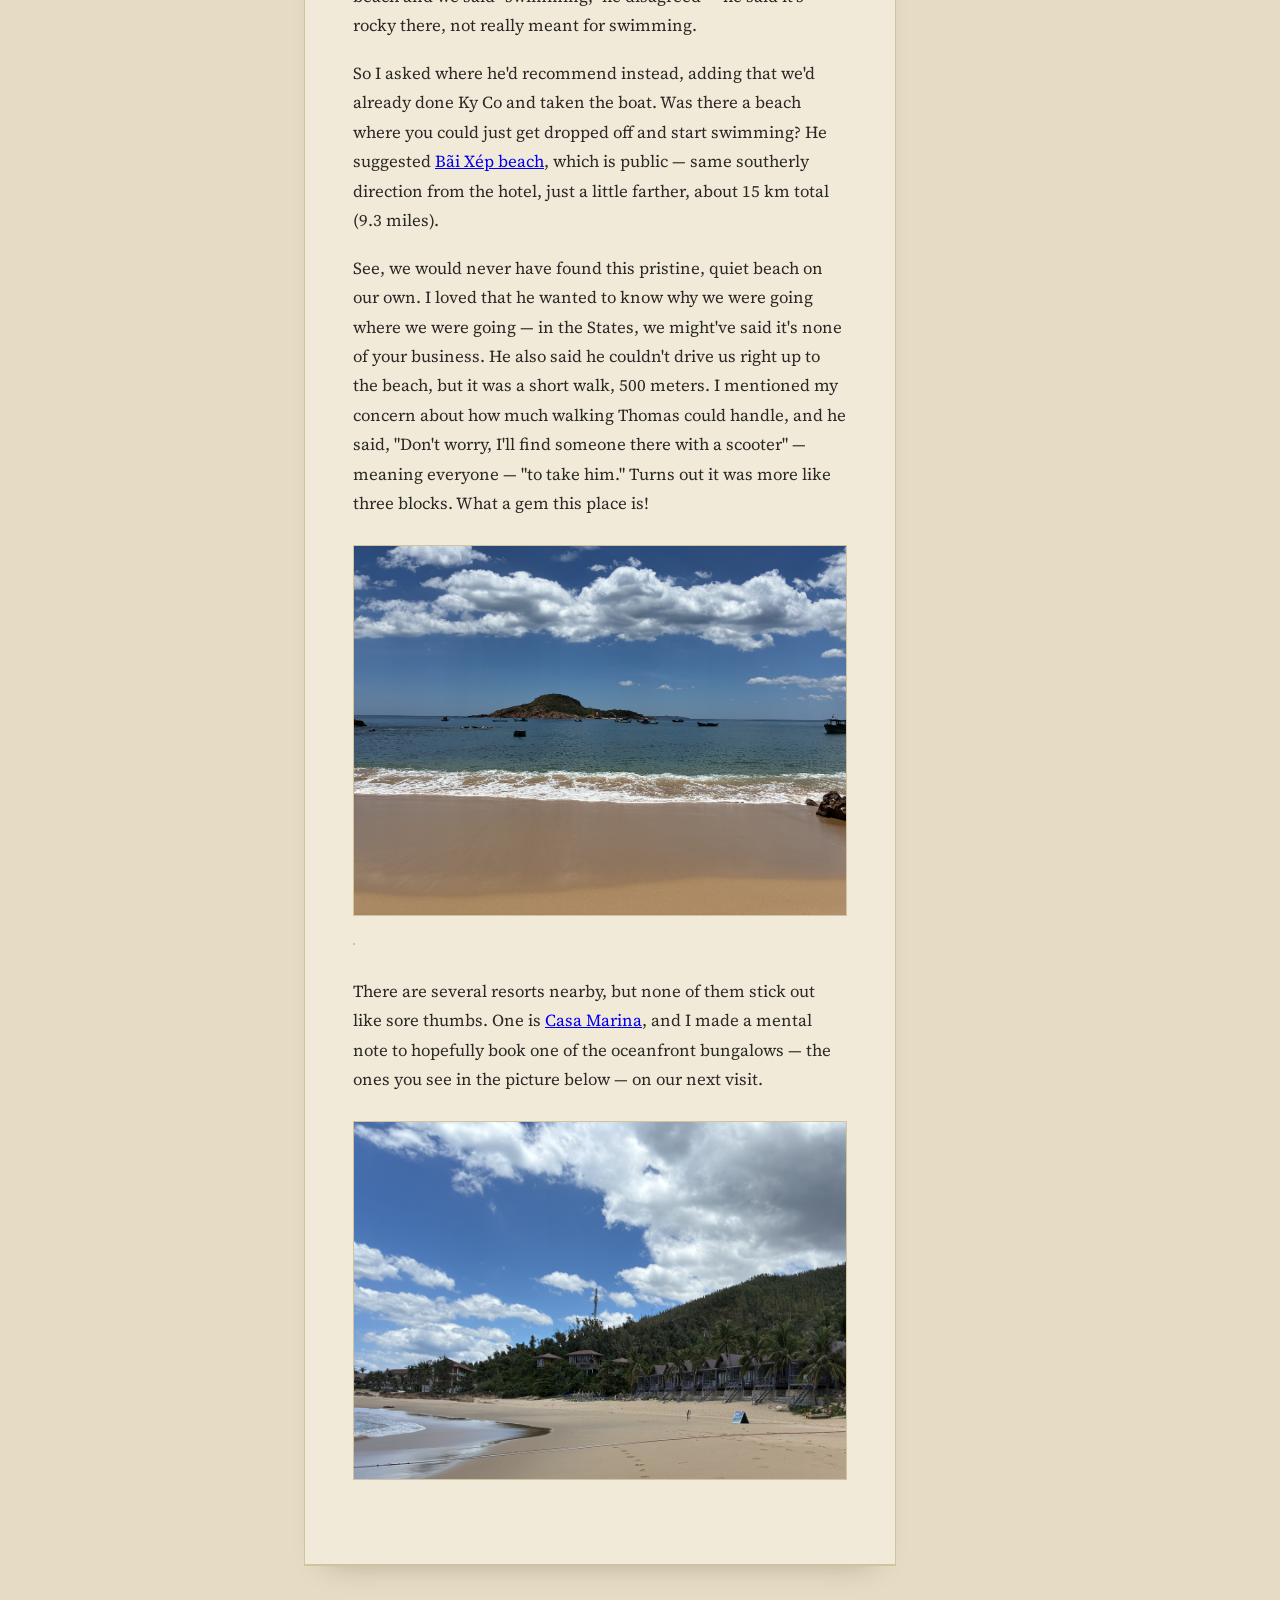
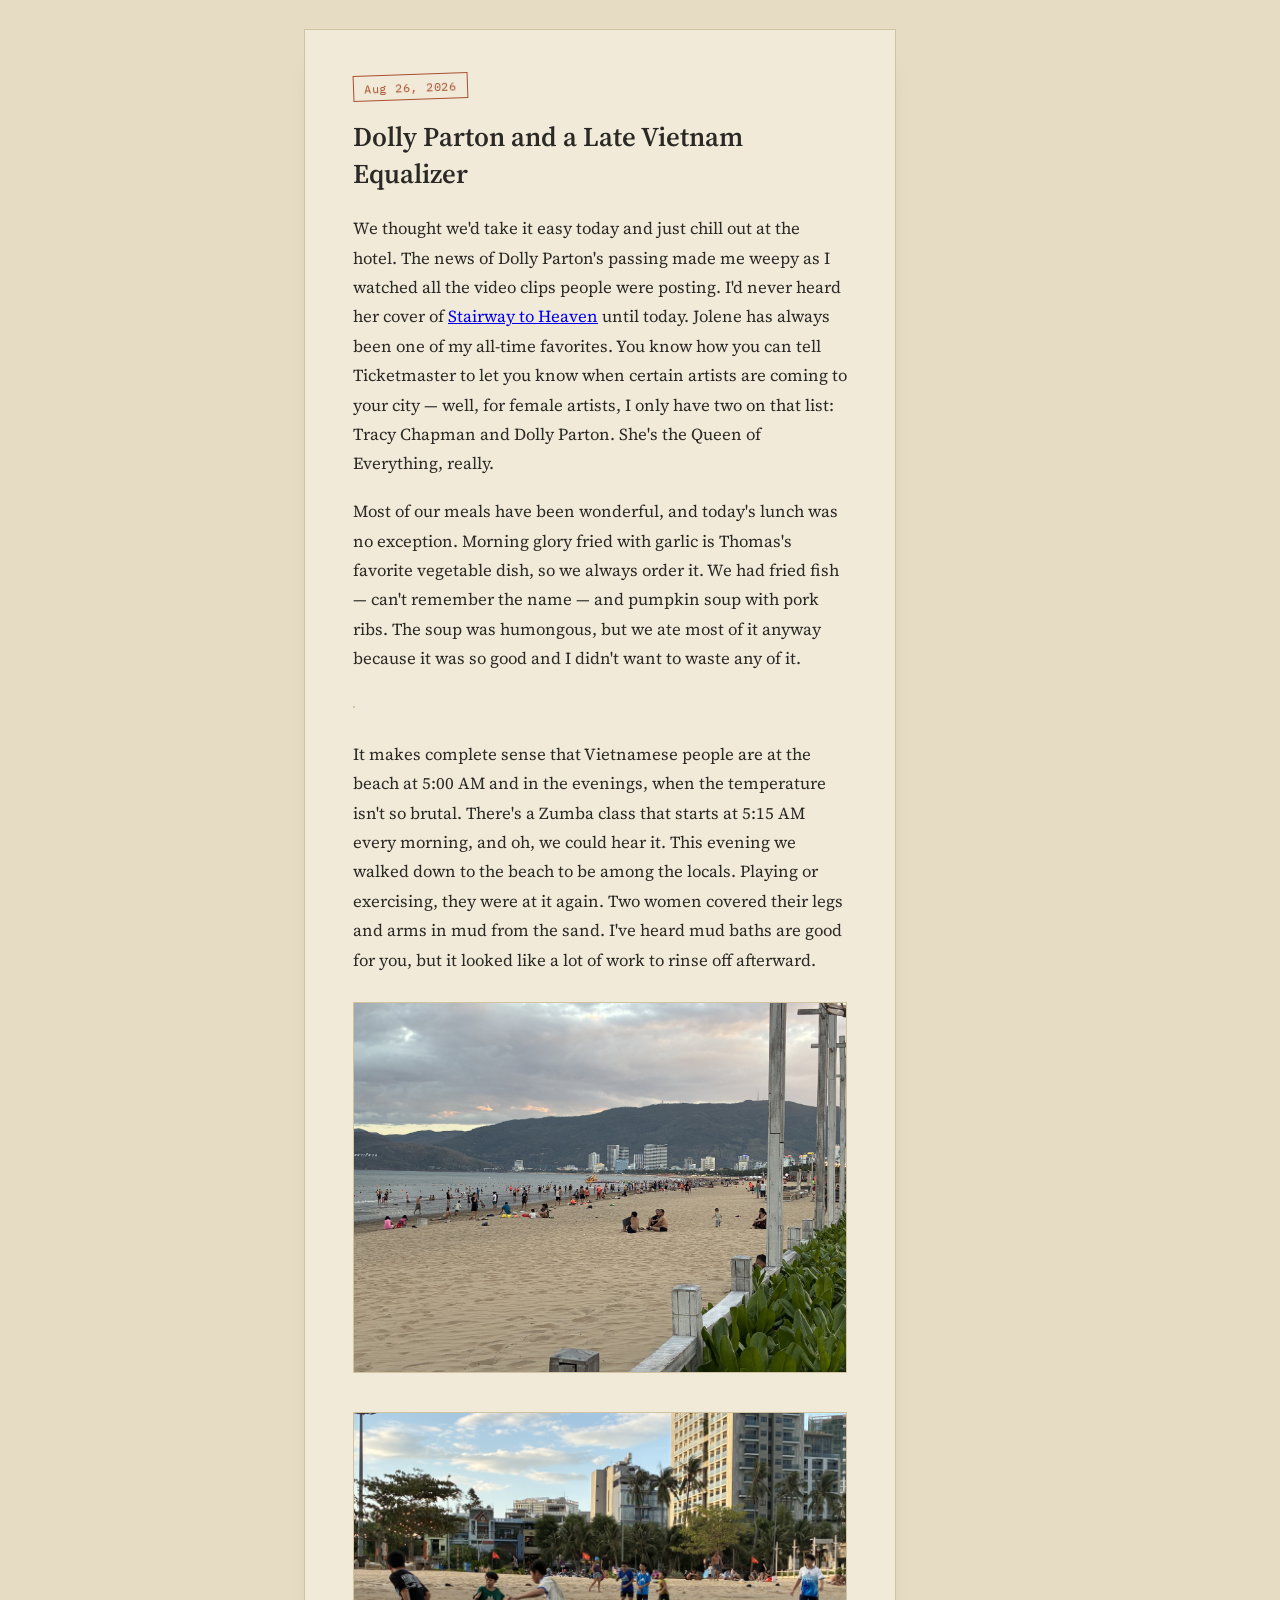
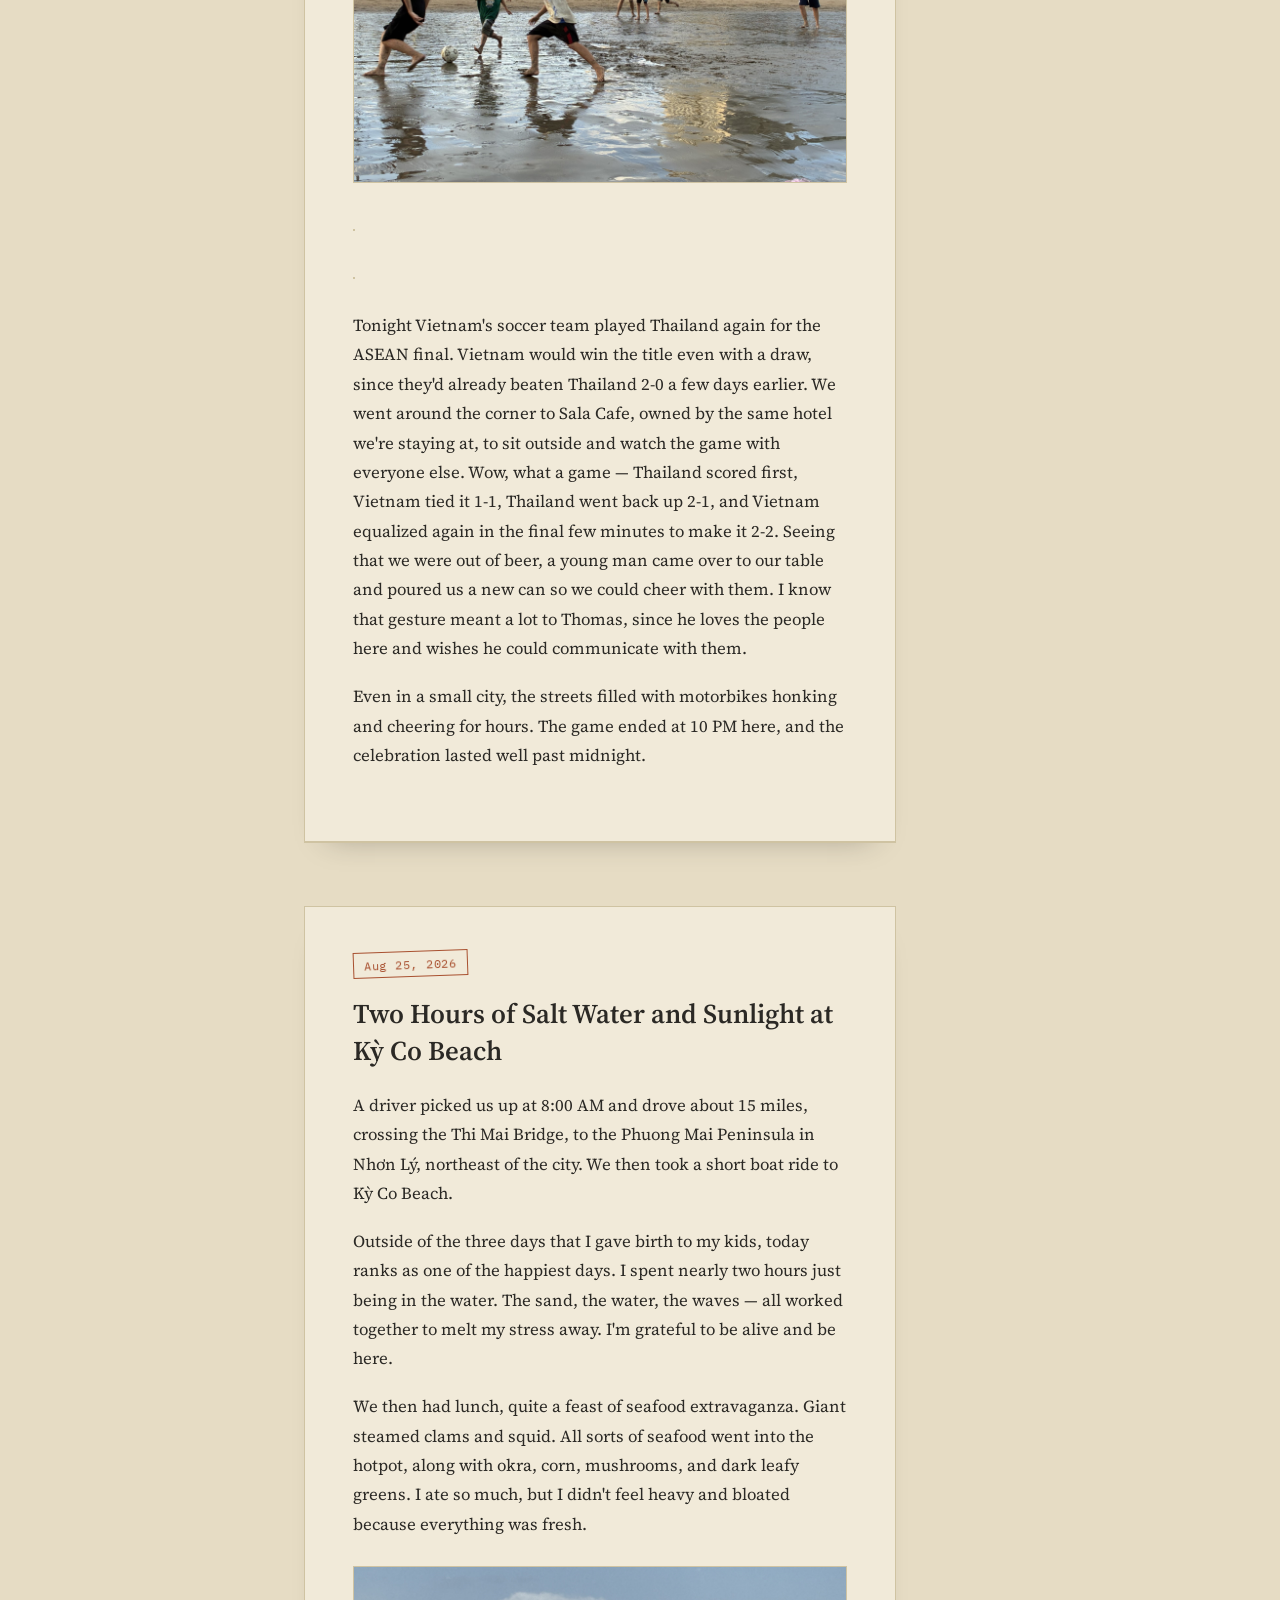
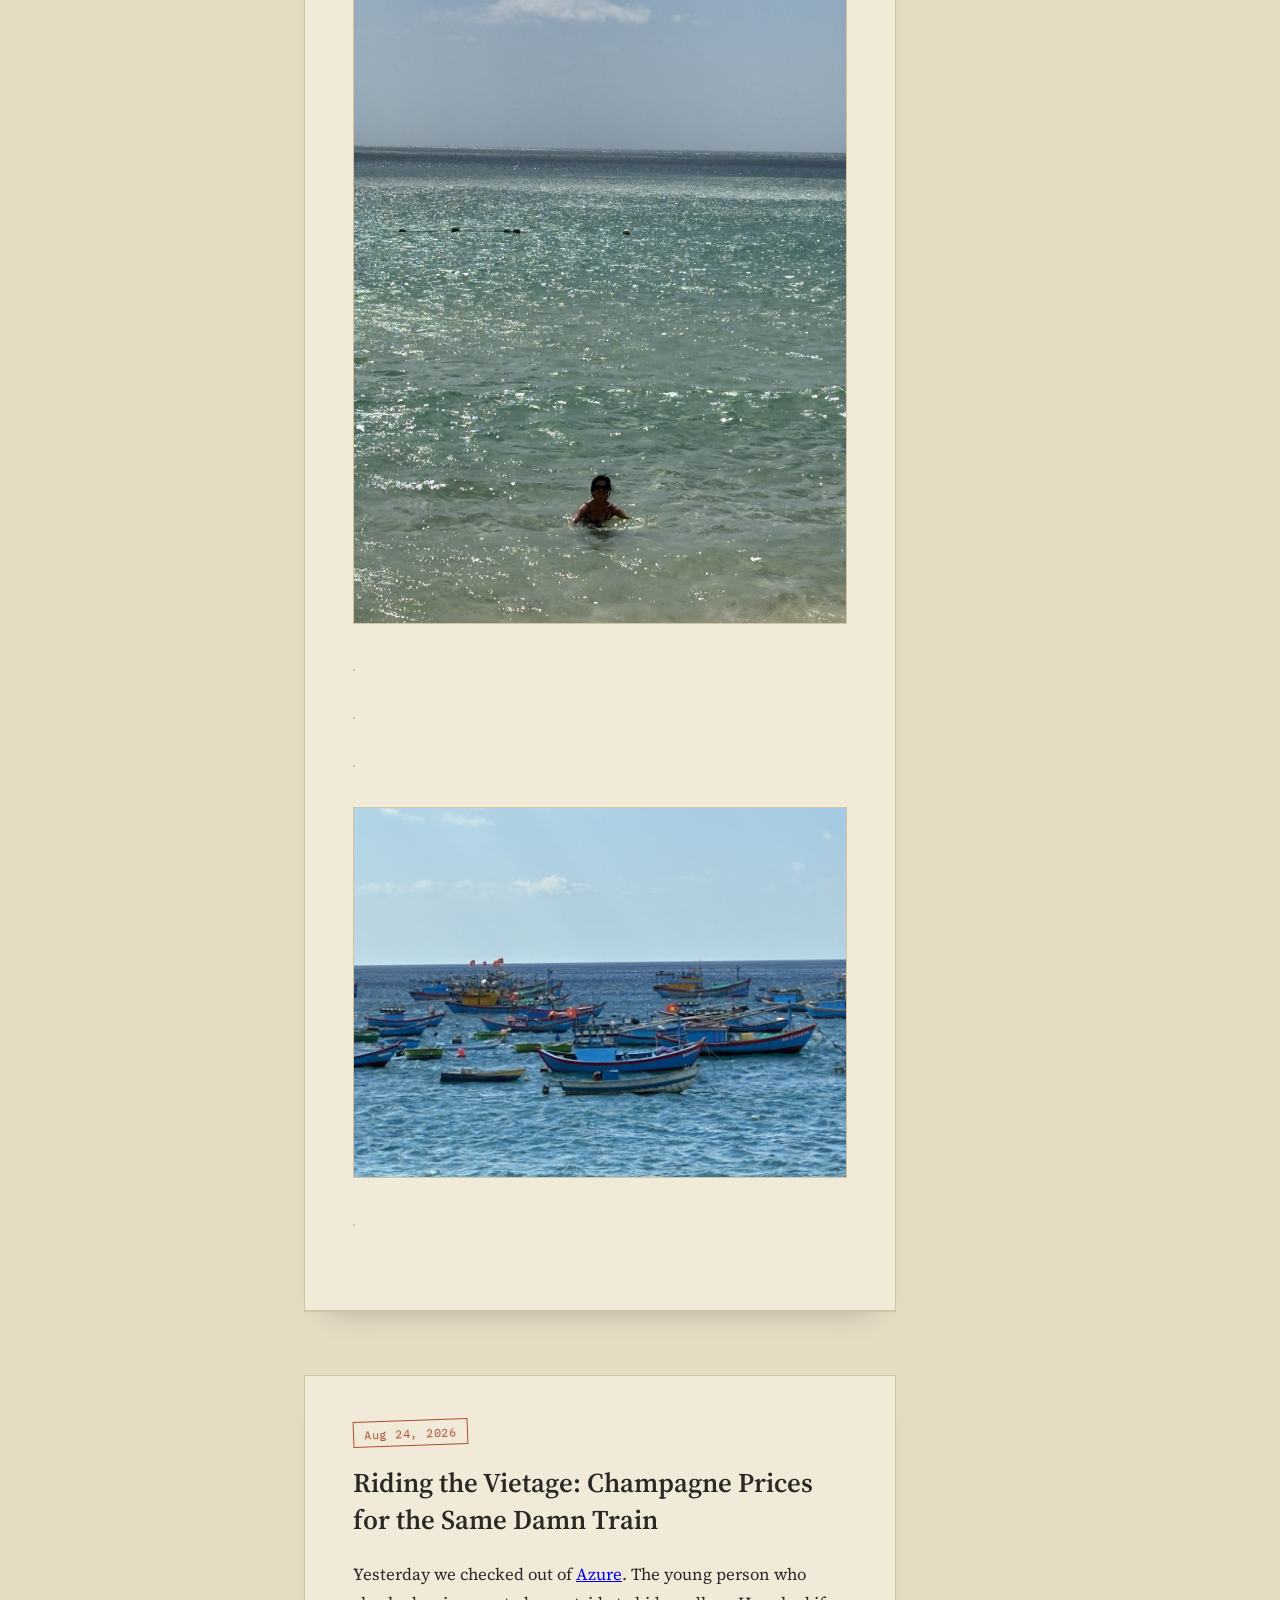
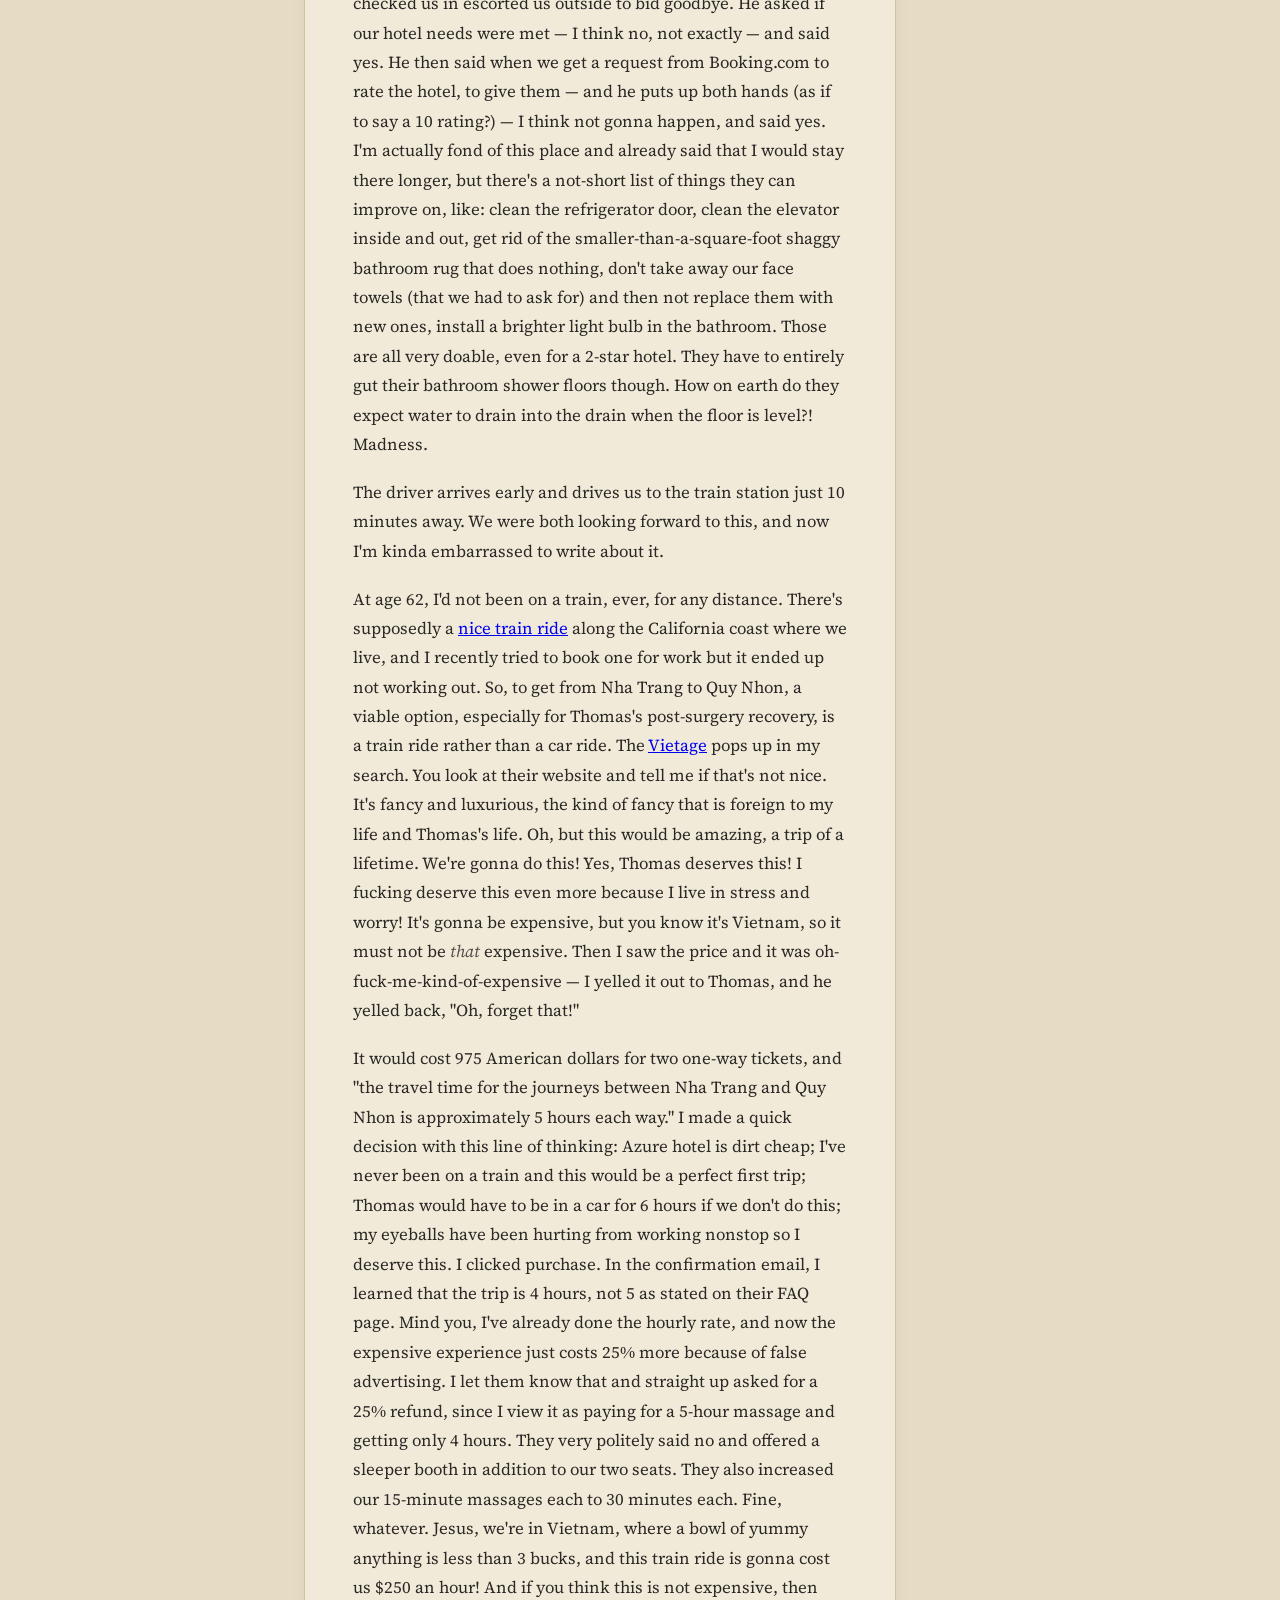
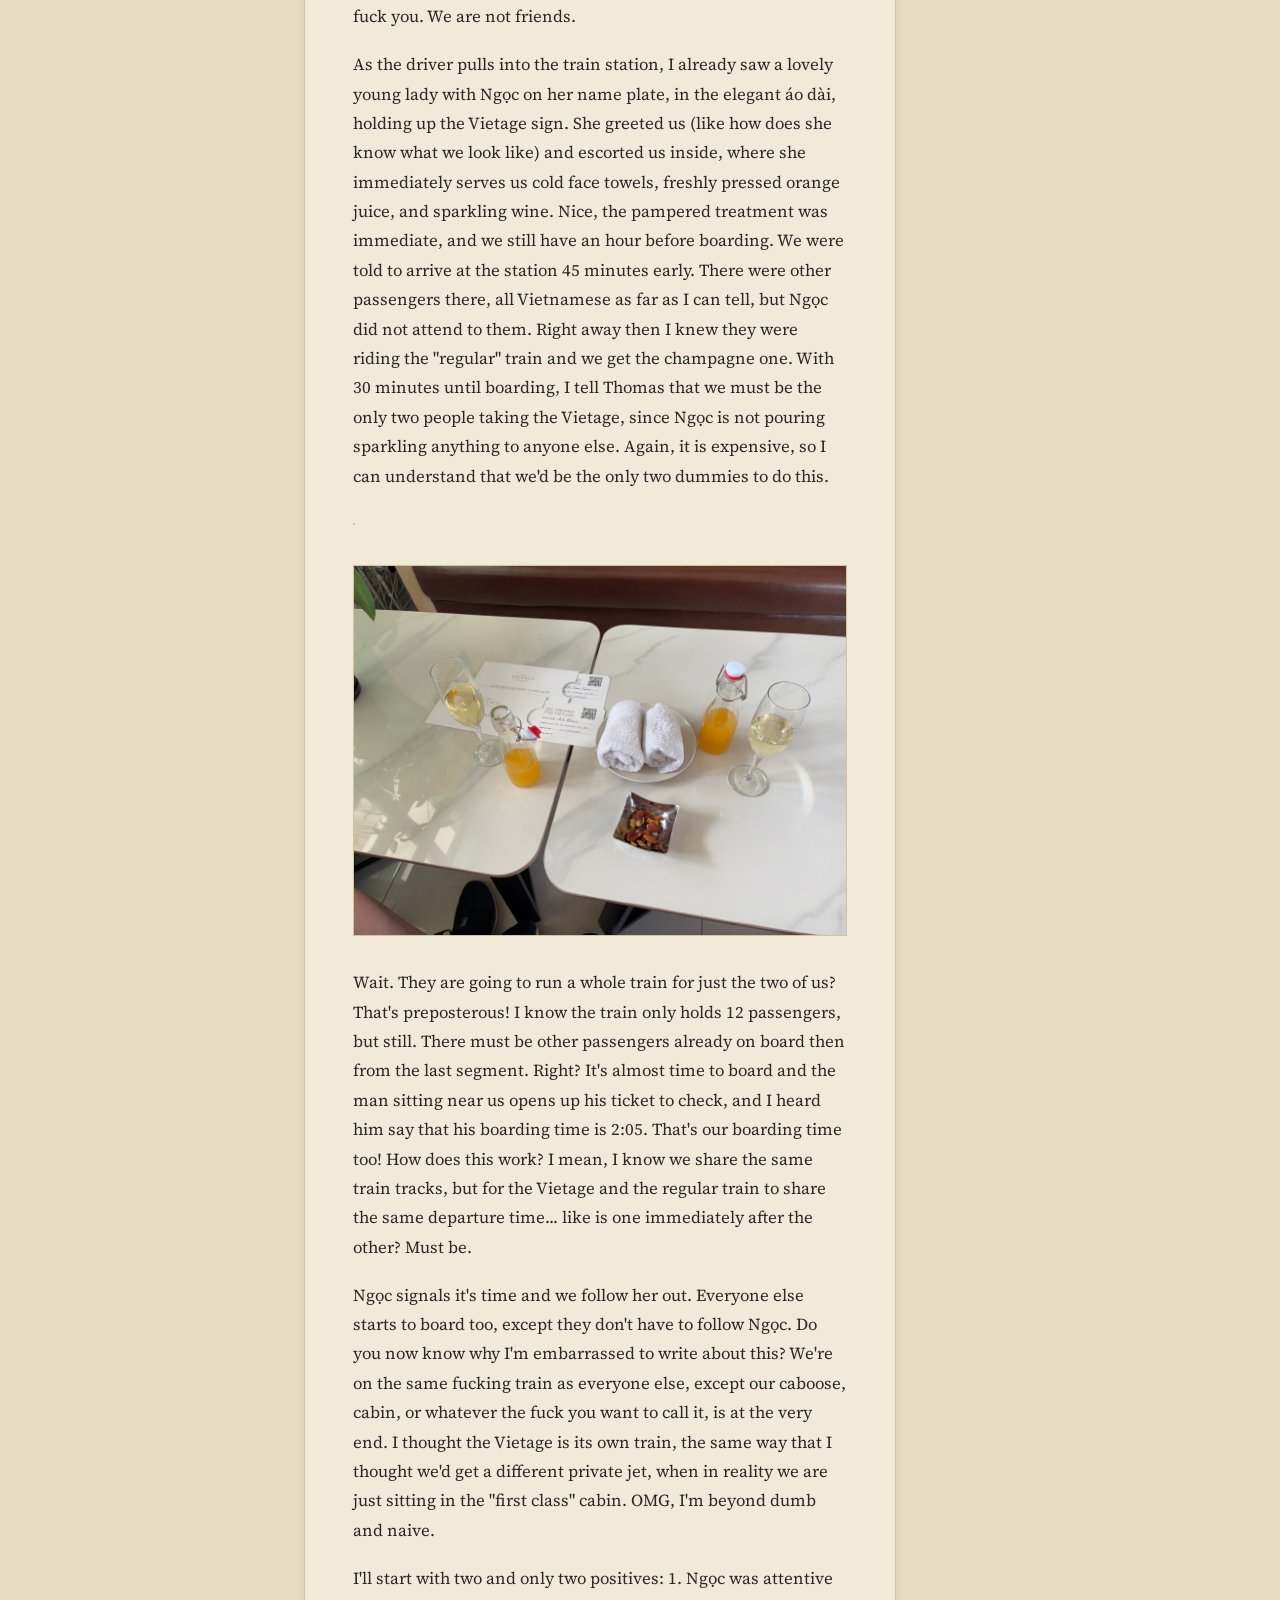
==== commit 8506cd53: "Update: 2026-08-31 10:03" ====
--- a/docs/index.html
+++ b/docs/index.html
@@ -12,7 +12,7 @@
     <div class="spine-title">Field&nbsp;Notes</div>
     <nav class="tabs">
       <div class="tab-month">August 2026</div>
-      <a class="tab-entry" href="#2026-08-30"><span class="tab-day">30</span><span class="tab-label">August 30, 2026</span></a>
+      <a class="tab-entry" href="#2026-08-30"><span class="tab-day">30</span><span class="tab-label">Everyone Is Asking You and Nobody Cares to Ask Me</span></a>
       <a class="tab-entry" href="#2026-08-29"><span class="tab-day">29</span><span class="tab-label">The Doorman Doubts I Know What I Want to Eat</span></a>
       <a class="tab-entry" href="#2026-08-28"><span class="tab-day">28</span><span class="tab-label">Five Kinds of Bananas and a Market That Wastes Nothing</span></a>
       <a class="tab-entry" href="#2026-08-27"><span class="tab-day">27</span><span class="tab-label">The Driver Who Knew Better</span></a>
@@ -43,12 +43,15 @@
         <span class="stamp-date">Aug 30, 2026</span>
         
       </div>
-      <h1>August 30, 2026</h1>
-      <div class="prose">
-        <p><img alt="" src="images/2026-08-30/IMG_2309.jpeg" /></p>
+      <h1>Everyone Is Asking You and Nobody Cares to Ask Me</h1>
+      <div class="prose">
+        <p>We went to <a href="https://benthanhmarket.vn/">Chợ Bến Thành</a> this morning, a 15-minute walk from our hotel. Thomas picked up a pair of prescription sunglasses from a shop just a block from the market. He's gotten a new pair each of the last four years we've been in Vietnam, because they're just over $100 instead of the $300+ he was quoted in the States — and that's with insurance. This market is really exclusively for tourists now; it's overpriced and extra crowded. Every vendor asks Thomas what he wants to buy and ignores me. I finally said out loud to Thomas, "Everyone is asking you and nobody cares to ask me." A shop owner sitting right there probably heard me and asked if I wanted to buy something. I smiled and said cảm ơn, confirming to her that it was a waste of breath to ask me anyway.</p>
+<p><img alt="" src="images/2026-08-30/IMG_2309.jpeg" /></p>
+<p>We went back to this coffee shop that had real coconut coffee. I noticed there's a bánh mì place in the same building, Grandma Lu's, on the 5th floor. Turns out it was one of the best I've had — I ordered the <a href="https://banhmigrandmalu.com/products/banh-mi-trung-nam-trufle">truffle mushroom and egg</a>, and it was perfect. I actually loved that it was smaller, about two-thirds of the normal size I see. I took these pictures while waiting for the sandwich.</p>
 <p><img alt="" src="images/2026-08-30/IMG_2302.jpeg" /></p>
 <p><img alt="" src="images/2026-08-30/IMG_2306.jpeg" /></p>
 <p><img alt="" src="images/2026-08-30/IMG_2307.jpeg" /></p>
+<p>This Guitar Park is so creatively named, but it also makes me miss Dolly Parton. She'll live on forever, though.</p>
 <p><img alt="" src="images/2026-08-30/IMG_2311.jpeg" /></p>
       </div>
     </article>
